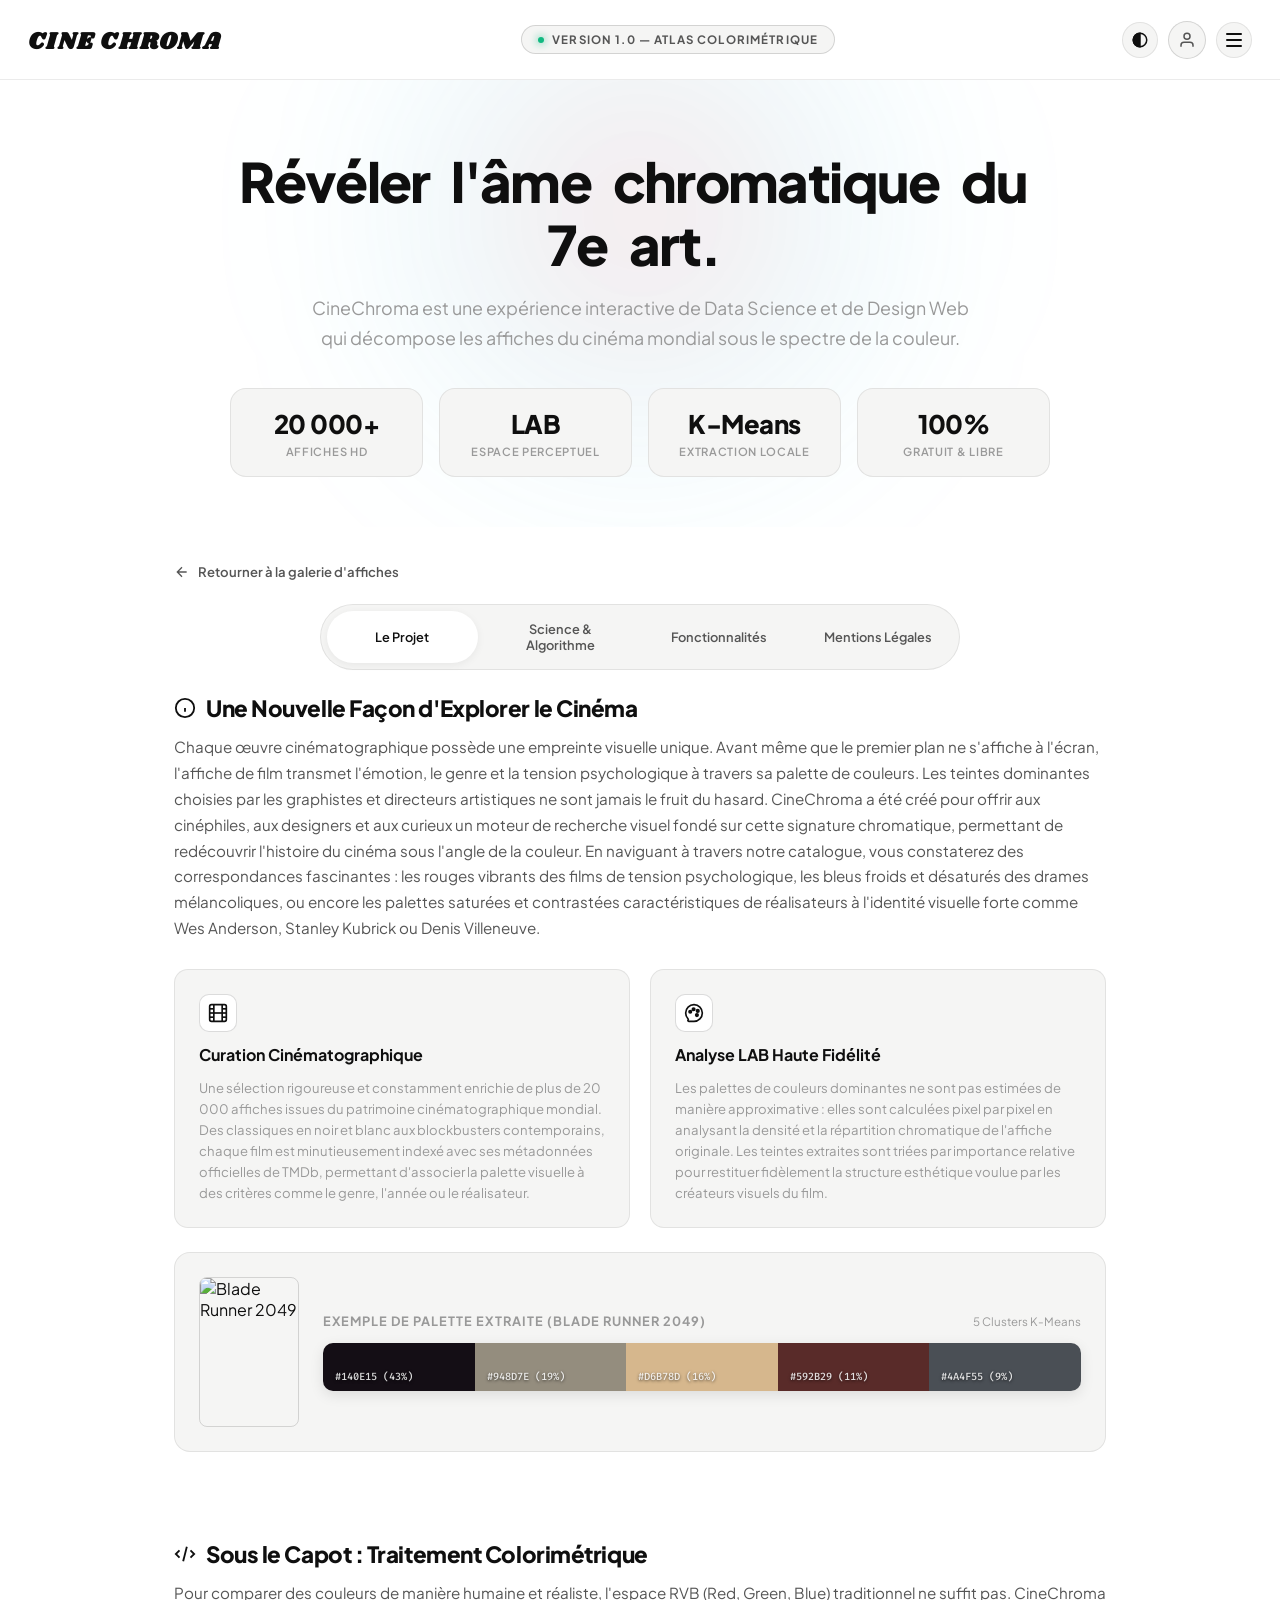
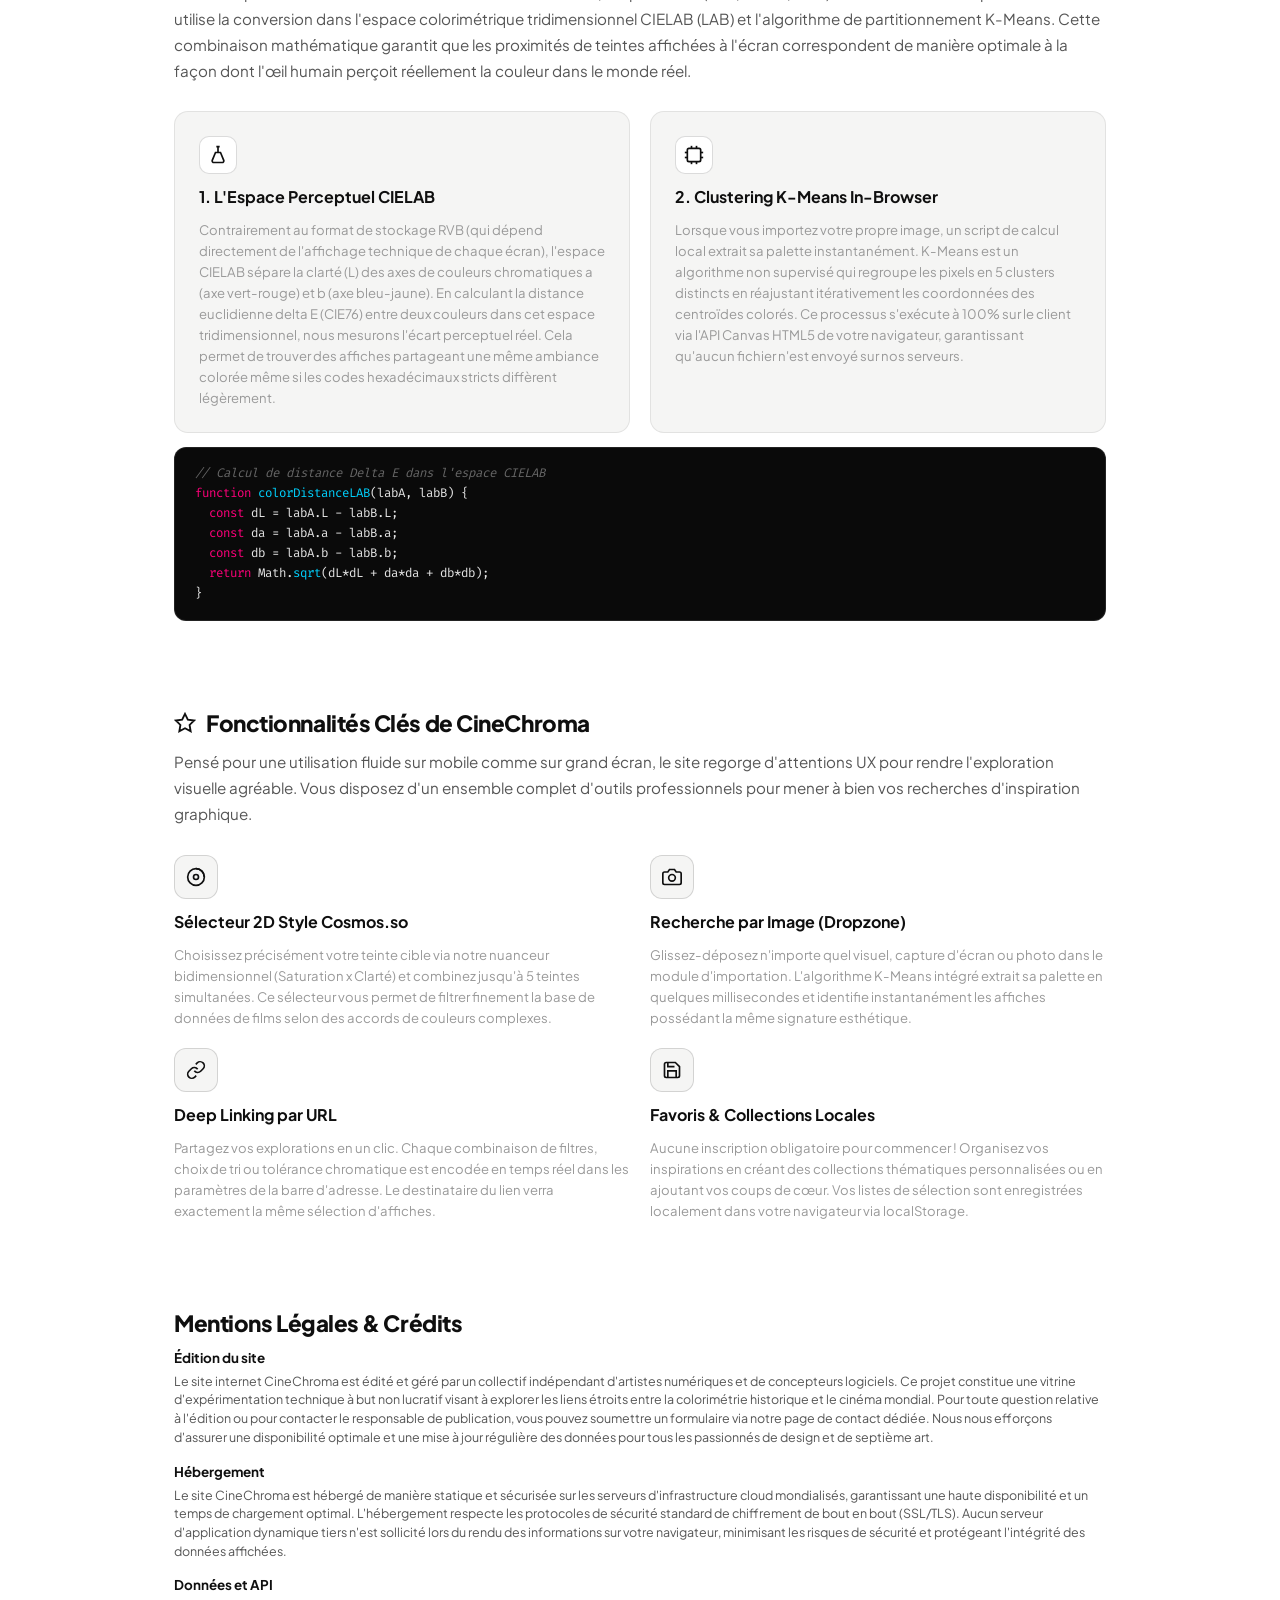
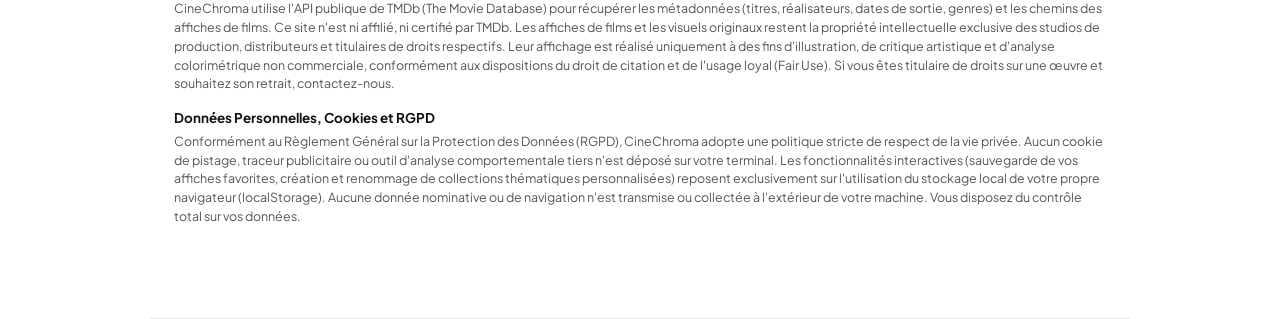
==== about.html @ c33cc06b "Add files via upload" ====
<!DOCTYPE html>
<html lang="fr" data-lang="fr" data-theme="light">
<head>
  <meta charset="UTF-8" />
  <meta name="viewport" content="width=device-width, initial-scale=1.0" />
  <title>CineChroma — En savoir plus &amp; Coulisses techniques</title>
  <meta name="description" content="Découvrez l'histoire, la science des couleurs et l'architecture technique derrière le moteur de recherche colorimétrique CineChroma." />
  
  <link rel="icon" type="image/png" href="../favicon.png" />

  <!-- Fonts Google -->
  <link rel="preconnect" href="https://fonts.googleapis.com" />
  <link rel="preconnect" href="https://fonts.gstatic.com" crossorigin />
  <link href="https://fonts.googleapis.com/css2?family=Plus+Jakarta+Sans:wght@300;400;500;600;700;800&family=Shrikhand&family=Fira+Code:wght@400;500&display=swap" rel="stylesheet" />
  
  <link rel="stylesheet" href="../style.css" />
</head>
<body>

  <!-- ============================================================
       HEADER
  ============================================================ -->
  <header id="app-header">
    <div class="header-inner">

      <!-- Logo -->
      <a class="brand" href="../index.html" aria-label="CineChroma — Accueil">
        <div class="brand-logo-svg-wrap" title="CineChroma">
          <svg class="brand-logo-svg" viewBox="0 0 380 70" fill="currentColor" xmlns="http://www.w3.org/2000/svg">
            <text x="0" y="52" class="logo-text-groovy">CINE CHROMA</text>
          </svg>
        </div>
      </a>

      <!-- Subtitle badge placeholder (hidden on mobile via patch) -->
      <div class="header-badge-container" style="flex:1; display:flex; justify-content:center;">
        <span class="about-pill-badge" style="margin-bottom:0;">
          <span class="about-badge-dot"></span> <span data-i18n="about_badge_text">Version 1.0 — Atlas Colorimétrique</span>
        </span>
      </div>

      <!-- Right Header Actions -->
      <div class="header-right">
        <button id="theme-toggle" class="header-icon-btn" aria-label="Inverser les couleurs" title="Changer le thème">
          <svg viewBox="0 0 24 24" fill="none" stroke="currentColor" stroke-width="2" width="18" height="18">
            <circle cx="12" cy="12" r="9"/>
            <path d="M12 3v18a9 9 0 0 1 0-18z" fill="currentColor"/>
          </svg>
        </button>

        <!-- User Profile Trigger Button -->
        <button id="user-profile-trigger" class="header-avatar-btn" aria-label="Compte utilisateur" title="Mon Profil / Connexion">
          <img id="header-avatar-img" src="" alt="Avatar" class="header-avatar-img" hidden />
          <div id="header-avatar-placeholder" class="header-avatar-placeholder">
            <svg viewBox="0 0 24 24" fill="none" stroke="currentColor" stroke-width="2" width="18" height="18">
              <path d="M20 21v-2a4 4 0 0 0-4-4H8a4 4 0 0 0-4 4v2"/>
              <circle cx="12" cy="7" r="4"/>
            </svg>
          </div>
        </button>

        <button id="burger-trigger" class="header-icon-btn burger-trigger-lines" aria-label="Menu de navigation" title="Navigation">
          <span class="burger-line"></span>
          <span class="burger-line"></span>
          <span class="burger-line"></span>
        </button>
      </div>

    </div>
  </header>

  <!-- ============================================================
       HERO SECTION ABOUT
  ============================================================ -->
  <section class="about-page-hero">
    <div class="about-hero-glow"></div>
    <div class="about-hero-content">
      <h1 class="about-hero-title" data-i18n="about_hero_title">Révéler l'âme chromatique du 7e art.</h1>
      <p class="about-hero-subtitle" data-i18n="about_hero_subtitle">
        CineChroma est une expérience interactive de Data Science et de Design Web qui décompose les affiches du cinéma mondial sous le spectre de la couleur.
      </p>

      <!-- Key Metrics -->
      <div class="about-stats-bar">
        <div class="stat-card">
          <div class="stat-value" data-i18n="stat_posters_val">20 000+</div>
          <div class="stat-label" data-i18n="stat_posters_lbl">Affiches HD</div>
        </div>
        <div class="stat-card">
          <div class="stat-value" data-i18n="stat_space_val">LAB</div>
          <div class="stat-label" data-i18n="stat_space_lbl">Espace Perceptuel</div>
        </div>
        <div class="stat-card">
          <div class="stat-value" data-i18n="stat_kmeans_val">K-Means</div>
          <div class="stat-label" data-i18n="stat_kmeans_lbl">Extraction Local</div>
        </div>
        <div class="stat-card">
          <div class="stat-value" data-i18n="stat_clientside_val">100%</div>
          <div class="stat-label" data-i18n="stat_clientside_lbl">Gratuit &amp; Libre</div>
        </div>
      </div>
    </div>
  </section>

  <!-- ============================================================
       MAIN CONTENT CONTAINER
  ============================================================ -->
  <main class="about-tabs-container">

    <!-- Back to Gallery Link -->
    <div class="back-nav-row">
      <a href="../index.html" class="btn-back-link">
        <svg viewBox="0 0 24 24" fill="none" stroke="currentColor" stroke-width="2" width="16" height="16">
          <path d="M19 12H5M12 19l-7-7 7-7"/>
        </svg>
        <span data-i18n="back_gallery">Retourner à la galerie d'affiches</span>
      </a>
    </div>

    <!-- Navigation Tabs -->
    <div class="about-custom-tabs">
      <button id="about-tab-project" class="about-tab-btn active" data-i18n="about_project_tab">Le Projet</button>
      <button id="about-tab-tech" class="about-tab-btn" data-i18n="about_tech_tab">Science &amp; Algorithme</button>
      <button id="about-tab-features" class="about-tab-btn" data-i18n="about_features_tab">Fonctionnalités</button>
      <button id="about-tab-legal" class="about-tab-btn" data-i18n="about_legal_tab">Mentions Légales</button>
    </div>

    <!-- ============================================================
         TAB 1 : LE PROJET
    ============================================================ -->
    <div id="about-project-view" class="about-tab-view">
      <section class="about-card-section">
        <h2 class="section-heading">
          <svg viewBox="0 0 24 24" fill="none" stroke="currentColor" stroke-width="2" width="22" height="22"><circle cx="12" cy="12" r="10"/><path d="M12 16v-4M12 8h.01"/></svg>
          <span data-i18n="project_heading">Une Nouvelle Façon d'Explorer le Cinéma</span>
        </h2>
        <p class="section-intro" data-i18n="project_intro">
          Chaque œuvre cinématographique possède une empreinte visuelle unique. Avant même que le premier plan ne s'affiche à l'écran, l'affiche de film transmet l'émotion, le genre et la tension psychologique à travers sa palette de couleurs. CineChroma a été créé pour offrir aux cinéphiles, aux designers et aux curieux un moteur de recherche visuel fondé sur cette signature chromatique.
        </p>

        <div class="tech-grid">
          <div class="tech-card">
            <div class="tech-card-icon">
              <!-- Clapperboard / Filmstrip SVG -->
              <svg viewBox="0 0 24 24" fill="none" stroke="currentColor" stroke-width="2" width="20" height="20">
                <rect x="2" y="2" width="20" height="20" rx="2.18" ry="2.18"/>
                <line x1="7" y1="2" x2="7" y2="22"/>
                <line x1="17" y1="2" x2="17" y2="22"/>
                <line x1="2" y1="12" x2="22" y2="12"/>
                <line x1="2" y1="7" x2="7" y2="7"/>
                <line x1="2" y1="17" x2="7" y2="17"/>
                <line x1="17" y1="17" x2="22" y2="17"/>
                <line x1="17" y1="7" x2="22" y2="7"/>
              </svg>
            </div>
            <h3 class="tech-card-title" data-i18n="project_feat1_title">Curation Cinématographique</h3>
            <p class="tech-card-desc" data-i18n="project_feat1_desc">
              Une sélection constante de chefs-d'œuvre du cinéma classique et contemporain, enrichie avec des métadonnées précises issues de l'API TMDb.
            </p>
          </div>
          <div class="tech-card">
            <div class="tech-card-icon">
              <!-- Artist Palette SVG -->
              <svg viewBox="0 0 24 24" fill="none" stroke="currentColor" stroke-width="2" width="20" height="20">
                <path d="M12 22C17.5228 22 22 17.5228 22 12C22 6.47715 17.5228 2 12 2C6.47715 2 2 6.47715 2 12C2 14.7255 3.09032 17.1962 4.85857 19C5.35123 19.5 5.23938 20.0664 4.85857 20.5C4.22572 21.2205 5.09032 22 6 22H12Z"/>
                <circle cx="7.5" cy="10.5" r="1.5" fill="currentColor"/>
                <circle cx="11.5" cy="7.5" r="1.5" fill="currentColor"/>
                <circle cx="16.5" cy="9.5" r="1.5" fill="currentColor"/>
                <circle cx="15.5" cy="14.5" r="1.5" fill="currentColor"/>
              </svg>
            </div>
            <h3 class="tech-card-title" data-i18n="project_feat2_title">Analyse LAB Haute Fidélité</h3>
            <p class="tech-card-desc" data-i18n="project_feat2_desc">
              Les palettes ne sont pas extraites à l'œil nu : elles sont calculées à partir de la densité des pixels pour isoler les 5 teintes dominantes véritables.
            </p>
          </div>
        </div>

        <!-- Dynamic Palette Visualizer Sample (With Poster Image) -->
        <div class="demo-visualizer-box">
          <div class="visualizer-body-wrapper">
            <img src="https://image.tmdb.org/t/p/w185/gajva2L0rPYkEWjzgFlBXCAVBE5.jpg" alt="Blade Runner 2049" style="width: 100px; height: 150px; border-radius: 8px; object-fit: cover; border: 1px solid var(--border-mid); flex-shrink: 0;" />
            <div style="flex: 1; display: flex; flex-direction: column; gap: 14px;">
              <div class="visualizer-header" style="margin-bottom: 0;">
                <span class="visualizer-title" data-i18n="visualizer_title">Exemple de Palette Extraite (Blade Runner 2049)</span>
                <span style="font-size:0.72rem; color:var(--text-3);" data-i18n="visualizer_sub">5 Clusters K-Means</span>
              </div>
              <div class="visualizer-palette-row">
                <div class="palette-swatch-seg" style="background:#140e15;">#140E15 (43%)</div>
                <div class="palette-swatch-seg" style="background:#948d7e;">#948D7E (19%)</div>
                <div class="palette-swatch-seg" style="background:#d6b78d;">#D6B78D (16%)</div>
                <div class="palette-swatch-seg" style="background:#592b29;">#592B29 (11%)</div>
                <div class="palette-swatch-seg" style="background:#4a4f55;">#4A4F55 (9%)</div>
              </div>
            </div>
          </div>
        </div>
      </section>
    </div>

    <!-- ============================================================
         TAB 2 : SCIENCE & ALGORITHME
    ============================================================ -->
    <div id="about-tech-view" class="about-tab-view">
      <section class="about-card-section">
        <h2 class="section-heading">
          <svg viewBox="0 0 24 24" fill="none" stroke="currentColor" stroke-width="2" width="22" height="22"><path d="M18 16L22 12L18 8"/><path d="M6 8L2 12L6 16"/><path d="M14 4L10 20"/></svg>
          <span data-i18n="tech_heading">Sous le Capot : Traitement Colorimétrique</span>
        </h2>
        <p class="section-intro" data-i18n="tech_intro">
          Pour comparer des couleurs de manière humaine et réaliste, l'espace RVB (Red, Green, Blue) traditionnel ne suffit pas. CineChroma utilise la conversion dans l'espace **CIELAB (LAB)** et l'algorithme de clustering **K-Means**.
        </p>

        <div class="tech-grid">
          <div class="tech-card">
            <div class="tech-card-icon">
              <!-- Flask / Science SVG -->
              <svg viewBox="0 0 24 24" fill="none" stroke="currentColor" stroke-width="2" width="20" height="20">
                <path d="M10 2h4M12 2v7M7 21h10a2 2 0 0 0 2-2.3L15 9H9L5 18.7A2 2 0 0 0 7 21z"/>
              </svg>
            </div>
            <h3 class="tech-card-title" data-i18n="tech_feat1_title">1. L'Espace Perceptuel CIELAB</h3>
            <p class="tech-card-desc" data-i18n="tech_feat1_desc">
              Contrairement au RGB, l'espace LAB sépare la clarté (L) des axes de couleurs chromatiques (a et b). La distance euclidienne delta E calculée dans cet espace correspond fidèlement à la façon dont l'œil humain perçoit la proximité entre deux nuances.
            </p>
          </div>
          <div class="tech-card">
            <div class="tech-card-icon">
              <!-- Microchip / Local CPU SVG -->
              <svg viewBox="0 0 24 24" fill="none" stroke="currentColor" stroke-width="2" width="20" height="20">
                <rect x="4" y="4" width="16" height="16" rx="2"/>
                <line x1="9" y1="1" x2="9" y2="4"/>
                <line x1="15" y1="1" x2="15" y2="4"/>
                <line x1="9" y1="20" x2="9" y2="23"/>
                <line x1="15" y1="20" x2="15" y2="23"/>
                <line x1="20" y1="9" x2="23" y2="9"/>
                <line x1="20" y1="15" x2="23" y2="15"/>
                <line x1="1" y1="9" x2="4" y2="9"/>
                <line x1="1" y1="15" x2="4" y2="15"/>
              </svg>
            </div>
            <h3 class="tech-card-title" data-i18n="tech_feat2_title">2. Clustering K-Means In-Browser</h3>
            <p class="tech-card-desc" data-i18n="tech_feat2_desc">
              Lorsque vous déposez une image dans le module de recherche, un script Canvas natif traite les pixels en temps réel dans votre navigateur. Les centroids sont ajustés de façon itérative sans envoyer votre fichier sur un serveur externe.
            </p>
          </div>
        </div>

        <div class="code-snippet-box">
          <span class="code-comment" data-i18n="code_comment">// Calcul de distance Delta E dans l'espace CIELAB</span><br/>
          <span class="code-keyword">function</span> <span class="code-func">colorDistanceLAB</span>(labA, labB) {<br/>
          &nbsp;&nbsp;<span class="code-keyword">const</span> dL = labA.L - labB.L;<br/>
          &nbsp;&nbsp;<span class="code-keyword">const</span> da = labA.a - labB.a;<br/>
          &nbsp;&nbsp;<span class="code-keyword">const</span> db = labA.b - labB.b;<br/>
          &nbsp;&nbsp;<span class="code-keyword">return</span> Math.<span class="code-func">sqrt</span>(dL*dL + da*da + db*db);<br/>
          }
        </div>
      </section>
    </div>

    <!-- ============================================================
         TAB 3 : FONCTIONNALITÉS (Elements integrate flat into page)
    ============================================================ -->
    <div id="about-features-view" class="about-tab-view">
      <section class="about-card-section">
        <h2 class="section-heading">
          <svg viewBox="0 0 24 24" fill="none" stroke="currentColor" stroke-width="2" width="22" height="22"><polygon points="12 2 15.09 8.26 22 9.27 17 14.14 18.18 21.02 12 17.77 5.82 21.02 7 14.14 2 9.27 8.91 8.26 12 2"/></svg>
          <span data-i18n="features_heading">Fonctionnalités Clés de CineChroma</span>
        </h2>
        <p class="section-intro" data-i18n="features_intro">
          Pensé pour une utilisation fluide sur mobile comme sur grand écran, le site regorge d'attentions UX pour rendre l'exploration visuelle agréable.
        </p>

        <div class="tech-grid">
          <div class="feature-card-flat">
            <div class="tech-card-icon">
              <!-- Color Picker / Saturation Target SVG -->
              <svg viewBox="0 0 24 24" fill="none" stroke="currentColor" stroke-width="2" width="20" height="20">
                <circle cx="12" cy="12" r="10"/>
                <path d="M12 2a10 10 0 0 1 10 10"/>
                <circle cx="12" cy="12" r="3"/>
              </svg>
            </div>
            <h3 class="tech-card-title" data-i18n="features_feat1_title">Sélecteur 2D Style Cosmos.so</h3>
            <p class="tech-card-desc" data-i18n="features_feat1_desc">
              Choisissez précisément votre teinte cible via notre nuanceur 2D en deux dimensions (Saturation x Clarté) et combinez jusqu'à 5 teintes simultanées.
            </p>
          </div>
          <div class="feature-card-flat">
            <div class="tech-card-icon">
              <!-- Camera / Photo SVG -->
              <svg viewBox="0 0 24 24" fill="none" stroke="currentColor" stroke-width="2" width="20" height="20">
                <path d="M23 19a2 2 0 0 1-2 2H3a2 2 0 0 1-2-2V8a2 2 0 0 1 2-2h4l2-3h6l2 3h4a2 2 0 0 1 2 2z"/>
                <circle cx="12" cy="13" r="4"/>
              </svg>
            </div>
            <h3 class="tech-card-title" data-i18n="features_feat2_title">Recherche par Image (Dropzone)</h3>
            <p class="tech-card-desc" data-i18n="features_feat2_desc">
              Glissez-déposez n'importe quel visuel ou photo pour en extraire la palette instantanément et trouver les affiches au style similaire.
            </p>
          </div>
          <div class="feature-card-flat">
            <div class="tech-card-icon">
              <!-- Link SVG -->
              <svg viewBox="0 0 24 24" fill="none" stroke="currentColor" stroke-width="2" width="20" height="20">
                <path d="M10 13a5 5 0 0 0 7.54.54l3-3a5 5 0 0 0-7.07-7.07l-1.72 1.71"/>
                <path d="M14 11a5 5 0 0 0-7.54-.54l-3 3a5 5 0 0 0 7.07 7.07l1.71-1.71"/>
              </svg>
            </div>
            <h3 class="tech-card-title" data-i18n="features_feat3_title">Deep Linking par URL</h3>
            <p class="tech-card-desc" data-i18n="features_feat3_desc">
              Chaque recherche génère des paramètres URL (`?colors=%23E50914&amp;tol=15`). Vous pouvez copier et partager votre sélection exacte directement.
            </p>
          </div>
          <div class="feature-card-flat">
            <div class="tech-card-icon">
              <!-- Bookmark / Local Disk SVG -->
              <svg viewBox="0 0 24 24" fill="none" stroke="currentColor" stroke-width="2" width="20" height="20">
                <path d="M19 21H5a2 2 0 0 1-2-2V5a2 2 0 0 1 2-2h11l5 5v11a2 2 0 0 1-2 2z"/>
                <polyline points="17 21 17 13 7 13 7 21"/>
                <polyline points="7 3 7 8 15 8"/>
              </svg>
            </div>
            <h3 class="tech-card-title" data-i18n="features_feat4_title">Favoris &amp; Collections Locales</h3>
            <p class="tech-card-desc" data-i18n="features_feat4_desc">
              Aucune inscription obligatoire pour commencer ! Vos coups de cœur sont conservés de façon fluide dans le `localStorage` de votre navigateur.
            </p>
          </div>
        </div>
      </section>
    </div>

    <!-- ============================================================
         TAB 4 : MENTIONS LÉGALES & CRÉDITS (Amplified content)
    ============================================================ -->
    <div id="about-legal-view" class="about-tab-view">
      <section class="about-card-section">
        <h2 class="section-heading" data-i18n="about_legal_title">Mentions Légales</h2>
        
        <div class="legal-section">
          <h4 data-i18n="legal_section_editor">Édition du site</h4>
          <p data-i18n="legal_editor_desc">Le site internet CineChroma est édité et géré par un collectif indépendant d'artistes numériques et de concepteurs logiciels...</p>
        </div>

        <div class="legal-section">
          <h4 data-i18n="legal_section_host">Hébergement</h4>
          <p data-i18n="legal_host_desc">Le site CineChroma est hébergé de manière statique et sécurisée sur les serveurs d'infrastructure cloud mondialisés...</p>
        </div>

        <div class="legal-section">
          <h4 data-i18n="legal_section_data">Données et API</h4>
          <p data-i18n="legal_data_desc">CineChroma utilise l'API publique de TMDb (The Movie Database) pour récupérer les métadonnées...</p>
        </div>

        <div class="legal-section">
          <h4 data-i18n="legal_section_cookies">Données Personnelles &amp; Confidentialité</h4>
          <p data-i18n="legal_cookies_desc">Conformément au Règlement Général sur la Protection des Données (RGPD), CineChroma adopte une politique stricte...</p>
        </div>
      </section>
    </div>

  </main>

  <!-- ============================================================
       NAV MENU
  ============================================================ -->
  <div id="nav-menu" class="nav-menu" hidden role="dialog" aria-modal="true" aria-label="Navigation">
    <div class="nav-menu-backdrop" id="nav-menu-backdrop"></div>
    <div class="nav-menu-content">
      <div class="nav-menu-header">
        <span class="nav-menu-logo">CINE CHROMA</span>
        <button id="nav-menu-close" class="drawer-close-btn" aria-label="Fermer">
          <svg viewBox="0 0 24 24" fill="none" stroke="currentColor" stroke-width="2" width="14" height="14">
            <path d="M18 6 6 18M6 6l12 12"/>
          </svg>
        </button>
      </div>

      <nav class="nav-menu-links">
        <a href="../index.html" class="nav-menu-link">
          <svg viewBox="0 0 24 24" fill="none" stroke="currentColor" stroke-width="1.5" width="18" height="18">
            <rect x="3" y="3" width="7" height="7" rx="1"/><rect x="14" y="3" width="7" height="7" rx="1"/>
            <rect x="3" y="14" width="7" height="7" rx="1"/><rect x="14" y="14" width="7" height="7" rx="1"/>
          </svg>
          <span data-i18n="nav_gallery">Explorer</span>
        </a>
        <a href="../index.html?genre=__favorites__" id="nav-link-favorites" class="nav-menu-link">
          <svg viewBox="0 0 24 24" fill="none" stroke="currentColor" stroke-width="1.5" width="18" height="18">
            <path d="M20.84 4.61a5.5 5.5 0 0 0-7.78 0L12 5.67l-1.06-1.06a5.5 5.5 0 0 0-7.78 7.78l1.06 1.06L12 21.23l7.78-7.78 1.06-1.06a5.5 5.5 0 0 0 0-7.78z"/>
          </svg>
          <span data-i18n="favorites">Favoris</span>
        </a>
        <a href="../index.html" id="nav-link-collections" class="nav-menu-link">
          <svg viewBox="0 0 24 24" fill="none" stroke="currentColor" stroke-width="1.5" width="18" height="18">
            <path d="M22 19a2 2 0 0 1-2 2H4a2 2 0 0 1-2-2V5a2 2 0 0 1 2-2h5l2 3h9a2 2 0 0 1 2 2z"/>
          </svg>
          <span data-i18n="nav_collections">Collections</span>
        </a>
        <a href="../index.html" id="nav-link-profile" class="nav-menu-link">
          <svg viewBox="0 0 24 24" fill="none" stroke="currentColor" stroke-width="1.5" width="18" height="18">
            <path d="M20 21v-2a4 4 0 0 0-4-4H8a4 4 0 0 0-4 4v2"/>
            <circle cx="12" cy="7" r="4"/>
          </svg>
          <span data-i18n="nav_profile">Mon Profil</span>
        </a>

        <div class="nav-menu-separator"></div>

        <button id="lang-switch-drawer" class="nav-menu-link nav-menu-link-btn">
          <svg viewBox="0 0 24 24" fill="none" stroke="currentColor" stroke-width="1.5" width="18" height="18">
            <circle cx="12" cy="12" r="10"/>
            <path d="M2 12h20M12 2a15.3 15.3 0 0 1 4 10 15.3 15.3 0 0 1-4 10 15.3 15.3 0 0 1-4-10 15.3 15.3 0 0 1 4-10z"/>
          </svg>
          <span id="drawer-lang-label">Langue : Français (FR)</span>
        </button>

        <a href="contact.html" class="nav-menu-link">
          <svg viewBox="0 0 24 24" fill="none" stroke="currentColor" stroke-width="1.5" width="18" height="18">
            <path d="M21 15a2 2 0 0 1-2 2H7l-4 4V5a2 2 0 0 1 2-2h14a2 2 0 0 1 2 2z"/>
          </svg>
          <span data-i18n="nav_contact">Contact</span>
        </a>
        <a href="about.html" class="nav-menu-link nav-menu-link--active">
          <svg viewBox="0 0 24 24" fill="none" stroke="currentColor" stroke-width="1.5" width="18" height="18">
            <circle cx="12" cy="12" r="10"/>
            <path d="M12 16v-4M12 8h.01"/>
          </svg>
          <span data-i18n="nav_about">En savoir plus</span>
        </a>
      </nav>

      <div class="nav-menu-footer">
        <span class="nav-menu-version">CineChroma v1.0</span>
      </div>
    </div>
  </div>

  <script src="../pages.js"></script>
</body>
</html>
---- style.css ----
/* ============================================================
   CINECHROMA — style.css  v8.0 (Cosmos.so Aesthetic & Flex Masonry)
   Strict Black & White · Centered Search · Cosmos Color Modal
   Flex Multi-Column Masonry Layout · Rounded Cards (10px)
============================================================ */

@import url('https://fonts.googleapis.com/css2?family=Plus+Jakarta+Sans:wght@300;400;500;600;700&family=Shrikhand&family=Rubik+Bubbles&display=swap');

/* ─── RESET ───────────────────────────────────────────────── */
*, *::before, *::after { box-sizing: border-box; margin: 0; padding: 0; }
button { cursor: pointer; border: none; background: none; font-family: inherit; color: inherit; }
a { text-decoration: none; color: inherit; }
img { display: block; max-width: 100%; }

/* ─── DESIGN TOKENS : LIGHT MODE (Default) ──────────────── */
:root {
  --bg:              #FFFFFF;
  --bg-surface:      #F5F5F4;
  --bg-elevated:     #FAFAFA;
  --bg-card:         #F0F0EE;
  --bg-glass:        rgba(255, 255, 255, 0.88);

  --border:          rgba(0, 0, 0, 0.08);
  --border-mid:      rgba(0, 0, 0, 0.14);
  --border-strong:   rgba(0, 0, 0, 0.25);

  --text-1:          #0F0F0F;
  --text-2:          #555555;
  --text-3:          #999999;

  --accent:          #0F0F0F;
  --accent-inverse:  #FFFFFF;
  
  --overlay-grad:    linear-gradient(to top, rgba(0,0,0,0.82) 0%, rgba(0,0,0,0.1) 60%, transparent 100%);
  --shadow-sm:       0 2px 8px rgba(0,0,0,0.06);
  --shadow-md:       0 8px 30px rgba(0,0,0,0.12);
  --shadow-lg:       0 20px 60px rgba(0,0,0,0.22);

  --radius-pill:     999px;
  --radius-card:     10px;
  --radius-modal:    20px;

  --header-h:        80px;
  --sub-nav-h:       50px;
  --max-w:           1800px;
  --transition:      0.18s cubic-bezier(0.4, 0, 0.2, 1);
  --transition-slow: 0.35s cubic-bezier(0.4, 0, 0.2, 1);
}

/* ─── DESIGN TOKENS : DARK MODE (Inverted) ───────────────── */
[data-theme="dark"] {
  --bg:              #0A0A0A;
  --bg-surface:      #141414;
  --bg-elevated:     #1A1A1A;
  --bg-card:         #121212;
  --bg-glass:        rgba(10, 10, 10, 0.88);

  --border:          rgba(255, 255, 255, 0.08);
  --border-mid:      rgba(255, 255, 255, 0.14);
  --border-strong:   rgba(255, 255, 255, 0.28);

  --text-1:          #F5F5F5;
  --text-2:          #AAAAAA;
  --text-3:          #666666;

  --accent:          #FFFFFF;
  --accent-inverse:  #0A0A0A;

  --overlay-grad:    linear-gradient(to top, rgba(0,0,0,0.92) 0%, rgba(0,0,0,0.2) 60%, transparent 100%);
  --shadow-sm:       0 2px 8px rgba(0,0,0,0.4);
  --shadow-md:       0 8px 30px rgba(0,0,0,0.6);
  --shadow-lg:       0 20px 60px rgba(0,0,0,0.9);
}

/* ─── BASE ────────────────────────────────────────────────── */
html { scroll-behavior: smooth; }
[hidden] { display: none !important; }

body {
  font-family: 'Plus Jakarta Sans', system-ui, sans-serif;
  background: var(--bg);
  color: var(--text-1);
  min-height: 100vh;
  overflow-x: hidden;
  -webkit-font-smoothing: antialiased;
  -moz-osx-font-smoothing: grayscale;
  transition: background var(--transition-slow), color var(--transition-slow);
}

/* ─── SCROLLBAR ───────────────────────────────────────────── */
::-webkit-scrollbar { width: 5px; height: 5px; }
::-webkit-scrollbar-track { background: transparent; }
::-webkit-scrollbar-thumb { background: var(--border-strong); border-radius: 99px; }

/* ─── HEADER ──────────────────────────────────────────────── */
#app-header {
  position: sticky; top: 0; z-index: 100;
  height: var(--header-h);
  background: var(--bg-glass);
  backdrop-filter: blur(24px) saturate(180%);
  -webkit-backdrop-filter: blur(24px) saturate(180%);
  border-bottom: 1px solid var(--border);
  transition: background var(--transition-slow);
}

.header-inner {
  max-width: var(--max-w); margin: 0 auto;
  padding: 0 28px; height: 100%;
  display: flex; align-items: center; justify-content: space-between; gap: 24px;
}

/* ─── SUB-NAVBAR ───────────────────────────────────────────── */
.sub-navbar {
  position: relative; top: auto; z-index: 10;
  height: var(--sub-nav-h);
  background: var(--bg-glass);
  backdrop-filter: blur(16px);
  -webkit-backdrop-filter: blur(16px);
  border-bottom: 1px solid var(--border);
  transition: background var(--transition-slow);
}
.sub-navbar-inner {
  max-width: var(--max-w); margin: 0 auto;
  padding: 0 28px; height: 100%;
  display: flex; align-items: center; gap: 4px;
}
.sub-nav-btn {
  display: inline-flex; align-items: center; gap: 6px;
  padding: 5px 10px; border-radius: var(--radius-pill);
  font-size: 0.75rem; font-weight: 500; color: var(--text-2);
  transition: var(--transition); position: relative;
}
.sub-nav-btn:hover { background: var(--bg-surface); color: var(--text-1); }
.sub-nav-btn.active { color: var(--text-1); font-weight: 600; }
.sub-nav-label { display: inline; }
.sub-nav-badge {
  position: absolute; top: 1px; right: 1px;
  width: 7px; height: 7px; border-radius: 50%;
  background: var(--accent); border: 1.5px solid var(--bg);
}
.sub-nav-sort-label {
  font-size: 0.68rem; color: var(--text-3); font-weight: 400;
  max-width: 80px; overflow: hidden; text-overflow: ellipsis; white-space: nowrap;
}
.sub-navbar-divider {
  width: 1px; height: 16px; background: var(--border); margin: 0 8px;
}
.sub-navbar-count {
  font-size: 0.72rem; font-weight: 500; color: var(--text-3);
}
.sub-navbar-clear {
  font-size: 0.72rem; font-weight: 500; color: var(--text-3);
  padding: 4px 0; transition: var(--transition);
  text-decoration: underline; text-underline-offset: 2px;
}
.sub-navbar-clear:hover { color: #e53e3e; }

/* Logo — Custom Groovy Liquid Typographic Logo */
.brand {
  display: flex; align-items: center; flex-shrink: 0;
}
.brand-logo-svg-wrap {
  display: flex; align-items: center; height: 42px;
}
.brand-logo-svg {
  height: 38px; width: auto; color: var(--text-1);
}
.logo-text-groovy {
  font-family: 'Shrikhand', 'Rubik Bubbles', cursive, sans-serif;
  font-size: 44px; font-weight: 900; letter-spacing: 2px;
  fill: currentColor;
}

/* Centered Search Pill */
.search-container {
  flex: 1; max-width: 520px; margin: 0 12px;
}
.search-pill {
  position: relative; display: flex; align-items: center;
  background: var(--bg-surface); border: 1px solid var(--border);
  border-radius: var(--radius-pill); padding: 8px 8px 8px 20px;
  transition: var(--transition);
  animation: searchWaveGlow 5s infinite ease-in-out;
}
.search-pill:focus-within {
  border-color: var(--border-strong);
  background: var(--bg);
  box-shadow: 0 0 0 3px var(--border);
  animation: none;
}
@keyframes searchWaveGlow {
  0%, 100% { border-color: var(--border); box-shadow: 0 0 0 0 rgba(0,0,0,0); }
  50% { border-color: var(--border-strong); box-shadow: 0 0 14px rgba(255, 255, 255, 0.15); }
}
.search-icon {
  width: 15px; height: 15px; color: var(--text-3);
  flex-shrink: 0; margin-right: 8px; pointer-events: none;
}
.search-color-dot {
  width: 12px; height: 12px; border-radius: 50%;
  flex-shrink: 0; margin-right: 8px;
  box-shadow: 0 0 0 1.5px var(--bg), 0 0 0 2.5px var(--border-mid);
}

#search-input {
  width: 100%; border: none; background: transparent;
  color: var(--text-1); font-size: 0.88rem; font-family: inherit;
  outline: none; padding: 6px 0;
}
#search-input::placeholder { color: var(--text-3); font-weight: 400; }

.search-action-btn {
  width: 30px; height: 30px; border-radius: 50%;
  display: flex; align-items: center; justify-content: center;
  color: var(--text-2); transition: var(--transition); flex-shrink: 0;
}
.search-action-btn:hover { background: var(--bg-elevated); color: var(--text-1); }
.search-clear[hidden] { display: none !important; }

/* Prominent Color Trigger Button (White Pill with Palette Wheel Icon & 'Couleur') */
.color-trigger-btn-large {
  display: inline-flex; align-items: center; gap: 7px;
  padding: 6px 16px; height: 34px; border-radius: var(--radius-pill);
  background: var(--accent); color: var(--accent-inverse);
  font-size: 0.78rem; font-weight: 600; flex-shrink: 0;
  transition: var(--transition); margin-left: 6px;
  box-shadow: var(--shadow-sm); cursor: pointer;
  border: none; outline: none; white-space: nowrap;
}
.color-trigger-btn-large:hover {
  opacity: 0.92; transform: scale(1.03);
}
.color-wheel-icon { width: 15px; height: 15px; flex-shrink: 0; }

/* Right Header Actions */
.header-right { display: flex; align-items: center; gap: 10px; flex-shrink: 0; }
.header-icon-btn {
  width: 36px; height: 36px; border-radius: 50%;
  display: flex; align-items: center; justify-content: center;
  color: var(--text-1); border: 1px solid var(--border);
  transition: var(--transition); background: var(--bg-surface);
  cursor: pointer;
}
.header-icon-btn:hover {
  background: var(--bg-elevated); border-color: var(--border-strong); transform: scale(1.05);
}

/* Animate theme toggle SVG rotation */
#theme-toggle svg {
  transition: transform 0.5s cubic-bezier(0.4, 0, 0.2, 1);
}
#theme-toggle:hover svg {
  transform: rotate(180deg);
}

/* Burger lines morphing menu */
.burger-trigger-lines {
  display: flex; flex-direction: column; justify-content: center; align-items: center; gap: 4px;
  position: relative; overflow: hidden;
}
.burger-line {
  display: block; width: 16px; height: 2px; background-color: var(--text-1);
  border-radius: 99px; transition: transform 0.4s cubic-bezier(0.4, 0, 0.2, 1), opacity 0.4s ease, background-color var(--transition-slow);
}
.burger-trigger-lines:hover {
  transform: rotate(90deg) scale(1.05);
  background: var(--bg-elevated); border-color: var(--border-strong);
}
.burger-trigger-lines.open .burger-line:nth-child(1) {
  transform: translateY(6px) rotate(45deg);
}
.burger-trigger-lines.open .burger-line:nth-child(2) {
  opacity: 0;
}
.burger-trigger-lines.open .burger-line:nth-child(3) {
  transform: translateY(-6px) rotate(-45deg);
}
.burger-trigger-lines.open:hover {
  transform: rotate(225deg) scale(1.05);
}

.lang-pill-btn {
  padding: 5px 12px; border-radius: var(--radius-pill);
  font-size: 0.68rem; font-weight: 700; letter-spacing: 0.06em;
  color: var(--text-1); border: 1px solid var(--border);
  background: var(--bg-surface); transition: var(--transition);
}
.lang-pill-btn:hover { border-color: var(--border-strong); background: var(--bg-elevated); }

/* ─── ACTIVE FILTER HEADER — COSMOS.SO STYLE (Point 2) ─────── */
.active-filter-bar-cosmos {
  background: var(--bg); border-bottom: 1px solid var(--border);
  padding: 20px 0 14px; transition: background var(--transition-slow);
}
.cosmos-filter-inner {
  max-width: var(--max-w); margin: 0 auto;
  padding: 0 28px; display: flex; flex-direction: column; gap: 14px;
}

.cosmos-colors-rows {
  display: flex; flex-direction: column; gap: 14px;
}

/* Point 2: Cosmos color row (Large dot + #HEX code text + '+' & Trash icon) */
.cosmos-color-line-item {
  display: flex; align-items: center; justify-content: space-between; gap: 16px;
  width: 100%; max-width: 480px;
}
.cosmos-color-left {
  display: flex; align-items: center; gap: 14px;
}
.cosmos-color-dot-lg {
  width: 26px; height: 26px; border-radius: 50%; cursor: pointer;
  box-shadow: 0 2px 8px rgba(0,0,0,0.15); transition: var(--transition); flex-shrink: 0;
}
.cosmos-color-dot-lg:hover { transform: scale(1.12); }

.cosmos-color-hex-title {
  font-family: 'Plus Jakarta Sans', system-ui, sans-serif;
  font-size: 1.8rem; font-weight: 700; letter-spacing: -0.02em;
  color: var(--text-1); cursor: pointer; transition: var(--transition);
}
.cosmos-color-hex-title:hover { opacity: 0.75; }

.cosmos-color-actions-right {
  display: flex; align-items: center; gap: 12px;
}
.cosmos-icon-action-btn {
  width: 32px; height: 32px; border-radius: 50%;
  display: flex; align-items: center; justify-content: center;
  color: var(--text-2); transition: var(--transition);
}
.cosmos-icon-action-btn:hover {
  background: var(--bg-surface); color: var(--text-1); transform: scale(1.1);
}
.btn-delete-color:hover {
  background: rgba(229,62,62,0.1); color: #e53e3e;
}

/* Point 2: Bottom plain text "Effacer la sélection" */
.cosmos-clear-row {
  display: flex; align-items: center; justify-content: space-between; gap: 16px;
  padding-top: 8px; border-top: 1px dashed var(--border); margin-top: 4px;
}
.cosmos-clear-text-btn {
  font-size: 0.82rem; font-weight: 500; color: var(--text-3);
  background: none; border: none; padding: 0; cursor: pointer;
  transition: var(--transition); text-decoration: underline; text-underline-offset: 3px;
}
.cosmos-clear-text-btn:hover { color: #e53e3e; }
.cosmos-count-text { font-size: 0.78rem; font-weight: 600; color: var(--text-3); }

/* ─── COSMOS COLOR PICKER MODAL (CENTERED POPUP) ────────── */
.cosmos-modal {
  position: fixed; inset: 0; z-index: 500;
  display: flex; align-items: center; justify-content: center; padding: 16px;
}
.cosmos-modal[hidden] { display: none !important; }

.cosmos-modal-backdrop {
  position: absolute; inset: 0;
  background: rgba(0,0,0,0.45); backdrop-filter: blur(8px);
  -webkit-backdrop-filter: blur(8px);
  animation: fade-in 0.2s ease;
}

.cosmos-modal-card {
  position: relative; z-index: 1;
  background: var(--bg-elevated); border: 1px solid var(--border-mid);
  border-radius: var(--radius-modal); width: 100%; max-width: 480px;
  padding: 16px; box-shadow: var(--shadow-lg);
  animation: pop-up 0.35s cubic-bezier(0.34, 1.2, 0.64, 1);
}
@keyframes pop-up {
  from { opacity: 0; transform: scale(0.92) translateY(12px); }
  to { opacity: 1; transform: none; }
}

.cosmos-modal-close {
  position: absolute; top: 12px; right: 12px; z-index: 10;
  width: 28px; height: 28px; border-radius: 50%;
  display: flex; align-items: center; justify-content: center;
  background: var(--bg-surface); color: var(--text-2);
  border: 1px solid var(--border); transition: var(--transition);
}
.cosmos-modal-close:hover { color: var(--text-1); background: var(--bg); }

/* 2D Color Box (Saturation x Value) */
.picker-2d-container {
  position: relative; width: 100%; height: 240px;
  border-radius: 12px; overflow: hidden; cursor: crosshair;
  user-select: none; margin-bottom: 12px;
}
.picker-2d-bg { position: absolute; inset: 0; background: red; }
.picker-2d-white {
  position: absolute; inset: 0;
  background: linear-gradient(to right, #fff, transparent);
}
.picker-2d-black {
  position: absolute; inset: 0;
  background: linear-gradient(to top, #000, transparent);
}
.picker-2d-cursor {
  position: absolute; width: 16px; height: 16px; border-radius: 50%;
  border: 2.5px solid #fff; box-shadow: 0 0 0 1.5px rgba(0,0,0,0.5), 0 2px 6px rgba(0,0,0,0.4);
  transform: translate(-50%, -50%); pointer-events: none;
  top: 0%; left: 100%;
}

/* Hue Slider Bar */
.picker-hue-container { margin-bottom: 14px; }
#picker-hue-slider {
  -webkit-appearance: none; appearance: none;
  width: 100%; height: 12px; border-radius: var(--radius-pill);
  outline: none; cursor: pointer;
  background: linear-gradient(to right,
    #ff0000 0%, #ffff00 17%, #00ff00 33%,
    #00ffff 50%, #0000ff 67%, #ff00ff 83%, #ff0000 100%
  );
}
#picker-hue-slider::-webkit-slider-thumb {
  -webkit-appearance: none; width: 18px; height: 18px; border-radius: 50%;
  background: #fff; border: 2.5px solid rgba(0,0,0,0.3);
  box-shadow: 0 1px 5px rgba(0,0,0,0.4); cursor: pointer;
}

/* Bottom Bar inside Modal */
.picker-bottom-bar {
  display: flex; align-items: center; justify-content: space-between; gap: 12px;
}
.picker-swatch-hex {
  display: flex; align-items: center; gap: 8px;
  background: var(--bg-surface); padding: 5px 12px;
  border-radius: var(--radius-pill); border: 1px solid var(--border);
}
.picker-swatch-dot {
  width: 14px; height: 14px; border-radius: 50%; flex-shrink: 0;
  border: 1px solid rgba(0,0,0,0.15);
}
#picker-hex-input {
  width: 72px; border: none; background: transparent;
  font-family: monospace; font-size: 0.84rem; font-weight: 700;
  color: var(--text-1); outline: none; text-transform: uppercase;
}

.picker-actions-right { display: flex; align-items: center; gap: 8px; }

.picker-btn-add-icon {
  width: 32px; height: 32px; border-radius: 50%;
  display: inline-flex; align-items: center; justify-content: center;
  background: var(--bg-surface); border: 1px solid var(--border-mid);
  color: var(--text-1); transition: var(--transition); cursor: pointer;
}
.picker-btn-add-icon:hover {
  background: var(--bg); border-color: var(--border-strong); transform: scale(1.08);
}

.picker-search-pill {
  padding: 8px 24px; border-radius: var(--radius-pill);
  background: var(--accent); color: var(--accent-inverse);
  font-size: 0.8rem; font-weight: 600; transition: var(--transition);
  border: none; cursor: pointer;
}
.picker-search-pill[hidden] { display: none !important; }
.picker-search-pill:hover { opacity: 0.92; transform: translateY(-1px); }

.modal-active-colors-row {
  display: flex; gap: 6px; flex-wrap: wrap; margin-top: 12px;
  padding-top: 10px; border-top: 1px solid var(--border);
}
.modal-color-chip {
  display: flex; align-items: center; gap: 5px; padding: 3px 8px;
  border-radius: var(--radius-pill); background: var(--bg-surface);
  border: 1px solid var(--border); font-size: 0.68rem; font-family: monospace;
}
.modal-chip-dot { width: 10px; height: 10px; border-radius: 50%; }
.modal-chip-del { cursor: pointer; color: var(--text-3); font-weight: 700; }
.modal-chip-del:hover { color: #e53e3e; }

/* ─── FILTERS DRAWER / SLIDE-OVER ─────────────────────────── */
.burger-drawer {
  position: fixed; inset: 0; z-index: 550;
  display: flex; justify-content: flex-end;
}
.burger-drawer[hidden] { display: none !important; }

.drawer-backdrop {
  position: absolute; inset: 0;
  background: rgba(0,0,0,0.35); backdrop-filter: blur(4px);
  animation: fade-in 0.2s ease;
}

.drawer-content {
  position: relative; z-index: 1;
  width: 100%; max-width: 340px; height: 100%;
  background: var(--bg-elevated); border-left: 1px solid var(--border);
  display: flex; flex-direction: column;
  animation: slide-in 0.35s cubic-bezier(0.4, 0, 0.2, 1);
  box-shadow: var(--shadow-lg);
}
@keyframes slide-in {
  from { transform: translateX(100%); }
  to { transform: translateX(0); }
}

/* ─── NAV MENU (Side navigation) ─────────────────────────── */
.nav-menu {
  position: fixed; inset: 0; z-index: 560;
  display: flex; justify-content: flex-end;
}
.nav-menu[hidden] { display: none !important; }

.nav-menu-backdrop {
  position: absolute; inset: 0;
  background: rgba(0,0,0,0.3); backdrop-filter: blur(4px);
  animation: fade-in 0.2s ease;
}

.nav-menu-content {
  position: relative; z-index: 1;
  width: 260px; height: 100%;
  background: var(--bg); border-left: 1px solid var(--border);
  display: flex; flex-direction: column;
  animation: slide-in 0.35s cubic-bezier(0.4, 0, 0.2, 1);
  box-shadow: var(--shadow-lg);
}
.nav-menu-header {
  padding: 20px 20px 16px;
  display: flex; align-items: center; justify-content: space-between;
  border-bottom: 1px solid var(--border);
}
.nav-menu-logo {
  font-family: 'Shrikhand', cursive; font-size: 0.88rem;
  letter-spacing: 0.05em; color: var(--text-1);
}
.nav-menu-links {
  flex: 1; padding: 12px 12px; display: flex; flex-direction: column; gap: 2px;
  overflow-y: auto;
}
.nav-menu-link {
  display: flex; align-items: center; gap: 12px;
  padding: 11px 12px; border-radius: 10px;
  font-size: 0.88rem; font-weight: 500; color: var(--text-2);
  transition: var(--transition);
}
.nav-menu-link:hover { background: var(--bg-surface); color: var(--text-1); }
.nav-menu-link--active {
  background: var(--bg-surface); color: var(--text-1); font-weight: 600;
}
.nav-menu-link--soon { opacity: 0.55; pointer-events: none; }
.nav-menu-link--soon:hover { background: none; }
.nav-soon-tag {
  margin-left: auto;
  font-size: 0.62rem; font-weight: 600; color: var(--text-3);
  background: var(--bg-surface); padding: 2px 6px; border-radius: 99px;
  border: 1px solid var(--border); white-space: nowrap;
}
.nav-menu-separator {
  height: 1px; background: var(--border); margin: 8px 0;
}
.nav-menu-footer {
  padding: 16px 20px; border-top: 1px solid var(--border);
}
.nav-menu-version {
  font-size: 0.66rem; color: var(--text-3); font-weight: 500;
}

/* ─── SORT POPOVER ────────────────────────────────────────── */
.sort-popover {
  position: absolute; z-index: 200;
  background: var(--bg-elevated); border: 1px solid var(--border-mid);
  border-radius: 12px; box-shadow: var(--shadow-md);
  padding: 6px; min-width: 160px;
  animation: pop-up 0.35s cubic-bezier(0.34, 1.2, 0.64, 1);
}
.sort-popover[hidden] { display: none !important; }
.sort-popover-item {
  display: block; width: 100%;
  padding: 8px 12px; border-radius: 8px; text-align: left;
  font-size: 0.8rem; font-weight: 500; color: var(--text-2);
  transition: var(--transition);
}
.sort-popover-item:hover { background: var(--bg-surface); color: var(--text-1); }
.sort-popover-item.active { color: var(--text-1); font-weight: 700; }

.drawer-header {
  padding: 18px 20px; border-bottom: 1px solid var(--border);
  display: flex; align-items: center; justify-content: space-between;
}
.drawer-title { font-size: 0.95rem; font-weight: 700; color: var(--text-1); }
.drawer-close-btn {
  width: 30px; height: 30px; border-radius: 50%;
  display: flex; align-items: center; justify-content: center;
  background: var(--bg-surface); color: var(--text-2); transition: var(--transition);
}
.drawer-close-btn:hover { color: var(--text-1); background: var(--bg); }

.drawer-body {
  padding: 20px; overflow-y: auto; flex: 1;
  display: flex; flex-direction: column; gap: 24px;
}
.drawer-section { display: flex; flex-direction: column; gap: 10px; }
.drawer-section-header { display: flex; align-items: center; justify-content: space-between; }
.drawer-section-title {
  font-size: 0.72rem; font-weight: 700; text-transform: uppercase;
  letter-spacing: 0.08em; color: var(--text-3);
}
.drawer-value-tag { font-family: sans-serif; font-weight: 600; font-size: 0.76rem; color: var(--text-1); }

.drawer-options-grid { display: flex; flex-direction: column; gap: 4px; }
.drawer-option-btn {
  padding: 8px 12px; border-radius: 8px; text-align: left;
  font-size: 0.8rem; font-weight: 500; color: var(--text-2);
  transition: var(--transition); background: transparent;
}
.drawer-option-btn:hover { background: var(--bg-surface); color: var(--text-1); }
.drawer-option-btn.active {
  background: var(--accent); color: var(--accent-inverse); font-weight: 600;
}

.drawer-range-input {
  -webkit-appearance: none; appearance: none;
  width: 100%; height: 4px; border-radius: 99px;
  background: var(--border-mid); outline: none; cursor: pointer;
}
.drawer-range-input::-webkit-slider-thumb {
  -webkit-appearance: none; width: 14px; height: 14px; border-radius: 50%;
  background: var(--text-1); cursor: pointer;
}

.drawer-toggle-group { display: flex; gap: 6px; }
.drawer-toggle-btn {
  flex: 1; padding: 7px 8px; border-radius: 8px;
  font-size: 0.72rem; font-weight: 500; border: 1px solid var(--border);
  color: var(--text-2); transition: var(--transition); text-align: center;
}
.drawer-toggle-btn.active {
  background: var(--accent); color: var(--accent-inverse); border-color: var(--accent);
}

.drawer-chips-grid { display: flex; flex-wrap: wrap; gap: 6px; }
.drawer-chip {
  padding: 4px 10px; border-radius: var(--radius-pill);
  font-size: 0.74rem; font-weight: 500; color: var(--text-2);
  border: 1px solid var(--border); transition: var(--transition); background: var(--bg-surface);
}
.drawer-chip:hover { border-color: var(--border-strong); color: var(--text-1); }
.drawer-chip.active { background: var(--accent); color: var(--accent-inverse); border-color: var(--accent); }
.drawer-chip--fav { color: #e05c6e; }

.drawer-footer {
  padding: 16px 20px; border-top: 1px solid var(--border);
  display: flex; gap: 10px;
}
.drawer-btn-outline {
  flex: 1; padding: 9px; border-radius: var(--radius-pill);
  border: 1px solid var(--border-strong); font-size: 0.78rem; font-weight: 600;
  color: var(--text-1); text-align: center; transition: var(--transition);
}
.drawer-btn-primary {
  flex: 1; padding: 9px; border-radius: var(--radius-pill);
  background: var(--accent); color: var(--accent-inverse);
  font-size: 0.78rem; font-weight: 600; text-align: center; transition: var(--transition);
}

/* ─── MAIN GALLERY — TRUE FLEX MULTI-COLUMN MASONRY (Point 3) ─── */
#app-main {
  max-width: var(--max-w); margin: 0 auto;
  padding: 20px 20px 80px;
}

.cosmos-masonry-container {
  display: flex; gap: 12px; width: 100%; align-items: flex-start;
}
.masonry-col {
  flex: 1; display: flex; flex-direction: column; gap: 12px; min-width: 0;
}

/* Skeleton */
.skeleton-card {
  width: 100%; border-radius: var(--radius-card);
  background: linear-gradient(90deg, var(--bg-surface) 0%, var(--bg-elevated) 50%, var(--bg-surface) 100%);
  background-size: 200% 100%; animation: shimmer 1.6s infinite;
}
.card-tall   { aspect-ratio: 2/3; }
.card-square { aspect-ratio: 1/1; }
.card-wide   { aspect-ratio: 16/9; }
.card-medium { aspect-ratio: 3/4; }
@keyframes shimmer { from { background-position: 200% 0; } to { background-position: -200% 0; } }

/* Film Card — Rounded (10px) */
.film-card {
  width: 100%; position: relative; overflow: hidden;
  border-radius: var(--radius-card); background: var(--bg-card);
  cursor: pointer; isolation: isolate; transition: transform 0.3s cubic-bezier(0.4, 0, 0.2, 1);
}
.film-card:hover { transform: scale(1.025); z-index: 5; }

.film-card.ratio-tall   .card-poster { aspect-ratio: 2/3; object-fit: cover; }
.film-card.ratio-square .card-poster { aspect-ratio: 1/1; object-fit: cover; }
.film-card.ratio-medium .card-poster { aspect-ratio: 3/4; object-fit: cover; }
.film-card.ratio-wide   .card-poster { aspect-ratio: 16/10; object-fit: cover; }

.card-poster {
  width: 100%; display: block; border-radius: var(--radius-card);
  transition: transform 0.5s cubic-bezier(0.4, 0, 0.2, 1);
}
.film-card:hover .card-poster { transform: scale(1.05); }

/* Overlay */
.card-overlay {
  position: absolute; inset: 0; border-radius: var(--radius-card);
  background: var(--overlay-grad); opacity: 0;
  transition: opacity 0.3s ease; display: flex; flex-direction: column;
  justify-content: flex-end; padding: 14px 12px; pointer-events: none;
}
.film-card:hover .card-overlay { opacity: 1; }
.card-title {
  font-size: 0.82rem; font-weight: 600; color: #fff; line-height: 1.3;
}
.card-meta { font-size: 0.66rem; color: rgba(255,255,255,0.6); margin-top: 3px; }

.card-fav-btn {
  position: absolute; top: 8px; right: 8px; z-index: 3;
  width: 28px; height: 28px; border-radius: 50%;
  display: flex; align-items: center; justify-content: center;
  background: rgba(0,0,0,0.45); color: rgba(255,255,255,0.7);
  opacity: 0; transition: var(--transition);
}
.film-card:hover .card-fav-btn { opacity: 1; }
.card-fav-btn.active { opacity: 1; color: #ff5566; }
.card-fav-btn.active svg { fill: #ff5566; }

.card-match-badge {
  position: absolute; top: 8px; left: 8px; z-index: 3;
  padding: 2px 7px; border-radius: var(--radius-pill);
  background: rgba(0,0,0,0.55); backdrop-filter: blur(4px);
  font-size: 0.58rem; font-weight: 700; color: #fff; opacity: 0;
  transition: var(--transition);
}
.film-card:hover .card-match-badge { opacity: 1; }

/* ─── SCROLL TO TOP ───────────────────────────────────────── */
.scroll-top-btn {
  position: fixed; bottom: 24px; right: 24px; z-index: 150;
  width: 38px; height: 38px; border-radius: 50%;
  display: flex; align-items: center; justify-content: center;
  background: var(--bg-surface); border: 1px solid var(--border);
  color: var(--text-1); transition: var(--transition); opacity: 0; pointer-events: none;
}
.scroll-top-btn.visible { opacity: 1; pointer-events: all; }
.scroll-top-btn:hover { background: var(--accent); color: var(--accent-inverse); transform: translateY(-2px); }

/* ─── MODAL FILM DETAIL ───────────────────────────────────── */
.film-modal {
  position: fixed; inset: 0; z-index: 600;
  display: flex; align-items: center; justify-content: center; padding: 20px;
}
.film-modal[hidden] { display: none !important; }

.modal-backdrop {
  position: absolute; inset: 0;
  background: rgba(0,0,0,0.78);
  backdrop-filter: blur(20px); -webkit-backdrop-filter: blur(20px);
  animation: fade-in 0.25s ease;
}

/* Halo lumineux — DERRIÈRE le backdrop (z-index 0) */
.modal-ambient-glow {
  position: absolute; top: 50%; left: 50%;
  width: 900px; height: 900px;
  transform: translate(-50%, -50%);
  border-radius: 50%;
  background-color: var(--modal-glow-color, transparent);
  filter: blur(90px);
  opacity: 0; pointer-events: none; z-index: 0;
  transition: background-color 1s ease, opacity 0.6s ease;
  mix-blend-mode: screen;
}
.film-modal:not([hidden]) .modal-ambient-glow { opacity: 1; }

.modal-container {
  position: relative; z-index: 1;
  background: var(--bg-elevated);
  border: 1px solid rgba(255,255,255,0.08);
  border-radius: 22px;
  width: 100%; max-width: 920px;
  max-height: calc(100vh - 40px);
  overflow: hidden;
  box-shadow: 0 40px 100px rgba(0,0,0,0.4);
  animation: pop-up 0.32s cubic-bezier(0.34, 1.18, 0.64, 1);
  display: flex; flex-direction: column;
}

.modal-close {
  position: absolute; top: 16px; right: 16px; z-index: 10;
  width: 28px; height: 28px; border-radius: 50%;
  display: flex; align-items: center; justify-content: center;
  background: rgba(128,128,128,0.15); color: var(--text-3);
  border: 1px solid var(--border); transition: var(--transition);
}
.modal-close:hover { color: var(--text-1); background: var(--bg-surface); }

/* Layout 2 colonnes */
.modal-layout {
  display: grid;
  grid-template-columns: 300px 1fr;
  min-height: 0; flex: 1; overflow: hidden;
}

/* ── Colonne gauche : Affiche sans cadre ── */
.modal-poster-col {
  position: relative;
  background: #000;
  display: flex; flex-direction: column; align-items: center;
  gap: 10px; padding: 0 0 20px;
  border-right: 1px solid var(--border);
  overflow: hidden;
}
/* Affiche prend toute la largeur, sans cadre */
.modal-poster-img {
  width: 100%; height: auto; display: block;
  object-fit: cover;
}
.modal-poster-selector {
  display: flex; gap: 5px; flex-wrap: wrap; justify-content: center;
  padding: 0 16px;
}
.poster-thumb {
  width: 34px; height: 48px; object-fit: cover; border-radius: 4px;
  cursor: pointer; opacity: 0.38; border: 2px solid transparent;
  transition: var(--transition);
}
.poster-thumb.active { opacity: 1; border-color: var(--accent); }

.modal-download-link {
  display: inline-flex; align-items: center; gap: 5px;
  color: var(--text-3); font-size: 0.67rem; font-weight: 500;
  padding: 5px 10px; border-radius: 8px;
  border: 1px solid var(--border); transition: var(--transition);
}
.modal-download-link:hover { color: var(--text-1); border-color: var(--border-strong); background: var(--bg-surface); }

/* ── Colonne droite : Infos ── */
.modal-info-col {
  display: flex; flex-direction: column; gap: 16px;
  padding: 30px 32px 24px;
  overflow-y: auto;
}

/* Genres + cert */
.modal-meta-top { display: flex; align-items: center; gap: 6px; flex-wrap: wrap; }
.badge-cert { padding: 2px 7px; border-radius: 4px; border: 1px solid var(--border); font-size: 0.6rem; font-weight: 700; color: var(--text-2); }
.modal-genres { display: flex; gap: 4px; flex-wrap: wrap; }
.genre-tag {
  padding: 3px 10px; border-radius: var(--radius-pill);
  background: var(--bg-surface); border: 1px solid var(--border);
  font-size: 0.64rem; font-weight: 500; color: var(--text-2);
}

/* Titre — plus grand, plus affirmé */
.modal-title-block { display: flex; flex-direction: column; gap: 3px; }
.modal-film-title {
  font-size: 1.85rem; font-weight: 700; letter-spacing: -0.03em;
  color: var(--text-1); line-height: 1.15;
}
.modal-film-subtitle { font-size: 0.8rem; color: var(--text-3); font-style: italic; }

/* Rating + trailer */
.modal-rating-row { display: flex; align-items: center; justify-content: space-between; gap: 12px; }
.modal-stars-group { display: flex; align-items: center; gap: 5px; }
.stat-stars { display: flex; gap: 2px; }
.star-filled { color: #f59e0b; font-size: 0.8rem; }
.star-empty { color: var(--border-strong); font-size: 0.8rem; }
.modal-rating-val { font-weight: 700; font-size: 1rem; color: var(--text-1); }
.modal-rating-max { font-size: 0.72rem; color: var(--text-3); }

.modal-trailer-link {
  display: inline-flex; align-items: center; gap: 6px;
  padding: 7px 16px; border-radius: var(--radius-pill);
  border: 1px solid var(--border); color: var(--text-1);
  font-size: 0.74rem; font-weight: 600; transition: var(--transition);
  white-space: nowrap;
}
.modal-trailer-link:hover { background: var(--bg-surface); border-color: var(--border-strong); }

/* Métadonnées */
.modal-meta-grid {
  display: grid; grid-template-columns: repeat(2, 1fr); gap: 10px 24px;
  background: var(--bg-surface); border: 1px solid var(--border);
  border-radius: 12px; padding: 16px 20px;
}
.modal-meta-grid dt {
  font-size: 0.6rem; text-transform: uppercase;
  letter-spacing: 0.1em; color: var(--text-3); font-weight: 700; margin-bottom: 2px;
}
.modal-meta-grid dd { font-size: 0.85rem; color: var(--text-1); font-weight: 500; }

/* Palette — ronds colorés, sobre */
.modal-palette-section { display: flex; flex-direction: column; gap: 8px; }
.modal-palette-header-row { display: flex; align-items: center; justify-content: space-between; }
.modal-palette-label {
  font-size: 0.6rem; font-weight: 700; text-transform: uppercase;
  letter-spacing: 0.1em; color: var(--text-3);
}
.modal-palette-click-hint { font-size: 0.58rem; color: var(--text-3); font-style: italic; }
.modal-palette-dots { display: flex; gap: 8px; flex-wrap: wrap; }
.modal-palette-dot {
  width: 22px; height: 22px; border-radius: 50%;
  cursor: pointer; border: 2px solid transparent;
  transition: transform 0.2s ease, border-color 0.2s ease, box-shadow 0.2s ease;
  box-shadow: 0 1px 4px rgba(0,0,0,0.2);
  flex-shrink: 0;
}
.modal-palette-dot:hover {
  transform: scale(1.25);
  border-color: rgba(255,255,255,0.6);
  box-shadow: 0 2px 10px rgba(0,0,0,0.3);
}
.modal-palette-dot.filter-active { border-color: var(--text-1); transform: scale(1.15); }

/* Synopsis */
.modal-synopsis { font-size: 0.84rem; line-height: 1.75; color: var(--text-2); }

/* Mention légale */
.modal-legal {
  font-size: 0.62rem; color: var(--text-3);
  padding-top: 10px; border-top: 1px solid var(--border); margin-top: auto;
}
.modal-legal a { color: var(--text-3); text-decoration: underline; text-underline-offset: 2px; }
.modal-legal a:hover { color: var(--text-2); }

/* Responsive modal */
@media (max-width: 860px) {
  .modal-layout { grid-template-columns: 1fr; overflow: visible; }
  .modal-container { max-height: calc(100vh - 24px); overflow-y: auto; }
  .modal-poster-col {
    border-right: none; border-bottom: 1px solid var(--border);
    flex-direction: row; align-items: flex-start; gap: 16px;
    padding: 20px 20px 16px;
  }
  .modal-poster-img { width: 110px; border-radius: 8px; }
  .modal-info-col { padding: 18px 20px 20px; }
  .modal-film-title { font-size: 1.4rem; }
}
@media (max-width: 520px) {
  .modal-poster-col { flex-direction: column; align-items: center; }
  .modal-poster-img { width: 160px; border-radius: 10px; }
}

/* ─── DRAWER — NOUVEAUX STYLES ─────────────────────────────── */
/* Tolerance — valeur en dessous du titre */
.drawer-tol-display {
  font-size: 0.8rem; font-weight: 600; color: var(--text-1);
}

/* Mode toggle redessiné */
.drawer-mode-toggle { display: grid; grid-template-columns: 1fr 1fr; gap: 8px; }
.drawer-mode-btn {
  display: flex; flex-direction: column; align-items: center;
  gap: 3px; padding: 10px 8px;
  border: 1px solid var(--border); border-radius: 10px;
  background: transparent; transition: var(--transition);
  cursor: pointer;
}
.drawer-mode-btn:hover { background: var(--bg-surface); border-color: var(--border-strong); }
.drawer-mode-btn.active {
  background: var(--accent); color: var(--accent-inverse); border-color: var(--accent);
}
.drawer-mode-label {
  font-size: 0.72rem; font-weight: 700; letter-spacing: 0.06em;
  color: inherit;
}
.drawer-mode-desc {
  font-size: 0.62rem; color: inherit; opacity: 0.7;
}

/* Language select stylé */
.drawer-select-wrap {
  position: relative; display: flex; align-items: center;
}
.drawer-select {
  width: 100%; padding: 9px 36px 9px 12px;
  background: var(--bg-surface); border: 1px solid var(--border);
  border-radius: 10px; font-size: 0.8rem; font-weight: 500;
  color: var(--text-1); appearance: none; -webkit-appearance: none;
  cursor: pointer; transition: var(--transition); font-family: inherit;
}
.drawer-select:focus { outline: none; border-color: var(--accent); }
.drawer-select-chevron {
  position: absolute; right: 10px; pointer-events: none;
  color: var(--text-3);
}

/* ─── EXTRACTION D'IMAGE — ANIMATION ─────────────────────── */
.extraction-state {
  display: flex; flex-direction: column; align-items: center;
  gap: 20px; padding: 8px 0 4px;
}
.extraction-preview-wrap {
  width: 100px; height: 140px; border-radius: 8px; overflow: hidden;
  box-shadow: 0 4px 20px rgba(0,0,0,0.2);
  flex-shrink: 0;
}
.extraction-preview-img { width: 100%; height: 100%; object-fit: cover; }
.extraction-info { display: flex; flex-direction: column; align-items: center; gap: 16px; width: 100%; }
.extraction-message {
  font-size: 0.84rem; font-weight: 600; color: var(--text-1);
  text-align: center;
}
.extraction-dots::after {
  content: '';
  animation: dots-anim 1.4s steps(4, end) infinite;
}
@keyframes dots-anim {
  0%  { content: ''; }
  25% { content: '.'; }
  50% { content: '..'; }
  75% { content: '...'; }
}
.extraction-colors {
  display: flex; gap: 12px; justify-content: center; flex-wrap: wrap;
  min-height: 40px; align-items: center;
}
.extraction-color-reveal {
  width: 36px; height: 36px; border-radius: 50%;
  box-shadow: 0 2px 12px rgba(0,0,0,0.25);
  transform: scale(0); opacity: 0;
  animation: color-pop 0.4s cubic-bezier(0.34, 1.4, 0.64, 1) forwards;
}
@keyframes color-pop {
  to { transform: scale(1); opacity: 1; }
}

/* Image modal redessiné */
.image-modal-title {
  font-size: 0.9rem; font-weight: 700; color: var(--text-1);
  margin-bottom: 4px;
}
.image-modal-desc { font-size: 0.78rem; color: var(--text-3); margin-bottom: 16px; }

/* Toast */
.toast {
  position: fixed; bottom: 24px; left: 50%; transform: translateX(-50%) translateY(80px);
  background: var(--text-1); color: var(--bg); padding: 8px 20px; border-radius: var(--radius-pill);
  font-size: 0.78rem; font-weight: 600; z-index: 999; opacity: 0; transition: all 0.22s ease;
  pointer-events: none; box-shadow: var(--shadow-md);
}
.toast.show { transform: translateX(-50%) translateY(0); opacity: 1; }

/* Empty & Error States */
.empty-state {
  display: flex;
  flex-direction: column;
  align-items: center;
  justify-content: center;
  text-align: center;
  padding: 80px 20px;
  max-width: 480px;
  margin: 0 auto;
}
.state-icon {
  font-size: 3rem;
  color: var(--text-3);
  margin-bottom: 20px;
}
.empty-state h2 {
  font-size: 1.4rem;
  font-weight: 700;
  color: var(--text-1);
  margin-bottom: 10px;
}
.empty-state p {
  font-size: 0.88rem;
  color: var(--text-3);
  margin-bottom: 30px;
  line-height: 1.6;
}

/* Empty State Inline Tolerance Slider */
.empty-tolerance-container {
  width: 100%;
  background: var(--bg-surface);
  border: 1px solid var(--border);
  border-radius: 14px;
  padding: 16px 20px;
  margin-bottom: 30px;
  display: flex;
  flex-direction: column;
  gap: 12px;
  text-align: left;
}
.empty-tolerance-header {
  display: flex;
  align-items: center;
  justify-content: space-between;
}
.empty-tolerance-header span:first-child {
  font-size: 0.72rem;
  font-weight: 700;
  text-transform: uppercase;
  letter-spacing: 0.08em;
  color: var(--text-3);
}
.empty-value-tag {
  font-size: 0.76rem;
  font-weight: 600;
  color: var(--text-1);
}
.empty-range-input {
  -webkit-appearance: none;
  appearance: none;
  width: 100%;
  height: 4px;
  border-radius: 99px;
  background: var(--border-mid);
  outline: none;
  cursor: pointer;
}
.empty-range-input::-webkit-slider-thumb {
  -webkit-appearance: none;
  width: 14px;
  height: 14px;
  border-radius: 50%;
  background: var(--text-1);
  cursor: pointer;
  transition: transform 0.15s ease;
}
.empty-range-input::-webkit-slider-thumb:hover {
  transform: scale(1.2);
}

/* ─── RESPONSIVE ──────────────────────────────────────────── */

/* Tablet */
@media (max-width: 1100px) {
  .cosmos-masonry-container { gap: 10px; }
  .masonry-col { gap: 10px; }
}

/* Large mobile / small tablet */
@media (max-width: 900px) {

  /* 3 columns on tablet */
  #film-grid .masonry-col:nth-child(4),
  #film-grid .masonry-col:nth-child(5),
  #skeleton-grid .masonry-col:nth-child(4),
  #skeleton-grid .masonry-col:nth-child(5) {
    display: none;
  }

  .header-inner { padding: 0 16px; gap: 12px; }
  .sub-navbar-inner { padding: 0 16px; }
  .cosmos-filter-inner { padding: 0 16px; }
  #app-main { padding: 16px 12px 80px; }
}

/* Mobile */
@media (max-width: 600px) {
  :root { --header-h: 58px; --sub-nav-h: 38px; }

  .brand-logo-svg { height: 28px; }
  .logo-text-groovy { font-size: 28px; }

  /* Shrink color btn on mobile */
  .color-btn-text { display: none; }
  .color-trigger-btn-large { padding: 6px 10px; gap: 0; }

  .search-container { flex: 1; max-width: 100%; margin: 0 8px; }
  .search-pill { padding: 4px 4px 4px 12px; }

  .header-right { gap: 6px; }
  .lang-pill-btn { padding: 4px 8px; font-size: 0.62rem; }
  .header-icon-btn { width: 32px; height: 32px; }

  /* 2 columns on mobile */
  #film-grid .masonry-col:nth-child(3),
  #film-grid .masonry-col:nth-child(4),
  #film-grid .masonry-col:nth-child(5),
  #skeleton-grid .masonry-col:nth-child(3),
  #skeleton-grid .masonry-col:nth-child(4),
  #skeleton-grid .masonry-col:nth-child(5) {
    display: none;
  }

  .cosmos-masonry-container { gap: 8px; }
  .masonry-col { gap: 8px; }

  .cosmos-color-hex-title { font-size: 1.3rem; }

  /* Modal on mobile: full width */
  .modal-container { border-radius: 16px 16px 0 0; max-height: 92vh; margin-top: auto; }
  .film-modal { align-items: flex-end; padding: 0; }

  .sub-nav-label { display: none; }
  .sub-nav-btn { padding: 5px 8px; }
  .sub-navbar-count { font-size: 0.68rem; }
}

/* ─── HEADER AVATAR TRIGGER ───────────────────────────────── */
.header-avatar-btn {
  width: 38px; height: 38px; border-radius: 50%;
  display: flex; align-items: center; justify-content: center;
  background: var(--bg-surface); border: 1px solid var(--border-mid);
  color: var(--text-1); cursor: pointer; transition: var(--transition);
  overflow: hidden; padding: 0; position: relative;
}
.header-avatar-btn:hover {
  border-color: var(--border-strong); transform: scale(1.05); background: var(--bg-elevated);
}
.header-avatar-img {
  width: 100%; height: 100%; object-fit: cover; border-radius: 50%;
  transition: transform 0.3s cubic-bezier(0.4, 0, 0.2, 1);
}
.header-avatar-btn:hover .header-avatar-img {
  transform: scale(1.1);
}
.header-avatar-placeholder {
  display: flex; align-items: center; justify-content: center;
  color: var(--text-2); width: 100%; height: 100%;
}
.header-avatar-btn svg {
  transition: transform 0.3s cubic-bezier(0.4, 0, 0.2, 1);
}
.header-avatar-btn:hover svg {
  transform: scale(1.08) translateY(-1px);
}
.header-avatar-btn svg circle {
  transition: transform 0.3s cubic-bezier(0.4, 0, 0.2, 1);
  transform-origin: center;
}
.header-avatar-btn:hover svg circle {
  transform: translateY(-1px);
}

/* ─── AUTH MODAL & FORMS ──────────────────────────────────── */
.auth-modal-card {
  max-width: 420px; padding: 28px 24px 24px; text-align: center;
}
.auth-header-logo {
  font-family: 'Shrikhand', cursive; font-size: 1.1rem;
  letter-spacing: 0.05em; color: var(--text-1); margin-bottom: 20px;
}
.auth-title {
  font-size: 1.1rem; font-weight: 700; color: var(--text-1); margin-bottom: 18px;
}
.auth-tabs {
  display: flex; gap: 8px; background: var(--bg-surface);
  padding: 4px; border-radius: var(--radius-pill); margin-bottom: 20px;
  border: 1px solid var(--border);
}
.auth-tab-btn {
  flex: 1; padding: 7px; border-radius: var(--radius-pill);
  font-size: 0.78rem; font-weight: 600; color: var(--text-2);
  transition: var(--transition); border: none; cursor: pointer;
}
.auth-tab-btn.active {
  background: var(--bg); color: var(--text-1); box-shadow: var(--shadow-sm);
}

.auth-form {
  display: flex; flex-direction: column; gap: 16px; text-align: left;
}
.auth-field { display: flex; flex-direction: column; gap: 6px; }
.auth-field label {
  font-size: 0.72rem; font-weight: 700; text-transform: uppercase;
  letter-spacing: 0.05em; color: var(--text-3);
}
.auth-field input {
  width: 100%; padding: 10px 14px; border-radius: 10px;
  border: 1px solid var(--border-mid); background: var(--bg-surface);
  color: var(--text-1); font-size: 0.86rem; outline: none; transition: var(--transition);
}
.auth-field input:focus {
  border-color: var(--border-strong); background: var(--bg); box-shadow: 0 0 0 3px var(--border);
}

.avatar-select-grid {
  display: flex; gap: 10px; justify-content: center; flex-wrap: wrap; margin-top: 4px;
}
.avatar-select-item {
  width: 44px; height: 44px; border-radius: 50%; object-fit: cover;
  border: 2px solid transparent; cursor: pointer; opacity: 0.6; transition: var(--transition);
}
.avatar-select-item:hover { opacity: 0.9; transform: scale(1.08); }
.avatar-select-item.selected { opacity: 1; border-color: var(--accent); transform: scale(1.1); }

.auth-submit-btn {
  width: 100%; padding: 12px; border-radius: var(--radius-pill);
  background: var(--accent); color: var(--accent-inverse);
  font-size: 0.84rem; font-weight: 700; transition: var(--transition);
  margin-top: 6px; cursor: pointer; border: none;
}
.auth-submit-btn:hover { opacity: 0.92; transform: translateY(-1px); }

/* ─── PROFILE MODAL ───────────────────────────────────────── */
.profile-modal-card {
  max-width: 680px; padding: 28px;
}
.profile-header-wrap {
  display: flex; align-items: center; gap: 20px;
  padding-bottom: 20px; border-bottom: 1px solid var(--border);
  position: relative;
}
.profile-avatar-box {
  position: relative; width: 72px; height: 72px; flex-shrink: 0;
}
.profile-avatar-large {
  width: 100%; height: 100%; border-radius: 50%; object-fit: cover;
  border: 2px solid var(--border-mid); box-shadow: var(--shadow-sm);
}
.profile-details-box { flex: 1; display: flex; flex-direction: column; gap: 4px; }
.profile-username { font-size: 1.3rem; font-weight: 800; color: var(--text-1); letter-spacing: -0.01em; }
.profile-email { font-size: 0.8rem; color: var(--text-3); }
.profile-stats-row { display: flex; gap: 10px; margin-top: 4px; }
.profile-stat-badge {
  font-size: 0.72rem; font-weight: 600; padding: 3px 10px;
  border-radius: var(--radius-pill); background: var(--bg-surface);
  border: 1px solid var(--border); color: var(--text-2);
}
.profile-logout-btn {
  display: inline-flex; align-items: center; gap: 6px;
  padding: 6px 14px; border-radius: var(--radius-pill);
  border: 1px solid var(--border-mid); color: #e53e3e;
  font-size: 0.74rem; font-weight: 600; background: var(--bg-surface);
  transition: var(--transition); cursor: pointer;
}
.profile-logout-btn:hover {
  background: rgba(229,62,62,0.1); border-color: #e53e3e;
}

.profile-nav-tabs {
  display: flex; gap: 12px; margin: 20px 0 16px;
  border-bottom: 1px solid var(--border); padding-bottom: 10px;
}
.profile-tab-btn {
  font-size: 0.84rem; font-weight: 600; color: var(--text-3);
  padding: 4px 8px; transition: var(--transition); position: relative;
  background: none; border: none; cursor: pointer;
}
.profile-tab-btn:hover { color: var(--text-1); }
.profile-tab-btn.active { color: var(--text-1); font-weight: 700; }
.profile-tab-btn.active::after {
  content: ''; position: absolute; bottom: -11px; left: 0; right: 0;
  height: 2px; background: var(--accent); border-radius: 99px;
}

.profile-tab-view { min-height: 200px; max-height: 380px; overflow-y: auto; }
.profile-likes-grid {
  display: grid; grid-template-columns: repeat(auto-fill, minmax(100px, 1fr)); gap: 12px;
}
.profile-like-card {
  position: relative; border-radius: 8px; overflow: hidden; aspect-ratio: 2/3;
  cursor: pointer; transition: var(--transition);
}
.profile-like-card:hover { transform: scale(1.04); }
.profile-like-img { width: 100%; height: 100%; object-fit: cover; }

.collections-header-bar {
  display: flex; justify-content: space-between; align-items: center; margin-bottom: 16px;
}
.collections-title { font-size: 0.9rem; font-weight: 700; color: var(--text-1); }
.btn-create-collection {
  padding: 6px 14px; border-radius: var(--radius-pill);
  background: var(--accent); color: var(--accent-inverse);
  font-size: 0.74rem; font-weight: 600; transition: var(--transition);
  cursor: pointer; border: none;
}
.btn-create-collection:hover { opacity: 0.9; transform: translateY(-1px); }

.collections-list-grid {
  display: grid; grid-template-columns: repeat(auto-fill, minmax(240px, 1fr)); gap: 14px;
}
.collection-card {
  padding: 16px; border-radius: 12px; background: var(--bg-surface);
  border: 1px solid var(--border); display: flex; flex-direction: column; gap: 8px;
  transition: var(--transition); position: relative;
}
.collection-card:hover { border-color: var(--border-strong); transform: translateY(-2px); }
.collection-card-name { font-size: 0.92rem; font-weight: 700; color: var(--text-1); }
.collection-card-desc { font-size: 0.74rem; color: var(--text-3); line-height: 1.4; }
.collection-card-count { font-size: 0.68rem; font-weight: 600; color: var(--text-2); margin-top: 4px; }
.collection-delete-btn {
  position: absolute; top: 12px; right: 12px; color: var(--text-3);
  padding: 4px; cursor: pointer; transition: var(--transition);
}
.collection-delete-btn:hover { color: #e53e3e; }

/* ─── LANDING HERO SECTION (FULL-PAGE SOBER DESIGN) ─────────────── */
.landing-hero {
  position: relative;
  width: 100%;
  min-height: calc(100vh - var(--header-h) - var(--sub-nav-h));
  display: flex; flex-direction: column; align-items: center; justify-content: center;
  padding: 60px 32px 80px;
  margin: 0 auto;
  box-sizing: border-box;
  text-align: center;
  overflow: hidden;
  transition: transform 0.4s cubic-bezier(0.16, 1, 0.3, 1), opacity 0.4s ease;
}
.landing-hero[hidden] { display: none !important; }

.hero-ambient-glow {
  position: absolute; top: 48%; left: 50%; width: 750px; height: 750px;
  transform: translate(-50%, -50%); border-radius: 50%;
  background-color: var(--ambient-glow-color, rgba(229, 9, 20, 0.15));
  filter: blur(120px); pointer-events: none; z-index: 0;
  transition: background-color 3s ease-in-out;
}

.hero-close-btn {
  position: absolute; top: 24px; right: 32px; z-index: 10;
  width: 36px; height: 36px; border-radius: 50%;
  background: var(--bg-surface); border: 1px solid var(--border);
  color: var(--text-3); display: flex; align-items: center; justify-content: center;
  cursor: pointer; transition: var(--transition);
}
.hero-close-btn:hover {
  background: var(--bg-elevated); color: var(--text-1); border-color: var(--border-strong);
  transform: scale(1.05);
}

.hero-content {
  position: relative; z-index: 1; display: flex; flex-direction: column; align-items: center;
  max-width: 920px; margin: auto 0;
}

.hero-tagline {
  font-size: 0.76rem; font-weight: 800; letter-spacing: 0.18em;
  color: var(--accent); margin-bottom: 18px; text-transform: uppercase;
}

.hero-title {
  font-size: clamp(2.4rem, 5.5vw, 3.8rem); font-weight: 800;
  letter-spacing: -0.03em; line-height: 1.15;
  color: var(--text-1);
  margin-bottom: 22px; max-width: 900px;
}
.hero-word {
  display: inline-block; white-space: nowrap; margin-right: 0.24em;
}
.hero-letter {
  display: inline-block;
  transition: transform 0.25s cubic-bezier(0.34, 1.56, 0.64, 1), color 0.3s ease, text-shadow 0.3s ease;
  cursor: default;
  will-change: transform, color;
}
.hero-letter.letter-hovered {
  transform: translateY(-6px) scale(1.22);
}

.hero-mouse-spotlight {
  position: absolute; width: 420px; height: 420px;
  transform: translate(-50%, -50%); border-radius: 50%;
  background: radial-gradient(circle, rgba(255, 255, 255, 0.07) 0%, rgba(255, 255, 255, 0) 70%);
  pointer-events: none; opacity: 0;
  transition: opacity 0.3s ease, left 0.08s ease-out, top 0.08s ease-out;
  z-index: 0;
}

.hero-subtitle {
  font-size: clamp(1rem, 2vw, 1.15rem); color: var(--text-3);
  max-width: 680px; line-height: 1.65; margin-bottom: 30px; font-weight: 400;
}

.hero-ribbon-wrap {
  display: flex; align-items: center; gap: 16px; margin-bottom: 32px;
  background: var(--bg-surface); border: 1px solid var(--border);
  padding: 10px 22px; border-radius: var(--radius-pill);
  box-shadow: 0 4px 20px rgba(0,0,0,0.03);
}
.hero-ribbon-label {
  font-size: 0.8rem; font-weight: 600; color: var(--text-2);
}
.hero-color-ribbon {
  display: flex; align-items: center; gap: 12px;
}
.hero-color-dot {
  width: 32px; height: 32px; border-radius: 50%; border: 2.5px solid var(--bg);
  box-shadow: 0 2px 10px rgba(0,0,0,0.15); cursor: pointer;
  transition: transform 0.25s cubic-bezier(0.34, 1.56, 0.64, 1), box-shadow 0.25s ease, border-color 0.25s ease;
  padding: 0; outline: none;
}
.hero-color-dot:hover, .hero-color-dot.active {
  transform: scale(1.32); box-shadow: 0 6px 18px rgba(0,0,0,0.3); z-index: 2;
  border-color: #ffffff;
}

.hero-actions {
  display: flex; align-items: center; gap: 16px; flex-wrap: wrap; justify-content: center;
  margin-bottom: 40px;
}
.hero-btn-primary {
  padding: 14px 32px; border-radius: var(--radius-pill);
  background: var(--accent); color: var(--accent-inverse);
  font-size: 0.9rem; font-weight: 700; border: 1px solid var(--accent); cursor: pointer;
  transition: var(--transition); box-shadow: var(--shadow-sm);
}
.hero-btn-primary:hover {
  transform: translateY(-2px); opacity: 0.94; box-shadow: var(--shadow-md);
}
.hero-btn-secondary {
  padding: 14px 28px; border-radius: var(--radius-pill);
  background: var(--bg-surface); color: var(--text-1);
  font-size: 0.9rem; font-weight: 600; border: 1px solid var(--border-mid);
  cursor: pointer; transition: var(--transition);
}
.hero-btn-secondary:hover {
  background: var(--bg-elevated); border-color: var(--border-strong); transform: translateY(-1px);
}

.hero-scroll-indicator {
  display: flex; flex-direction: column; align-items: center; gap: 6px;
  font-size: 0.75rem; font-weight: 600; color: var(--text-3);
  cursor: pointer; transition: var(--transition); opacity: 0.75;
  margin-top: 20px;
}
.hero-scroll-indicator:hover { opacity: 1; color: var(--text-1); }

@keyframes heroBounce {
  0%, 100% { transform: translateY(0); }
  50% { transform: translateY(5px); }
}
.hero-bounce-arrow {
  animation: heroBounce 2s infinite ease-in-out;
}

@media (max-width: 600px) {
  .landing-hero { padding: 40px 20px 60px; min-height: calc(100vh - 120px); }
  .hero-ribbon-wrap { flex-direction: column; gap: 8px; border-radius: 16px; padding: 10px 14px; }
  .hero-actions { flex-direction: column; width: 100%; }
  .hero-btn-primary, .hero-btn-secondary, .hero-btn-outline { width: 100%; text-align: center; }
}

/* ─── RECHERCHE PAR IMAGE & DROPZONE ──────────────────────── */
.search-camera-btn {
  margin-right: -2px;
}

.image-modal-card {
  max-width: 440px;
  text-align: center;
}
.image-modal-desc {
  font-size: 0.82rem;
  color: var(--text-2);
  margin-bottom: 20px;
  line-height: 1.5;
}
.image-dropzone {
  border: 2px dashed var(--border-mid);
  border-radius: 12px;
  padding: 34px 20px;
  cursor: pointer;
  background: var(--bg-surface);
  transition: all 0.22s ease-in-out;
  position: relative;
  display: flex;
  flex-direction: column;
  align-items: center;
  justify-content: center;
  gap: 12px;
}
.image-dropzone:hover, .image-dropzone.dragover {
  border-color: var(--accent);
  background: var(--bg-elevated);
}
.dropzone-content {
  display: flex;
  flex-direction: column;
  align-items: center;
  gap: 12px;
  pointer-events: none;
}
.dropzone-icon {
  color: var(--text-3);
  transition: color var(--transition);
}
.image-dropzone:hover .dropzone-icon, .image-dropzone.dragover .dropzone-icon {
  color: var(--accent);
}
.dropzone-text {
  font-size: 0.84rem;
  font-weight: 600;
  color: var(--text-1);
}
.dropzone-browse {
  color: var(--accent);
  text-decoration: underline;
  font-weight: 700;
}
.dropzone-subtext {
  font-size: 0.68rem;
  color: var(--text-3);
  margin-top: 2px;
}

/* Miniature image dans filtres actifs */
.cosmos-image-thumbnail-row {
  display: flex;
  align-items: center;
  justify-content: space-between;
  gap: 16px;
  width: 100%;
  max-width: 480px;
  padding: 8px 14px;
  background: var(--bg-surface);
  border: 1px solid var(--border);
  border-radius: 12px;
  margin-bottom: 6px;
}
.cosmos-image-thumbnail-left {
  display: flex;
  align-items: center;
  gap: 12px;
}
.cosmos-image-thumbnail-img {
  width: 34px;
  height: 34px;
  object-fit: cover;
  border-radius: 6px;
  border: 1px solid var(--border-mid);
}
.cosmos-image-thumbnail-title {
  font-size: 0.8rem;
  font-weight: 700;
  color: var(--text-1);
}
.btn-delete-image:hover {
  background: rgba(229,62,62,0.1);
  color: #e53e3e;
}

/* ─── TEXT SELECTION UX ───────────────────────────────────── */
::selection {
  background: var(--accent);
  color: var(--accent-inverse);
}

/* ─── FILM MODAL CINEMA GLOW & CLEANUPS ───────────────────── */
.modal-ambient-glow {
  position: absolute;
  top: 50%;
  left: 50%;
  width: 700px;
  height: 700px;
  transform: translate(-50%, -50%);
  border-radius: 50%;
  background-color: var(--modal-glow-color, transparent);
  filter: blur(140px);
  opacity: 0;
  pointer-events: none;
  z-index: 0;
  transition: background-color 0.8s ease, opacity 0.8s ease;
}
.film-modal:not([hidden]) .modal-ambient-glow {
  opacity: 0.22; /* High-end subtle ambient glowing projection */
}

.modal-container {
  overflow: hidden;
  border: 1px solid var(--border-mid);
  background: var(--bg-elevated);
}

.modal-info-discreet-list {
  background: var(--bg-surface);
  border: 1px solid var(--border);
  padding: 14px 18px;
  border-radius: 12px;
  margin-top: 6px;
}

.modal-synopsis-box {
  border-top: 1px dashed var(--border-mid);
  padding-top: 14px;
  margin-top: 14px;
}

/* Active Highlight on Director Presets */
.director-preset-btn.active {
  background: var(--accent);
  color: var(--accent-inverse);
  border-color: var(--accent);
  font-weight: 600;
}

/* ─── CONTACT MODAL ───────────────────────────────────────── */
.contact-modal-card {
  max-width: 480px;
  padding: 28px 24px 24px;
}
.contact-textarea {
  width: 100%;
  padding: 10px 14px;
  border-radius: 10px;
  border: 1px solid var(--border-mid);
  background: var(--bg-surface);
  color: var(--text-1);
  font-size: 0.86rem;
  font-family: inherit;
  outline: none;
  transition: var(--transition);
  resize: vertical;
  min-height: 80px;
}
.contact-textarea:focus {
  border-color: var(--border-strong);
  background: var(--bg);
  box-shadow: 0 0 0 3px var(--border);
}
.contact-socials {
  display: flex;
  justify-content: center;
  gap: 12px;
  margin-top: 20px;
  padding-top: 16px;
  border-top: 1px solid var(--border);
}
.contact-social-link {
  display: inline-flex;
  align-items: center;
  gap: 8px;
  padding: 6px 14px;
  border-radius: var(--radius-pill);
  border: 1px solid var(--border-mid);
  font-size: 0.74rem;
  font-weight: 600;
  color: var(--text-2);
  background: var(--bg-surface);
  transition: var(--transition);
}
.contact-social-link:hover {
  background: var(--bg-elevated);
  border-color: var(--border-strong);
  color: var(--text-1);
  transform: translateY(-1px);
}

/* ─── ABOUT MODAL ─────────────────────────────────────────── */
.about-modal-card {
  max-width: 600px;
  padding: 28px 24px 24px;
}
.about-tabs {
  display: flex;
  gap: 8px;
  background: var(--bg-surface);
  padding: 4px;
  border-radius: var(--radius-pill);
  margin-bottom: 20px;
  border: 1px solid var(--border);
}
.about-tab-btn {
  flex: 1;
  padding: 7px;
  border-radius: var(--radius-pill);
  font-size: 0.78rem;
  font-weight: 600;
  color: var(--text-2);
  transition: var(--transition);
  border: none;
  cursor: pointer;
}
.about-tab-btn.active {
  background: var(--bg);
  color: var(--text-1);
  box-shadow: var(--shadow-sm);
}
.about-tab-view {
  min-height: 240px;
  text-align: left;
}
.about-view-title {
  font-size: 1.1rem;
  font-weight: 700;
  color: var(--text-1);
  margin-bottom: 12px;
}
.about-text {
  font-size: 0.86rem;
  line-height: 1.6;
  color: var(--text-2);
  margin-bottom: 14px;
}
.about-features-grid {
  display: grid;
  grid-template-columns: repeat(2, 1fr);
  gap: 12px;
  margin-top: 16px;
}
.about-feature-item {
  padding: 14px;
  border-radius: 12px;
  background: var(--bg-surface);
  border: 1px solid var(--border);
}
.about-feature-icon {
  font-size: 1.4rem;
  display: block;
  margin-bottom: 6px;
}
.about-feature-item h4 {
  font-size: 0.8rem;
  font-weight: 700;
  color: var(--text-1);
  margin-bottom: 4px;
}
.about-feature-item p {
  font-size: 0.74rem;
  color: var(--text-3);
  line-height: 1.4;
}

/* Legal sections styling */
.legal-section {
  margin-bottom: 16px;
}
.legal-section h4 {
  font-size: 0.84rem;
  font-weight: 700;
  color: var(--text-1);
  margin-bottom: 6px;
}
.legal-section p {
  font-size: 0.78rem;
  line-height: 1.5;
  color: var(--text-2);
}

/* Bounds on modal height for small desktop / tablet landscape and mobile scrolling */
.cosmos-modal-card {
  max-height: calc(100vh - 32px);
  overflow-y: auto;
}

/* Standalone Sub-page content styling */
.page-content-wrapper {
  min-height: calc(100vh - var(--header-h));
  display: flex;
  align-items: center;
  justify-content: center;
  padding: 40px 24px 60px;
  max-width: var(--max-w);
  margin: 0 auto;
}
.standalone-card {
  width: 100%;
  border: 1px solid var(--border-mid);
  border-radius: var(--radius-modal);
  background: var(--bg-elevated);
  box-shadow: var(--shadow-lg);
  animation: pop-up 0.35s cubic-bezier(0.34, 1.2, 0.64, 1);
  position: relative;
}

/* ─── UPGRADED STYLES FOR ABOUT & CONTACT SUBPAGES ─── */
.about-page-hero {
  position: relative;
  padding: 70px 24px 50px;
  text-align: center;
  display: flex;
  flex-direction: column;
  align-items: center;
  overflow: hidden;
}
.about-hero-glow {
  position: absolute;
  top: 30%; left: 50%;
  width: 600px; height: 600px;
  transform: translate(-50%, -50%);
  border-radius: 50%;
  background: radial-gradient(circle, rgba(229, 9, 20, 0.12) 0%, rgba(0, 210, 255, 0.08) 50%, transparent 70%);
  filter: blur(90px);
  pointer-events: none;
  z-index: 0;
}
.about-hero-content {
  position: relative;
  z-index: 1;
  max-width: 820px;
}
.about-pill-badge {
  display: inline-flex;
  align-items: center;
  gap: 8px;
  padding: 6px 16px;
  border-radius: var(--radius-pill);
  background: var(--bg-surface);
  border: 1px solid var(--border-mid);
  font-size: 0.72rem;
  font-weight: 700;
  letter-spacing: 0.1em;
  text-transform: uppercase;
  color: var(--text-2);
  margin-bottom: 20px;
  transition: var(--transition);
}
.about-pill-badge .about-badge-dot {
  width: 6px;
  height: 6px;
  border-radius: 50%;
  background: #10B981;
  box-shadow: 0 0 8px #10B981;
  display: inline-block;
}
.about-hero-title {
  font-size: clamp(2.2rem, 4.5vw, 3.4rem);
  font-weight: 800;
  letter-spacing: -0.03em;
  color: var(--text-1);
  line-height: 1.15;
  margin-bottom: 18px;
}
.about-hero-subtitle {
  font-size: clamp(1rem, 1.8vw, 1.12rem);
  color: var(--text-3);
  line-height: 1.65;
  max-width: 660px;
  margin: 0 auto 36px;
}

/* Key Metrics Grid */
.about-stats-bar {
  display: grid;
  grid-template-columns: repeat(4, 1fr);
  gap: 16px;
  max-width: 900px;
  margin: 0 auto;
  width: 100%;
}
.stat-card {
  background: var(--bg-surface);
  border: 1px solid var(--border);
  border-radius: 16px;
  padding: 18px 12px;
  text-align: center;
  transition: var(--transition);
}
.stat-card:hover {
  border-color: var(--border-strong);
  transform: translateY(-2px);
  background: var(--bg-elevated);
}
.stat-value {
  font-size: 1.6rem;
  font-weight: 800;
  color: var(--text-1);
  letter-spacing: -0.02em;
}
.stat-label {
  font-size: 0.7rem;
  font-weight: 600;
  color: var(--text-3);
  text-transform: uppercase;
  letter-spacing: 0.06em;
  margin-top: 4px;
}

/* Tab Navigation */
.about-tabs-container {
  position: sticky;
  top: var(--header-h);
  z-index: 100;
  background: var(--bg-glass);
  backdrop-filter: blur(12px);
  -webkit-backdrop-filter: blur(12px);
  padding: 16px 24px 12px;
  max-width: 980px;
  margin: 20px auto 0;
  border-bottom: 1px solid var(--border);
  transition: background var(--transition-slow);
}
.about-custom-tabs {
  display: flex;
  gap: 8px;
  background: var(--bg-surface);
  padding: 6px;
  border-radius: var(--radius-pill);
  border: 1px solid var(--border);
  max-width: 640px;
  margin: 0 auto;
}
.about-tab-btn {
  flex: 1;
  padding: 10px 16px;
  border-radius: var(--radius-pill);
  font-size: 0.8rem;
  font-weight: 600;
  color: var(--text-2);
  border: none;
  background: transparent;
  cursor: pointer;
  transition: var(--transition);
}
.about-tab-btn.active {
  background: var(--bg);
  color: var(--text-1);
  box-shadow: var(--shadow-sm);
}

/* Content Cards */
.about-card-section {
  background: transparent;
  border: none;
  padding: 24px 0;
  box-shadow: none;
  margin-bottom: 40px;
  animation: pop-up 0.32s cubic-bezier(0.34, 1.18, 0.64, 1);
}
.section-heading {
  font-size: 1.4rem;
  font-weight: 800;
  letter-spacing: -0.02em;
  color: var(--text-1);
  margin-bottom: 12px;
  display: flex;
  align-items: center;
  gap: 10px;
}
.section-intro {
  font-size: 0.95rem;
  line-height: 1.7;
  color: var(--text-2);
  margin-bottom: 28px;
}

/* Features 2x2 Grid */
.tech-grid {
  display: grid;
  grid-template-columns: repeat(2, 1fr);
  gap: 20px;
  margin-top: 24px;
}
.tech-card {
  background: var(--bg-surface);
  border: 1px solid var(--border);
  border-radius: 14px;
  padding: 24px;
  transition: var(--transition);
  display: flex;
  flex-direction: column;
  gap: 12px;
  text-align: left;
}
.tech-card:hover {
  border-color: var(--border-strong);
  transform: translateY(-2px);
}
.tech-card-icon {
  width: 38px;
  height: 38px;
  border-radius: 10px;
  background: var(--bg);
  border: 1px solid var(--border-mid);
  display: flex;
  align-items: center;
  justify-content: center;
  color: var(--text-1);
  font-size: 1.2rem;
  font-weight: 700;
}
.tech-card-title {
  font-size: 1rem;
  font-weight: 700;
  color: var(--text-1);
}
.tech-card-desc {
  font-size: 0.82rem;
  line-height: 1.6;
  color: var(--text-3);
}

/* Interactive Palette Visualizer Box */
.demo-visualizer-box {
  background: var(--bg-surface);
  border: 1px solid var(--border);
  border-radius: 16px;
  padding: 24px;
  margin-top: 24px;
  display: flex;
  flex-direction: column;
  gap: 16px;
  text-align: left;
}
.visualizer-header {
  display: flex;
  justify-content: space-between;
  align-items: center;
}
.visualizer-title {
  font-size: 0.8rem;
  font-weight: 700;
  text-transform: uppercase;
  letter-spacing: 0.08em;
  color: var(--text-3);
}
.visualizer-palette-row {
  display: flex;
  height: 48px;
  border-radius: 10px;
  overflow: hidden;
  box-shadow: 0 4px 14px rgba(0,0,0,0.1);
}
.palette-swatch-seg {
  flex: 1;
  display: flex;
  align-items: flex-end;
  padding: 8px 12px;
  font-family: 'Fira Code', monospace;
  font-size: 0.65rem;
  font-weight: 500;
  color: rgba(255,255,255,0.85);
  text-shadow: 0 1px 3px rgba(0,0,0,0.6);
  transition: flex 0.3s ease;
  cursor: pointer;
  white-space: nowrap;
  overflow: hidden;
}
.palette-swatch-seg:hover {
  flex: 2.2;
}

/* Code Snippet Box */
.code-snippet-box {
  background: #0A0A0A;
  color: #E5E5E5;
  border-radius: 12px;
  padding: 16px 20px;
  font-family: 'Fira Code', monospace;
  font-size: 0.78rem;
  line-height: 1.6;
  overflow-x: auto;
  border: 1px solid rgba(255,255,255,0.1);
  margin-top: 14px;
  text-align: left;
}
.code-keyword { color: #FF007A; }
.code-func { color: #00D2FF; }
.code-string { color: #FFB800; }
.code-comment { color: #666666; font-style: italic; }

/* Back Link */
.back-nav-row {
  margin-bottom: 24px;
  display: flex;
  align-items: center;
}
.btn-back-link {
  display: inline-flex;
  align-items: center;
  gap: 8px;
  font-size: 0.82rem;
  font-weight: 600;
  color: var(--text-2);
  transition: var(--transition);
}
.btn-back-link:hover {
  color: var(--text-1);
  transform: translateX(-3px);
}

@media (max-width: 768px) {
  .about-stats-bar { grid-template-columns: repeat(2, 1fr); }
  .tech-grid { grid-template-columns: 1fr; }
  .about-card-section { padding: 24px 20px; }
  .about-custom-tabs { flex-direction: column; border-radius: 16px; gap: 4px; }
  .about-tab-btn { padding: 8px 12px; }
}

@media (max-width: 600px) {
  .about-features-grid {
    grid-template-columns: 1fr;
  }
  .page-content-wrapper {
    padding: 20px 12px 40px;
  }
  .standalone-card {
    border-radius: 16px;
    padding: 20px 16px;
  }
  .stat-value { font-size: 1.3rem; }
  .about-pill-badge { font-size: 0.65rem; }
}

/* Header Badge Mobile Patch to prevent overlapping text */
@media (max-width: 990px) {
  .header-badge-container {
    display: none !important;
  }
}

/* ─── UPGRADED CONTACT PAGE 2-COLUMN SPLIT ─── */
.contact-split-wrapper {
  display: grid;
  grid-template-columns: 1.1fr 0.9fr;
  gap: 50px;
  align-items: center;
  width: 100%;
  max-width: 1100px;
  margin: 0 auto;
  z-index: 1;
}
.contact-info-panel {
  text-align: left;
  display: flex;
  flex-direction: column;
  gap: 24px;
}
.contact-hero-title {
  font-size: clamp(2.4rem, 5vw, 3.8rem);
  font-weight: 800;
  letter-spacing: -0.03em;
  color: var(--text-1);
  line-height: 1.15;
}
.contact-hero-subtitle {
  font-size: 1.05rem;
  color: var(--text-3);
  line-height: 1.65;
  max-width: 520px;
}
.contact-social-pills {
  display: flex;
  flex-wrap: wrap;
  gap: 12px;
  margin-top: 10px;
}

/* Flat feature cards (no borders or background boxes) */
.feature-card-flat {
  display: flex;
  flex-direction: column;
  gap: 12px;
  text-align: left;
}
.feature-card-flat .tech-card-icon {
  width: 44px;
  height: 44px;
  border-radius: 12px;
  background: var(--bg-surface);
  border: 1px solid var(--border-mid);
  display: flex;
  align-items: center;
  justify-content: center;
  color: var(--text-1);
  transition: var(--transition);
}
.feature-card-flat:hover .tech-card-icon {
  border-color: var(--border-strong);
  background: var(--bg-elevated);
}

@media (max-width: 900px) {
  .contact-split-wrapper {
    grid-template-columns: 1fr;
    gap: 40px;
    padding: 10px 12px;
  }
  .contact-info-panel {
    text-align: center;
    align-items: center;
  }
  .contact-hero-subtitle {
    margin: 0 auto;
  }
  .contact-social-pills {
    justify-content: center;
  }
}

/* Visualizer Responsive Body wrap */
.visualizer-body-wrapper {
  display: flex; 
  gap: 24px; 
  align-items: center;
}
@media (max-width: 600px) {
  .visualizer-body-wrapper {
    flex-direction: column;
    text-align: center;
    align-items: center;
  }
  .visualizer-body-wrapper img {
    width: 120px !important;
    height: 180px !important;
  }
}
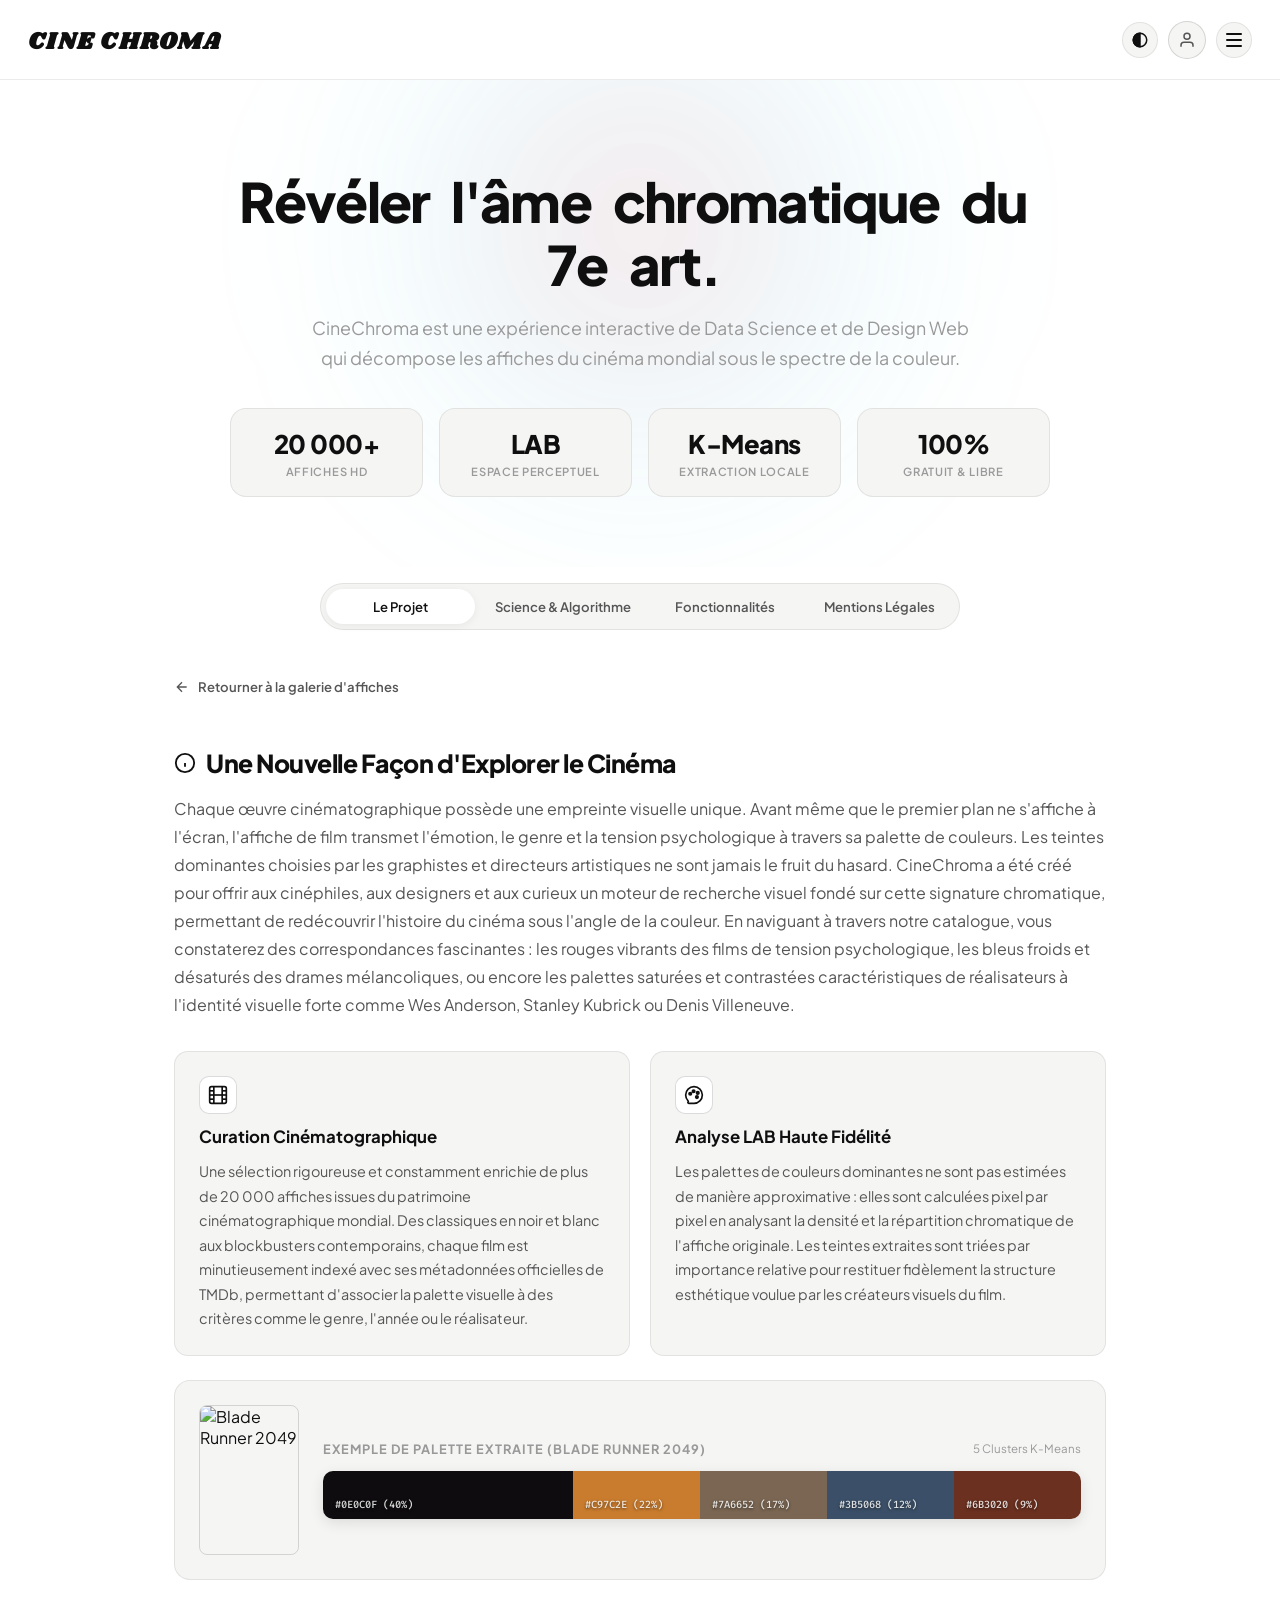
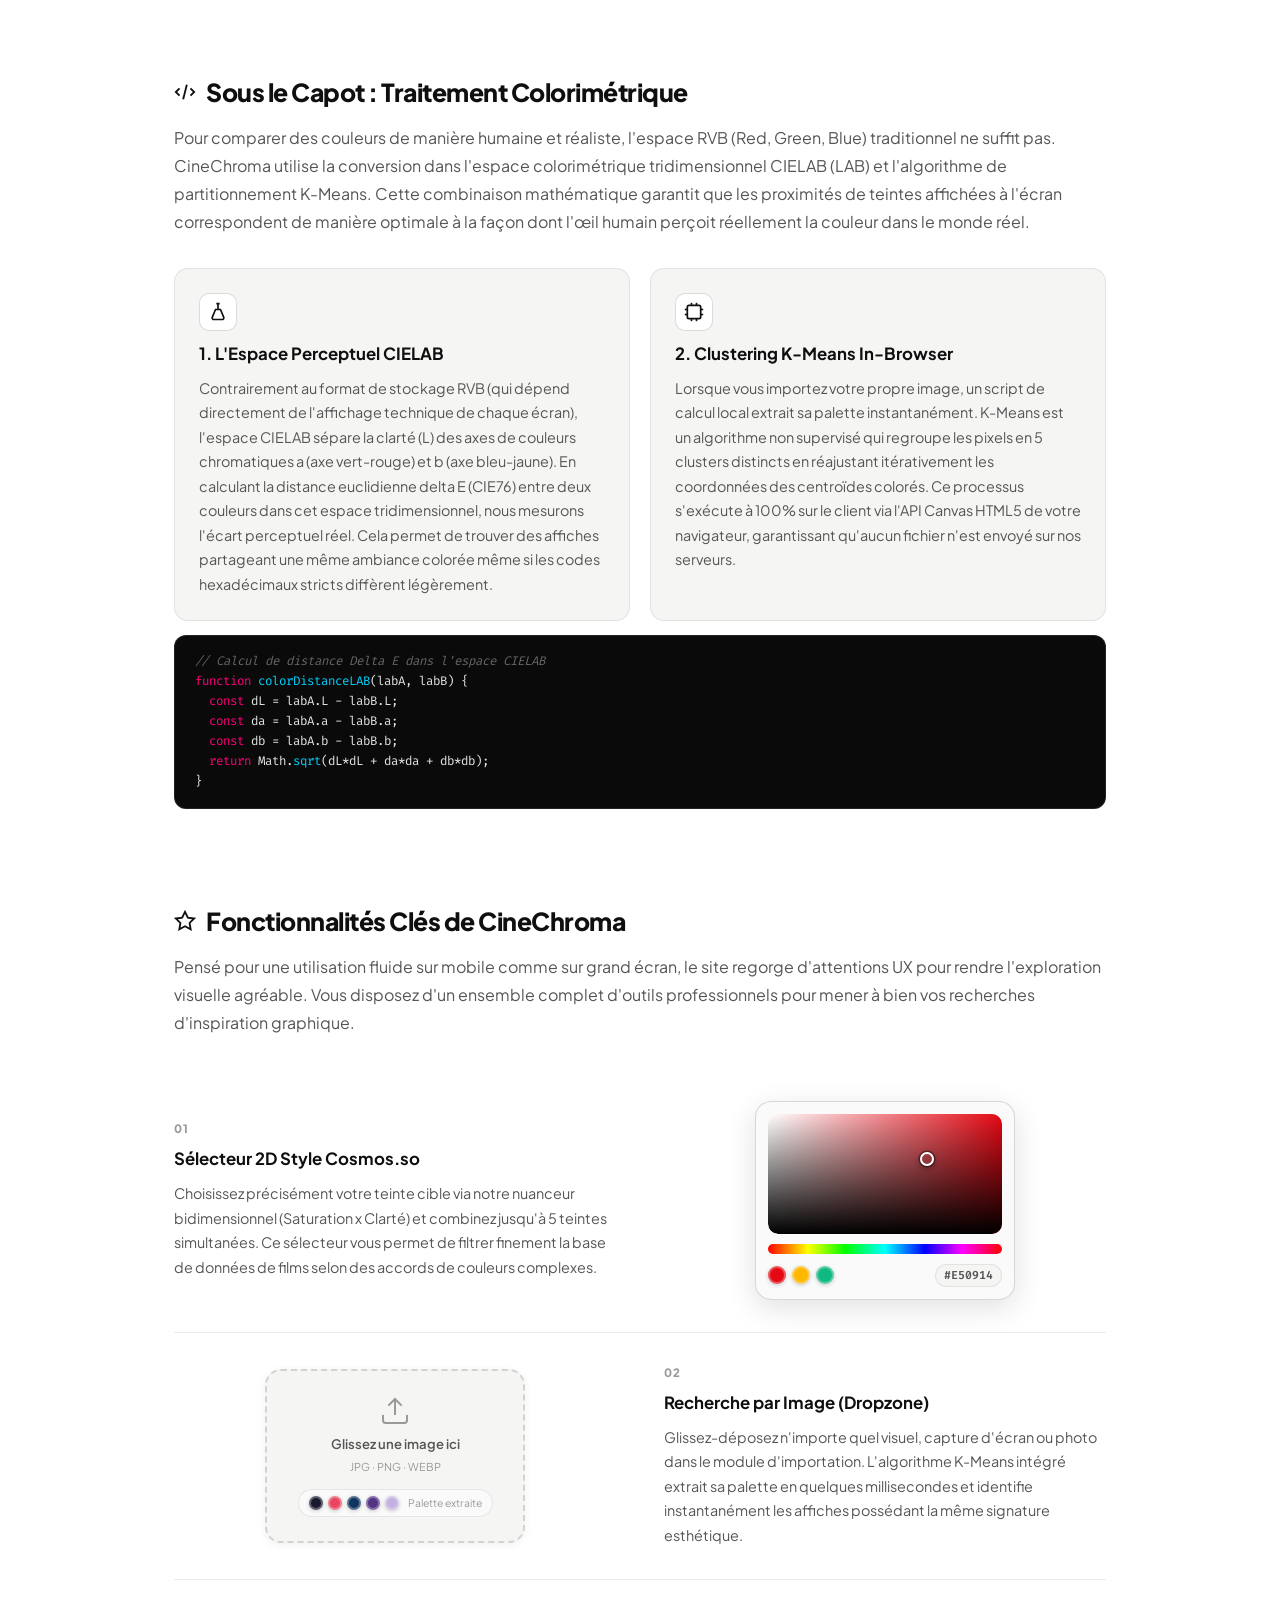
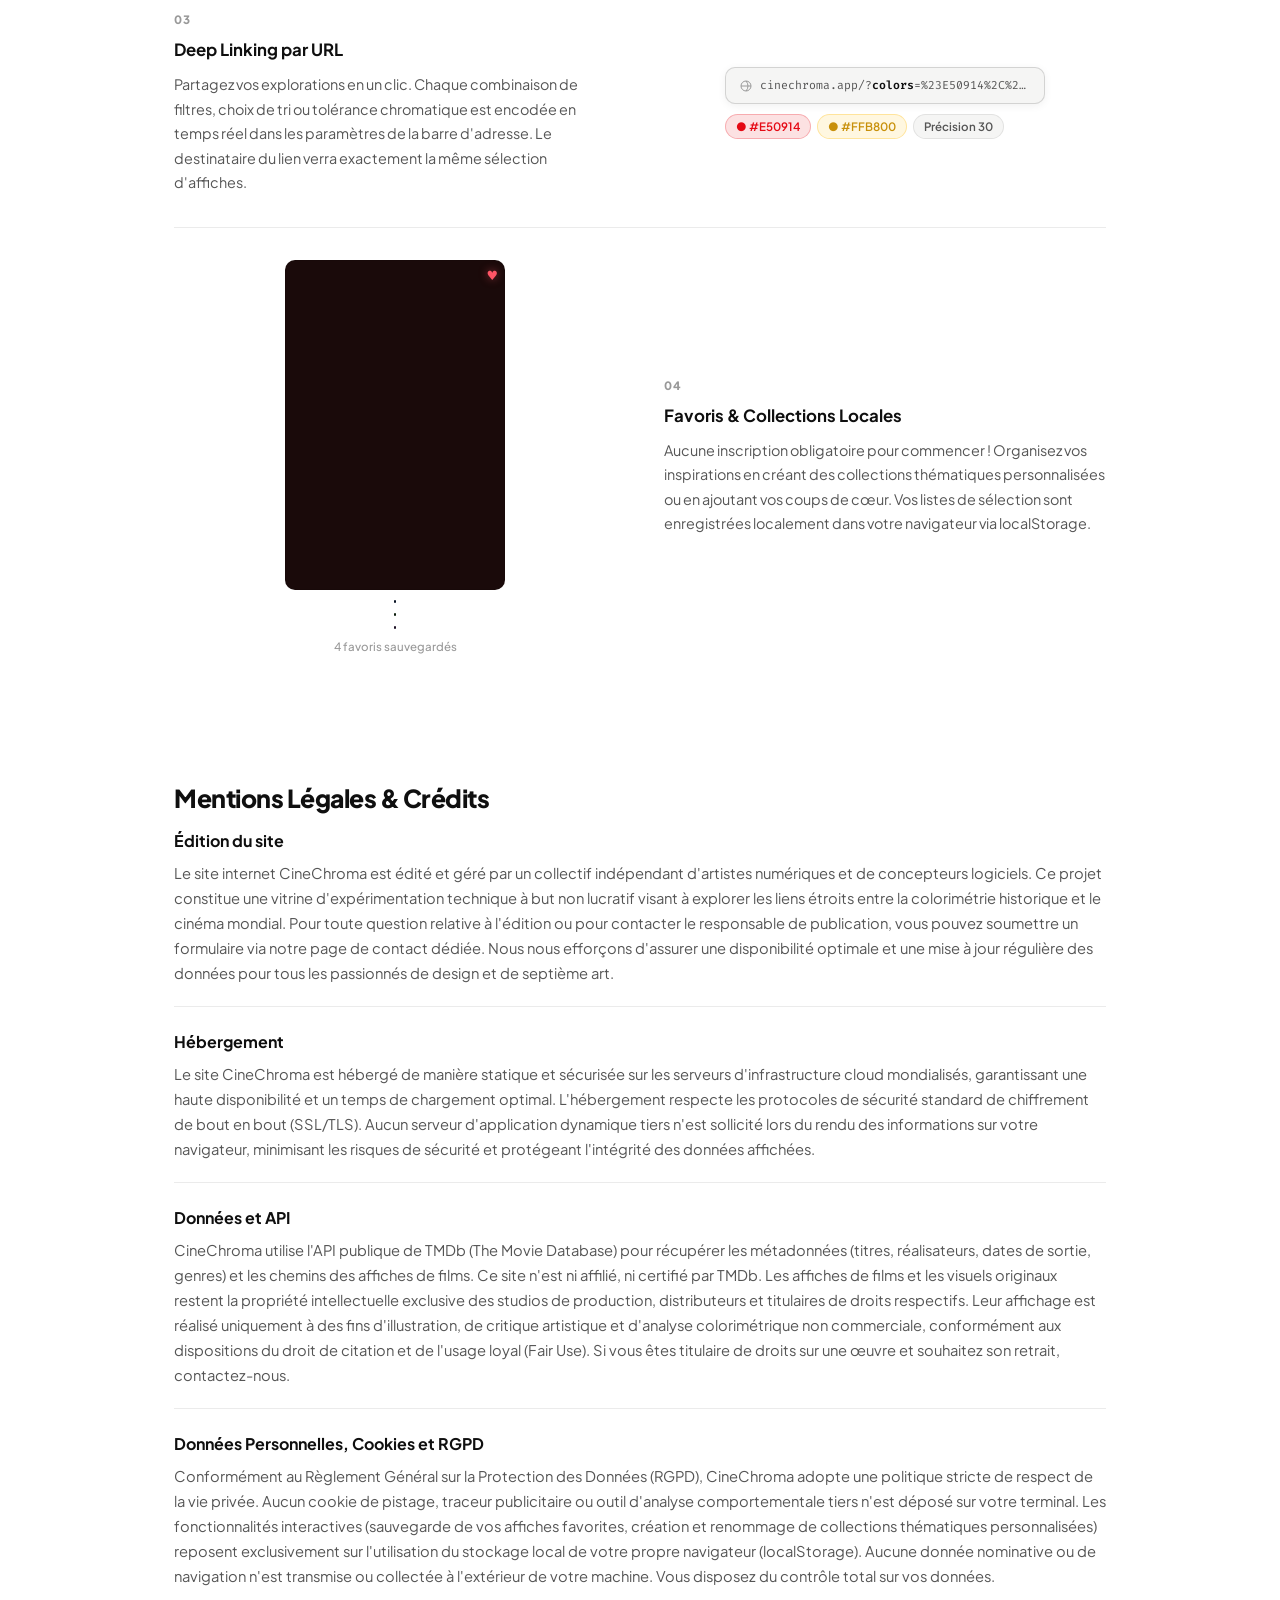
==== commit 9f2a6d61: "Mise à jour du site" ====
--- a/about.html
+++ b/about.html
@@ -5,73 +5,48 @@
   <meta name="viewport" content="width=device-width, initial-scale=1.0" />
   <title>CineChroma — En savoir plus &amp; Coulisses techniques</title>
   <meta name="description" content="Découvrez l'histoire, la science des couleurs et l'architecture technique derrière le moteur de recherche colorimétrique CineChroma." />
-  
-  <link rel="icon" type="image/png" href="../favicon.png" />
-
-  <!-- Fonts Google -->
+  <link rel="icon" type="image/png" href="./favicon.png" />
   <link rel="preconnect" href="https://fonts.googleapis.com" />
   <link rel="preconnect" href="https://fonts.gstatic.com" crossorigin />
   <link href="https://fonts.googleapis.com/css2?family=Plus+Jakarta+Sans:wght@300;400;500;600;700;800&family=Shrikhand&family=Fira+Code:wght@400;500&display=swap" rel="stylesheet" />
-  
-  <link rel="stylesheet" href="../style.css" />
+  <link rel="stylesheet" href="./style.css" />
 </head>
 <body>
 
-  <!-- ============================================================
-       HEADER
-  ============================================================ -->
+  <!-- HEADER -->
   <header id="app-header">
     <div class="header-inner">
-
-      <!-- Logo -->
-      <a class="brand" href="../index.html" aria-label="CineChroma — Accueil">
+      <a class="brand" href="./index.html" aria-label="CineChroma — Accueil">
         <div class="brand-logo-svg-wrap" title="CineChroma">
           <svg class="brand-logo-svg" viewBox="0 0 380 70" fill="currentColor" xmlns="http://www.w3.org/2000/svg">
             <text x="0" y="52" class="logo-text-groovy">CINE CHROMA</text>
           </svg>
         </div>
       </a>
-
-      <!-- Subtitle badge placeholder (hidden on mobile via patch) -->
-      <div class="header-badge-container" style="flex:1; display:flex; justify-content:center;">
-        <span class="about-pill-badge" style="margin-bottom:0;">
-          <span class="about-badge-dot"></span> <span data-i18n="about_badge_text">Version 1.0 — Atlas Colorimétrique</span>
-        </span>
-      </div>
-
-      <!-- Right Header Actions -->
-      <div class="header-right">
+      <div class="header-right" style="margin-left: auto;">
         <button id="theme-toggle" class="header-icon-btn" aria-label="Inverser les couleurs" title="Changer le thème">
           <svg viewBox="0 0 24 24" fill="none" stroke="currentColor" stroke-width="2" width="18" height="18">
-            <circle cx="12" cy="12" r="9"/>
-            <path d="M12 3v18a9 9 0 0 1 0-18z" fill="currentColor"/>
+            <circle cx="12" cy="12" r="9"/><path d="M12 3v18a9 9 0 0 1 0-18z" fill="currentColor"/>
           </svg>
         </button>
-
-        <!-- User Profile Trigger Button -->
         <button id="user-profile-trigger" class="header-avatar-btn" aria-label="Compte utilisateur" title="Mon Profil / Connexion">
           <img id="header-avatar-img" src="" alt="Avatar" class="header-avatar-img" hidden />
           <div id="header-avatar-placeholder" class="header-avatar-placeholder">
             <svg viewBox="0 0 24 24" fill="none" stroke="currentColor" stroke-width="2" width="18" height="18">
-              <path d="M20 21v-2a4 4 0 0 0-4-4H8a4 4 0 0 0-4 4v2"/>
-              <circle cx="12" cy="7" r="4"/>
+              <path d="M20 21v-2a4 4 0 0 0-4-4H8a4 4 0 0 0-4 4v2"/><circle cx="12" cy="7" r="4"/>
             </svg>
           </div>
         </button>
-
         <button id="burger-trigger" class="header-icon-btn burger-trigger-lines" aria-label="Menu de navigation" title="Navigation">
           <span class="burger-line"></span>
           <span class="burger-line"></span>
           <span class="burger-line"></span>
         </button>
       </div>
-
     </div>
   </header>
 
-  <!-- ============================================================
-       HERO SECTION ABOUT
-  ============================================================ -->
+  <!-- HERO -->
   <section class="about-page-hero">
     <div class="about-hero-glow"></div>
     <div class="about-hero-content">
@@ -79,8 +54,6 @@
       <p class="about-hero-subtitle" data-i18n="about_hero_subtitle">
         CineChroma est une expérience interactive de Data Science et de Design Web qui décompose les affiches du cinéma mondial sous le spectre de la couleur.
       </p>
-
-      <!-- Key Metrics -->
       <div class="about-stats-bar">
         <div class="stat-card">
           <div class="stat-value" data-i18n="stat_posters_val">20 000+</div>
@@ -92,7 +65,7 @@
         </div>
         <div class="stat-card">
           <div class="stat-value" data-i18n="stat_kmeans_val">K-Means</div>
-          <div class="stat-label" data-i18n="stat_kmeans_lbl">Extraction Local</div>
+          <div class="stat-label" data-i18n="stat_kmeans_lbl">Extraction Locale</div>
         </div>
         <div class="stat-card">
           <div class="stat-value" data-i18n="stat_clientside_val">100%</div>
@@ -102,32 +75,27 @@
     </div>
   </section>
 
-  <!-- ============================================================
-       MAIN CONTENT CONTAINER
-  ============================================================ -->
-  <main class="about-tabs-container">
-
-    <!-- Back to Gallery Link -->
-    <div class="back-nav-row">
-      <a href="../index.html" class="btn-back-link">
-        <svg viewBox="0 0 24 24" fill="none" stroke="currentColor" stroke-width="2" width="16" height="16">
-          <path d="M19 12H5M12 19l-7-7 7-7"/>
-        </svg>
-        <span data-i18n="back_gallery">Retourner à la galerie d'affiches</span>
-      </a>
-    </div>
-
-    <!-- Navigation Tabs -->
+  <!-- STICKY TABS BAR -->
+  <div class="about-tabs-sticky-bar">
     <div class="about-custom-tabs">
       <button id="about-tab-project" class="about-tab-btn active" data-i18n="about_project_tab">Le Projet</button>
       <button id="about-tab-tech" class="about-tab-btn" data-i18n="about_tech_tab">Science &amp; Algorithme</button>
       <button id="about-tab-features" class="about-tab-btn" data-i18n="about_features_tab">Fonctionnalités</button>
       <button id="about-tab-legal" class="about-tab-btn" data-i18n="about_legal_tab">Mentions Légales</button>
     </div>
-
-    <!-- ============================================================
-         TAB 1 : LE PROJET
-    ============================================================ -->
+  </div>
+
+  <!-- MAIN CONTENT -->
+  <main class="about-content-main">
+
+    <div class="back-nav-row">
+      <a href="./index.html" class="btn-back-link">
+        <svg viewBox="0 0 24 24" fill="none" stroke="currentColor" stroke-width="2" width="16" height="16"><path d="M19 12H5M12 19l-7-7 7-7"/></svg>
+        <span data-i18n="back_gallery">Retourner à la galerie d'affiches</span>
+      </a>
+    </div>
+
+    <!-- TAB 1 : LE PROJET -->
     <div id="about-project-view" class="about-tab-view">
       <section class="about-card-section">
         <h2 class="section-heading">
@@ -137,60 +105,47 @@
         <p class="section-intro" data-i18n="project_intro">
           Chaque œuvre cinématographique possède une empreinte visuelle unique. Avant même que le premier plan ne s'affiche à l'écran, l'affiche de film transmet l'émotion, le genre et la tension psychologique à travers sa palette de couleurs. CineChroma a été créé pour offrir aux cinéphiles, aux designers et aux curieux un moteur de recherche visuel fondé sur cette signature chromatique.
         </p>
-
         <div class="tech-grid">
           <div class="tech-card">
             <div class="tech-card-icon">
-              <!-- Clapperboard / Filmstrip SVG -->
               <svg viewBox="0 0 24 24" fill="none" stroke="currentColor" stroke-width="2" width="20" height="20">
-                <rect x="2" y="2" width="20" height="20" rx="2.18" ry="2.18"/>
-                <line x1="7" y1="2" x2="7" y2="22"/>
-                <line x1="17" y1="2" x2="17" y2="22"/>
-                <line x1="2" y1="12" x2="22" y2="12"/>
-                <line x1="2" y1="7" x2="7" y2="7"/>
-                <line x1="2" y1="17" x2="7" y2="17"/>
-                <line x1="17" y1="17" x2="22" y2="17"/>
-                <line x1="17" y1="7" x2="22" y2="7"/>
+                <rect x="2" y="2" width="20" height="20" rx="2.18"/><line x1="7" y1="2" x2="7" y2="22"/><line x1="17" y1="2" x2="17" y2="22"/>
+                <line x1="2" y1="12" x2="22" y2="12"/><line x1="2" y1="7" x2="7" y2="7"/><line x1="2" y1="17" x2="7" y2="17"/>
+                <line x1="17" y1="17" x2="22" y2="17"/><line x1="17" y1="7" x2="22" y2="7"/>
               </svg>
             </div>
             <h3 class="tech-card-title" data-i18n="project_feat1_title">Curation Cinématographique</h3>
-            <p class="tech-card-desc" data-i18n="project_feat1_desc">
-              Une sélection constante de chefs-d'œuvre du cinéma classique et contemporain, enrichie avec des métadonnées précises issues de l'API TMDb.
-            </p>
+            <p class="tech-card-desc" data-i18n="project_feat1_desc">Une sélection constante de chefs-d'œuvre du cinéma classique et contemporain, enrichie avec des métadonnées précises issues de l'API TMDb.</p>
           </div>
           <div class="tech-card">
             <div class="tech-card-icon">
-              <!-- Artist Palette SVG -->
               <svg viewBox="0 0 24 24" fill="none" stroke="currentColor" stroke-width="2" width="20" height="20">
                 <path d="M12 22C17.5228 22 22 17.5228 22 12C22 6.47715 17.5228 2 12 2C6.47715 2 2 6.47715 2 12C2 14.7255 3.09032 17.1962 4.85857 19C5.35123 19.5 5.23938 20.0664 4.85857 20.5C4.22572 21.2205 5.09032 22 6 22H12Z"/>
-                <circle cx="7.5" cy="10.5" r="1.5" fill="currentColor"/>
-                <circle cx="11.5" cy="7.5" r="1.5" fill="currentColor"/>
-                <circle cx="16.5" cy="9.5" r="1.5" fill="currentColor"/>
-                <circle cx="15.5" cy="14.5" r="1.5" fill="currentColor"/>
+                <circle cx="7.5" cy="10.5" r="1.5" fill="currentColor"/><circle cx="11.5" cy="7.5" r="1.5" fill="currentColor"/>
+                <circle cx="16.5" cy="9.5" r="1.5" fill="currentColor"/><circle cx="15.5" cy="14.5" r="1.5" fill="currentColor"/>
               </svg>
             </div>
             <h3 class="tech-card-title" data-i18n="project_feat2_title">Analyse LAB Haute Fidélité</h3>
-            <p class="tech-card-desc" data-i18n="project_feat2_desc">
-              Les palettes ne sont pas extraites à l'œil nu : elles sont calculées à partir de la densité des pixels pour isoler les 5 teintes dominantes véritables.
-            </p>
-          </div>
-        </div>
-
-        <!-- Dynamic Palette Visualizer Sample (With Poster Image) -->
+            <p class="tech-card-desc" data-i18n="project_feat2_desc">Les palettes ne sont pas extraites à l'œil nu : elles sont calculées à partir de la densité des pixels pour isoler les 5 teintes dominantes véritables.</p>
+          </div>
+        </div>
+
+        <!-- Palette Visualizer -->
         <div class="demo-visualizer-box">
           <div class="visualizer-body-wrapper">
-            <img src="https://image.tmdb.org/t/p/w185/gajva2L0rPYkEWjzgFlBXCAVBE5.jpg" alt="Blade Runner 2049" style="width: 100px; height: 150px; border-radius: 8px; object-fit: cover; border: 1px solid var(--border-mid); flex-shrink: 0;" />
-            <div style="flex: 1; display: flex; flex-direction: column; gap: 14px;">
-              <div class="visualizer-header" style="margin-bottom: 0;">
+            <img src="https://image.tmdb.org/t/p/w185/gajva2L0rPYkEWjzgFlBXCAVBE5.jpg" alt="Blade Runner 2049"
+              style="width:100px;height:150px;border-radius:8px;object-fit:cover;border:1px solid var(--border-mid);flex-shrink:0;" />
+            <div style="flex:1;display:flex;flex-direction:column;gap:14px;">
+              <div class="visualizer-header" style="margin-bottom:0;">
                 <span class="visualizer-title" data-i18n="visualizer_title">Exemple de Palette Extraite (Blade Runner 2049)</span>
-                <span style="font-size:0.72rem; color:var(--text-3);" data-i18n="visualizer_sub">5 Clusters K-Means</span>
+                <span style="font-size:0.72rem;color:var(--text-3);" data-i18n="visualizer_sub">5 Clusters K-Means</span>
               </div>
               <div class="visualizer-palette-row">
-                <div class="palette-swatch-seg" style="background:#140e15;">#140E15 (43%)</div>
-                <div class="palette-swatch-seg" style="background:#948d7e;">#948D7E (19%)</div>
-                <div class="palette-swatch-seg" style="background:#d6b78d;">#D6B78D (16%)</div>
-                <div class="palette-swatch-seg" style="background:#592b29;">#592B29 (11%)</div>
-                <div class="palette-swatch-seg" style="background:#4a4f55;">#4A4F55 (9%)</div>
+                <div class="palette-swatch-seg" style="background:#0e0c0f;flex:2.2;">#0E0C0F (40%)</div>
+                <div class="palette-swatch-seg" style="background:#c97c2e;">#C97C2E (22%)</div>
+                <div class="palette-swatch-seg" style="background:#7a6652;">#7A6652 (17%)</div>
+                <div class="palette-swatch-seg" style="background:#3b5068;">#3B5068 (12%)</div>
+                <div class="palette-swatch-seg" style="background:#6b3020;">#6B3020 (9%)</div>
               </div>
             </div>
           </div>
@@ -198,9 +153,7 @@
       </section>
     </div>
 
-    <!-- ============================================================
-         TAB 2 : SCIENCE & ALGORITHME
-    ============================================================ -->
+    <!-- TAB 2 : SCIENCE & ALGORITHME -->
     <div id="about-tech-view" class="about-tab-view">
       <section class="about-card-section">
         <h2 class="section-heading">
@@ -208,44 +161,32 @@
           <span data-i18n="tech_heading">Sous le Capot : Traitement Colorimétrique</span>
         </h2>
         <p class="section-intro" data-i18n="tech_intro">
-          Pour comparer des couleurs de manière humaine et réaliste, l'espace RVB (Red, Green, Blue) traditionnel ne suffit pas. CineChroma utilise la conversion dans l'espace **CIELAB (LAB)** et l'algorithme de clustering **K-Means**.
+          Pour comparer des couleurs de manière humaine et réaliste, l'espace RVB traditionnel ne suffit pas. CineChroma utilise la conversion dans l'espace <strong>CIELAB (LAB)</strong> et l'algorithme de clustering <strong>K-Means</strong>.
         </p>
-
         <div class="tech-grid">
           <div class="tech-card">
             <div class="tech-card-icon">
-              <!-- Flask / Science SVG -->
               <svg viewBox="0 0 24 24" fill="none" stroke="currentColor" stroke-width="2" width="20" height="20">
                 <path d="M10 2h4M12 2v7M7 21h10a2 2 0 0 0 2-2.3L15 9H9L5 18.7A2 2 0 0 0 7 21z"/>
               </svg>
             </div>
             <h3 class="tech-card-title" data-i18n="tech_feat1_title">1. L'Espace Perceptuel CIELAB</h3>
-            <p class="tech-card-desc" data-i18n="tech_feat1_desc">
-              Contrairement au RGB, l'espace LAB sépare la clarté (L) des axes de couleurs chromatiques (a et b). La distance euclidienne delta E calculée dans cet espace correspond fidèlement à la façon dont l'œil humain perçoit la proximité entre deux nuances.
-            </p>
+            <p class="tech-card-desc" data-i18n="tech_feat1_desc">Contrairement au RGB, l'espace LAB sépare la clarté (L) des axes de couleurs chromatiques (a et b). La distance euclidienne delta E calculée dans cet espace correspond fidèlement à la façon dont l'œil humain perçoit la proximité entre deux nuances.</p>
           </div>
           <div class="tech-card">
             <div class="tech-card-icon">
-              <!-- Microchip / Local CPU SVG -->
               <svg viewBox="0 0 24 24" fill="none" stroke="currentColor" stroke-width="2" width="20" height="20">
                 <rect x="4" y="4" width="16" height="16" rx="2"/>
-                <line x1="9" y1="1" x2="9" y2="4"/>
-                <line x1="15" y1="1" x2="15" y2="4"/>
-                <line x1="9" y1="20" x2="9" y2="23"/>
-                <line x1="15" y1="20" x2="15" y2="23"/>
-                <line x1="20" y1="9" x2="23" y2="9"/>
-                <line x1="20" y1="15" x2="23" y2="15"/>
-                <line x1="1" y1="9" x2="4" y2="9"/>
-                <line x1="1" y1="15" x2="4" y2="15"/>
+                <line x1="9" y1="1" x2="9" y2="4"/><line x1="15" y1="1" x2="15" y2="4"/>
+                <line x1="9" y1="20" x2="9" y2="23"/><line x1="15" y1="20" x2="15" y2="23"/>
+                <line x1="20" y1="9" x2="23" y2="9"/><line x1="20" y1="15" x2="23" y2="15"/>
+                <line x1="1" y1="9" x2="4" y2="9"/><line x1="1" y1="15" x2="4" y2="15"/>
               </svg>
             </div>
             <h3 class="tech-card-title" data-i18n="tech_feat2_title">2. Clustering K-Means In-Browser</h3>
-            <p class="tech-card-desc" data-i18n="tech_feat2_desc">
-              Lorsque vous déposez une image dans le module de recherche, un script Canvas natif traite les pixels en temps réel dans votre navigateur. Les centroids sont ajustés de façon itérative sans envoyer votre fichier sur un serveur externe.
-            </p>
-          </div>
-        </div>
-
+            <p class="tech-card-desc" data-i18n="tech_feat2_desc">Lorsque vous déposez une image dans le module de recherche, un script Canvas natif traite les pixels en temps réel dans votre navigateur. Les centroids sont ajustés de façon itérative sans envoyer votre fichier sur un serveur externe.</p>
+          </div>
+        </div>
         <div class="code-snippet-box">
           <span class="code-comment" data-i18n="code_comment">// Calcul de distance Delta E dans l'espace CIELAB</span><br/>
           <span class="code-keyword">function</span> <span class="code-func">colorDistanceLAB</span>(labA, labB) {<br/>
@@ -258,100 +199,144 @@
       </section>
     </div>
 
-    <!-- ============================================================
-         TAB 3 : FONCTIONNALITÉS (Elements integrate flat into page)
-    ============================================================ -->
+    <!-- TAB 3 : FONCTIONNALITÉS — with inline demos -->
     <div id="about-features-view" class="about-tab-view">
       <section class="about-card-section">
         <h2 class="section-heading">
           <svg viewBox="0 0 24 24" fill="none" stroke="currentColor" stroke-width="2" width="22" height="22"><polygon points="12 2 15.09 8.26 22 9.27 17 14.14 18.18 21.02 12 17.77 5.82 21.02 7 14.14 2 9.27 8.91 8.26 12 2"/></svg>
           <span data-i18n="features_heading">Fonctionnalités Clés de CineChroma</span>
         </h2>
-        <p class="section-intro" data-i18n="features_intro">
-          Pensé pour une utilisation fluide sur mobile comme sur grand écran, le site regorge d'attentions UX pour rendre l'exploration visuelle agréable.
-        </p>
-
-        <div class="tech-grid">
-          <div class="feature-card-flat">
-            <div class="tech-card-icon">
-              <!-- Color Picker / Saturation Target SVG -->
-              <svg viewBox="0 0 24 24" fill="none" stroke="currentColor" stroke-width="2" width="20" height="20">
-                <circle cx="12" cy="12" r="10"/>
-                <path d="M12 2a10 10 0 0 1 10 10"/>
-                <circle cx="12" cy="12" r="3"/>
+        <p class="section-intro" data-i18n="features_intro">Pensé pour une utilisation fluide sur mobile comme sur grand écran, le site regorge d'attentions UX pour rendre l'exploration visuelle agréable.</p>
+
+        <!-- Feature 1: Color Picker 2D -->
+        <div class="feature-showcase-row">
+          <div class="feature-showcase-text">
+            <div class="feature-number">01</div>
+            <h3 class="tech-card-title" data-i18n="features_feat1_title">Sélecteur 2D Style Cosmos.so</h3>
+            <p class="tech-card-desc" data-i18n="features_feat1_desc">Choisissez précisément votre teinte cible via notre nuanceur bidimensionnel (Saturation × Clarté) et combinez jusqu'à 5 teintes simultanées pour des recherches multi-couleurs sophistiquées.</p>
+          </div>
+          <div class="feature-showcase-demo">
+            <!-- Mini color picker demo -->
+            <div class="demo-picker-mini">
+              <div class="demo-picker-2d" style="background: linear-gradient(to right, #fff, #e50914); position:relative;">
+                <div style="position:absolute;inset:0;background:linear-gradient(to top,#000,transparent);border-radius:10px;"></div>
+                <div style="position:absolute;top:38%;left:68%;width:14px;height:14px;border-radius:50%;border:2.5px solid #fff;box-shadow:0 0 0 1.5px rgba(0,0,0,0.4),0 2px 6px rgba(0,0,0,0.4);transform:translate(-50%,-50%);"></div>
+              </div>
+              <div class="demo-picker-hue"></div>
+              <div class="demo-picker-bottom">
+                <div class="demo-picker-chips">
+                  <span class="demo-color-chip" style="background:#e50914;"></span>
+                  <span class="demo-color-chip" style="background:#FFB800;"></span>
+                  <span class="demo-color-chip" style="background:#10B981;"></span>
+                </div>
+                <span class="demo-hex-label">#E50914</span>
+              </div>
+            </div>
+          </div>
+        </div>
+
+        <div class="feature-divider"></div>
+
+        <!-- Feature 2: Image Dropzone -->
+        <div class="feature-showcase-row feature-showcase-row--reverse">
+          <div class="feature-showcase-text">
+            <div class="feature-number">02</div>
+            <h3 class="tech-card-title" data-i18n="features_feat2_title">Recherche par Image (Dropzone)</h3>
+            <p class="tech-card-desc" data-i18n="features_feat2_desc">Glissez-déposez n'importe quel visuel ou photo pour en extraire la palette instantanément. L'algorithme K-Means analyse les pixels localement et trouve les affiches au style similaire.</p>
+          </div>
+          <div class="feature-showcase-demo">
+            <div class="demo-dropzone-mini">
+              <svg viewBox="0 0 24 24" fill="none" stroke="currentColor" stroke-width="1.5" width="32" height="32" style="color:var(--text-3);">
+                <path d="M21 15v4a2 2 0 0 1-2 2H5a2 2 0 0 1-2-2v-4"/>
+                <polyline points="17 8 12 3 7 8"/><line x1="12" y1="3" x2="12" y2="15"/>
               </svg>
-            </div>
-            <h3 class="tech-card-title" data-i18n="features_feat1_title">Sélecteur 2D Style Cosmos.so</h3>
-            <p class="tech-card-desc" data-i18n="features_feat1_desc">
-              Choisissez précisément votre teinte cible via notre nuanceur 2D en deux dimensions (Saturation x Clarté) et combinez jusqu'à 5 teintes simultanées.
-            </p>
-          </div>
-          <div class="feature-card-flat">
-            <div class="tech-card-icon">
-              <!-- Camera / Photo SVG -->
-              <svg viewBox="0 0 24 24" fill="none" stroke="currentColor" stroke-width="2" width="20" height="20">
-                <path d="M23 19a2 2 0 0 1-2 2H3a2 2 0 0 1-2-2V8a2 2 0 0 1 2-2h4l2-3h6l2 3h4a2 2 0 0 1 2 2z"/>
-                <circle cx="12" cy="13" r="4"/>
-              </svg>
-            </div>
-            <h3 class="tech-card-title" data-i18n="features_feat2_title">Recherche par Image (Dropzone)</h3>
-            <p class="tech-card-desc" data-i18n="features_feat2_desc">
-              Glissez-déposez n'importe quel visuel ou photo pour en extraire la palette instantanément et trouver les affiches au style similaire.
-            </p>
-          </div>
-          <div class="feature-card-flat">
-            <div class="tech-card-icon">
-              <!-- Link SVG -->
-              <svg viewBox="0 0 24 24" fill="none" stroke="currentColor" stroke-width="2" width="20" height="20">
-                <path d="M10 13a5 5 0 0 0 7.54.54l3-3a5 5 0 0 0-7.07-7.07l-1.72 1.71"/>
-                <path d="M14 11a5 5 0 0 0-7.54-.54l-3 3a5 5 0 0 0 7.07 7.07l1.71-1.71"/>
-              </svg>
-            </div>
+              <span class="demo-dropzone-text">Glissez une image ici</span>
+              <span class="demo-dropzone-sub">JPG · PNG · WEBP</span>
+              <div class="demo-dropzone-extracted">
+                <span class="demo-color-chip demo-chip-sm" style="background:#1a1a2e;"></span>
+                <span class="demo-color-chip demo-chip-sm" style="background:#e94560;"></span>
+                <span class="demo-color-chip demo-chip-sm" style="background:#0f3460;"></span>
+                <span class="demo-color-chip demo-chip-sm" style="background:#533483;"></span>
+                <span class="demo-color-chip demo-chip-sm" style="background:#c3b1e1;"></span>
+                <span class="demo-extracted-label">Palette extraite</span>
+              </div>
+            </div>
+          </div>
+        </div>
+
+        <div class="feature-divider"></div>
+
+        <!-- Feature 3: URL Sharing -->
+        <div class="feature-showcase-row">
+          <div class="feature-showcase-text">
+            <div class="feature-number">03</div>
             <h3 class="tech-card-title" data-i18n="features_feat3_title">Deep Linking par URL</h3>
-            <p class="tech-card-desc" data-i18n="features_feat3_desc">
-              Chaque recherche génère des paramètres URL (`?colors=%23E50914&amp;tol=15`). Vous pouvez copier et partager votre sélection exacte directement.
-            </p>
-          </div>
-          <div class="feature-card-flat">
-            <div class="tech-card-icon">
-              <!-- Bookmark / Local Disk SVG -->
-              <svg viewBox="0 0 24 24" fill="none" stroke="currentColor" stroke-width="2" width="20" height="20">
-                <path d="M19 21H5a2 2 0 0 1-2-2V5a2 2 0 0 1 2-2h11l5 5v11a2 2 0 0 1-2 2z"/>
-                <polyline points="17 21 17 13 7 13 7 21"/>
-                <polyline points="7 3 7 8 15 8"/>
-              </svg>
-            </div>
+            <p class="tech-card-desc" data-i18n="features_feat3_desc">Chaque recherche génère des paramètres URL partagés. Copiez et envoyez le lien : votre interlocuteur verra exactement la même sélection d'affiches.</p>
+          </div>
+          <div class="feature-showcase-demo">
+            <div class="demo-url-box">
+              <div class="demo-url-bar">
+                <svg viewBox="0 0 24 24" fill="none" stroke="currentColor" stroke-width="2" width="12" height="12" style="color:var(--text-3);flex-shrink:0;">
+                  <circle cx="12" cy="12" r="10"/><path d="M2 12h20M12 2a15.3 15.3 0 0 1 4 10 15.3 15.3 0 0 1-4 10"/>
+                </svg>
+                <span class="demo-url-text">cinechroma.app/?<span class="demo-url-param">colors</span>=%23E50914%2C%23FFB800&<span class="demo-url-param">tol</span>=30</span>
+              </div>
+              <div class="demo-url-tags">
+                <span class="demo-url-tag" style="background:rgba(229,9,20,0.12);color:#e50914;border-color:rgba(229,9,20,0.25);">● #E50914</span>
+                <span class="demo-url-tag" style="background:rgba(255,184,0,0.12);color:#c8900a;border-color:rgba(255,184,0,0.3);">● #FFB800</span>
+                <span class="demo-url-tag">Précision 30</span>
+              </div>
+            </div>
+          </div>
+        </div>
+
+        <div class="feature-divider"></div>
+
+        <!-- Feature 4: Favorites -->
+        <div class="feature-showcase-row feature-showcase-row--reverse">
+          <div class="feature-showcase-text">
+            <div class="feature-number">04</div>
             <h3 class="tech-card-title" data-i18n="features_feat4_title">Favoris &amp; Collections Locales</h3>
-            <p class="tech-card-desc" data-i18n="features_feat4_desc">
-              Aucune inscription obligatoire pour commencer ! Vos coups de cœur sont conservés de façon fluide dans le `localStorage` de votre navigateur.
-            </p>
-          </div>
-        </div>
+            <p class="tech-card-desc" data-i18n="features_feat4_desc">Aucune inscription obligatoire ! Vos coups de cœur sont enregistrés dans le <code>localStorage</code> de votre navigateur. Créez des collections thématiques et organisez vos inspirations.</p>
+          </div>
+          <div class="feature-showcase-demo">
+            <div class="demo-fav-grid">
+              <div class="demo-fav-card" style="background:#1a0a0a;">
+                <div class="demo-fav-heart active">♥</div>
+              </div>
+              <div class="demo-fav-card" style="background:#0a1628;">
+                <div class="demo-fav-heart active">♥</div>
+              </div>
+              <div class="demo-fav-card" style="background:#0d1f0d;">
+                <div class="demo-fav-heart">♥</div>
+              </div>
+              <div class="demo-fav-card" style="background:#1f1228;">
+                <div class="demo-fav-heart active">♥</div>
+              </div>
+              <span class="demo-fav-label">4 favoris sauvegardés</span>
+            </div>
+          </div>
+        </div>
+
       </section>
     </div>
 
-    <!-- ============================================================
-         TAB 4 : MENTIONS LÉGALES & CRÉDITS (Amplified content)
-    ============================================================ -->
+    <!-- TAB 4 : MENTIONS LÉGALES -->
     <div id="about-legal-view" class="about-tab-view">
       <section class="about-card-section">
         <h2 class="section-heading" data-i18n="about_legal_title">Mentions Légales</h2>
-        
         <div class="legal-section">
           <h4 data-i18n="legal_section_editor">Édition du site</h4>
           <p data-i18n="legal_editor_desc">Le site internet CineChroma est édité et géré par un collectif indépendant d'artistes numériques et de concepteurs logiciels...</p>
         </div>
-
         <div class="legal-section">
           <h4 data-i18n="legal_section_host">Hébergement</h4>
           <p data-i18n="legal_host_desc">Le site CineChroma est hébergé de manière statique et sécurisée sur les serveurs d'infrastructure cloud mondialisés...</p>
         </div>
-
         <div class="legal-section">
           <h4 data-i18n="legal_section_data">Données et API</h4>
           <p data-i18n="legal_data_desc">CineChroma utilise l'API publique de TMDb (The Movie Database) pour récupérer les métadonnées...</p>
         </div>
-
         <div class="legal-section">
           <h4 data-i18n="legal_section_cookies">Données Personnelles &amp; Confidentialité</h4>
           <p data-i18n="legal_cookies_desc">Conformément au Règlement Général sur la Protection des Données (RGPD), CineChroma adopte une politique stricte...</p>
@@ -361,80 +346,55 @@
 
   </main>
 
-  <!-- ============================================================
-       NAV MENU
-  ============================================================ -->
+  <!-- NAV MENU -->
   <div id="nav-menu" class="nav-menu" hidden role="dialog" aria-modal="true" aria-label="Navigation">
     <div class="nav-menu-backdrop" id="nav-menu-backdrop"></div>
     <div class="nav-menu-content">
       <div class="nav-menu-header">
         <span class="nav-menu-logo">CINE CHROMA</span>
         <button id="nav-menu-close" class="drawer-close-btn" aria-label="Fermer">
-          <svg viewBox="0 0 24 24" fill="none" stroke="currentColor" stroke-width="2" width="14" height="14">
-            <path d="M18 6 6 18M6 6l12 12"/>
-          </svg>
+          <svg viewBox="0 0 24 24" fill="none" stroke="currentColor" stroke-width="2" width="14" height="14"><path d="M18 6 6 18M6 6l12 12"/></svg>
         </button>
       </div>
-
       <nav class="nav-menu-links">
-        <a href="../index.html" class="nav-menu-link">
-          <svg viewBox="0 0 24 24" fill="none" stroke="currentColor" stroke-width="1.5" width="18" height="18">
-            <rect x="3" y="3" width="7" height="7" rx="1"/><rect x="14" y="3" width="7" height="7" rx="1"/>
-            <rect x="3" y="14" width="7" height="7" rx="1"/><rect x="14" y="14" width="7" height="7" rx="1"/>
-          </svg>
+        <a href="./index.html" class="nav-menu-link">
+          <svg viewBox="0 0 24 24" fill="none" stroke="currentColor" stroke-width="1.5" width="18" height="18"><rect x="3" y="3" width="7" height="7" rx="1"/><rect x="14" y="3" width="7" height="7" rx="1"/><rect x="3" y="14" width="7" height="7" rx="1"/><rect x="14" y="14" width="7" height="7" rx="1"/></svg>
           <span data-i18n="nav_gallery">Explorer</span>
         </a>
-        <a href="../index.html?genre=__favorites__" id="nav-link-favorites" class="nav-menu-link">
-          <svg viewBox="0 0 24 24" fill="none" stroke="currentColor" stroke-width="1.5" width="18" height="18">
-            <path d="M20.84 4.61a5.5 5.5 0 0 0-7.78 0L12 5.67l-1.06-1.06a5.5 5.5 0 0 0-7.78 7.78l1.06 1.06L12 21.23l7.78-7.78 1.06-1.06a5.5 5.5 0 0 0 0-7.78z"/>
-          </svg>
+        <a href="./index.html?genre=__favorites__" class="nav-menu-link">
+          <svg viewBox="0 0 24 24" fill="none" stroke="currentColor" stroke-width="1.5" width="18" height="18"><path d="M20.84 4.61a5.5 5.5 0 0 0-7.78 0L12 5.67l-1.06-1.06a5.5 5.5 0 0 0-7.78 7.78l1.06 1.06L12 21.23l7.78-7.78 1.06-1.06a5.5 5.5 0 0 0 0-7.78z"/></svg>
           <span data-i18n="favorites">Favoris</span>
         </a>
-        <a href="../index.html" id="nav-link-collections" class="nav-menu-link">
-          <svg viewBox="0 0 24 24" fill="none" stroke="currentColor" stroke-width="1.5" width="18" height="18">
-            <path d="M22 19a2 2 0 0 1-2 2H4a2 2 0 0 1-2-2V5a2 2 0 0 1 2-2h5l2 3h9a2 2 0 0 1 2 2z"/>
-          </svg>
+        <a href="./index.html" class="nav-menu-link">
+          <svg viewBox="0 0 24 24" fill="none" stroke="currentColor" stroke-width="1.5" width="18" height="18"><path d="M22 19a2 2 0 0 1-2 2H4a2 2 0 0 1-2-2V5a2 2 0 0 1 2-2h5l2 3h9a2 2 0 0 1 2 2z"/></svg>
           <span data-i18n="nav_collections">Collections</span>
         </a>
-        <a href="../index.html" id="nav-link-profile" class="nav-menu-link">
-          <svg viewBox="0 0 24 24" fill="none" stroke="currentColor" stroke-width="1.5" width="18" height="18">
-            <path d="M20 21v-2a4 4 0 0 0-4-4H8a4 4 0 0 0-4 4v2"/>
-            <circle cx="12" cy="7" r="4"/>
-          </svg>
+        <a href="./index.html" id="nav-link-profile" class="nav-menu-link">
+          <svg viewBox="0 0 24 24" fill="none" stroke="currentColor" stroke-width="1.5" width="18" height="18"><path d="M20 21v-2a4 4 0 0 0-4-4H8a4 4 0 0 0-4 4v2"/><circle cx="12" cy="7" r="4"/></svg>
           <span data-i18n="nav_profile">Mon Profil</span>
         </a>
-
         <div class="nav-menu-separator"></div>
-
         <button id="lang-switch-drawer" class="nav-menu-link nav-menu-link-btn">
-          <svg viewBox="0 0 24 24" fill="none" stroke="currentColor" stroke-width="1.5" width="18" height="18">
-            <circle cx="12" cy="12" r="10"/>
-            <path d="M2 12h20M12 2a15.3 15.3 0 0 1 4 10 15.3 15.3 0 0 1-4 10 15.3 15.3 0 0 1-4-10 15.3 15.3 0 0 1 4-10z"/>
-          </svg>
+          <svg viewBox="0 0 24 24" fill="none" stroke="currentColor" stroke-width="1.5" width="18" height="18"><circle cx="12" cy="12" r="10"/><path d="M2 12h20M12 2a15.3 15.3 0 0 1 4 10 15.3 15.3 0 0 1-4 10 15.3 15.3 0 0 1-4-10 15.3 15.3 0 0 1 4-10z"/></svg>
           <span id="drawer-lang-label">Langue : Français (FR)</span>
         </button>
-
-        <a href="contact.html" class="nav-menu-link">
-          <svg viewBox="0 0 24 24" fill="none" stroke="currentColor" stroke-width="1.5" width="18" height="18">
-            <path d="M21 15a2 2 0 0 1-2 2H7l-4 4V5a2 2 0 0 1 2-2h14a2 2 0 0 1 2 2z"/>
-          </svg>
+        <a href="./contact.html" class="nav-menu-link">
+          <svg viewBox="0 0 24 24" fill="none" stroke="currentColor" stroke-width="1.5" width="18" height="18"><path d="M21 15a2 2 0 0 1-2 2H7l-4 4V5a2 2 0 0 1 2-2h14a2 2 0 0 1 2 2z"/></svg>
           <span data-i18n="nav_contact">Contact</span>
         </a>
-        <a href="about.html" class="nav-menu-link nav-menu-link--active">
-          <svg viewBox="0 0 24 24" fill="none" stroke="currentColor" stroke-width="1.5" width="18" height="18">
-            <circle cx="12" cy="12" r="10"/>
-            <path d="M12 16v-4M12 8h.01"/>
-          </svg>
+        <a href="./about.html" class="nav-menu-link nav-menu-link--active">
+          <svg viewBox="0 0 24 24" fill="none" stroke="currentColor" stroke-width="1.5" width="18" height="18"><circle cx="12" cy="12" r="10"/><path d="M12 16v-4M12 8h.01"/></svg>
           <span data-i18n="nav_about">En savoir plus</span>
         </a>
+        <a href="#" id="nav-link-logout" class="nav-menu-link logout-link" hidden>
+          <svg viewBox="0 0 24 24" fill="none" stroke="currentColor" stroke-width="1.5" width="18" height="18"><path d="M9 21H5a2 2 0 0 1-2-2V5a2 2 0 0 1 2-2h4M16 17l5-5-5-5M21 12H9"/></svg>
+          <span data-i18n="logout">Se déconnecter</span>
+        </a>
       </nav>
-
-      <div class="nav-menu-footer">
-        <span class="nav-menu-version">CineChroma v1.0</span>
-      </div>
+      <div class="nav-menu-footer"><span class="nav-menu-version">CineChroma v1.0</span></div>
     </div>
   </div>
 
-  <script src="../pages.js"></script>
+  <script src="./pages.js"></script>
 </body>
 </html>
--- a/style.css
+++ b/style.css
@@ -37,7 +37,7 @@
   --shadow-lg:       0 20px 60px rgba(0,0,0,0.22);
 
   --radius-pill:     999px;
-  --radius-card:     10px;
+  --radius-card:     0px;
   --radius-modal:    20px;
 
   --header-h:        80px;
@@ -387,9 +387,15 @@
 
 /* 2D Color Box (Saturation x Value) */
 .picker-2d-container {
-  position: relative; width: 100%; height: 240px;
-  border-radius: 12px; overflow: hidden; cursor: crosshair;
-  user-select: none; margin-bottom: 12px;
+  position: relative;
+  width: 100%;
+  height: 220px;
+  border-radius: 10px;
+  overflow: hidden;
+  cursor: crosshair;
+  user-select: none;
+  margin-bottom: 16px;
+  border: 1px solid var(--border);
 }
 .picker-2d-bg { position: absolute; inset: 0; background: red; }
 .picker-2d-white {
@@ -401,46 +407,82 @@
   background: linear-gradient(to top, #000, transparent);
 }
 .picker-2d-cursor {
-  position: absolute; width: 16px; height: 16px; border-radius: 50%;
-  border: 2.5px solid #fff; box-shadow: 0 0 0 1.5px rgba(0,0,0,0.5), 0 2px 6px rgba(0,0,0,0.4);
-  transform: translate(-50%, -50%); pointer-events: none;
+  position: absolute;
+  width: 14px;
+  height: 14px;
+  border-radius: 50%;
+  border: 2px solid #fff;
+  box-shadow: 0 0 0 1px rgba(0,0,0,0.3), 0 4px 10px rgba(0,0,0,0.4);
+  transform: translate(-50%, -50%);
+  pointer-events: none;
   top: 0%; left: 100%;
 }
 
 /* Hue Slider Bar */
-.picker-hue-container { margin-bottom: 14px; }
+.picker-hue-container {
+  margin-bottom: 20px;
+}
 #picker-hue-slider {
-  -webkit-appearance: none; appearance: none;
-  width: 100%; height: 12px; border-radius: var(--radius-pill);
-  outline: none; cursor: pointer;
+  -webkit-appearance: none;
+  appearance: none;
+  width: 100%;
+  height: 6px;
+  border-radius: 3px;
+  outline: none;
+  cursor: pointer;
   background: linear-gradient(to right,
     #ff0000 0%, #ffff00 17%, #00ff00 33%,
     #00ffff 50%, #0000ff 67%, #ff00ff 83%, #ff0000 100%
   );
 }
 #picker-hue-slider::-webkit-slider-thumb {
-  -webkit-appearance: none; width: 18px; height: 18px; border-radius: 50%;
-  background: #fff; border: 2.5px solid rgba(0,0,0,0.3);
-  box-shadow: 0 1px 5px rgba(0,0,0,0.4); cursor: pointer;
+  -webkit-appearance: none;
+  width: 16px;
+  height: 16px;
+  border-radius: 50%;
+  background: #fff;
+  border: 1px solid rgba(0,0,0,0.15);
+  box-shadow: 0 2px 6px rgba(0,0,0,0.3);
+  cursor: pointer;
+  transition: transform 0.1s ease;
+}
+#picker-hue-slider::-webkit-slider-thumb:active {
+  transform: scale(1.15);
 }
 
 /* Bottom Bar inside Modal */
 .picker-bottom-bar {
-  display: flex; align-items: center; justify-content: space-between; gap: 12px;
+  display: flex;
+  align-items: center;
+  justify-content: space-between;
+  gap: 16px;
+  margin-bottom: 16px;
 }
 .picker-swatch-hex {
-  display: flex; align-items: center; gap: 8px;
-  background: var(--bg-surface); padding: 5px 12px;
-  border-radius: var(--radius-pill); border: 1px solid var(--border);
+  display: flex;
+  align-items: center;
+  gap: 8px;
+  background: var(--bg-surface);
+  padding: 6px 14px;
+  border-radius: 8px;
+  border: 1px solid var(--border-mid);
 }
 .picker-swatch-dot {
-  width: 14px; height: 14px; border-radius: 50%; flex-shrink: 0;
-  border: 1px solid rgba(0,0,0,0.15);
+  width: 12px;
+  height: 12px;
+  border-radius: 50%;
+  border: 1px solid rgba(0,0,0,0.1);
 }
 #picker-hex-input {
-  width: 72px; border: none; background: transparent;
-  font-family: monospace; font-size: 0.84rem; font-weight: 700;
-  color: var(--text-1); outline: none; text-transform: uppercase;
+  width: 68px;
+  border: none;
+  background: transparent;
+  font-family: monospace;
+  font-size: 0.8rem;
+  font-weight: 700;
+  color: var(--text-1);
+  outline: none;
+  text-transform: uppercase;
 }
 
 .picker-actions-right { display: flex; align-items: center; gap: 8px; }
@@ -465,8 +507,8 @@
 .picker-search-pill:hover { opacity: 0.92; transform: translateY(-1px); }
 
 .modal-active-colors-row {
-  display: flex; gap: 6px; flex-wrap: wrap; margin-top: 12px;
-  padding-top: 10px; border-top: 1px solid var(--border);
+  display: flex; gap: 6px; flex-wrap: wrap; margin-top: 0;
+  padding-top: 0; border-top: none;
 }
 .modal-color-chip {
   display: flex; align-items: center; gap: 5px; padding: 3px 8px;
@@ -760,9 +802,12 @@
 
 .modal-backdrop {
   position: absolute; inset: 0;
-  background: rgba(0,0,0,0.78);
-  backdrop-filter: blur(20px); -webkit-backdrop-filter: blur(20px);
+  background: rgba(4, 4, 6, 0.96); /* Noir opaque très intense */
+  backdrop-filter: blur(75px); -webkit-backdrop-filter: blur(75px); /* Flou extrême */
   animation: fade-in 0.25s ease;
+}
+[data-theme="light"] .modal-backdrop {
+  background: rgba(240, 242, 245, 0.85);
 }
 
 /* Halo lumineux — DERRIÈRE le backdrop (z-index 0) */
@@ -781,71 +826,124 @@
 
 .modal-container {
   position: relative; z-index: 1;
-  background: var(--bg-elevated);
-  border: 1px solid rgba(255,255,255,0.08);
-  border-radius: 22px;
-  width: 100%; max-width: 920px;
+  background: transparent;
+  border: none;
+  border-radius: 0;
+  width: 100%; max-width: 1050px;
   max-height: calc(100vh - 40px);
-  overflow: hidden;
-  box-shadow: 0 40px 100px rgba(0,0,0,0.4);
+  overflow: visible;
+  box-shadow: none;
   animation: pop-up 0.32s cubic-bezier(0.34, 1.18, 0.64, 1);
   display: flex; flex-direction: column;
 }
 
 .modal-close {
-  position: absolute; top: 16px; right: 16px; z-index: 10;
-  width: 28px; height: 28px; border-radius: 50%;
+  position: absolute; top: -14px; right: 0px; z-index: 20;
+  width: 34px; height: 34px; border-radius: 50%;
   display: flex; align-items: center; justify-content: center;
-  background: rgba(128,128,128,0.15); color: var(--text-3);
-  border: 1px solid var(--border); transition: var(--transition);
-}
-.modal-close:hover { color: var(--text-1); background: var(--bg-surface); }
-
-/* Layout 2 colonnes */
+  background: var(--bg-elevated); color: var(--text-1);
+  border: 1px solid var(--border-strong); transition: var(--transition);
+  cursor: pointer;
+  box-shadow: 0 4px 16px rgba(0,0,0,0.3);
+}
+.modal-close:hover { color: var(--text-1); background: var(--bg-surface); transform: scale(1.1); }
+
+/* Layout 2 colonnes indépendantes */
 .modal-layout {
   display: grid;
-  grid-template-columns: 300px 1fr;
-  min-height: 0; flex: 1; overflow: hidden;
-}
-
-/* ── Colonne gauche : Affiche sans cadre ── */
+  grid-template-columns: 370px 1fr;
+  gap: 36px;
+  min-height: 0; flex: 1; overflow: visible;
+  align-items: center;
+}
+
+/* ── Colonne gauche : Affiche volante géante en suspension avec Halo ── */
 .modal-poster-col {
   position: relative;
-  background: #000;
+  background: transparent;
   display: flex; flex-direction: column; align-items: center;
-  gap: 10px; padding: 0 0 20px;
-  border-right: 1px solid var(--border);
-  overflow: hidden;
-}
-/* Affiche prend toute la largeur, sans cadre */
+  gap: 16px; padding: 0;
+  overflow: visible;
+  z-index: 2;
+}
+/* Halo lumineux radial massif derrière l'affiche */
+.modal-poster-col::before {
+  content: '';
+  position: absolute;
+  top: 45%;
+  left: 50%;
+  transform: translate(-50%, -50%);
+  width: 650px;
+  height: 800px;
+  background: radial-gradient(circle, var(--poster-glow, rgba(229, 9, 20, 0.65)) 0%, transparent 70%);
+  z-index: 1;
+  pointer-events: none;
+  filter: blur(65px);
+  opacity: 1;
+  mix-blend-mode: screen;
+  transition: background 0.8s ease;
+}
+/* Affiche géante complètement hors du cadre, sans aucun arrondi */
 .modal-poster-img {
-  width: 100%; height: auto; display: block;
+  width: 360px;
+  max-width: 360px;
+  height: 520px;
+  display: block;
   object-fit: cover;
+  margin-left: 0;
+  border-radius: 0px !important; /* Arêtes brutes nettes */
+  box-shadow: 0 35px 100px rgba(0,0,0,0.9);
+  transition: var(--transition);
+  z-index: 2;
+  position: relative;
 }
 .modal-poster-selector {
-  display: flex; gap: 5px; flex-wrap: wrap; justify-content: center;
-  padding: 0 16px;
+  display: flex; gap: 6px; flex-wrap: wrap; justify-content: center;
+  padding: 0;
+  margin-left: 0;
+  z-index: 2;
+  position: relative;
 }
 .poster-thumb {
-  width: 34px; height: 48px; object-fit: cover; border-radius: 4px;
+  width: 36px; height: 50px; object-fit: cover; border-radius: 0px !important;
   cursor: pointer; opacity: 0.38; border: 2px solid transparent;
   transition: var(--transition);
 }
 .poster-thumb.active { opacity: 1; border-color: var(--accent); }
 
-.modal-download-link {
-  display: inline-flex; align-items: center; gap: 5px;
-  color: var(--text-3); font-size: 0.67rem; font-weight: 500;
-  padding: 5px 10px; border-radius: 8px;
-  border: 1px solid var(--border); transition: var(--transition);
-}
-.modal-download-link:hover { color: var(--text-1); border-color: var(--border-strong); background: var(--bg-surface); }
-
-/* ── Colonne droite : Infos ── */
+.modal-download-btn-minimal {
+  display: inline-flex; align-items: center; gap: 8px;
+  background: transparent; border: none;
+  color: var(--text-2); font-size: 0.84rem; font-weight: 600;
+  padding: 8px 16px; cursor: pointer; transition: var(--transition);
+  margin-left: 0;
+  z-index: 2;
+  position: relative;
+}
+.modal-download-btn-minimal:hover {
+  color: var(--text-1);
+}
+
+/* ── Colonne droite : Textes Flottants (Frameless Luxury) ── */
 .modal-info-col {
-  display: flex; flex-direction: column; gap: 16px;
-  padding: 30px 32px 24px;
+  position: relative;
+  z-index: 2;
+  background: rgba(16, 16, 22, 0.45); /* Très léger fond fumé */
+  backdrop-filter: blur(55px);
+  -webkit-backdrop-filter: blur(55px);
+  border: 1px solid rgba(255, 255, 255, 0.03); /* Bordure cristalline invisible */
+  border-radius: 28px;
+  padding: 40px 45px;
+  margin-top: -30px; /* Décalage vers le haut pour l'équilibre asymétrique */
+  box-shadow: 0 35px 80px rgba(0,0,0,0.6); /* Ombre diffuse de lévitation */
+  display: flex; flex-direction: column; gap: 24px;
+  max-height: calc(100vh - 60px);
   overflow-y: auto;
+}
+[data-theme="light"] .modal-info-col {
+  background: rgba(255, 255, 255, 0.55);
+  border: 1px solid rgba(0, 0, 0, 0.03);
+  box-shadow: 0 35px 80px rgba(0, 0, 0, 0.06);
 }
 
 /* Genres + cert */
@@ -1658,11 +1756,7 @@
   opacity: 0.22; /* High-end subtle ambient glowing projection */
 }
 
-.modal-container {
-  overflow: hidden;
-  border: 1px solid var(--border-mid);
-  background: var(--bg-elevated);
-}
+
 
 .modal-info-discreet-list {
   background: var(--bg-surface);
@@ -1815,17 +1909,22 @@
 
 /* Legal sections styling */
 .legal-section {
-  margin-bottom: 16px;
+  margin-bottom: 24px;
+  padding-bottom: 20px;
+  border-bottom: 1px solid var(--border);
+}
+.legal-section:last-child {
+  border-bottom: none;
 }
 .legal-section h4 {
-  font-size: 0.84rem;
+  font-size: 1rem;
   font-weight: 700;
   color: var(--text-1);
-  margin-bottom: 6px;
+  margin-bottom: 10px;
 }
 .legal-section p {
-  font-size: 0.78rem;
-  line-height: 1.5;
+  font-size: 0.92rem;
+  line-height: 1.7;
   color: var(--text-2);
 }
 
@@ -1858,7 +1957,7 @@
 /* ─── UPGRADED STYLES FOR ABOUT & CONTACT SUBPAGES ─── */
 .about-page-hero {
   position: relative;
-  padding: 70px 24px 50px;
+  padding: 90px 24px 70px;
   text-align: center;
   display: flex;
   flex-direction: column;
@@ -1958,25 +2057,22 @@
   margin-top: 4px;
 }
 
-/* Tab Navigation */
-.about-tabs-container {
+/* Tab Navigation — Sticky Bar Only */
+.about-tabs-sticky-bar {
   position: sticky;
   top: var(--header-h);
-  z-index: 100;
-  background: var(--bg-glass);
-  backdrop-filter: blur(12px);
-  -webkit-backdrop-filter: blur(12px);
-  padding: 16px 24px 12px;
-  max-width: 980px;
-  margin: 20px auto 0;
-  border-bottom: 1px solid var(--border);
+  z-index: 90;
+  background: transparent;
+  backdrop-filter: none;
+  -webkit-backdrop-filter: none;
+  padding: 16px 24px;
   transition: background var(--transition-slow);
 }
 .about-custom-tabs {
   display: flex;
-  gap: 8px;
+  gap: 6px;
   background: var(--bg-surface);
-  padding: 6px;
+  padding: 5px;
   border-radius: var(--radius-pill);
   border: 1px solid var(--border);
   max-width: 640px;
@@ -1984,15 +2080,16 @@
 }
 .about-tab-btn {
   flex: 1;
-  padding: 10px 16px;
+  padding: 9px 14px;
   border-radius: var(--radius-pill);
-  font-size: 0.8rem;
+  font-size: 0.82rem;
   font-weight: 600;
   color: var(--text-2);
   border: none;
   background: transparent;
   cursor: pointer;
   transition: var(--transition);
+  white-space: nowrap;
 }
 .about-tab-btn.active {
   background: var(--bg);
@@ -2000,30 +2097,37 @@
   box-shadow: var(--shadow-sm);
 }
 
+/* Scrollable content area below sticky tabs */
+.about-content-main {
+  max-width: 980px;
+  margin: 0 auto;
+  padding: 32px 24px 80px;
+}
+
 /* Content Cards */
 .about-card-section {
   background: transparent;
   border: none;
-  padding: 24px 0;
+  padding: 28px 0;
   box-shadow: none;
   margin-bottom: 40px;
   animation: pop-up 0.32s cubic-bezier(0.34, 1.18, 0.64, 1);
 }
 .section-heading {
-  font-size: 1.4rem;
+  font-size: 1.55rem;
   font-weight: 800;
   letter-spacing: -0.02em;
   color: var(--text-1);
-  margin-bottom: 12px;
+  margin-bottom: 16px;
   display: flex;
   align-items: center;
   gap: 10px;
 }
 .section-intro {
-  font-size: 0.95rem;
-  line-height: 1.7;
+  font-size: 1rem;
+  line-height: 1.75;
   color: var(--text-2);
-  margin-bottom: 28px;
+  margin-bottom: 32px;
 }
 
 /* Features 2x2 Grid */
@@ -2062,14 +2166,14 @@
   font-weight: 700;
 }
 .tech-card-title {
-  font-size: 1rem;
+  font-size: 1.05rem;
   font-weight: 700;
   color: var(--text-1);
 }
 .tech-card-desc {
-  font-size: 0.82rem;
-  line-height: 1.6;
-  color: var(--text-3);
+  font-size: 0.9rem;
+  line-height: 1.7;
+  color: var(--text-2);
 }
 
 /* Interactive Palette Visualizer Box */
@@ -2164,9 +2268,18 @@
 @media (max-width: 768px) {
   .about-stats-bar { grid-template-columns: repeat(2, 1fr); }
   .tech-grid { grid-template-columns: 1fr; }
-  .about-card-section { padding: 24px 20px; }
-  .about-custom-tabs { flex-direction: column; border-radius: 16px; gap: 4px; }
-  .about-tab-btn { padding: 8px 12px; }
+  .about-card-section { padding: 20px 0; }
+  .about-custom-tabs {
+    gap: 4px;
+    padding: 4px;
+  }
+  .about-tab-btn {
+    padding: 8px 8px;
+    font-size: 0.72rem;
+  }
+  .about-content-main {
+    padding: 24px 16px 60px;
+  }
 }
 
 @media (max-width: 600px) {
@@ -2182,6 +2295,24 @@
   }
   .stat-value { font-size: 1.3rem; }
   .about-pill-badge { font-size: 0.65rem; }
+  /* On very small screens, make tabs scrollable horizontally */
+  .about-tabs-sticky-bar {
+    padding: 10px 12px;
+  }
+  .about-custom-tabs {
+    overflow-x: auto;
+    flex-wrap: nowrap;
+    border-radius: 12px;
+    scrollbar-width: none;
+    -ms-overflow-style: none;
+  }
+  .about-custom-tabs::-webkit-scrollbar { display: none; }
+  .about-tab-btn {
+    flex-shrink: 0;
+    padding: 8px 12px;
+    font-size: 0.74rem;
+  }
+  .about-stats-bar { grid-template-columns: repeat(2, 1fr); gap: 10px; }
 }
 
 /* Header Badge Mobile Patch to prevent overlapping text */
@@ -2227,6 +2358,25 @@
   gap: 12px;
   margin-top: 10px;
 }
+.contact-social-link {
+  display: inline-flex;
+  align-items: center;
+  gap: 7px;
+  padding: 8px 16px;
+  border-radius: var(--radius-pill);
+  background: var(--bg-surface);
+  border: 1px solid var(--border-mid);
+  font-size: 0.8rem;
+  font-weight: 600;
+  color: var(--text-2);
+  transition: var(--transition);
+}
+.contact-social-link:hover {
+  border-color: var(--border-strong);
+  color: var(--text-1);
+  transform: translateY(-1px);
+  box-shadow: var(--shadow-sm);
+}
 
 /* Flat feature cards (no borders or background boxes) */
 .feature-card-flat {
@@ -2288,3 +2438,835 @@
   }
 }
 
+/* ─── FEATURE SHOWCASE ROWS ─── */
+.feature-showcase-row {
+  display: grid;
+  grid-template-columns: 1fr 1fr;
+  gap: 48px;
+  align-items: center;
+  padding: 32px 0;
+}
+.feature-showcase-row--reverse {
+  direction: rtl;
+}
+.feature-showcase-row--reverse > * {
+  direction: ltr;
+}
+.feature-showcase-text {
+  display: flex;
+  flex-direction: column;
+  gap: 12px;
+}
+.feature-number {
+  font-size: 0.72rem;
+  font-weight: 800;
+  letter-spacing: 0.12em;
+  color: var(--text-3);
+  text-transform: uppercase;
+}
+.feature-showcase-demo {
+  display: flex;
+  align-items: center;
+  justify-content: center;
+}
+.feature-divider {
+  height: 1px;
+  background: var(--border);
+  margin: 0;
+}
+
+/* Mini Color Picker Demo */
+.demo-picker-mini {
+  width: 100%;
+  max-width: 260px;
+  background: var(--bg-elevated);
+  border: 1px solid var(--border-mid);
+  border-radius: 16px;
+  padding: 12px;
+  display: flex;
+  flex-direction: column;
+  gap: 10px;
+  box-shadow: var(--shadow-md);
+}
+.demo-picker-2d {
+  width: 100%;
+  height: 120px;
+  border-radius: 10px;
+  overflow: hidden;
+  position: relative;
+}
+.demo-picker-hue {
+  width: 100%;
+  height: 10px;
+  border-radius: 99px;
+  background: linear-gradient(to right, #ff0000 0%, #ffff00 17%, #00ff00 33%, #00ffff 50%, #0000ff 67%, #ff00ff 83%, #ff0000 100%);
+}
+.demo-picker-bottom {
+  display: flex;
+  align-items: center;
+  justify-content: space-between;
+}
+.demo-picker-chips {
+  display: flex;
+  gap: 6px;
+}
+.demo-color-chip {
+  display: inline-block;
+  width: 18px;
+  height: 18px;
+  border-radius: 50%;
+  border: 2px solid rgba(255,255,255,0.3);
+  box-shadow: 0 1px 4px rgba(0,0,0,0.2);
+  flex-shrink: 0;
+}
+.demo-chip-sm {
+  width: 14px;
+  height: 14px;
+}
+.demo-hex-label {
+  font-family: 'Fira Code', monospace;
+  font-size: 0.72rem;
+  font-weight: 600;
+  color: var(--text-2);
+  background: var(--bg-surface);
+  padding: 3px 8px;
+  border-radius: var(--radius-pill);
+  border: 1px solid var(--border);
+}
+
+/* Dropzone Demo */
+.demo-dropzone-mini {
+  width: 100%;
+  max-width: 260px;
+  background: var(--bg-surface);
+  border: 2px dashed var(--border-mid);
+  border-radius: 16px;
+  padding: 24px 16px;
+  display: flex;
+  flex-direction: column;
+  align-items: center;
+  gap: 8px;
+  text-align: center;
+  box-shadow: var(--shadow-sm);
+}
+.demo-dropzone-text {
+  font-size: 0.82rem;
+  font-weight: 600;
+  color: var(--text-2);
+}
+.demo-dropzone-sub {
+  font-size: 0.68rem;
+  color: var(--text-3);
+}
+.demo-dropzone-extracted {
+  display: flex;
+  align-items: center;
+  gap: 5px;
+  margin-top: 8px;
+  background: var(--bg-elevated);
+  padding: 6px 10px;
+  border-radius: var(--radius-pill);
+  border: 1px solid var(--border);
+}
+.demo-extracted-label {
+  font-size: 0.65rem;
+  color: var(--text-3);
+  margin-left: 4px;
+  white-space: nowrap;
+}
+
+/* URL Demo */
+.demo-url-box {
+  width: 100%;
+  max-width: 320px;
+  display: flex;
+  flex-direction: column;
+  gap: 10px;
+}
+.demo-url-bar {
+  background: var(--bg-surface);
+  border: 1px solid var(--border-mid);
+  border-radius: 10px;
+  padding: 10px 14px;
+  display: flex;
+  align-items: center;
+  gap: 8px;
+  font-size: 0.72rem;
+  font-family: 'Fira Code', monospace;
+  color: var(--text-2);
+  box-shadow: var(--shadow-sm);
+  overflow: hidden;
+}
+.demo-url-text {
+  white-space: nowrap;
+  overflow: hidden;
+  text-overflow: ellipsis;
+}
+.demo-url-param {
+  color: var(--text-1);
+  font-weight: 600;
+}
+.demo-url-tags {
+  display: flex;
+  flex-wrap: wrap;
+  gap: 6px;
+}
+.demo-url-tag {
+  font-size: 0.72rem;
+  font-weight: 600;
+  padding: 4px 10px;
+  border-radius: var(--radius-pill);
+  background: var(--bg-surface);
+  border: 1px solid var(--border);
+  color: var(--text-2);
+}
+
+/* Favorites Grid Demo */
+.demo-fav-grid {
+  width: 100%;
+  max-width: 220px;
+  display: flex;
+  flex-direction: column;
+  align-items: center;
+  gap: 10px;
+}
+.demo-fav-grid > div:first-child {
+  display: grid;
+  grid-template-columns: 1fr 1fr;
+  gap: 8px;
+  width: 100%;
+}
+.demo-fav-card {
+  aspect-ratio: 2/3;
+  border-radius: 10px;
+  position: relative;
+  overflow: hidden;
+  border: 1px solid var(--border);
+}
+.demo-fav-heart {
+  position: absolute;
+  top: 6px;
+  right: 6px;
+  font-size: 0.8rem;
+  color: rgba(255,255,255,0.35);
+}
+.demo-fav-heart.active {
+  color: #ff5566;
+  text-shadow: 0 0 8px rgba(255,85,102,0.5);
+}
+.demo-fav-label {
+  font-size: 0.72rem;
+  color: var(--text-3);
+  font-weight: 500;
+}
+
+/* Mobile responsive for feature showcase */
+@media (max-width: 768px) {
+  .feature-showcase-row {
+    grid-template-columns: 1fr;
+    gap: 24px;
+    padding: 24px 0;
+  }
+  .feature-showcase-row--reverse {
+    direction: ltr;
+  }
+  .feature-showcase-demo {
+    order: -1;
+  }
+  .feature-showcase-row--reverse .feature-showcase-demo {
+    order: -1;
+  }
+  .demo-picker-mini, .demo-dropzone-mini, .demo-url-box {
+    max-width: 100%;
+  }
+  .demo-fav-grid {
+    max-width: 180px;
+  }
+  /* About page hero on mobile */
+  .about-page-hero {
+    padding: 50px 20px 40px;
+  }
+  .about-hero-title {
+    font-size: clamp(1.8rem, 6vw, 2.4rem);
+  }
+  .about-hero-subtitle {
+    font-size: 0.95rem;
+  }
+  /* Sticky tabs more compact on mobile */
+  .about-tabs-sticky-bar {
+    padding: 10px 16px;
+  }
+}
+
+@media (max-width: 480px) {
+  .about-custom-tabs {
+    overflow-x: auto;
+    flex-wrap: nowrap;
+    scrollbar-width: none;
+  }
+  .about-custom-tabs::-webkit-scrollbar { display: none; }
+  .about-tab-btn {
+    flex-shrink: 0;
+    font-size: 0.74rem;
+    padding: 8px 12px;
+  }
+  .about-stats-bar {
+    grid-template-columns: repeat(2, 1fr);
+    gap: 10px;
+  }
+  .stat-value { font-size: 1.25rem; }
+  .stat-label { font-size: 0.62rem; }
+  .about-content-main {
+    padding: 20px 16px 60px;
+  }
+  .section-heading {
+    font-size: 1.25rem;
+  }
+  .feature-showcase-row {
+    padding: 16px 0;
+  }
+}
+
+/* ============================================================
+   CINECHROMA ADDITIONS — TRANSITIONS, SPLASH & ACCOUNT
+   ============================================================ */
+
+/* 1. Page Transitions */
+body {
+  opacity: 0;
+  transition: opacity 0.25s ease-in-out;
+}
+body.page-ready {
+  opacity: 1;
+}
+body.page-exit {
+  opacity: 0;
+}
+
+/* 2. Splash Screen */
+.splash-screen {
+  position: fixed;
+  inset: 0;
+  background: #0A0A0A;
+  z-index: 9999;
+  display: flex;
+  flex-direction: column;
+  align-items: center;
+  justify-content: center;
+  opacity: 1;
+  visibility: visible;
+  transition: opacity 0.5s ease-in-out, transform 0.5s ease-in-out, visibility 0.5s;
+}
+.splash-screen.splash-hidden {
+  opacity: 0;
+  transform: scale(1.05);
+  visibility: hidden;
+  pointer-events: none;
+}
+.splash-inner {
+  display: flex;
+  flex-direction: column;
+  align-items: center;
+  gap: 24px;
+  text-align: center;
+  padding: 20px;
+}
+.splash-logo {
+  font-family: 'Shrikhand', cursive;
+  font-size: 3.5rem;
+  color: #FFFFFF;
+  letter-spacing: 2px;
+  animation: splashGlow 2s infinite alternate;
+}
+.splash-progress-bar {
+  width: 240px;
+  height: 3px;
+  background: rgba(255, 255, 255, 0.1);
+  border-radius: 99px;
+  overflow: hidden;
+}
+.splash-progress {
+  width: 0%;
+  height: 100%;
+  background: linear-gradient(90deg, #E50914, #00D2FF, #FFB800, #10B981, #8B5CF6, #FF007A);
+  background-size: 600% 100%;
+  animation: gradientShift 6s linear infinite;
+  transition: width 0.4s cubic-bezier(0.4, 0, 0.2, 1);
+}
+.splash-status {
+  font-size: 0.7rem;
+  color: #777777;
+  text-transform: uppercase;
+  letter-spacing: 0.12em;
+  font-weight: 600;
+}
+@keyframes splashGlow {
+  0% { text-shadow: 0 0 10px rgba(255, 255, 255, 0.1); }
+  100% { text-shadow: 0 0 25px rgba(255, 255, 255, 0.35); }
+}
+@keyframes gradientShift {
+  0% { background-position: 0% 50%; }
+  50% { background-position: 100% 50%; }
+  100% { background-position: 0% 50%; }
+}
+
+/* 3. Hover Collection Button on Card */
+.card-col-btn {
+  position: absolute; top: 8px; right: 40px; z-index: 3;
+  width: 28px; height: 28px; border-radius: 50%;
+  display: flex; align-items: center; justify-content: center;
+  background: rgba(0,0,0,0.45); color: rgba(255,255,255,0.7);
+  opacity: 0; transition: var(--transition);
+}
+.film-card:hover .card-col-btn { opacity: 1; }
+.card-col-btn:hover { background: rgba(0,0,0,0.7); color: #fff; transform: scale(1.05); }
+.card-col-btn.active { opacity: 1; color: #ffb800; }
+.card-col-btn.active svg { fill: #ffb800; stroke: #ffb800; }
+
+/* 4. Film Modal Action Row & Buttons */
+.modal-actions-row {
+  display: flex;
+  justify-content: center;
+  align-items: center;
+  gap: 8px;
+  margin-top: 16px;
+  width: 100%;
+}
+.modal-action-btn {
+  display: inline-flex;
+  align-items: center;
+  justify-content: center;
+  gap: 6px;
+  padding: 8px 12px;
+  border-radius: var(--radius-pill);
+  background: var(--bg-surface);
+  color: var(--text-2);
+  font-size: 0.72rem;
+  font-weight: 500;
+  border: 1px solid var(--border);
+  transition: var(--transition);
+  flex: 1;
+  cursor: pointer;
+}
+.modal-action-btn:hover {
+  background: var(--border);
+  color: var(--text-1);
+  border-color: var(--border-strong);
+}
+.modal-action-btn.active-like {
+  color: #ff5566;
+  border-color: rgba(255, 85, 102, 0.2);
+  background: rgba(255, 85, 102, 0.05);
+}
+.modal-action-btn.active-like svg {
+  fill: #ff5566;
+  stroke: #ff5566;
+}
+.modal-action-btn.active-col {
+  color: #ffb800;
+  border-color: rgba(255, 184, 0, 0.2);
+  background: rgba(255, 184, 0, 0.05);
+}
+.modal-action-btn.active-col svg {
+  fill: #ffb800;
+  stroke: #ffb800;
+}
+
+/* 5. Collection Chooser Modal */
+.col-chooser-card {
+  max-width: 380px !important;
+  padding: 24px !important;
+}
+.col-chooser-title {
+  font-size: 1.1rem;
+  font-weight: 700;
+  color: var(--text-1);
+  margin-bottom: 8px;
+  text-align: left;
+}
+.col-chooser-desc {
+  font-size: 0.75rem;
+  color: var(--text-3);
+  margin-bottom: 16px;
+  text-align: left;
+}
+.col-chooser-list {
+  display: flex;
+  flex-direction: column;
+  gap: 8px;
+  max-height: 200px;
+  overflow-y: auto;
+  margin-bottom: 16px;
+  padding-right: 4px;
+}
+.col-chooser-item {
+  display: flex;
+  align-items: center;
+  justify-content: space-between;
+  padding: 10px 14px;
+  border-radius: 8px;
+  background: var(--bg-surface);
+  border: 1px solid var(--border);
+  transition: var(--transition);
+  cursor: pointer;
+}
+.col-chooser-item:hover {
+  border-color: var(--border-strong);
+  background: var(--bg-elevated);
+}
+.col-chooser-item-left {
+  display: flex;
+  align-items: center;
+  gap: 10px;
+}
+.col-chooser-checkbox {
+  width: 15px;
+  height: 15px;
+  border-radius: 4px;
+  border: 1.5px solid var(--border-strong);
+  display: flex;
+  align-items: center;
+  justify-content: center;
+  transition: var(--transition);
+}
+.col-chooser-checkbox.checked {
+  background: var(--text-1);
+  border-color: var(--text-1);
+}
+.col-chooser-checkbox svg {
+  color: var(--bg);
+}
+.col-chooser-name {
+  font-size: 0.8rem;
+  font-weight: 600;
+  color: var(--text-1);
+}
+.col-chooser-count {
+  font-size: 0.7rem;
+  color: var(--text-3);
+}
+.col-chooser-actions {
+  display: flex;
+  gap: 8px;
+}
+.col-chooser-btn-create {
+  flex: 1;
+  padding: 10px;
+  border-radius: var(--radius-pill);
+  border: 1px dashed var(--border-strong);
+  font-size: 0.78rem;
+  font-weight: 600;
+  text-align: center;
+  color: var(--text-2);
+  transition: var(--transition);
+  cursor: pointer;
+}
+.col-chooser-btn-create:hover {
+  color: var(--text-1);
+  border-color: var(--text-1);
+  background: var(--bg-surface);
+}
+.col-chooser-btn-close {
+  padding: 10px 20px;
+  border-radius: var(--radius-pill);
+  background: var(--text-1);
+  color: var(--accent-inverse);
+  font-size: 0.78rem;
+  font-weight: 700;
+  text-align: center;
+  cursor: pointer;
+}
+
+/* 6. Sleek Animal Avatar Selection Grid */
+.avatar-select-grid {
+  display: grid;
+  grid-template-columns: repeat(5, 1fr);
+  gap: 12px;
+  margin-top: 8px;
+}
+.avatar-select-item {
+  width: 100%;
+  aspect-ratio: 1;
+  border-radius: 50%;
+  border: 2px solid transparent;
+  cursor: pointer;
+  transition: var(--transition);
+}
+.avatar-select-item:hover {
+  transform: scale(1.08);
+}
+.avatar-select-item.selected {
+  border-color: var(--text-1);
+  transform: scale(1.08);
+  box-shadow: 0 0 10px rgba(0, 0, 0, 0.15);
+}
+
+/* 7. Picker Modal Redesign */
+.picker-btn-add-text {
+  display: inline-flex;
+  align-items: center;
+  justify-content: center;
+  padding: 8px 16px;
+  border-radius: var(--radius-pill);
+  font-size: 0.75rem;
+  font-weight: 700;
+  transition: var(--transition);
+  cursor: pointer;
+  border: 1px solid var(--border-mid);
+}
+.picker-btn-add-text.initial-dark {
+  background: var(--bg-surface);
+  color: var(--text-3);
+  border-color: var(--border);
+}
+.picker-btn-add-text:not(.initial-dark) {
+  background: var(--bg-surface);
+  color: var(--text-1);
+  border-color: var(--border-strong);
+}
+.picker-btn-add-text:hover {
+  background: var(--border);
+  transform: translateY(-1px);
+}
+
+.picker-search-btn-confirm {
+  display: inline-flex;
+  align-items: center;
+  justify-content: center;
+  padding: 8px 20px;
+  border-radius: 8px;
+  background: var(--text-1);
+  color: var(--bg);
+  font-size: 0.78rem;
+  font-weight: 700;
+  border: none;
+  cursor: pointer;
+  transition: var(--transition);
+  box-shadow: 0 4px 12px rgba(0,0,0,0.15);
+}
+.picker-search-btn-confirm:hover {
+  opacity: 0.9;
+  transform: translateY(-1px);
+}
+
+.picker-validation-row {
+  display: flex;
+  flex-direction: column;
+  gap: 10px;
+  margin-top: 14px;
+  padding-top: 12px;
+  border-top: 1px solid var(--border);
+  width: 100%;
+}
+.picker-validation-row[hidden] {
+  display: none !important;
+}
+.picker-search-btn-large {
+  width: 100%;
+  padding: 10px;
+  border-radius: var(--radius-pill);
+  background: var(--text-1);
+  color: var(--bg);
+  font-size: 0.78rem;
+  font-weight: 700;
+  text-align: center;
+  border: none;
+  transition: var(--transition);
+  cursor: pointer;
+}
+.picker-search-btn-large:hover {
+  background: var(--text-2);
+  transform: translateY(-1px);
+}
+.picker-validation-row .modal-active-colors-row {
+  margin-top: 0;
+  padding-top: 0;
+  border-top: none;
+}
+
+/* 8. Logout Item inside navigation drawer */
+.nav-menu-link.logout-link {
+  color: var(--text-2) !important;
+  border-top: 1px solid var(--border);
+  margin-top: 20px;
+  padding-top: 16px;
+}
+.nav-menu-link.logout-link:hover {
+  color: #ff5566 !important;
+}
+
+/* 10. Actions inside Modal details */
+.modal-right-actions {
+  display: flex;
+  align-items: center;
+  gap: 10px;
+  margin-left: auto;
+}
+.modal-action-btn-circle {
+  display: inline-flex;
+  align-items: center;
+  justify-content: center;
+  width: 36px;
+  height: 36px;
+  border-radius: 50%;
+  background: var(--bg-surface);
+  color: var(--text-2);
+  border: 1px solid var(--border);
+  cursor: pointer;
+  transition: var(--transition);
+}
+.modal-action-btn-circle:hover {
+  background: var(--border);
+  color: var(--text-1);
+  border-color: var(--border-strong);
+  transform: scale(1.05);
+}
+.modal-action-btn-circle.active-like {
+  color: #ff5566;
+  border-color: rgba(255, 85, 102, 0.2);
+  background: rgba(255, 85, 102, 0.05);
+}
+.modal-action-btn-circle.active-like svg {
+  fill: #ff5566;
+  stroke: #ff5566;
+}
+.modal-action-btn-circle.active-col {
+  color: #ffb800;
+  border-color: rgba(255, 184, 0, 0.2);
+  background: rgba(255, 184, 0, 0.05);
+}
+.modal-action-btn-circle.active-col svg {
+  fill: #ffb800;
+  stroke: #ffb800;
+}
+.modal-palette-validate-btn {
+  background: var(--text-1);
+  color: var(--bg);
+  border: none;
+  font-size: 0.68rem;
+  font-weight: 700;
+  padding: 4px 10px;
+  border-radius: var(--radius-pill);
+  cursor: pointer;
+  transition: var(--transition);
+  margin-left: auto;
+}
+.modal-palette-validate-btn:hover {
+  opacity: 0.9;
+  transform: translateY(-1px);
+}
+
+/* 11. Login Modal Links Row */
+.auth-register-link-row {
+  margin-top: 24px;
+  text-align: center;
+  font-size: 0.78rem;
+  color: var(--text-3);
+  display: flex;
+  justify-content: center;
+  gap: 6px;
+  align-items: center;
+}
+.auth-register-hint {
+  color: var(--text-3);
+}
+.auth-register-action-link {
+  color: var(--text-1);
+  font-weight: 700;
+  text-decoration: underline;
+  transition: var(--transition);
+}
+.auth-register-action-link:hover {
+  color: var(--accent);
+}
+
+/* 9. Mobile/Tablet Responsiveness Enhancements */
+@media (max-width: 600px) {
+  .header-inner {
+    padding: 0 12px;
+    gap: 8px;
+  }
+  .brand {
+    margin-right: 0;
+  }
+  .logo-text-groovy {
+    font-size: 20px;
+  }
+  .search-container {
+    margin: 0 4px;
+  }
+  .search-pill {
+    padding: 4px 4px 4px 8px;
+  }
+  .color-trigger-btn-large {
+    padding: 6px 8px;
+  }
+  
+  .modal-layout {
+    grid-template-columns: 1fr !important;
+    gap: 16px !important;
+    padding: 16px !important;
+  }
+  .modal-poster-col {
+    max-width: 200px !important;
+    margin: 0 auto !important;
+    background: transparent !important;
+    border-right: none !important;
+    overflow: visible !important;
+    padding: 0 !important;
+  }
+  .modal-poster-img {
+    margin-left: 0 !important;
+    width: 100% !important;
+    border-radius: 0px !important;
+    box-shadow: 0 10px 25px rgba(0,0,0,0.3) !important;
+  }
+  .modal-download-btn-minimal {
+    margin-left: 0 !important;
+    width: 100% !important;
+    text-align: center;
+  }
+  .modal-poster-selector {
+    margin-left: 0 !important;
+  }
+  .modal-info-col {
+    padding: 0 !important;
+  }
+  .modal-rating-row {
+    flex-direction: column;
+    align-items: flex-start;
+    gap: 12px;
+  }
+  .modal-right-actions {
+    margin-left: 0;
+    width: 100%;
+  }
+}
+@media (min-width: 601px) and (max-width: 900px) {
+  .modal-layout {
+    grid-template-columns: 220px 1fr !important;
+    gap: 20px !important;
+    overflow: visible !important;
+  }
+  .modal-poster-col {
+    background: transparent !important;
+    border-right: none !important;
+    overflow: visible !important;
+    padding: 0 !important;
+  }
+  .modal-poster-img {
+    margin-left: -20px !important;
+    width: 100% !important;
+    max-width: 220px !important;
+    border-radius: 0px !important;
+    box-shadow: 0 15px 30px rgba(0,0,0,0.4) !important;
+  }
+  .modal-download-btn-minimal {
+    margin-left: -20px !important;
+    width: 100% !important;
+  }
+  .modal-poster-selector {
+    margin-left: -20px !important;
+  }
+}
+
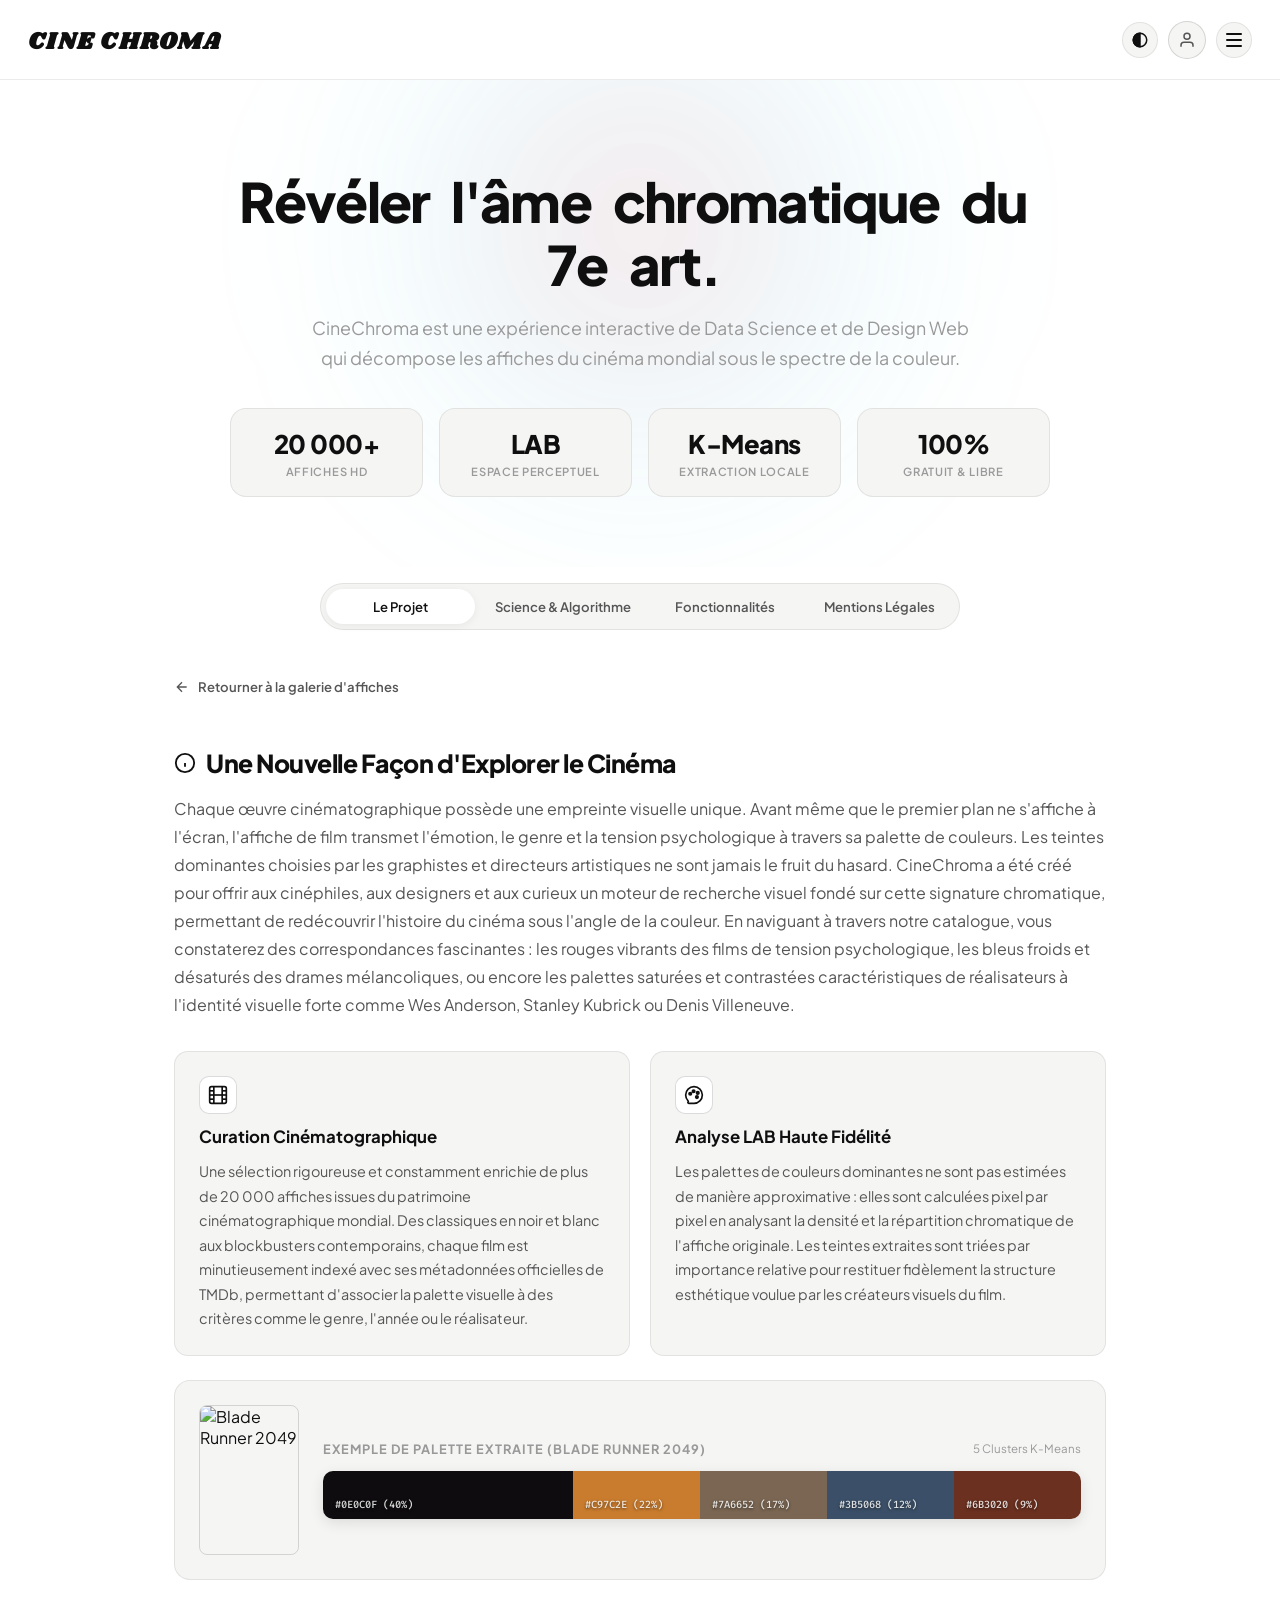
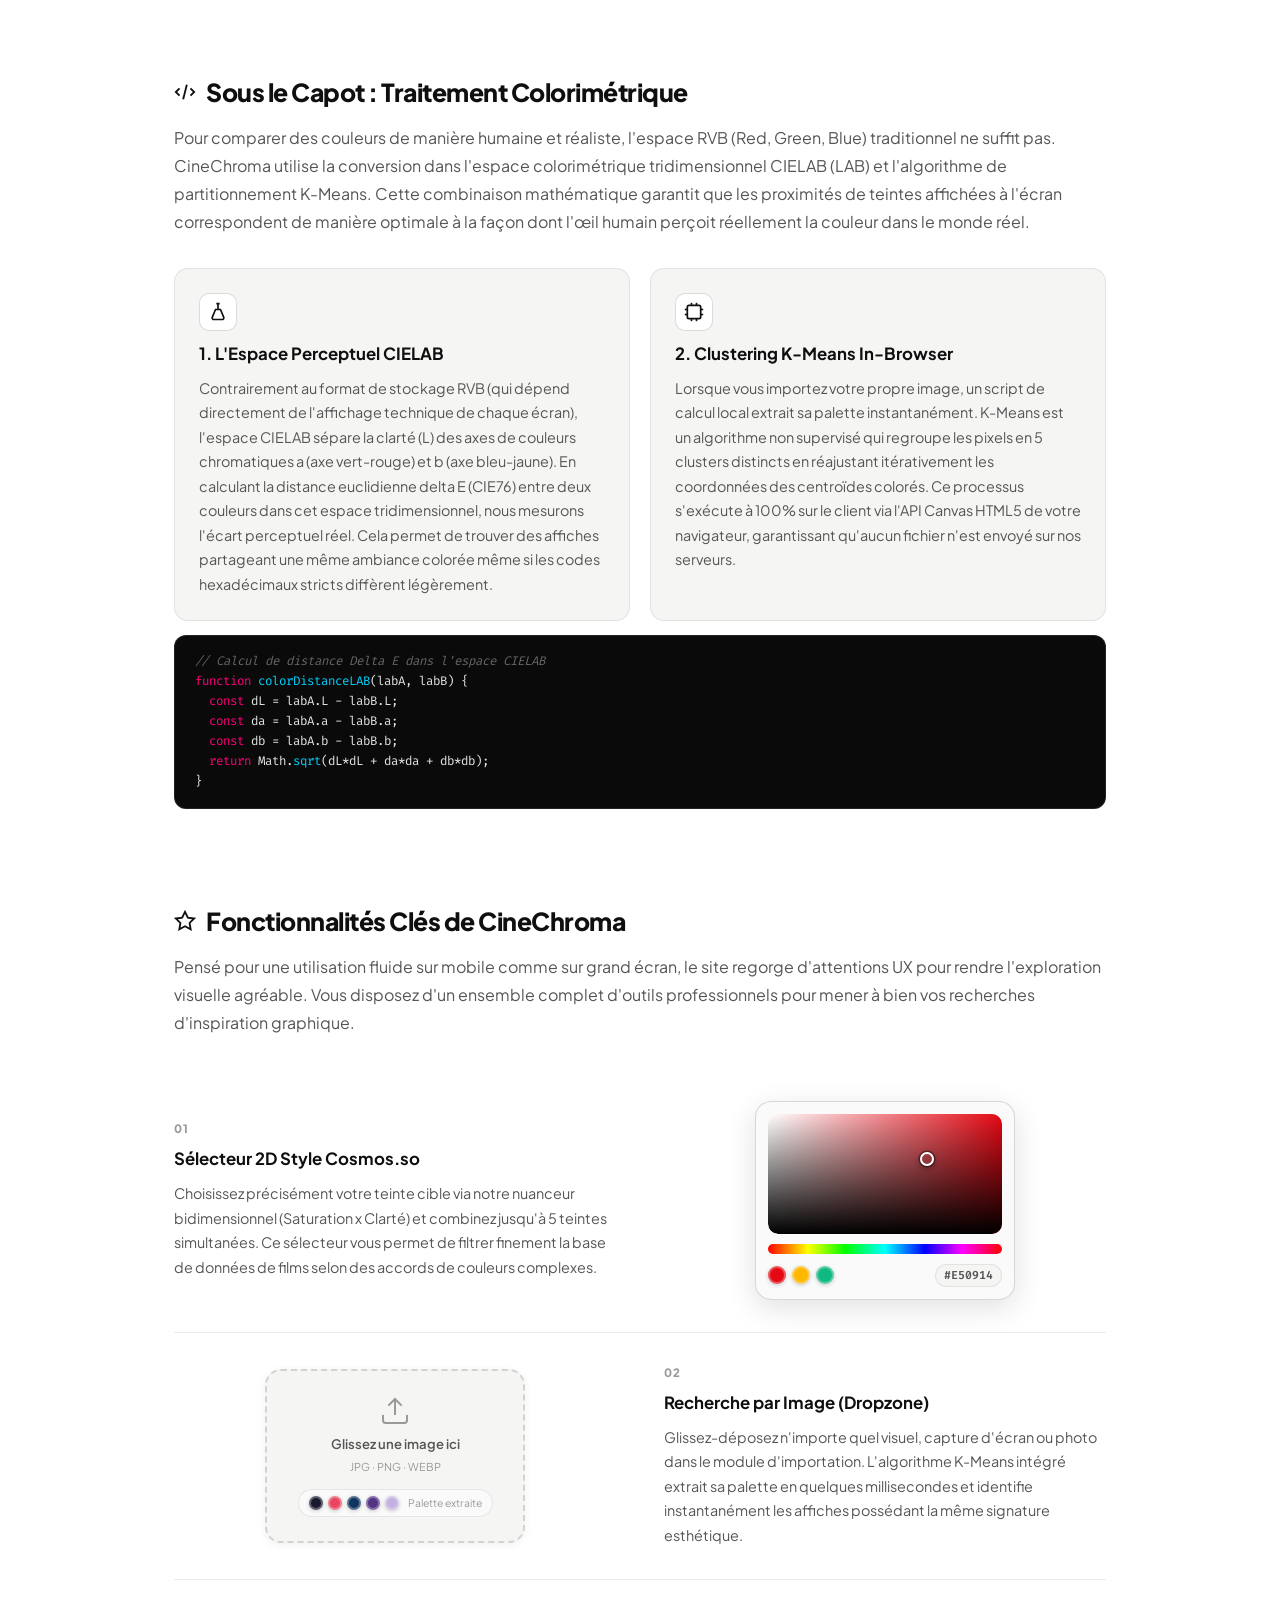
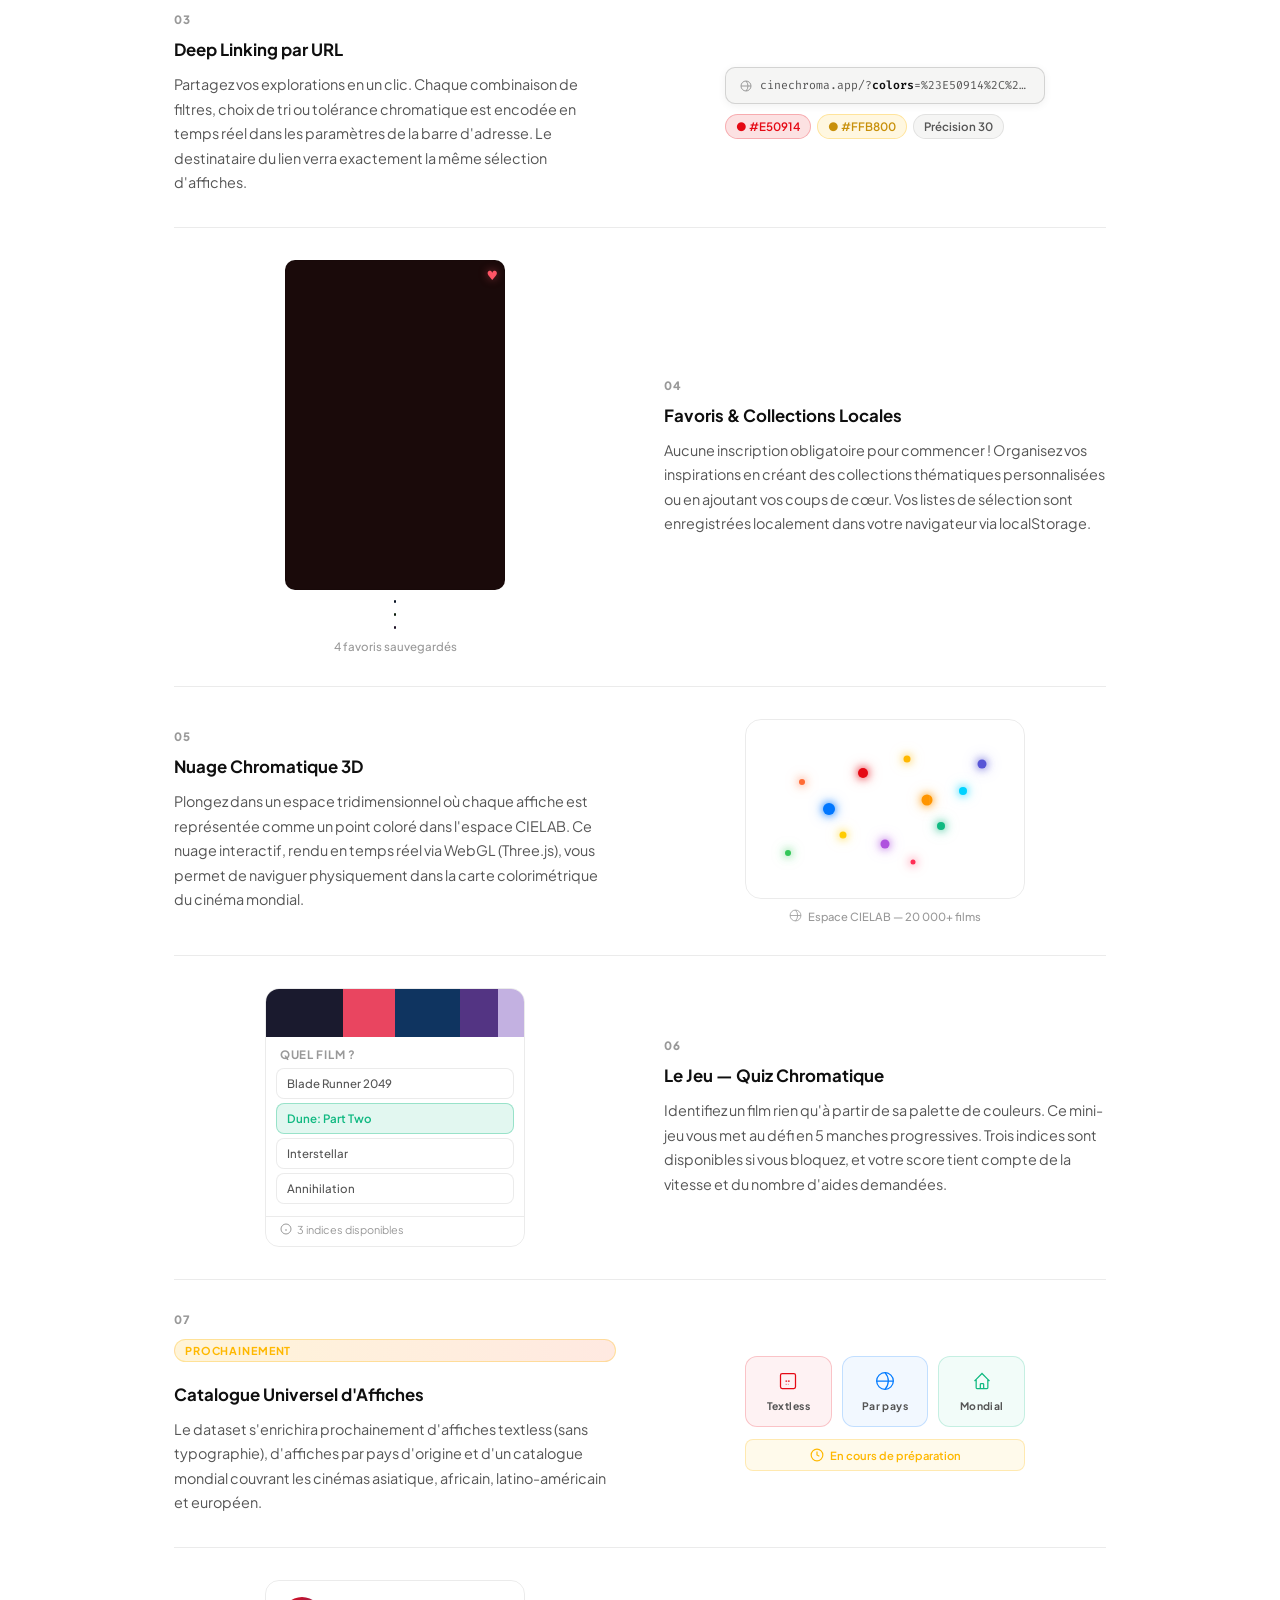
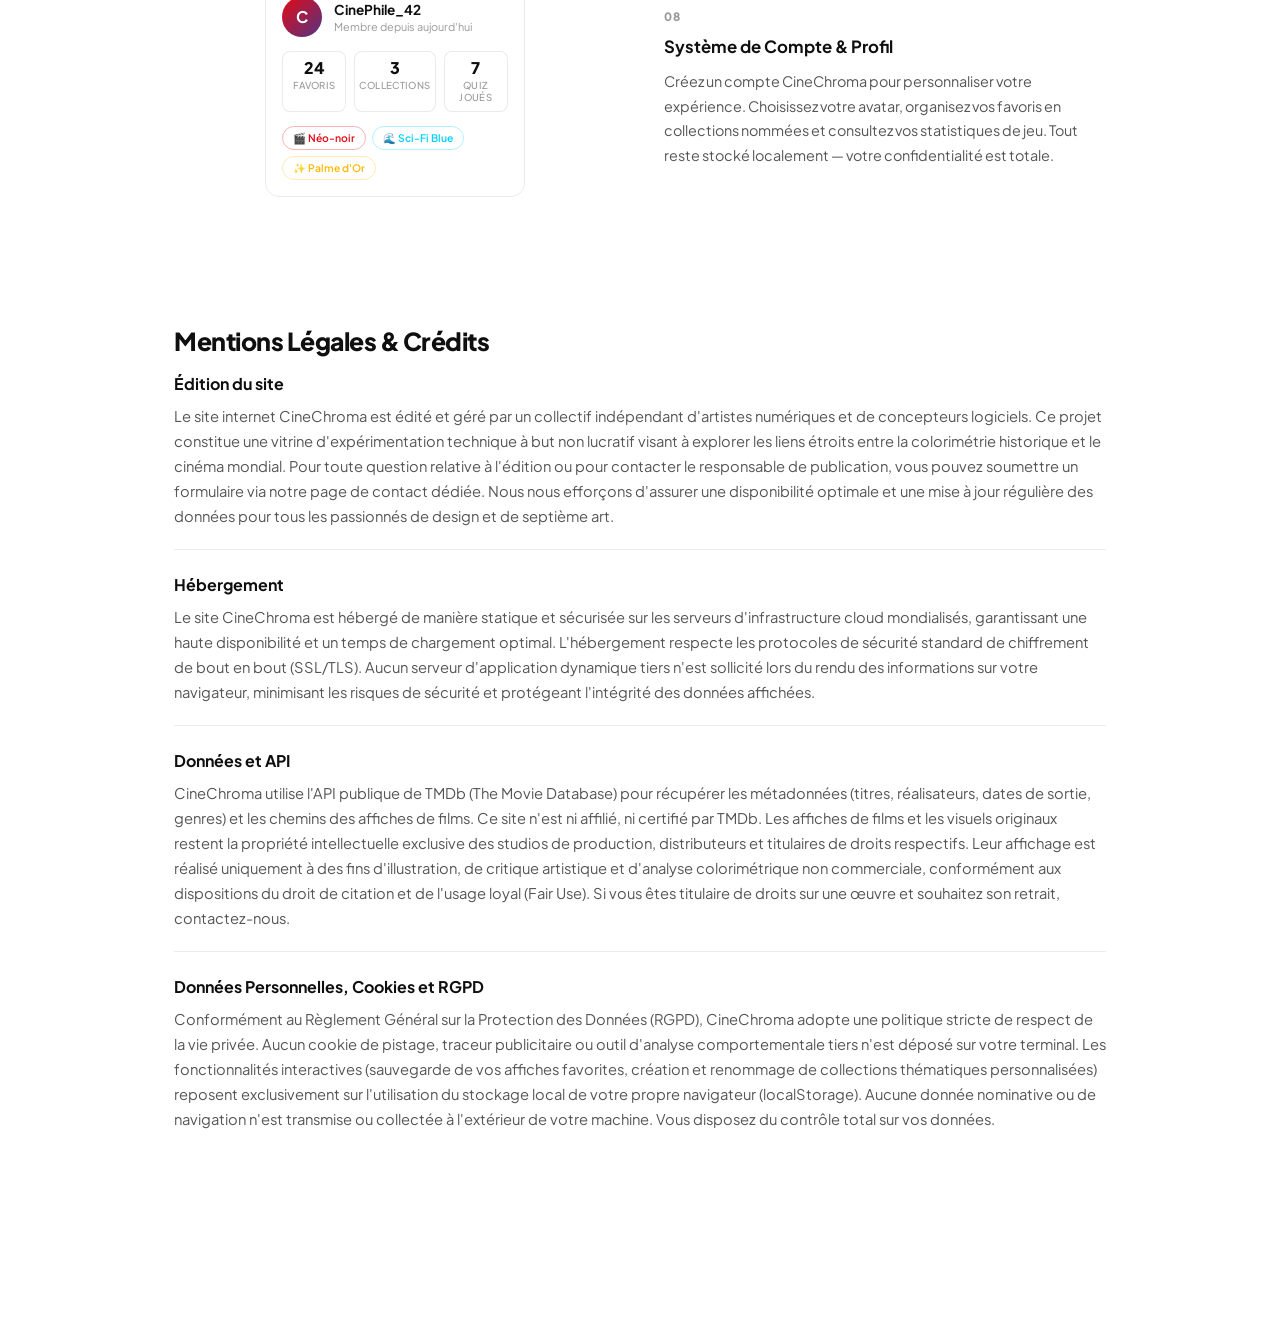
==== commit ad35cf2c: "Mise à jour des affiches et données" ====
--- a/about.html
+++ b/about.html
@@ -318,6 +318,161 @@
           </div>
         </div>
 
+        <div class="feature-divider"></div>
+
+        <!-- Feature 5: 3D Color Cloud -->
+        <div class="feature-showcase-row">
+          <div class="feature-showcase-text">
+            <div class="feature-number">05</div>
+            <h3 class="tech-card-title" data-i18n="features_feat5_title">Nuage Chromatique 3D</h3>
+            <p class="tech-card-desc" data-i18n="features_feat5_desc">Plongez dans un espace tridimensionnel où chaque affiche est représentée comme un point coloré dans l'espace CIELAB. Ce nuage interactif, rendu en temps réel via WebGL (Three.js), vous permet de naviguer physiquement dans la carte colorimétrique du cinéma mondial — une expérience de visualisation unique au monde.</p>
+          </div>
+          <div class="feature-showcase-demo">
+            <div class="demo-3d-cloud">
+              <div class="demo-3d-canvas">
+                <div class="demo-3d-orbit">
+                  <div class="demo-3d-dot" style="--x:42%;--y:30%;--c:#e50914;--s:10px;"></div>
+                  <div class="demo-3d-dot" style="--x:58%;--y:22%;--c:#FFB800;--s:7px;"></div>
+                  <div class="demo-3d-dot" style="--x:30%;--y:50%;--c:#0077ff;--s:12px;"></div>
+                  <div class="demo-3d-dot" style="--x:70%;--y:60%;--c:#10B981;--s:8px;"></div>
+                  <div class="demo-3d-dot" style="--x:50%;--y:70%;--c:#AF52DE;--s:9px;"></div>
+                  <div class="demo-3d-dot" style="--x:20%;--y:35%;--c:#FF6B35;--s:6px;"></div>
+                  <div class="demo-3d-dot" style="--x:78%;--y:40%;--c:#00D2FF;--s:8px;"></div>
+                  <div class="demo-3d-dot" style="--x:60%;--y:80%;--c:#FF2D55;--s:5px;"></div>
+                  <div class="demo-3d-dot" style="--x:35%;--y:65%;--c:#FFCC00;--s:7px;"></div>
+                  <div class="demo-3d-dot" style="--x:85%;--y:25%;--c:#5856D6;--s:9px;"></div>
+                  <div class="demo-3d-dot" style="--x:15%;--y:75%;--c:#34C759;--s:6px;"></div>
+                  <div class="demo-3d-dot" style="--x:65%;--y:45%;--c:#FF9500;--s:11px;"></div>
+                  <div class="demo-3d-grid-line" style="top:33%;"></div>
+                  <div class="demo-3d-grid-line" style="top:66%;"></div>
+                  <div class="demo-3d-grid-line demo-3d-grid-v" style="left:33%;"></div>
+                  <div class="demo-3d-grid-line demo-3d-grid-v" style="left:66%;"></div>
+                </div>
+              </div>
+              <div class="demo-3d-label">
+                <svg viewBox="0 0 24 24" fill="none" stroke="currentColor" stroke-width="1.5" width="13" height="13"><circle cx="12" cy="12" r="10"/><path d="M2 12h20"/><path d="M12 2a15.3 15.3 0 0 1 4 10 15.3 15.3 0 0 1-4 10"/></svg>
+                Espace CIELAB — 20 000+ films
+              </div>
+            </div>
+          </div>
+        </div>
+
+        <div class="feature-divider"></div>
+
+        <!-- Feature 6: Game -->
+        <div class="feature-showcase-row feature-showcase-row--reverse">
+          <div class="feature-showcase-text">
+            <div class="feature-number">06</div>
+            <h3 class="tech-card-title" data-i18n="features_feat6_title">Le Jeu — Quiz Chromatique</h3>
+            <p class="tech-card-desc" data-i18n="features_feat6_desc">Êtes-vous capable d'identifier un film rien qu'à partir de sa palette de couleurs ? Ce mini-jeu de culture cinématographique vous met au défi en 5 manches de difficulté progressive. Trois indices sont disponibles si vous bloquez. Votre score est calculé selon votre rapidité et le nombre d'indices utilisés.</p>
+          </div>
+          <div class="feature-showcase-demo">
+            <div class="demo-game-preview">
+              <div class="demo-game-palette">
+                <div class="demo-game-swatch" style="background:#1a1a2e;flex:3;"></div>
+                <div class="demo-game-swatch" style="background:#e94560;flex:2;"></div>
+                <div class="demo-game-swatch" style="background:#0f3460;flex:2.5;"></div>
+                <div class="demo-game-swatch" style="background:#533483;flex:1.5;"></div>
+                <div class="demo-game-swatch" style="background:#c3b1e1;flex:1;"></div>
+              </div>
+              <div class="demo-game-question">Quel film ?</div>
+              <div class="demo-game-choices">
+                <div class="demo-game-choice">Blade Runner 2049</div>
+                <div class="demo-game-choice demo-game-choice--correct">Dune: Part Two</div>
+                <div class="demo-game-choice">Interstellar</div>
+                <div class="demo-game-choice">Annihilation</div>
+              </div>
+              <div class="demo-game-hint">
+                <svg viewBox="0 0 24 24" fill="none" stroke="currentColor" stroke-width="2" width="12" height="12"><circle cx="12" cy="12" r="10"/><line x1="12" y1="16" x2="12" y2="12"/><line x1="12" y1="8" x2="12.01" y2="8"/></svg>
+                3 indices disponibles
+              </div>
+            </div>
+          </div>
+        </div>
+
+        <div class="feature-divider"></div>
+
+        <!-- Feature 7: Poster Types (Coming Soon) -->
+        <div class="feature-showcase-row">
+          <div class="feature-showcase-text">
+            <div class="feature-number">07</div>
+            <div class="feature-badge-coming-soon" data-i18n="features_coming_soon">Prochainement</div>
+            <h3 class="tech-card-title" data-i18n="features_feat7_title">Catalogue Universel d'Affiches</h3>
+            <p class="tech-card-desc" data-i18n="features_feat7_desc">Le dataset CineChroma s'enrichira prochainement de nouveaux types d'affiches : les <strong>affiches textless</strong> (sans typographie, pour une lecture chromatique pure), les <strong>affiches par pays d'origine</strong> (chaque marché développant sa propre identité visuelle) et un catalogue mondial couvrant les cinémas asiatique, africain, latino-américain et européen.</p>
+          </div>
+          <div class="feature-showcase-demo">
+            <div class="demo-poster-types">
+              <div class="demo-poster-type-grid">
+                <div class="demo-poster-type-card demo-poster-textless">
+                  <div class="demo-poster-type-icon">
+                    <svg viewBox="0 0 24 24" fill="none" stroke="currentColor" stroke-width="1.5" width="20" height="20"><rect x="3" y="3" width="18" height="18" rx="2"/><line x1="9" y1="12" x2="15" y2="12" stroke-dasharray="2 1"/><line x1="9" y1="16" x2="13" y2="16" stroke-dasharray="2 1" opacity="0.4"/></svg>
+                  </div>
+                  <span class="demo-poster-type-label">Textless</span>
+                </div>
+                <div class="demo-poster-type-card demo-poster-country">
+                  <div class="demo-poster-type-icon">
+                    <svg viewBox="0 0 24 24" fill="none" stroke="currentColor" stroke-width="1.5" width="20" height="20"><circle cx="12" cy="12" r="10"/><path d="M2 12h20M12 2a15.3 15.3 0 0 1 4 10 15.3 15.3 0 0 1-4 10"/></svg>
+                  </div>
+                  <span class="demo-poster-type-label">Par pays</span>
+                </div>
+                <div class="demo-poster-type-card demo-poster-world">
+                  <div class="demo-poster-type-icon">
+                    <svg viewBox="0 0 24 24" fill="none" stroke="currentColor" stroke-width="1.5" width="20" height="20"><path d="M3 12l2-2m0 0l7-7 7 7M5 10v10a1 1 0 001 1h3m10-11l2 2m-2-2v10a1 1 0 01-1 1h-3m-6 0a1 1 0 001-1v-4a1 1 0 011-1h2a1 1 0 011 1v4a1 1 0 001 1m-6 0h6"/></svg>
+                  </div>
+                  <span class="demo-poster-type-label">Mondial</span>
+                </div>
+              </div>
+              <div class="demo-poster-coming-banner">
+                <svg viewBox="0 0 24 24" fill="none" stroke="currentColor" stroke-width="2" width="14" height="14"><circle cx="12" cy="12" r="10"/><polyline points="12 6 12 12 16 14"/></svg>
+                En cours de préparation
+              </div>
+            </div>
+          </div>
+        </div>
+
+        <div class="feature-divider"></div>
+
+        <!-- Feature 8: Account -->
+        <div class="feature-showcase-row feature-showcase-row--reverse">
+          <div class="feature-showcase-text">
+            <div class="feature-number">08</div>
+            <h3 class="tech-card-title" data-i18n="features_feat8_title">Système de Compte &amp; Profil</h3>
+            <p class="tech-card-desc" data-i18n="features_feat8_desc">Créez un compte CineChroma pour personnaliser votre expérience. Choisissez votre avatar parmi notre galerie de palettes cinématographiques, organisez vos favoris en collections thématiques nommées, et accédez à vos statistiques de jeu. Tout reste stocké localement — votre confidentialité est totale.</p>
+          </div>
+          <div class="feature-showcase-demo">
+            <div class="demo-account-card">
+              <div class="demo-account-header">
+                <div class="demo-account-avatar" style="background: linear-gradient(135deg, #e50914 0%, #533483 100%);">
+                  <span>C</span>
+                </div>
+                <div class="demo-account-info">
+                  <div class="demo-account-name">CinePhile_42</div>
+                  <div class="demo-account-meta">Membre depuis aujourd'hui</div>
+                </div>
+              </div>
+              <div class="demo-account-stats">
+                <div class="demo-account-stat">
+                  <div class="demo-account-stat-val">24</div>
+                  <div class="demo-account-stat-lbl">Favoris</div>
+                </div>
+                <div class="demo-account-stat">
+                  <div class="demo-account-stat-val">3</div>
+                  <div class="demo-account-stat-lbl">Collections</div>
+                </div>
+                <div class="demo-account-stat">
+                  <div class="demo-account-stat-val">7</div>
+                  <div class="demo-account-stat-lbl">Quiz joués</div>
+                </div>
+              </div>
+              <div class="demo-account-collections">
+                <div class="demo-collection-pill" style="border-color:rgba(229,9,20,0.3);color:#e50914;">🎬 Néo-noir</div>
+                <div class="demo-collection-pill" style="border-color:rgba(0,210,255,0.3);color:#00D2FF;">🌊 Sci-Fi Blue</div>
+                <div class="demo-collection-pill" style="border-color:rgba(255,184,0,0.3);color:#FFB800;">✨ Palme d'Or</div>
+              </div>
+            </div>
+          </div>
+        </div>
+
       </section>
     </div>
 
@@ -357,19 +512,31 @@
         </button>
       </div>
       <nav class="nav-menu-links">
-        <a href="./index.html" class="nav-menu-link">
-          <svg viewBox="0 0 24 24" fill="none" stroke="currentColor" stroke-width="1.5" width="18" height="18"><rect x="3" y="3" width="7" height="7" rx="1"/><rect x="14" y="3" width="7" height="7" rx="1"/><rect x="3" y="14" width="7" height="7" rx="1"/><rect x="14" y="14" width="7" height="7" rx="1"/></svg>
+        <a href="./index.html" id="nav-link-gallery" class="nav-menu-link">
+          <svg viewBox="0 0 24 24" fill="none" stroke="currentColor" stroke-width="1.5" width="18" height="18">
+            <rect x="3" y="3" width="7" height="7" rx="1"/><rect x="14" y="3" width="7" height="7" rx="1"/>
+            <rect x="3" y="14" width="7" height="7" rx="1"/><rect x="14" y="14" width="7" height="7" rx="1"/>
+          </svg>
           <span data-i18n="nav_gallery">Explorer</span>
         </a>
-        <a href="./index.html?genre=__favorites__" class="nav-menu-link">
+        <a href="./game.html" id="nav-link-game" class="nav-menu-link">
+          <svg viewBox="0 0 24 24" fill="none" stroke="currentColor" stroke-width="1.5" width="18" height="18">
+            <rect x="2" y="6" width="20" height="12" rx="2" ry="2"></rect>
+            <path d="M6 12h4"></path><path d="M8 10v4"></path>
+            <line x1="15" y1="13" x2="15.01" y2="13"></line>
+            <line x1="18" y1="11" x2="18.01" y2="11"></line>
+          </svg>
+          <span data-i18n="nav_game">Le Jeu</span>
+        </a>
+        <a href="./profile.html?tab=likes" class="nav-menu-link">
           <svg viewBox="0 0 24 24" fill="none" stroke="currentColor" stroke-width="1.5" width="18" height="18"><path d="M20.84 4.61a5.5 5.5 0 0 0-7.78 0L12 5.67l-1.06-1.06a5.5 5.5 0 0 0-7.78 7.78l1.06 1.06L12 21.23l7.78-7.78 1.06-1.06a5.5 5.5 0 0 0 0-7.78z"/></svg>
           <span data-i18n="favorites">Favoris</span>
         </a>
-        <a href="./index.html" class="nav-menu-link">
+        <a href="./profile.html?tab=collections" class="nav-menu-link">
           <svg viewBox="0 0 24 24" fill="none" stroke="currentColor" stroke-width="1.5" width="18" height="18"><path d="M22 19a2 2 0 0 1-2 2H4a2 2 0 0 1-2-2V5a2 2 0 0 1 2-2h5l2 3h9a2 2 0 0 1 2 2z"/></svg>
           <span data-i18n="nav_collections">Collections</span>
         </a>
-        <a href="./index.html" id="nav-link-profile" class="nav-menu-link">
+        <a href="./profile.html" id="nav-link-profile" class="nav-menu-link">
           <svg viewBox="0 0 24 24" fill="none" stroke="currentColor" stroke-width="1.5" width="18" height="18"><path d="M20 21v-2a4 4 0 0 0-4-4H8a4 4 0 0 0-4 4v2"/><circle cx="12" cy="7" r="4"/></svg>
           <span data-i18n="nav_profile">Mon Profil</span>
         </a>
--- a/style.css
+++ b/style.css
@@ -2660,6 +2660,302 @@
   font-weight: 500;
 }
 
+/* ─── Feature badge: Coming Soon ─────────────────────────────── */
+.feature-badge-coming-soon {
+  display: inline-flex;
+  align-items: center;
+  gap: 6px;
+  padding: 4px 10px;
+  border-radius: 20px;
+  font-size: 0.68rem;
+  font-weight: 700;
+  letter-spacing: 0.08em;
+  text-transform: uppercase;
+  background: linear-gradient(90deg, rgba(255,184,0,0.15), rgba(255,107,53,0.15));
+  color: #FFB800;
+  border: 1px solid rgba(255,184,0,0.3);
+  margin-bottom: 10px;
+}
+
+/* ─── Feature 5: 3D Cloud Demo ────────────────────────────────── */
+.demo-3d-cloud {
+  display: flex;
+  flex-direction: column;
+  gap: 10px;
+  align-items: center;
+  width: 100%;
+}
+.demo-3d-canvas {
+  width: 100%;
+  max-width: 280px;
+  height: 180px;
+  background: radial-gradient(ellipse at 40% 40%, rgba(88,86,214,0.12) 0%, transparent 65%),
+              radial-gradient(ellipse at 70% 70%, rgba(0,210,255,0.08) 0%, transparent 60%),
+              var(--surface-2);
+  border-radius: 16px;
+  border: 1px solid var(--border);
+  position: relative;
+  overflow: hidden;
+}
+.demo-3d-orbit {
+  position: absolute;
+  inset: 0;
+}
+.demo-3d-dot {
+  position: absolute;
+  left: var(--x);
+  top: var(--y);
+  width: var(--s);
+  height: var(--s);
+  border-radius: 50%;
+  background: var(--c);
+  box-shadow: 0 0 8px var(--c), 0 0 16px color-mix(in srgb, var(--c) 40%, transparent);
+  transform: translate(-50%, -50%);
+  animation: float3d 4s ease-in-out infinite;
+  animation-delay: calc(var(--x) * 0.05s);
+}
+@keyframes float3d {
+  0%, 100% { transform: translate(-50%, -50%) scale(1); opacity: 0.85; }
+  50% { transform: translate(-50%, -54%) scale(1.15); opacity: 1; }
+}
+.demo-3d-grid-line {
+  position: absolute;
+  left: 10%;
+  right: 10%;
+  height: 1px;
+  background: rgba(255,255,255,0.05);
+  pointer-events: none;
+}
+.demo-3d-grid-v {
+  top: 10%;
+  bottom: 10%;
+  left: auto;
+  right: auto;
+  width: 1px;
+  height: auto;
+  background: rgba(255,255,255,0.05);
+}
+.demo-3d-label {
+  display: flex;
+  align-items: center;
+  gap: 6px;
+  font-size: 0.7rem;
+  color: var(--text-3);
+  font-weight: 500;
+}
+
+/* ─── Feature 6: Game Preview ─────────────────────────────────── */
+.demo-game-preview {
+  width: 100%;
+  max-width: 260px;
+  background: var(--surface-2);
+  border: 1px solid var(--border);
+  border-radius: 14px;
+  overflow: hidden;
+  display: flex;
+  flex-direction: column;
+  gap: 0;
+}
+.demo-game-palette {
+  display: flex;
+  height: 48px;
+  width: 100%;
+}
+.demo-game-swatch {
+  flex: 1;
+  transition: flex 0.3s ease;
+}
+.demo-game-question {
+  font-size: 0.72rem;
+  font-weight: 700;
+  letter-spacing: 0.06em;
+  text-transform: uppercase;
+  color: var(--text-3);
+  padding: 10px 14px 6px;
+}
+.demo-game-choices {
+  display: flex;
+  flex-direction: column;
+  gap: 4px;
+  padding: 0 10px 8px;
+}
+.demo-game-choice {
+  padding: 7px 10px;
+  border-radius: 8px;
+  font-size: 0.72rem;
+  font-weight: 500;
+  color: var(--text-2);
+  background: var(--surface-3, rgba(255,255,255,0.04));
+  border: 1px solid var(--border);
+  cursor: default;
+  transition: background 0.2s;
+}
+.demo-game-choice--correct {
+  background: rgba(16,185,129,0.12);
+  border-color: rgba(16,185,129,0.35);
+  color: #10B981;
+  font-weight: 600;
+}
+.demo-game-hint {
+  display: flex;
+  align-items: center;
+  gap: 5px;
+  font-size: 0.68rem;
+  color: var(--text-3);
+  padding: 6px 14px 10px;
+  border-top: 1px solid var(--border);
+  margin-top: 4px;
+}
+
+/* ─── Feature 7: Poster Types ─────────────────────────────────── */
+.demo-poster-types {
+  display: flex;
+  flex-direction: column;
+  gap: 12px;
+  align-items: center;
+  width: 100%;
+  max-width: 280px;
+}
+.demo-poster-type-grid {
+  display: grid;
+  grid-template-columns: repeat(3, 1fr);
+  gap: 10px;
+  width: 100%;
+}
+.demo-poster-type-card {
+  display: flex;
+  flex-direction: column;
+  align-items: center;
+  gap: 8px;
+  padding: 14px 8px;
+  border-radius: 12px;
+  border: 1px solid var(--border);
+  background: var(--surface-2);
+  transition: border-color 0.2s, background 0.2s;
+}
+.demo-poster-textless {
+  border-color: rgba(229,9,20,0.2);
+  background: rgba(229,9,20,0.05);
+}
+.demo-poster-textless .demo-poster-type-icon { color: #e50914; }
+.demo-poster-country {
+  border-color: rgba(0,122,255,0.2);
+  background: rgba(0,122,255,0.05);
+}
+.demo-poster-country .demo-poster-type-icon { color: #007AFF; }
+.demo-poster-world {
+  border-color: rgba(16,185,129,0.2);
+  background: rgba(16,185,129,0.05);
+}
+.demo-poster-world .demo-poster-type-icon { color: #10B981; }
+.demo-poster-type-icon {
+  display: flex;
+  align-items: center;
+  justify-content: center;
+  color: var(--text-3);
+}
+.demo-poster-type-label {
+  font-size: 0.65rem;
+  font-weight: 700;
+  letter-spacing: 0.04em;
+  color: var(--text-2);
+  text-align: center;
+}
+.demo-poster-coming-banner {
+  display: flex;
+  align-items: center;
+  gap: 6px;
+  padding: 8px 14px;
+  border-radius: 8px;
+  background: rgba(255,184,0,0.08);
+  border: 1px solid rgba(255,184,0,0.25);
+  color: #FFB800;
+  font-size: 0.7rem;
+  font-weight: 600;
+  width: 100%;
+  justify-content: center;
+}
+
+/* ─── Feature 8: Account Card ─────────────────────────────────── */
+.demo-account-card {
+  width: 100%;
+  max-width: 260px;
+  background: var(--surface-2);
+  border: 1px solid var(--border);
+  border-radius: 14px;
+  padding: 16px;
+  display: flex;
+  flex-direction: column;
+  gap: 14px;
+}
+.demo-account-header {
+  display: flex;
+  align-items: center;
+  gap: 12px;
+}
+.demo-account-avatar {
+  width: 40px;
+  height: 40px;
+  border-radius: 50%;
+  display: flex;
+  align-items: center;
+  justify-content: center;
+  font-size: 1rem;
+  font-weight: 700;
+  color: #fff;
+  flex-shrink: 0;
+}
+.demo-account-name {
+  font-size: 0.85rem;
+  font-weight: 700;
+  color: var(--text-1);
+}
+.demo-account-meta {
+  font-size: 0.68rem;
+  color: var(--text-3);
+  margin-top: 2px;
+}
+.demo-account-stats {
+  display: grid;
+  grid-template-columns: repeat(3, 1fr);
+  gap: 8px;
+}
+.demo-account-stat {
+  background: var(--surface-3, rgba(255,255,255,0.04));
+  border: 1px solid var(--border);
+  border-radius: 8px;
+  padding: 8px 4px;
+  text-align: center;
+}
+.demo-account-stat-val {
+  font-size: 1rem;
+  font-weight: 800;
+  color: var(--text-1);
+  line-height: 1;
+}
+.demo-account-stat-lbl {
+  font-size: 0.6rem;
+  color: var(--text-3);
+  font-weight: 500;
+  margin-top: 3px;
+  text-transform: uppercase;
+  letter-spacing: 0.04em;
+}
+.demo-account-collections {
+  display: flex;
+  flex-wrap: wrap;
+  gap: 6px;
+}
+.demo-collection-pill {
+  padding: 4px 10px;
+  border-radius: 20px;
+  font-size: 0.65rem;
+  font-weight: 600;
+  border: 1px solid var(--border);
+  color: var(--text-2);
+  background: transparent;
+}
+
 /* Mobile responsive for feature showcase */
 @media (max-width: 768px) {
   .feature-showcase-row {
@@ -3270,3 +3566,1141 @@
   }
 }
 
+/* =========================================
+   GAME PAGE UI
+   ========================================= */
+.game-body {
+  overflow: hidden;
+  position: fixed;
+  width: 100%;
+  height: 100%;
+}
+
+.game-page-container {
+  position: relative;
+  min-height: 100dvh;
+  display: flex;
+  align-items: center;
+  justify-content: center;
+  padding: 40px 10px 20px;
+  overflow: hidden;
+}
+
+.game-bg-container {
+  position: fixed;
+  top: 0; left: 0; width: 100vw; height: 100vh;
+  z-index: -1;
+  pointer-events: none;
+}
+
+.game-bg-poster {
+  width: 100%;
+  height: 100%;
+  object-fit: cover;
+  filter: blur(40px) brightness(0.4);
+  transform: scale(1.1);
+  transition: filter 1s ease;
+}
+.game-bg-overlay {
+  position: absolute;
+  top: 0; left: 0; width: 100%; height: 100%;
+  background: rgba(11, 11, 14, 0.7);
+}
+
+.game-screen {
+  position: relative;
+  z-index: 1;
+  width: 100%;
+  max-width: 600px;
+  max-height: calc(100dvh - 100px);
+  overflow-y: auto;
+  background: rgba(0, 0, 0, 0.3);
+  backdrop-filter: blur(20px);
+  -webkit-backdrop-filter: blur(20px);
+  color: #fff;
+  border-radius: 20px;
+  border: 1px solid rgba(255, 255, 255, 0.15);
+  padding: 24px;
+  box-shadow: 0 20px 50px rgba(0,0,0,0.5);
+  display: flex;
+  flex-direction: column;
+}
+.game-screen::-webkit-scrollbar { width: 4px; }
+.game-screen::-webkit-scrollbar-thumb { background: rgba(255,255,255,0.3); border-radius: 2px; }
+.game-screen[hidden] {
+  display: none !important;
+}
+
+/* TOP BAR */
+.game-top-bar {
+  display: flex;
+  justify-content: space-between;
+  font-size: 16px;
+  font-weight: 700;
+  margin-bottom: 12px;
+  color: rgba(255, 255, 255, 0.8);
+}
+.game-progress-bar-wrap {
+  width: 100%;
+  height: 8px;
+  background: var(--bg-hover);
+  border-radius: 4px;
+  margin-bottom: 30px;
+  overflow: hidden;
+}
+.game-progress-bar {
+  height: 100%;
+  background: var(--accent);
+  border-radius: 4px;
+  transition: width 0.5s ease;
+}
+
+/* MAIN AREA */
+.game-main-area {
+  display: flex;
+  flex-direction: column;
+  align-items: center;
+  gap: 20px;
+}
+.game-palette {
+  display: flex;
+  gap: 12px;
+  margin-bottom: 10px;
+}
+.game-swatch {
+  width: 50px;
+  height: 120px;
+  border-radius: 25px;
+  box-shadow: 0 4px 12px rgba(0,0,0,0.2);
+  transition: transform 0.3s ease;
+}
+@media (max-width: 480px) {
+  .game-swatch {
+    width: 40px;
+    height: 70px;
+    border-radius: 15px;
+  }
+}
+
+/* HINTS */
+.game-hints-section {
+  display: flex;
+  flex-direction: column;
+  align-items: center;
+  gap: 10px;
+  width: 100%;
+  min-height: 120px;
+}
+.game-hint-btn {
+  background: transparent;
+  border: 1px solid rgba(255, 255, 255, 0.3);
+  color: #fff;
+  padding: 8px 16px;
+  border-radius: 20px;
+  font-size: 13px;
+  cursor: pointer;
+  transition: var(--transition);
+}
+.game-hint-btn:hover:not(:disabled) {
+  background: rgba(255, 255, 255, 0.1);
+}
+.game-hint-btn:disabled {
+  opacity: 0.5;
+  cursor: default;
+}
+.game-hint-display {
+  background: rgba(255,255,255,0.08);
+  border-radius: 12px;
+  padding: 12px;
+  width: 100%;
+  text-align: center;
+  font-size: 14px;
+  color: #fff;
+  display: flex;
+  flex-direction: column;
+  gap: 6px;
+}
+
+/* INFO REVEAL */
+.game-reveal-info {
+  text-align: center;
+  animation: fadeIn 0.5s ease forwards;
+}
+.game-reveal-info h3 {
+  font-size: 20px;
+  margin-bottom: 4px;
+}
+.game-reveal-info p {
+  color: rgba(255, 255, 255, 0.7);
+}
+
+.game-choices {
+  display: grid;
+  grid-template-columns: 1fr 1fr;
+  gap: 12px;
+  width: 100%;
+}
+.game-choice-btn {
+  background: rgba(255, 255, 255, 0.05);
+  border: 1px solid rgba(255, 255, 255, 0.15);
+  color: #fff;
+  padding: 16px;
+  border-radius: 14px;
+  font-size: 14px;
+  font-weight: 600;
+  cursor: pointer;
+  transition: transform 0.2s cubic-bezier(0.4, 0, 0.2, 1), background 0.3s ease, border-color 0.3s ease;
+  min-height: 70px;
+}
+.game-choice-btn:hover:not(:disabled) {
+  background: rgba(255, 255, 255, 0.15);
+  transform: translateY(-2px);
+}
+.game-choice-btn:active:not(:disabled) {
+  transform: translateY(0);
+}
+.game-choice-btn:disabled {
+  cursor: default;
+  opacity: 0.8;
+}
+.game-choice-btn.correct {
+  background: rgba(46, 204, 113, 0.2) !important;
+  border-color: #2ecc71 !important;
+  color: #2ecc71 !important;
+  transform: scale(1.02);
+}
+.game-choice-btn.wrong {
+  background: rgba(231, 76, 60, 0.2) !important;
+  border-color: #e74c3c !important;
+  color: #e74c3c !important;
+  opacity: 0.6;
+}
+.game-next-btn {
+  background: #E50914; /* Accent color to ensure visibility */
+  color: #fff;
+  border: none;
+  padding: 14px 28px;
+  border-radius: 30px;
+  font-size: 16px;
+  font-weight: 700;
+  cursor: pointer;
+  margin-top: 10px;
+}
+.game-next-btn:hover {
+  background: #f40612;
+}
+
+/* EPIC START SCREEN */
+.game-start-landing {
+  position: absolute;
+  top: 0; left: 0; right: 0; bottom: 0;
+  display: flex;
+  align-items: center;
+  justify-content: center;
+  z-index: 10;
+  background: rgba(0,0,0,0.4);
+  backdrop-filter: blur(5px);
+}
+.game-start-content-epic {
+  text-align: center;
+  display: flex;
+  flex-direction: column;
+  align-items: center;
+  padding: 40px;
+  max-width: 600px;
+  animation: fadeIn 1s ease-out;
+}
+.game-epic-title {
+  font-size: 56px;
+  font-family: 'Shrikhand', cursive;
+  font-weight: 400;
+  margin-bottom: 16px;
+  letter-spacing: 2px;
+}
+@media (max-width: 600px) {
+  .game-epic-title { font-size: 40px; }
+}
+.game-epic-desc {
+  font-size: 18px;
+  color: rgba(255, 255, 255, 0.8);
+  margin-bottom: 50px;
+  line-height: 1.5;
+}
+.game-epic-rules {
+  display: flex;
+  flex-direction: column;
+  gap: 24px;
+  width: 100%;
+}
+.epic-rule-item {
+  display: flex;
+  align-items: center;
+  gap: 24px;
+  text-align: left;
+}
+.epic-rule-icon {
+  font-size: 24px;
+  background: rgba(255, 255, 255, 0.1);
+  width: 54px;
+  height: 54px;
+  display: flex;
+  align-items: center;
+  justify-content: center;
+  border-radius: 50%;
+  backdrop-filter: blur(10px);
+  flex-shrink: 0;
+  border: 1px solid rgba(255,255,255,0.15);
+}
+.epic-rule-text {
+  font-size: 17px;
+  color: rgba(255,255,255,0.9);
+  font-weight: 500;
+}
+
+/* END SCREEN */
+.game-end-content {
+  text-align: center;
+  display: flex;
+  flex-direction: column;
+  gap: 16px;
+}
+.game-end-title {
+  font-size: 28px;
+  font-weight: 700;
+}
+.game-end-score {
+  font-size: 20px;
+  font-weight: 700;
+  color: #fff;
+  opacity: 0.9;
+}
+.game-recap-list {
+  display: flex;
+  flex-direction: column;
+  gap: 12px;
+  max-height: 50vh;
+  overflow-y: auto;
+  text-align: left;
+  padding-right: 10px;
+}
+.game-recap-list::-webkit-scrollbar { width: 6px; }
+.game-recap-list::-webkit-scrollbar-thumb { background: rgba(255,255,255,0.3); border-radius: 3px; }
+
+.game-recap-item {
+  display: flex;
+  align-items: center;
+  gap: 12px;
+  background: rgba(255, 255, 255, 0.05);
+  padding: 10px;
+  border-radius: 10px;
+  border: 1px solid rgba(255, 255, 255, 0.1);
+  animation: slideUpFade 0.4s cubic-bezier(0.4, 0, 0.2, 1) backwards;
+}
+.game-recap-item:nth-child(1) { animation-delay: 0.1s; }
+.game-recap-item:nth-child(2) { animation-delay: 0.2s; }
+.game-recap-item:nth-child(3) { animation-delay: 0.3s; }
+.game-recap-item:nth-child(4) { animation-delay: 0.4s; }
+.game-recap-item:nth-child(5) { animation-delay: 0.5s; }
+
+@keyframes slideUpFade {
+  0% { opacity: 0; transform: translateY(15px); }
+  100% { opacity: 1; transform: translateY(0); }
+}
+
+@keyframes fadeIn {
+  from { opacity: 0; }
+  to { opacity: 1; }
+}
+.recap-index {
+  font-size: 20px;
+  font-weight: 800;
+  color: rgba(255, 255, 255, 0.5);
+  width: 24px;
+}
+.recap-poster {
+  width: 40px;
+  height: 60px;
+  border-radius: 6px;
+  object-fit: cover;
+}
+.recap-info {
+  flex: 1;
+  display: flex;
+  flex-direction: column;
+  gap: 6px;
+}
+.recap-title {
+  font-weight: 600;
+  font-size: 15px;
+}
+.recap-correct { color: #2ecc71; }
+.recap-wrong { color: #e74c3c; }
+.recap-palette {
+  display: flex;
+  gap: 4px;
+}
+.recap-swatch {
+  width: 20px;
+  height: 20px;
+  border-radius: 50%;
+}
+.recap-hints {
+  font-size: 12px;
+  color: rgba(255, 255, 255, 0.5);
+}
+.game-end-actions {
+  display: flex;
+  gap: 12px;
+  justify-content: center;
+}
+
+/* 3D Toggle Button */
+.modal-3d-toggle-btn {
+  margin-left: auto;
+  background: rgba(255, 255, 255, 0.05);
+  border: 1px solid rgba(255, 255, 255, 0.1);
+  color: #E2E8F0;
+  border-radius: 20px;
+  padding: 4px 12px;
+  font-size: 11px;
+  font-weight: 600;
+  cursor: pointer;
+  transition: all 0.2s ease;
+  display: flex;
+  align-items: center;
+  gap: 6px;
+}
+.modal-3d-toggle-btn:hover {
+  background: rgba(255, 255, 255, 0.1);
+  border-color: rgba(255, 255, 255, 0.3);
+}
+.modal-3d-toggle-btn.active {
+  background: rgba(255, 255, 255, 0.15);
+  border-color: rgba(255, 255, 255, 0.4);
+  color: #FFF;
+}
+
+/* 3D Chromatic Cloud */
+.modal-3d-cloud {
+  width: 100%;
+  height: 0;
+  opacity: 0;
+  margin-top: 0;
+  border-radius: 12px;
+  background: rgba(0, 0, 0, 0.2);
+  border: 1px solid rgba(255, 255, 255, 0.05);
+  overflow: hidden;
+  position: relative;
+  pointer-events: none;
+  transition: height 0.4s cubic-bezier(0.4, 0, 0.2, 1), 
+              opacity 0.4s cubic-bezier(0.4, 0, 0.2, 1), 
+              margin-top 0.4s cubic-bezier(0.4, 0, 0.2, 1);
+}
+.modal-3d-cloud.expanded {
+  height: 250px;
+  opacity: 1;
+  margin-top: 24px;
+  pointer-events: auto;
+}
+
+/* Poster Lightbox */
+.poster-lightbox {
+  position: fixed;
+  inset: 0;
+  z-index: 10000;
+  background: rgba(0, 0, 0, 0.85);
+  display: flex;
+  align-items: center;
+  justify-content: center;
+  opacity: 0;
+  pointer-events: none;
+  transition: opacity 0.4s cubic-bezier(0.16, 1, 0.3, 1);
+  backdrop-filter: blur(8px);
+  -webkit-backdrop-filter: blur(8px);
+}
+.poster-lightbox:not([hidden]) {
+  pointer-events: auto;
+}
+.poster-lightbox.active {
+  opacity: 1;
+}
+.poster-lightbox-content {
+  position: relative;
+  max-width: 90vw;
+  max-height: 90vh;
+  z-index: 2;
+  display: flex;
+  align-items: center;
+  justify-content: center;
+}
+.lightbox-img {
+  max-width: 100%;
+  max-height: 90vh;
+  object-fit: contain;
+  border-radius: 8px;
+  box-shadow: 0 20px 50px rgba(0,0,0,0.5);
+  transform: scale(0.95) translateY(20px);
+  transition: transform 0.5s cubic-bezier(0.16, 1, 0.3, 1);
+  cursor: zoom-out;
+}
+.poster-lightbox.active .lightbox-img {
+  transform: scale(1) translateY(0);
+}
+.lightbox-glow {
+  z-index: 1;
+  opacity: 0.8;
+}
+.modal-poster-img {
+  cursor: zoom-in;
+}
+
+/* =========================================
+   GAME TRANSPARENT HEADER
+   ========================================= */
+.game-transparent-header #app-header {
+  background: transparent !important;
+  border-bottom: none !important;
+  box-shadow: none !important;
+  backdrop-filter: none !important;
+  -webkit-backdrop-filter: none !important;
+}
+.game-transparent-header #app-header .logo-text-groovy,
+.game-transparent-header #app-header .header-icon-btn,
+.game-transparent-header #app-header .header-avatar-btn,
+.game-transparent-header #app-header .burger-line,
+.game-transparent-header #app-header .header-avatar-placeholder {
+  color: rgba(255, 255, 255, 0.95) !important;
+  background-color: transparent !important;
+}
+.game-transparent-header #app-header .burger-line {
+  background-color: rgba(255, 255, 255, 0.95) !important;
+}
+
+.game-bg-container {
+  position: fixed;
+  top: 0;
+  left: 0;
+  width: 100vw;
+  height: 100vh;
+  z-index: -1;
+}
+
+.game-page-container {
+  margin-top: -100px;
+}
+
+/* ============================================================
+   STANDALONE PROFILE PAGE STYLES
+   ============================================================ */
+.profile-page-main {
+  max-width: 1200px;
+  margin: 0 auto;
+  padding: 40px 24px 100px;
+}
+.logged-out-container {
+  display: flex;
+  justify-content: center;
+  align-items: center;
+  min-height: 60vh;
+}
+.auth-card {
+  background: var(--bg-surface);
+  border: 1px solid var(--border);
+  border-radius: 16px;
+  padding: 36px;
+  max-width: 440px;
+  width: 100%;
+  box-shadow: var(--shadow-lg);
+  display: flex;
+  flex-direction: column;
+  gap: 16px;
+  backdrop-filter: blur(20px);
+  -webkit-backdrop-filter: blur(20px);
+}
+.auth-card-title {
+  font-size: 1.35rem;
+  font-weight: 800;
+  color: var(--text-1);
+  letter-spacing: -0.01em;
+  margin: 0;
+  text-align: center;
+}
+.auth-card-subtitle {
+  font-size: 0.8rem;
+  color: var(--text-3);
+  margin: -6px 0 10px;
+  text-align: center;
+  line-height: 1.5;
+}
+.profile-login-form {
+  display: flex;
+  flex-direction: column;
+  gap: 14px;
+}
+.form-group {
+  display: flex;
+  flex-direction: column;
+  gap: 6px;
+}
+.form-group label {
+  font-size: 0.74rem;
+  font-weight: 600;
+  color: var(--text-2);
+}
+.form-input {
+  background: var(--bg);
+  border: 1px solid var(--border-mid);
+  color: var(--text-1);
+  padding: 10px 14px;
+  border-radius: 8px;
+  font-size: 0.82rem;
+  outline: none;
+  font-family: inherit;
+  transition: var(--transition);
+}
+.form-input:focus {
+  border-color: var(--accent);
+  box-shadow: 0 0 0 2px rgba(229, 9, 20, 0.15);
+}
+.auth-switch-prompt {
+  display: flex;
+  justify-content: center;
+  gap: 6px;
+  font-size: 0.76rem;
+  color: var(--text-3);
+  margin-top: 10px;
+}
+.auth-register-link {
+  color: var(--accent);
+  font-weight: 600;
+  text-decoration: none;
+}
+.auth-register-link:hover {
+  text-decoration: underline;
+}
+
+/* Logged-in dashboard grid */
+.profile-layout-grid {
+  display: grid;
+  grid-template-columns: 300px 1fr;
+  gap: 32px;
+  align-items: start;
+}
+@media (max-width: 900px) {
+  .profile-layout-grid {
+    grid-template-columns: 1fr;
+  }
+}
+.profile-sidebar-card {
+  position: sticky;
+  top: 100px;
+  background: var(--bg-surface);
+  border: 1px solid var(--border);
+  border-radius: 16px;
+  padding: 24px;
+  display: flex;
+  flex-direction: column;
+  gap: 20px;
+  box-shadow: var(--shadow-sm);
+  backdrop-filter: blur(10px);
+  -webkit-backdrop-filter: blur(10px);
+}
+@media (max-width: 900px) {
+  .profile-sidebar-card {
+    position: static;
+  }
+}
+.profile-sidebar-header {
+  display: flex;
+  flex-direction: column;
+  align-items: center;
+  gap: 12px;
+  text-align: center;
+}
+.profile-avatar-wrapper {
+  position: relative;
+  width: 96px;
+  height: 96px;
+}
+.profile-sidebar-avatar {
+  width: 100%;
+  height: 100%;
+  border-radius: 50%;
+  object-fit: cover;
+  border: 3px solid var(--border-strong);
+  box-shadow: var(--shadow-md);
+}
+.profile-edit-avatar-btn {
+  position: absolute;
+  bottom: 0;
+  right: 0;
+  background: var(--accent);
+  color: var(--accent-inverse);
+  border: 2px solid var(--bg-surface);
+  border-radius: 50%;
+  width: 28px;
+  height: 28px;
+  display: flex;
+  align-items: center;
+  justify-content: center;
+  cursor: pointer;
+  transition: var(--transition);
+}
+.profile-edit-avatar-btn:hover {
+  transform: scale(1.1);
+}
+.profile-display-username {
+  font-size: 1.3rem;
+  font-weight: 800;
+  color: var(--text-1);
+  letter-spacing: -0.01em;
+  margin: 0;
+}
+.profile-display-email {
+  font-size: 0.78rem;
+  color: var(--text-3);
+  margin: -6px 0 4px;
+  word-break: break-all;
+}
+.profile-sidebar-badge-row {
+  display: flex;
+  gap: 8px;
+}
+.profile-sidebar-info {
+  border-top: 1px solid var(--border);
+  border-bottom: 1px solid var(--border);
+  padding: 16px 0;
+  display: flex;
+  flex-direction: column;
+  gap: 10px;
+}
+.info-item {
+  display: flex;
+  justify-content: space-between;
+  font-size: 0.76rem;
+}
+.info-label {
+  color: var(--text-3);
+}
+.info-val {
+  color: var(--text-1);
+  font-weight: 600;
+}
+.profile-sidebar-actions {
+  display: flex;
+  flex-direction: column;
+  gap: 8px;
+}
+.btn-sidebar-edit {
+  background: var(--bg-surface);
+  border: 1px solid var(--border-strong);
+  color: var(--text-1);
+  padding: 10px;
+  border-radius: var(--radius-pill);
+  cursor: pointer;
+  font-weight: 600;
+  font-size: 0.78rem;
+  transition: var(--transition);
+}
+.btn-sidebar-edit:hover {
+  background: var(--border);
+}
+.btn-sidebar-logout {
+  background: none;
+  border: 1px solid transparent;
+  color: #e53e3e;
+  padding: 10px;
+  border-radius: var(--radius-pill);
+  cursor: pointer;
+  font-weight: 600;
+  font-size: 0.78rem;
+  display: inline-flex;
+  align-items: center;
+  justify-content: center;
+  gap: 6px;
+  transition: var(--transition);
+}
+.btn-sidebar-logout:hover {
+  background: rgba(229, 62, 62, 0.08);
+  border-color: rgba(229, 62, 62, 0.15);
+}
+
+/* Tabs & Main area */
+.profile-main-content {
+  display: flex;
+  flex-direction: column;
+  gap: 24px;
+}
+.profile-tabs-bar {
+  display: flex;
+  gap: 20px;
+  border-bottom: 1px solid var(--border);
+}
+.profile-tab-btn {
+  font-size: 0.9rem;
+  font-weight: 600;
+  color: var(--text-3);
+  padding: 10px 4px;
+  transition: var(--transition);
+  position: relative;
+  background: none;
+  border: none;
+  cursor: pointer;
+}
+.profile-tab-btn:hover {
+  color: var(--text-1);
+}
+.profile-tab-btn.active {
+  color: var(--text-1);
+  font-weight: 700;
+}
+.profile-tab-btn.active::after {
+  content: '';
+  position: absolute;
+  bottom: -1px;
+  left: 0;
+  right: 0;
+  height: 2px;
+  background: var(--accent);
+}
+.profile-tab-views-container {
+  min-height: 400px;
+}
+
+/* Empty states */
+.view-empty-state {
+  display: flex;
+  flex-direction: column;
+  align-items: center;
+  justify-content: center;
+  padding: 80px 24px;
+  text-align: center;
+  max-width: 480px;
+  margin: 0 auto;
+}
+.empty-icon {
+  font-size: 2.8rem;
+  margin-bottom: 14px;
+  filter: drop-shadow(0 2px 8px rgba(0,0,0,0.15));
+}
+.view-empty-state h3 {
+  font-size: 1.1rem;
+  font-weight: 700;
+  color: var(--text-1);
+  margin: 0 0 6px;
+}
+.view-empty-state p {
+  font-size: 0.8rem;
+  color: var(--text-3);
+  line-height: 1.5;
+  margin: 0 0 16px;
+}
+.btn-empty-action {
+  display: inline-flex;
+  align-items: center;
+  background: var(--accent);
+  color: var(--accent-inverse);
+  padding: 10px 20px;
+  border-radius: var(--radius-pill);
+  font-weight: 600;
+  font-size: 0.8rem;
+  cursor: pointer;
+  border: none;
+  text-decoration: none;
+  transition: var(--transition);
+}
+.btn-empty-action:hover {
+  opacity: 0.92;
+  transform: translateY(-1px);
+}
+
+/* Masonry for posters on profile page */
+.profile-posters-masonry {
+  display: grid;
+  grid-template-columns: repeat(auto-fill, minmax(130px, 1fr));
+  gap: 16px;
+}
+@media (max-width: 480px) {
+  .profile-posters-masonry {
+    grid-template-columns: repeat(auto-fill, minmax(105px, 1fr));
+    gap: 10px;
+  }
+}
+
+/* Collections rendering */
+.collections-action-row {
+  display: flex;
+  justify-content: space-between;
+  align-items: center;
+  margin-bottom: 20px;
+  gap: 12px;
+}
+.view-subtitle {
+  font-size: 0.95rem;
+  font-weight: 700;
+  color: var(--text-2);
+  margin: 0;
+}
+.btn-create-collection {
+  background: var(--accent);
+  color: var(--accent-inverse);
+  border: none;
+  padding: 8px 16px;
+  border-radius: var(--radius-pill);
+  font-weight: 600;
+  font-size: 0.78rem;
+  cursor: pointer;
+  transition: var(--transition);
+}
+.btn-create-collection:hover {
+  opacity: 0.92;
+  transform: translateY(-1px);
+}
+.profile-collections-cards-grid {
+  display: grid;
+  grid-template-columns: repeat(auto-fill, minmax(240px, 1fr));
+  gap: 16px;
+}
+.collection-preview-thumbnails {
+  display: flex;
+  gap: 6px;
+  background: rgba(0, 0, 0, 0.12);
+  padding: 10px;
+  border-radius: 8px;
+  margin-bottom: 12px;
+  height: 100px;
+  justify-content: center;
+  border: 1px solid var(--border-mid);
+}
+[data-theme="light"] .collection-preview-thumbnails {
+  background: rgba(0, 0, 0, 0.04);
+}
+.collection-preview-thumb-img {
+  height: 100%;
+  aspect-ratio: 2/3;
+  object-fit: cover;
+  border-radius: 4px;
+  box-shadow: var(--shadow-sm);
+  border: 1px solid rgba(255,255,255,0.06);
+}
+.collection-preview-empty {
+  height: 100px;
+  display: flex;
+  align-items: center;
+  justify-content: center;
+  background: rgba(0, 0, 0, 0.12);
+  border-radius: 8px;
+  margin-bottom: 12px;
+  color: var(--text-3);
+  font-size: 0.76rem;
+  border: 1px dashed var(--border-strong);
+}
+[data-theme="light"] .collection-preview-empty {
+  background: rgba(0, 0, 0, 0.03);
+}
+
+/* Collection detailed view */
+.collection-detail-header {
+  margin-bottom: 24px;
+  padding-bottom: 20px;
+  border-bottom: 1px solid var(--border);
+  display: flex;
+  flex-direction: column;
+  gap: 10px;
+}
+.btn-back-to-list {
+  background: none;
+  border: none;
+  color: var(--text-3);
+  font-size: 0.78rem;
+  font-weight: 600;
+  display: inline-flex;
+  align-items: center;
+  gap: 6px;
+  cursor: pointer;
+  padding: 0;
+  align-self: flex-start;
+  transition: var(--transition);
+}
+.btn-back-to-list:hover {
+  color: var(--text-1);
+}
+.collection-detail-title-row {
+  display: flex;
+  justify-content: space-between;
+  align-items: center;
+  gap: 16px;
+}
+.collection-detail-actions {
+  display: flex;
+  gap: 8px;
+}
+.btn-collection-action {
+  display: inline-flex;
+  align-items: center;
+  gap: 6px;
+  padding: 6px 12px;
+  border-radius: var(--radius-pill);
+  font-size: 0.72rem;
+  font-weight: 600;
+  cursor: pointer;
+  border: 1px solid var(--border-strong);
+  background: var(--bg-surface);
+  color: var(--text-2);
+  transition: var(--transition);
+}
+.btn-collection-action:hover {
+  background: var(--border);
+  color: var(--text-1);
+}
+.btn-collection-action.btn-delete {
+  color: #e53e3e;
+}
+.btn-collection-action.btn-delete:hover {
+  background: rgba(229, 62, 62, 0.08);
+  border-color: rgba(229, 62, 62, 0.2);
+}
+.collection-detail-description {
+  font-size: 0.8rem;
+  color: var(--text-3);
+  line-height: 1.5;
+  margin: 0;
+}
+.collection-detail-count-badge {
+  font-size: 0.68rem;
+  font-weight: 600;
+  padding: 3px 8px;
+  border-radius: 4px;
+  background: var(--border);
+  color: var(--text-2);
+  align-self: flex-start;
+}
+
+/* Modals extra rules */
+.chooser-modal-card {
+  max-width: 400px;
+}
+.chooser-modal-title {
+  font-size: 1rem;
+  font-weight: 700;
+  color: var(--text-1);
+  margin: 0 0 16px;
+}
+.chooser-collections-list {
+  max-height: 240px;
+  overflow-y: auto;
+  margin-bottom: 16px;
+  display: flex;
+  flex-direction: column;
+  gap: 8px;
+}
+.chooser-col-row {
+  display: flex;
+  justify-content: space-between;
+  align-items: center;
+  padding: 10px 14px;
+  border-radius: 8px;
+  border: 1px solid var(--border-mid);
+  cursor: pointer;
+  transition: var(--transition);
+  background: var(--bg);
+}
+.chooser-col-row:hover {
+  border-color: var(--border-strong);
+  background: var(--bg-surface);
+}
+.chooser-col-row.active {
+  border-color: var(--accent);
+  background: rgba(229, 9, 20, 0.05);
+}
+.chooser-col-name {
+  font-size: 0.82rem;
+  font-weight: 600;
+  color: var(--text-1);
+}
+.chooser-col-check {
+  color: var(--accent);
+}
+.btn-chooser-new-col {
+  width: 100%;
+  background: none;
+  border: 1px dashed var(--border-strong);
+  color: var(--text-2);
+  padding: 10px;
+  border-radius: 8px;
+  font-size: 0.78rem;
+  font-weight: 600;
+  cursor: pointer;
+  transition: var(--transition);
+}
+.btn-chooser-new-col:hover {
+  background: var(--bg-surface);
+  color: var(--text-1);
+  border-color: var(--text-3);
+}
+
+.avatar-select-section {
+  display: flex;
+  flex-direction: column;
+  gap: 10px;
+  margin-bottom: 20px;
+  padding-bottom: 16px;
+  border-bottom: 1px solid var(--border);
+}
+.avatar-select-label {
+  font-size: 0.74rem;
+  font-weight: 600;
+  color: var(--text-2);
+}
+.avatar-presets-grid {
+  display: grid;
+  grid-template-columns: repeat(5, 1fr);
+  gap: 12px;
+}
+.avatar-preset-item {
+  border-radius: 50%;
+  overflow: hidden;
+  border: 2px solid transparent;
+  cursor: pointer;
+  transition: var(--transition);
+  aspect-ratio: 1/1;
+  background: var(--border);
+}
+.avatar-preset-item:hover {
+  transform: scale(1.05);
+}
+.avatar-preset-item.active {
+  border-color: var(--accent);
+  box-shadow: 0 0 10px rgba(229, 9, 20, 0.4);
+}
+.avatar-preset-item img {
+  width: 100%;
+  height: 100%;
+  object-fit: cover;
+}
+.custom-avatar-url-group {
+  display: flex;
+  flex-direction: column;
+  gap: 6px;
+  margin-top: 6px;
+}
+.custom-avatar-url-group label {
+  font-size: 0.68rem;
+  color: var(--text-3);
+}
+.edit-profile-card, .collection-modal-card {
+  max-width: 440px;
+  padding: 24px;
+}
+.edit-profile-title, .col-modal-title {
+  font-size: 1.05rem;
+  font-weight: 800;
+  color: var(--text-1);
+  margin: 0 0 16px;
+  letter-spacing: -0.01em;
+}
+.edit-profile-form, .col-form {
+  display: flex;
+  flex-direction: column;
+  gap: 12px;
+}
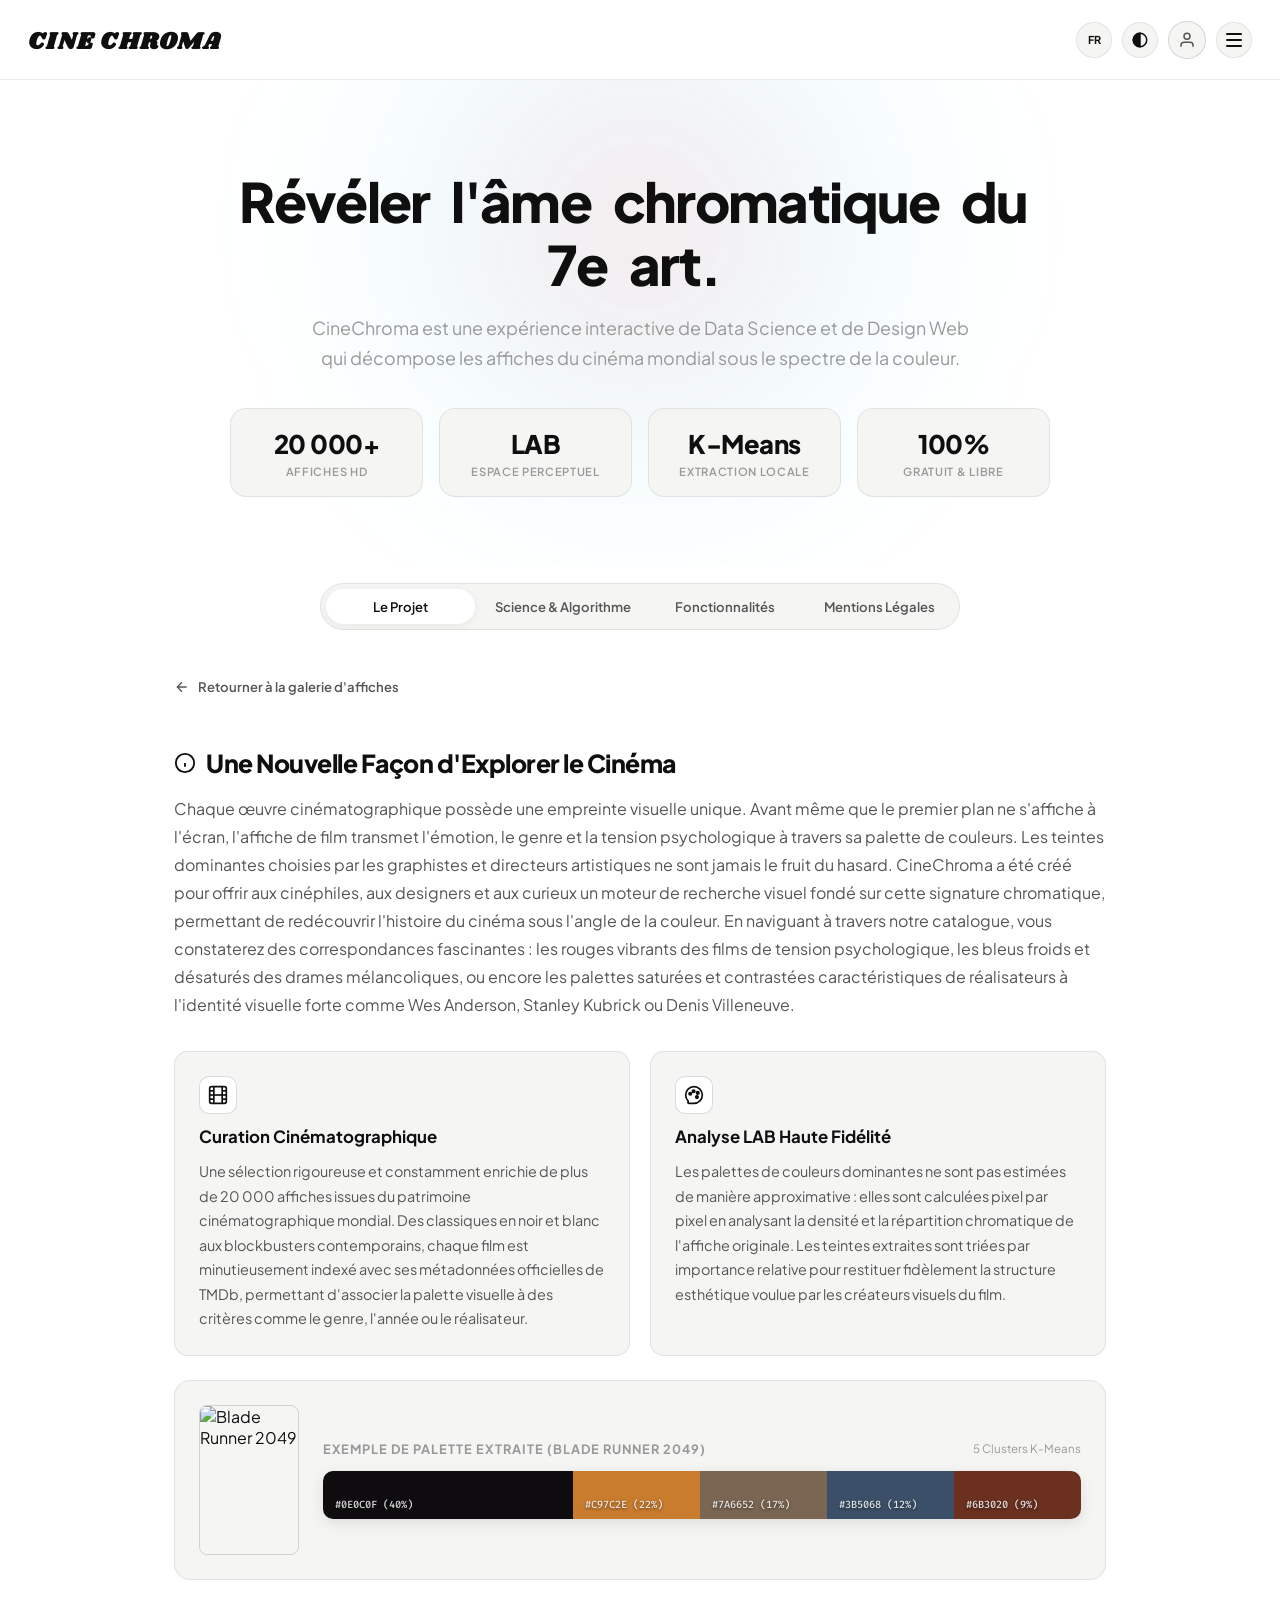
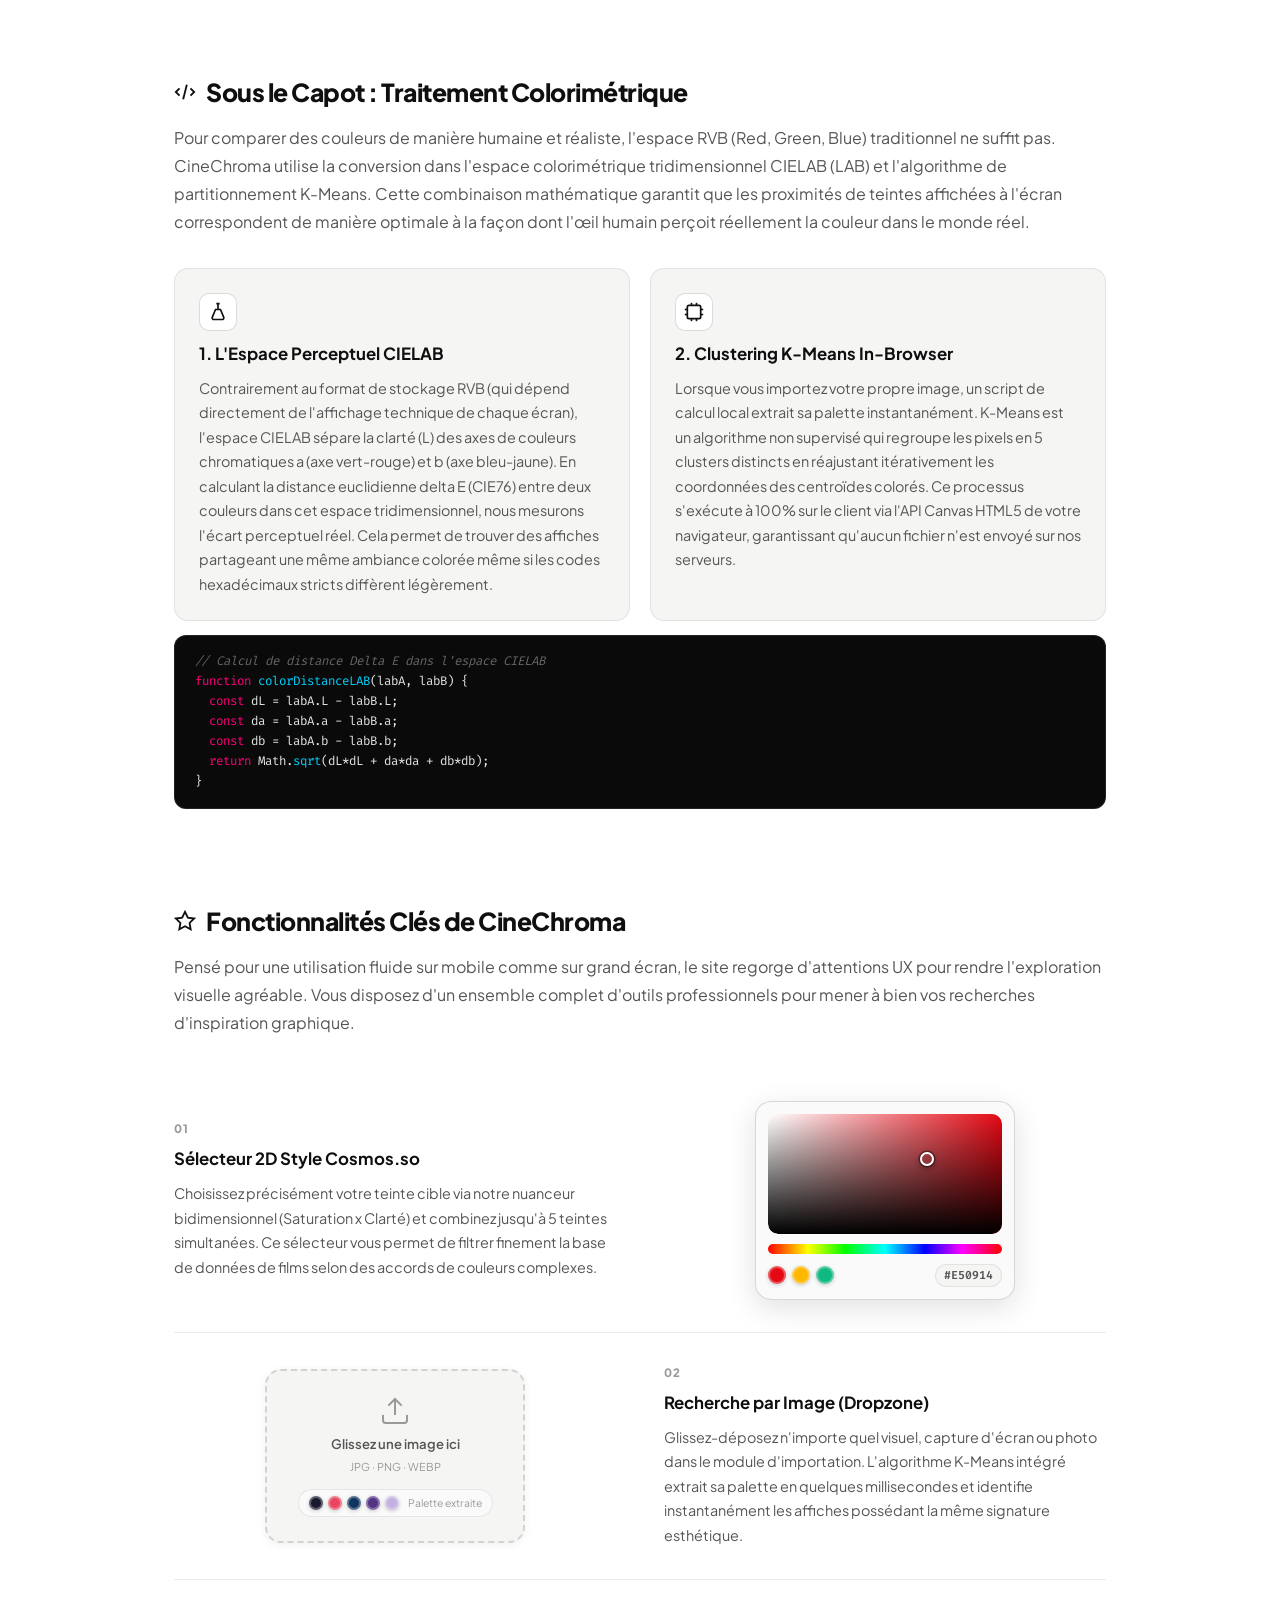
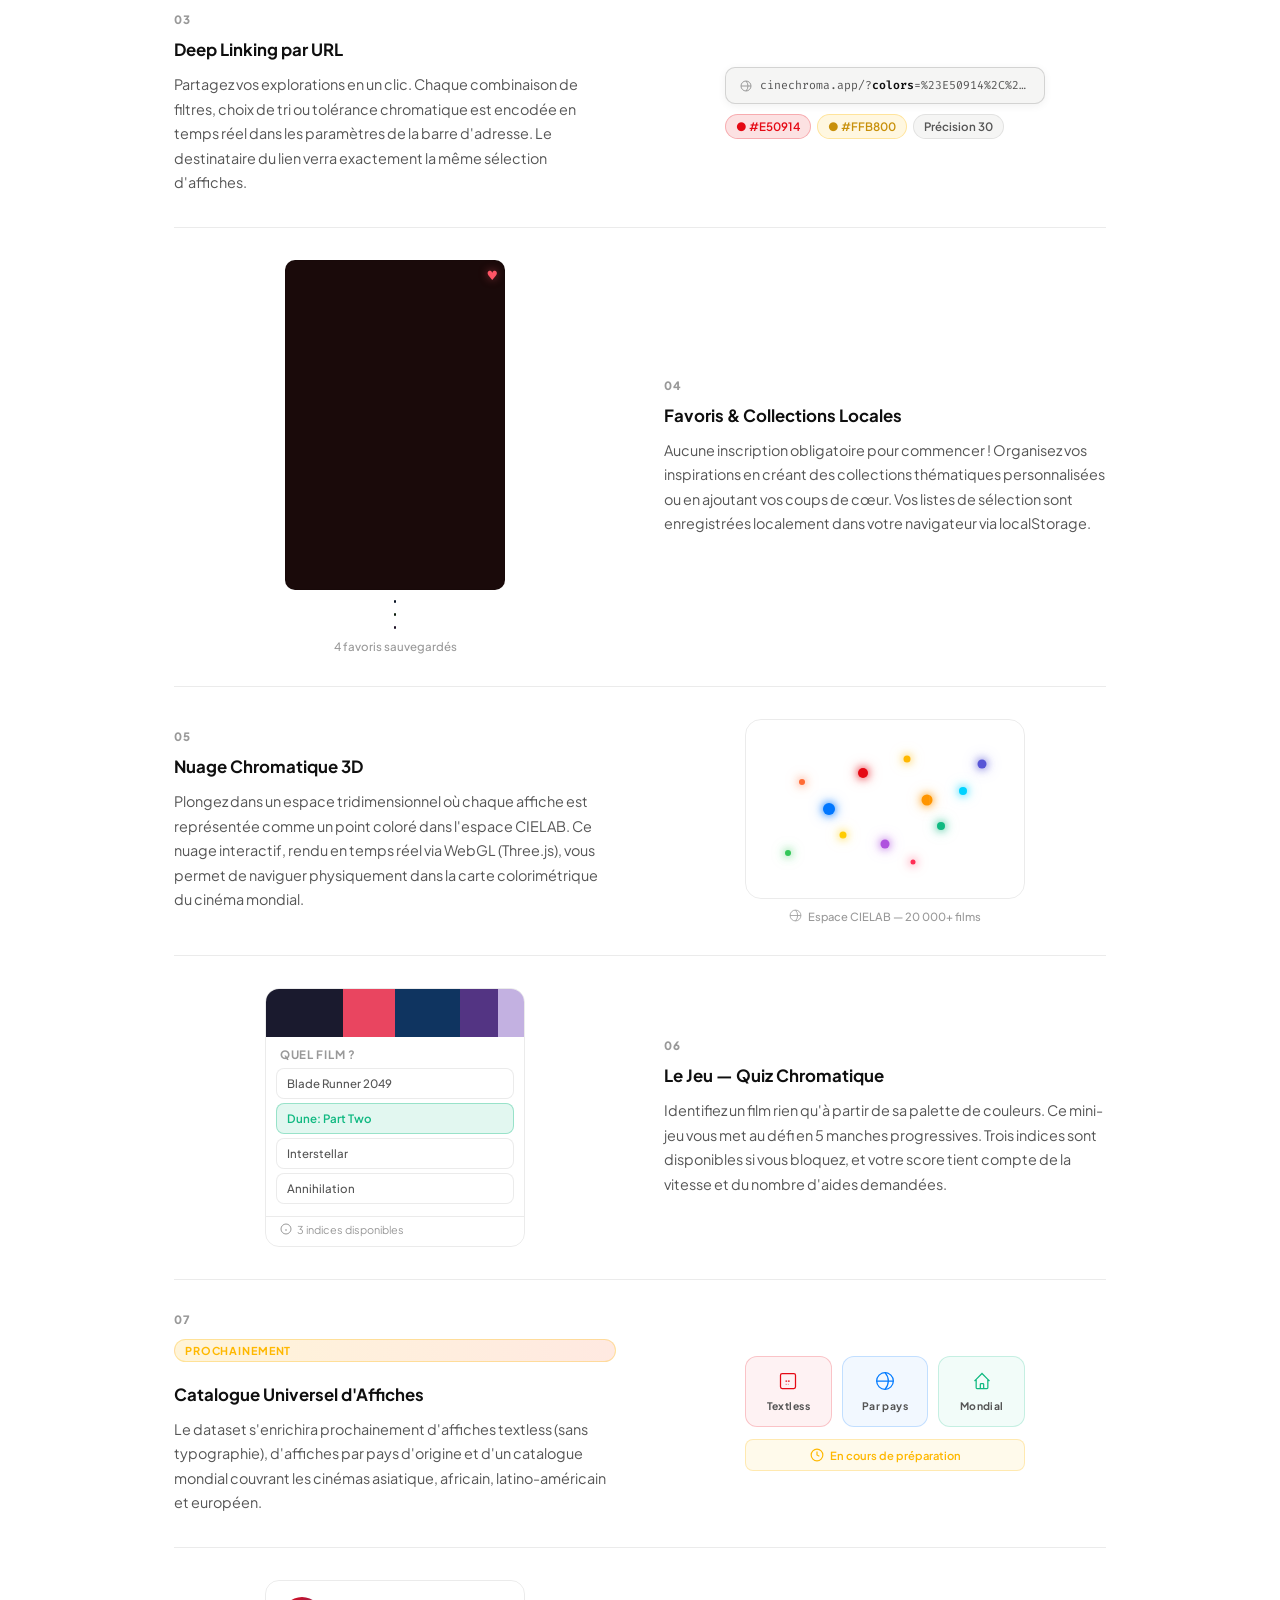
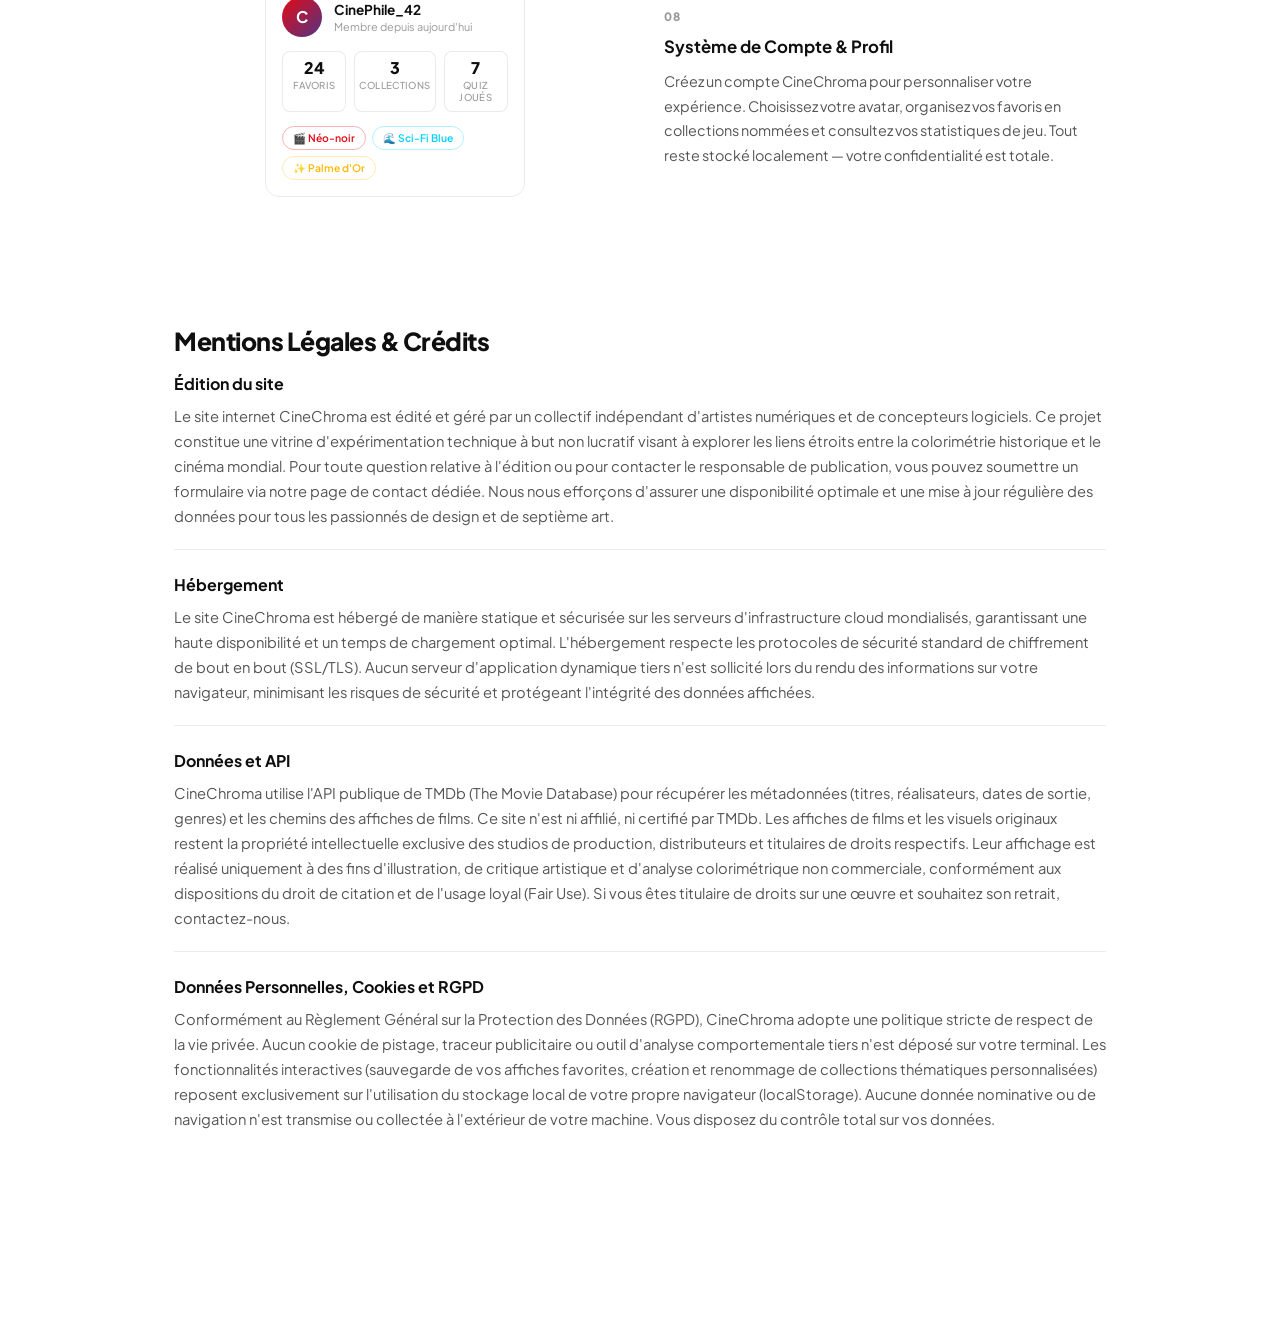
==== commit 5391519b: "Mise à jour des affiches et données" ====
--- a/about.html
+++ b/about.html
@@ -24,6 +24,16 @@
         </div>
       </a>
       <div class="header-right" style="margin-left: auto;">
+        <!-- Elegant Header Language Dropdown -->
+        <div class="header-lang-switcher">
+          <button id="header-lang-btn" class="header-lang-btn" aria-haspopup="true" aria-expanded="false" title="Changer la langue">FR</button>
+          <div id="header-lang-dropdown" class="header-lang-dropdown" hidden>
+            <button class="lang-dropdown-item" data-lang-val="fr">Français</button>
+            <button class="lang-dropdown-item" data-lang-val="en">English</button>
+            <button class="lang-dropdown-item" data-lang-val="ja">日本語</button>
+          </div>
+        </div>
+
         <button id="theme-toggle" class="header-icon-btn" aria-label="Inverser les couleurs" title="Changer le thème">
           <svg viewBox="0 0 24 24" fill="none" stroke="currentColor" stroke-width="2" width="18" height="18">
             <circle cx="12" cy="12" r="9"/><path d="M12 3v18a9 9 0 0 1 0-18z" fill="currentColor"/>
@@ -541,10 +551,24 @@
           <span data-i18n="nav_profile">Mon Profil</span>
         </a>
         <div class="nav-menu-separator"></div>
-        <button id="lang-switch-drawer" class="nav-menu-link nav-menu-link-btn">
-          <svg viewBox="0 0 24 24" fill="none" stroke="currentColor" stroke-width="1.5" width="18" height="18"><circle cx="12" cy="12" r="10"/><path d="M2 12h20M12 2a15.3 15.3 0 0 1 4 10 15.3 15.3 0 0 1-4 10 15.3 15.3 0 0 1-4-10 15.3 15.3 0 0 1 4-10z"/></svg>
-          <span id="drawer-lang-label">Langue : Français (FR)</span>
-        </button>
+        <!-- Language switch inside drawer -->
+        <div class="nav-menu-lang-section" style="padding: 0.75rem 1rem; display: flex; align-items: center; gap: 0.75rem;">
+          <svg viewBox="0 0 24 24" fill="none" stroke="currentColor" stroke-width="1.5" width="18" height="18" style="color: var(--text-2); flex-shrink: 0;">
+            <circle cx="12" cy="12" r="10"/>
+            <path d="M2 12h20M12 2a15.3 15.3 0 0 1 4 10 15.3 15.3 0 0 1-4 10 15.3 15.3 0 0 1-4-10 15.3 15.3 0 0 1 4-10z"/>
+          </svg>
+          <div class="lang-switch-buttons">
+            <button class="lang-switch-btn" data-lang-val="fr">FR</button>
+            <button class="lang-switch-btn" data-lang-val="en">EN</button>
+            <button class="lang-switch-btn" data-lang-val="ja">JA</button>
+          </div>
+          <!-- Keep hidden select for compatibility with legacy events -->
+          <select id="lang-switch-drawer" aria-label="Changer la langue" style="display: none;">
+            <option value="fr">FR</option>
+            <option value="en">EN</option>
+            <option value="ja">JA</option>
+          </select>
+        </div>
         <a href="./contact.html" class="nav-menu-link">
           <svg viewBox="0 0 24 24" fill="none" stroke="currentColor" stroke-width="1.5" width="18" height="18"><path d="M21 15a2 2 0 0 1-2 2H7l-4 4V5a2 2 0 0 1 2-2h14a2 2 0 0 1 2 2z"/></svg>
           <span data-i18n="nav_contact">Contact</span>
--- a/style.css
+++ b/style.css
@@ -251,6 +251,113 @@
 }
 #theme-toggle:hover svg {
   transform: rotate(180deg);
+}
+
+/* Header Language Switcher Dropdown */
+.header-lang-switcher {
+  position: relative;
+  display: inline-block;
+  z-index: 99;
+}
+.header-lang-btn {
+  width: 36px;
+  height: 36px;
+  border-radius: 50%;
+  display: flex;
+  align-items: center;
+  justify-content: center;
+  color: var(--text-1);
+  border: 1px solid var(--border);
+  background: var(--bg-surface);
+  font-size: 0.68rem;
+  font-weight: 700;
+  cursor: pointer;
+  transition: var(--transition);
+  text-transform: uppercase;
+}
+.header-lang-btn:hover {
+  background: var(--bg-elevated);
+  border-color: var(--border-strong);
+  transform: scale(1.05);
+}
+.header-lang-dropdown {
+  position: absolute;
+  top: calc(100% + 8px);
+  right: 0;
+  background: var(--bg-surface);
+  border: 1px solid var(--border-strong);
+  border-radius: 12px;
+  box-shadow: 0 10px 30px rgba(0, 0, 0, 0.2);
+  padding: 6px;
+  display: flex;
+  flex-direction: column;
+  gap: 4px;
+  min-width: 100px;
+  backdrop-filter: blur(20px);
+  -webkit-backdrop-filter: blur(20px);
+  animation: slideDropdownIn 0.2s cubic-bezier(0.16, 1, 0.3, 1) forwards;
+  opacity: 0;
+  transform: translateY(-8px);
+}
+.header-lang-dropdown[hidden] {
+  display: none !important;
+}
+.lang-dropdown-item {
+  background: transparent;
+  border: none;
+  color: var(--text-2);
+  padding: 6px 12px;
+  font-size: 0.76rem;
+  font-weight: 500;
+  border-radius: 6px;
+  cursor: pointer;
+  text-align: left;
+  transition: var(--transition);
+}
+.lang-dropdown-item:hover {
+  background: var(--bg-elevated);
+  color: var(--text-1);
+}
+.lang-dropdown-item.active {
+  background: var(--accent);
+  color: var(--accent-inverse);
+  font-weight: 600;
+}
+@keyframes slideDropdownIn {
+  to {
+    opacity: 1;
+    transform: translateY(0);
+  }
+}
+
+/* Drawer Language Switcher Button Pills */
+.lang-switch-buttons {
+  display: flex;
+  gap: 6px;
+  align-items: center;
+}
+.lang-switch-btn {
+  background: var(--bg-surface);
+  border: 1px solid var(--border);
+  color: var(--text-2);
+  padding: 5px 12px;
+  font-size: 0.68rem;
+  font-weight: 700;
+  letter-spacing: 0.05em;
+  border-radius: var(--radius-pill);
+  cursor: pointer;
+  transition: var(--transition);
+}
+.lang-switch-btn:hover {
+  border-color: var(--border-strong);
+  color: var(--text-1);
+  background: var(--bg-elevated);
+}
+.lang-switch-btn.active {
+  background: var(--text-1);
+  border-color: var(--text-1);
+  color: var(--bg);
+  font-weight: 800;
 }
 
 /* Burger lines morphing menu */
@@ -904,6 +1011,64 @@
   z-index: 2;
   position: relative;
 }
+
+/* Minimalist Modal Poster Category Tabs */
+.modal-poster-cats {
+  display: flex;
+  gap: 8px;
+  justify-content: center;
+  margin-top: 14px;
+  z-index: 2;
+  position: relative;
+  flex-wrap: wrap;
+}
+.modal-poster-cat-btn {
+  background: transparent;
+  border: none;
+  color: var(--text-3);
+  font-size: 0.64rem;
+  font-weight: 700;
+  letter-spacing: 0.08em;
+  text-transform: uppercase;
+  padding: 4px 8px;
+  cursor: pointer;
+  transition: var(--transition);
+  border-bottom: 2px solid transparent;
+}
+.modal-poster-cat-btn:hover {
+  color: var(--text-2);
+}
+.modal-poster-cat-btn.active {
+  color: var(--text-1);
+  border-bottom-color: var(--text-1);
+}
+
+/* Minimalist navigation dots for multiple posters inside category */
+.modal-poster-dots {
+  display: flex;
+  gap: 6px;
+  justify-content: center;
+  margin-top: 8px;
+  z-index: 2;
+  position: relative;
+}
+.modal-poster-dot {
+  width: 6px;
+  height: 6px;
+  border-radius: 50%;
+  background: var(--border-strong);
+  border: none;
+  padding: 0;
+  cursor: pointer;
+  transition: var(--transition);
+}
+.modal-poster-dot:hover {
+  background: var(--text-3);
+}
+.modal-poster-dot.active {
+  background: var(--text-1);
+  transform: scale(1.2);
+}
 .poster-thumb {
   width: 36px; height: 50px; object-fit: cover; border-radius: 0px !important;
   cursor: pointer; opacity: 0.38; border: 2px solid transparent;
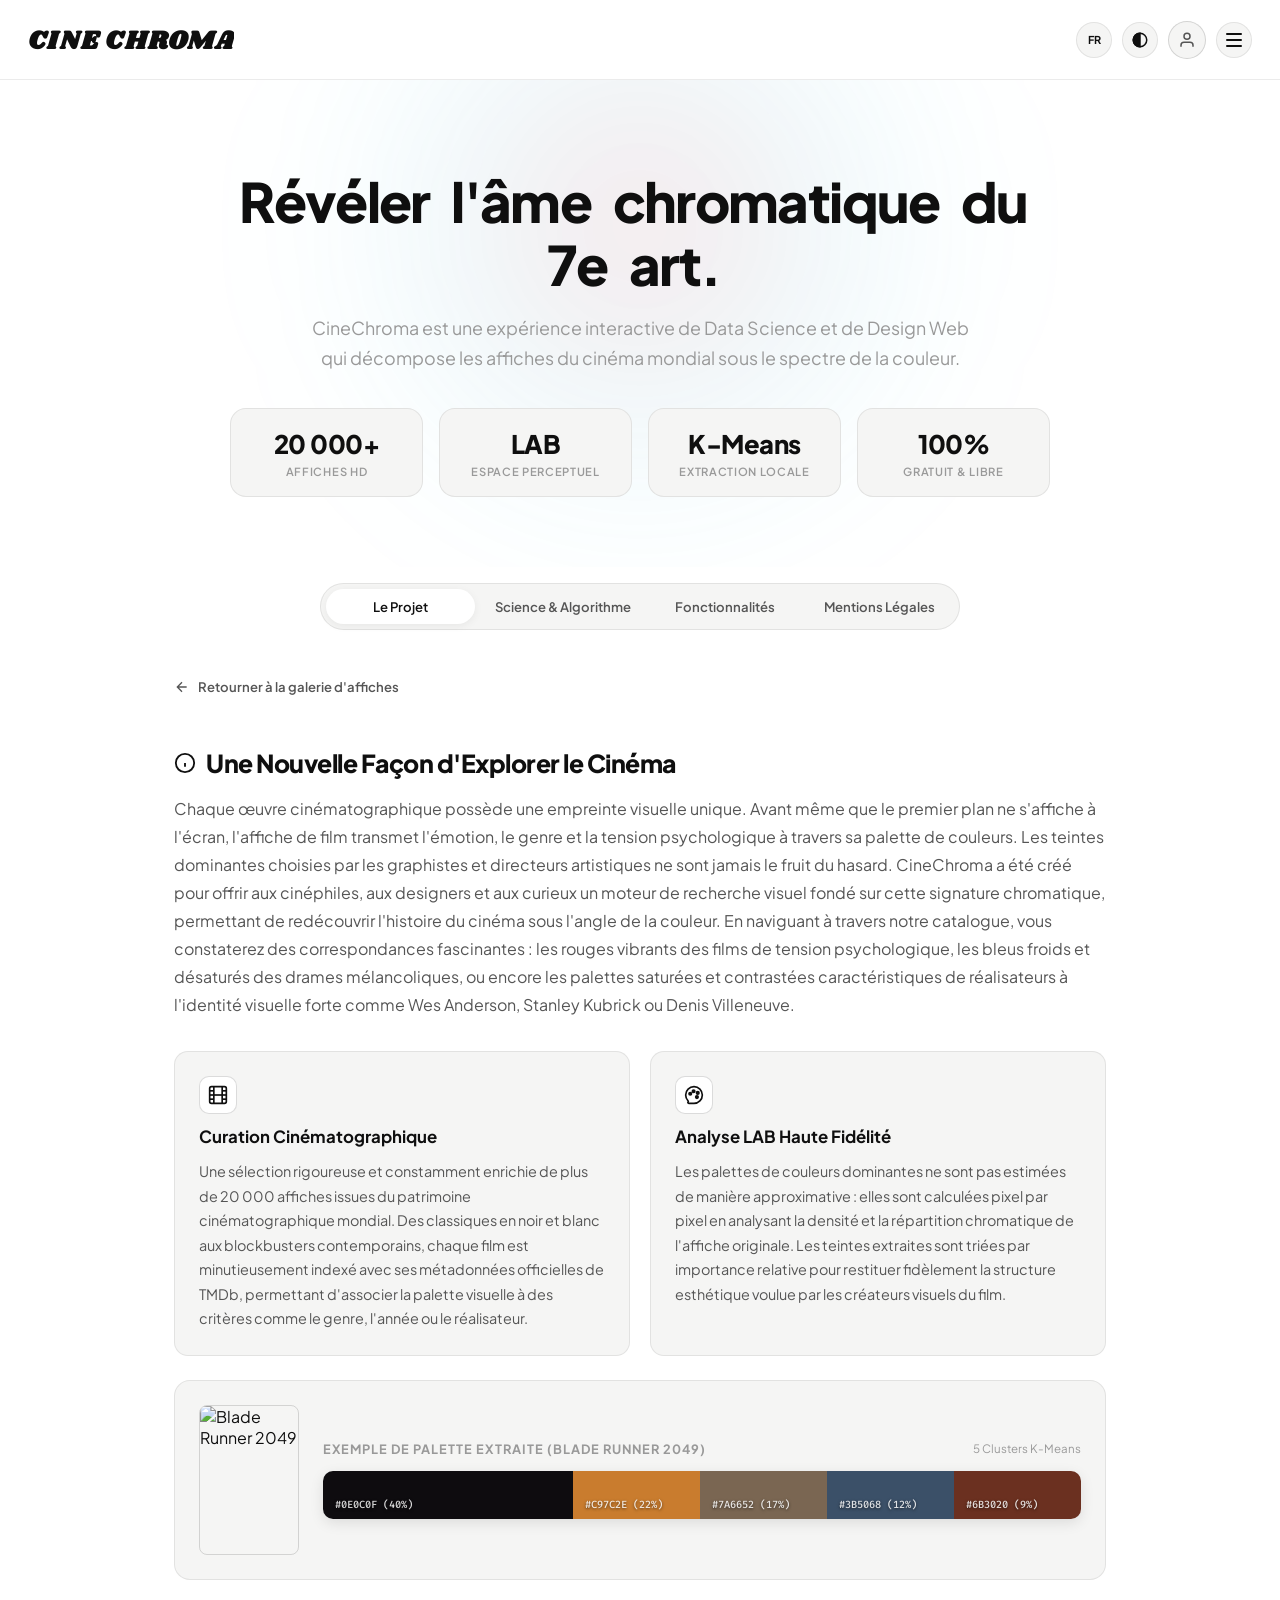
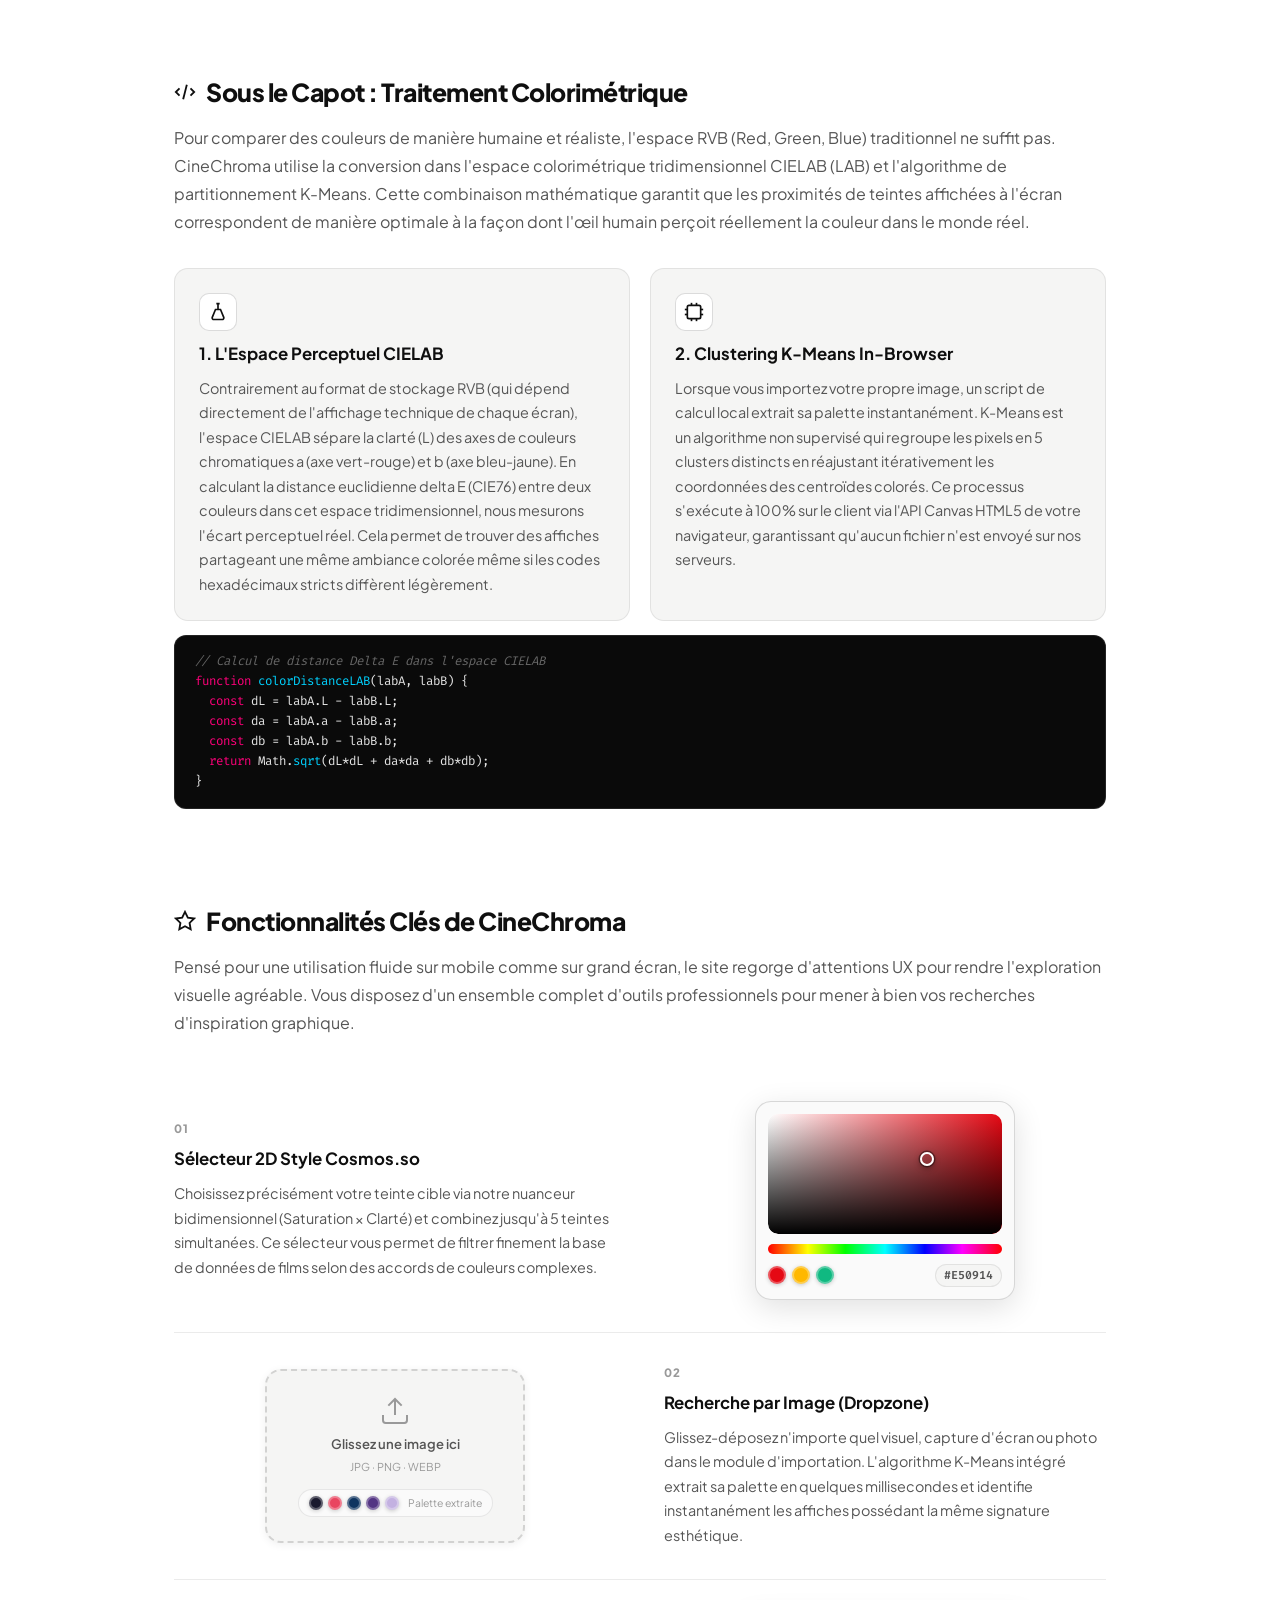
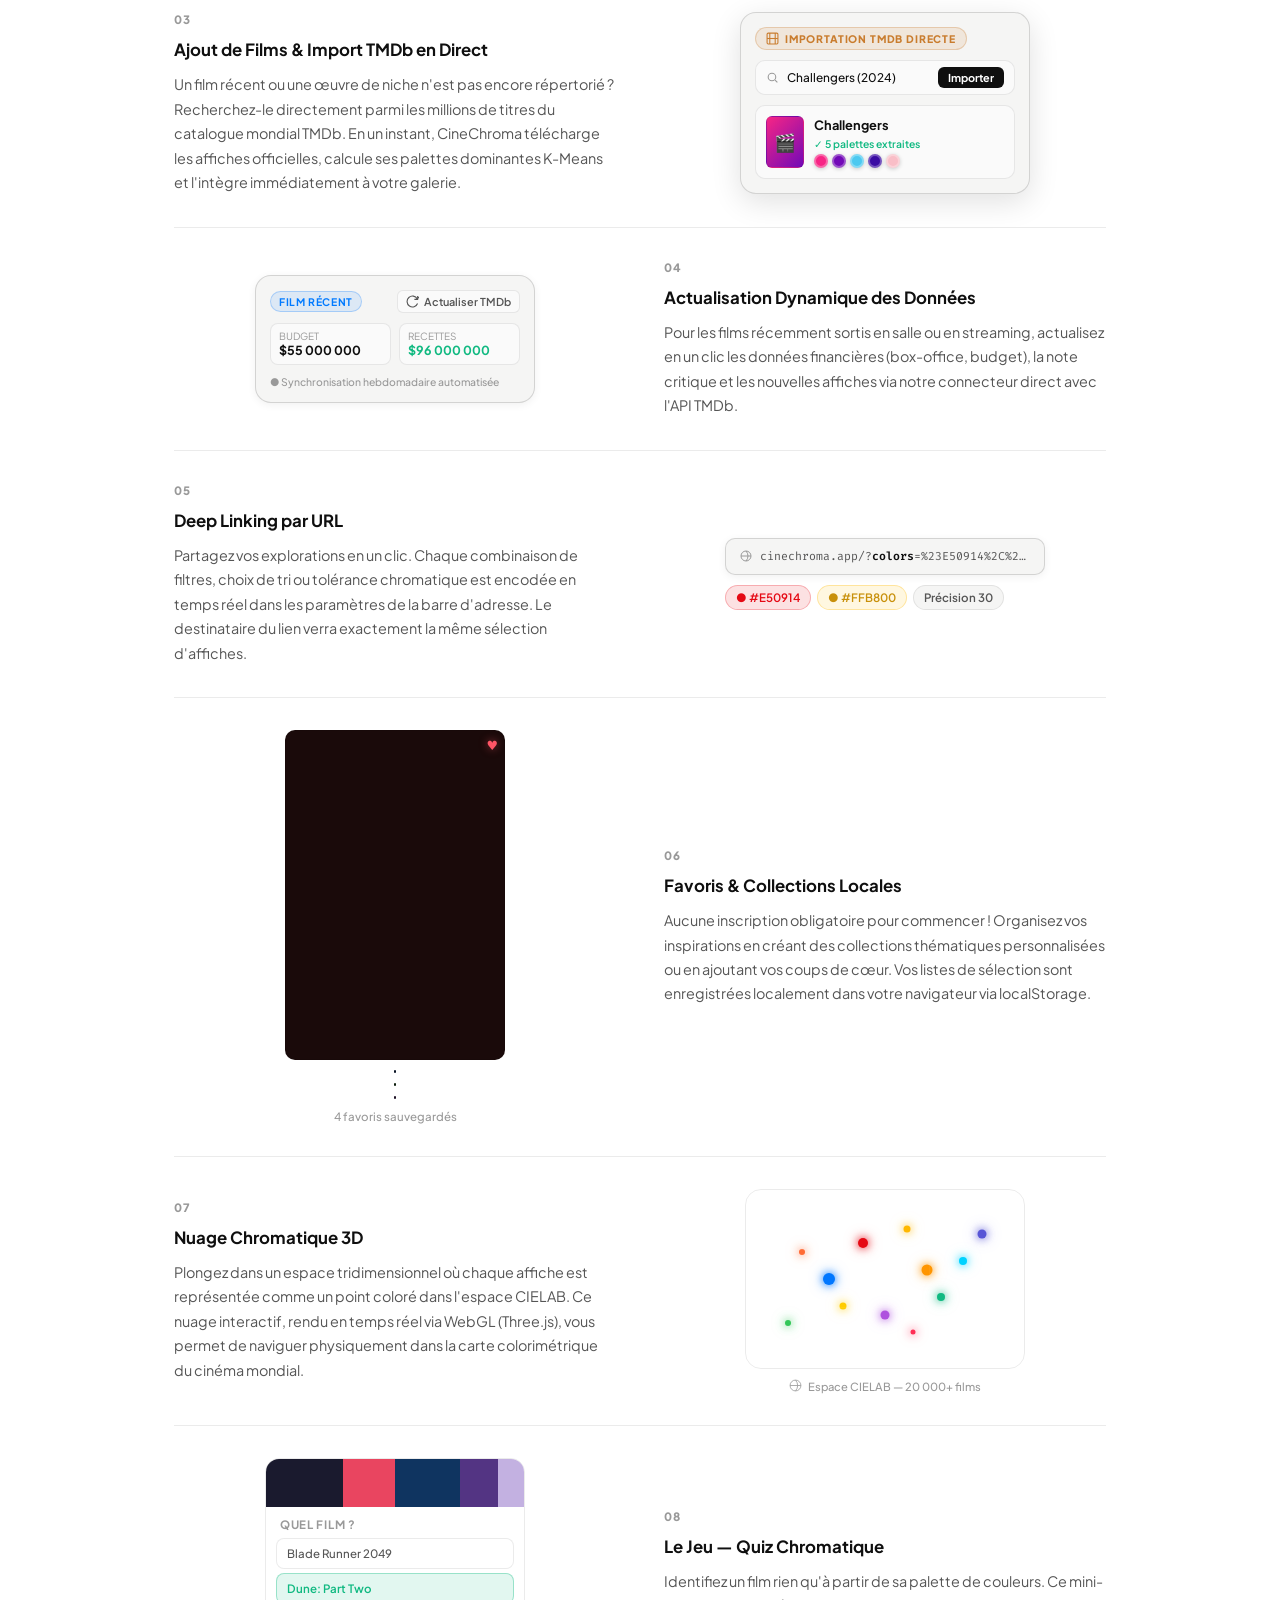
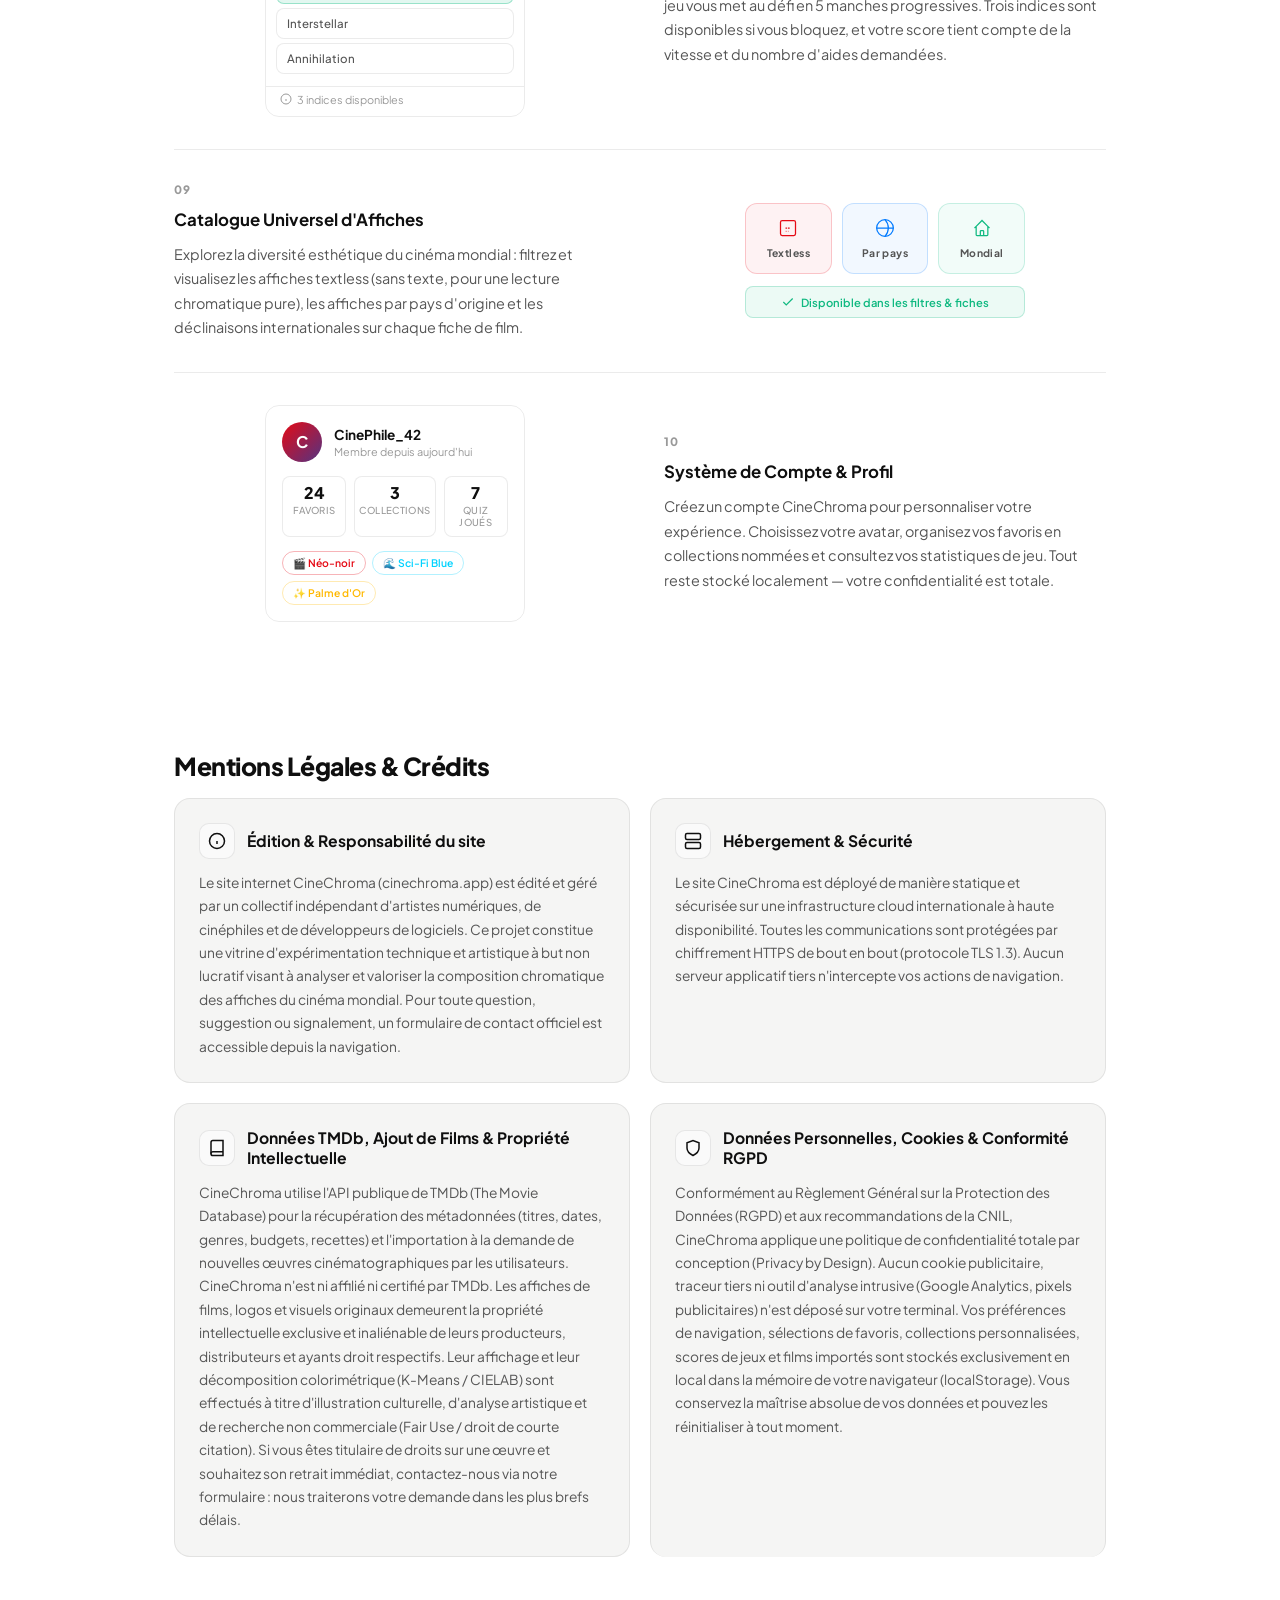
==== commit 174572b3: "feat: ajout du filtre Grands Classiques et score de notoriété intemporelle" ====
--- a/about.html
+++ b/about.html
@@ -9,7 +9,7 @@
   <link rel="preconnect" href="https://fonts.googleapis.com" />
   <link rel="preconnect" href="https://fonts.gstatic.com" crossorigin />
   <link href="https://fonts.googleapis.com/css2?family=Plus+Jakarta+Sans:wght@300;400;500;600;700;800&family=Shrikhand&family=Fira+Code:wght@400;500&display=swap" rel="stylesheet" />
-  <link rel="stylesheet" href="./style.css" />
+  <link rel="stylesheet" href="./style.css?v=1.1.1" />
 </head>
 <body>
 
@@ -276,12 +276,89 @@
 
         <div class="feature-divider"></div>
 
-        <!-- Feature 3: URL Sharing -->
+        <!-- Feature 3: Live TMDb Import & Add Movie -->
         <div class="feature-showcase-row">
           <div class="feature-showcase-text">
             <div class="feature-number">03</div>
-            <h3 class="tech-card-title" data-i18n="features_feat3_title">Deep Linking par URL</h3>
-            <p class="tech-card-desc" data-i18n="features_feat3_desc">Chaque recherche génère des paramètres URL partagés. Copiez et envoyez le lien : votre interlocuteur verra exactement la même sélection d'affiches.</p>
+            <h3 class="tech-card-title" data-i18n="features_feat3_title">Ajout de Films &amp; Import TMDb en Direct</h3>
+            <p class="tech-card-desc" data-i18n="features_feat3_desc">Un film récent ou une œuvre de niche n'est pas encore répertorié ? Recherchez-le directement parmi les millions de titres du catalogue mondial TMDb. En un instant, CineChroma télécharge les affiches officielles, calcule ses palettes dominantes K-Means et l'intègre immédiatement à votre galerie.</p>
+          </div>
+          <div class="feature-showcase-demo">
+            <div class="demo-tmdb-import">
+              <div class="demo-tmdb-badge">
+                <svg viewBox="0 0 24 24" fill="none" stroke="currentColor" stroke-width="2" width="13" height="13">
+                  <rect x="2" y="2" width="20" height="20" rx="2.18"/><line x1="7" y1="2" x2="7" y2="22"/><line x1="17" y1="2" x2="17" y2="22"/><line x1="2" y1="12" x2="22" y2="12"/>
+                </svg>
+                <span>IMPORTATION TMDB DIRECTE</span>
+              </div>
+              <div class="demo-tmdb-search-bar">
+                <svg viewBox="0 0 24 24" fill="none" stroke="currentColor" stroke-width="2" width="13" height="13" style="color:var(--text-3);"><circle cx="11" cy="11" r="7"/><path d="m21 21-4.3-4.3"/></svg>
+                <span class="demo-tmdb-search-val">Challengers (2024)</span>
+                <span class="demo-tmdb-search-btn">Importer</span>
+              </div>
+              <div class="demo-tmdb-result-card">
+                <div class="demo-tmdb-thumb" style="background: linear-gradient(135deg, #f72585 0%, #7209b7 100%);">
+                  <span>🎬</span>
+                </div>
+                <div class="demo-tmdb-details">
+                  <div class="demo-tmdb-title">Challengers</div>
+                  <div class="demo-tmdb-status">✓ 5 palettes extraites</div>
+                  <div class="demo-tmdb-chips">
+                    <span class="demo-color-chip demo-chip-sm" style="background:#f72585;"></span>
+                    <span class="demo-color-chip demo-chip-sm" style="background:#7209b7;"></span>
+                    <span class="demo-color-chip demo-chip-sm" style="background:#4cc9f0;"></span>
+                    <span class="demo-color-chip demo-chip-sm" style="background:#3a0ca3;"></span>
+                    <span class="demo-color-chip demo-chip-sm" style="background:#f9bec7;"></span>
+                  </div>
+                </div>
+              </div>
+            </div>
+          </div>
+        </div>
+
+        <div class="feature-divider"></div>
+
+        <!-- Feature 4: Dynamic TMDb Data Refresh -->
+        <div class="feature-showcase-row feature-showcase-row--reverse">
+          <div class="feature-showcase-text">
+            <div class="feature-number">04</div>
+            <h3 class="tech-card-title" data-i18n="features_feat4_title">Actualisation Dynamique des Données</h3>
+            <p class="tech-card-desc" data-i18n="features_feat4_desc">Pour les films récemment sortis en salle ou en streaming, actualisez en un clic les données financières (box-office, budget), la note critique et les nouvelles affiches via notre connecteur direct avec l'API TMDb.</p>
+          </div>
+          <div class="feature-showcase-demo">
+            <div class="demo-refresh-card">
+              <div class="demo-refresh-header">
+                <div class="demo-refresh-badge">Film Récent</div>
+                <button class="demo-refresh-btn" title="Actualiser TMDb">
+                  <svg viewBox="0 0 24 24" fill="none" stroke="currentColor" stroke-width="2" width="13" height="13">
+                    <path d="M21.5 2v6h-6M21.34 15.57a10 10 0 1 1-.57-8.38l5.67-5.67"/>
+                  </svg>
+                  <span>Actualiser TMDb</span>
+                </button>
+              </div>
+              <div class="demo-refresh-meta-grid">
+                <div class="demo-refresh-meta">
+                  <span class="demo-meta-lbl">Budget</span>
+                  <span class="demo-meta-val">$55 000 000</span>
+                </div>
+                <div class="demo-refresh-meta">
+                  <span class="demo-meta-lbl">Recettes</span>
+                  <span class="demo-meta-val demo-meta-val--green">$96 000 000</span>
+                </div>
+              </div>
+              <div class="demo-refresh-sync-status">● Synchronisation hebdomadaire automatisée</div>
+            </div>
+          </div>
+        </div>
+
+        <div class="feature-divider"></div>
+
+        <!-- Feature 5: URL Sharing -->
+        <div class="feature-showcase-row">
+          <div class="feature-showcase-text">
+            <div class="feature-number">05</div>
+            <h3 class="tech-card-title" data-i18n="features_feat5_title">Deep Linking par URL</h3>
+            <p class="tech-card-desc" data-i18n="features_feat5_desc">Chaque recherche génère des paramètres URL partagés. Copiez et envoyez le lien : votre interlocuteur verra exactement la même sélection d'affiches.</p>
           </div>
           <div class="feature-showcase-demo">
             <div class="demo-url-box">
@@ -289,7 +366,7 @@
                 <svg viewBox="0 0 24 24" fill="none" stroke="currentColor" stroke-width="2" width="12" height="12" style="color:var(--text-3);flex-shrink:0;">
                   <circle cx="12" cy="12" r="10"/><path d="M2 12h20M12 2a15.3 15.3 0 0 1 4 10 15.3 15.3 0 0 1-4 10"/>
                 </svg>
-                <span class="demo-url-text">cinechroma.app/?<span class="demo-url-param">colors</span>=%23E50914%2C%23FFB800&<span class="demo-url-param">tol</span>=30</span>
+                <span class="demo-url-text">cinechroma.app/?<span class="demo-url-param">colors</span>=%23E50914%2C%23FFB800&amp;<span class="demo-url-param">tol</span>=30</span>
               </div>
               <div class="demo-url-tags">
                 <span class="demo-url-tag" style="background:rgba(229,9,20,0.12);color:#e50914;border-color:rgba(229,9,20,0.25);">● #E50914</span>
@@ -302,12 +379,12 @@
 
         <div class="feature-divider"></div>
 
-        <!-- Feature 4: Favorites -->
+        <!-- Feature 6: Favorites -->
         <div class="feature-showcase-row feature-showcase-row--reverse">
           <div class="feature-showcase-text">
-            <div class="feature-number">04</div>
-            <h3 class="tech-card-title" data-i18n="features_feat4_title">Favoris &amp; Collections Locales</h3>
-            <p class="tech-card-desc" data-i18n="features_feat4_desc">Aucune inscription obligatoire ! Vos coups de cœur sont enregistrés dans le <code>localStorage</code> de votre navigateur. Créez des collections thématiques et organisez vos inspirations.</p>
+            <div class="feature-number">06</div>
+            <h3 class="tech-card-title" data-i18n="features_feat6_title">Favoris &amp; Collections Locales</h3>
+            <p class="tech-card-desc" data-i18n="features_feat6_desc">Aucune inscription obligatoire ! Vos coups de cœur sont enregistrés dans le <code>localStorage</code> de votre navigateur. Créez des collections thématiques et organisez vos inspirations.</p>
           </div>
           <div class="feature-showcase-demo">
             <div class="demo-fav-grid">
@@ -330,12 +407,12 @@
 
         <div class="feature-divider"></div>
 
-        <!-- Feature 5: 3D Color Cloud -->
+        <!-- Feature 7: 3D Color Cloud -->
         <div class="feature-showcase-row">
           <div class="feature-showcase-text">
-            <div class="feature-number">05</div>
-            <h3 class="tech-card-title" data-i18n="features_feat5_title">Nuage Chromatique 3D</h3>
-            <p class="tech-card-desc" data-i18n="features_feat5_desc">Plongez dans un espace tridimensionnel où chaque affiche est représentée comme un point coloré dans l'espace CIELAB. Ce nuage interactif, rendu en temps réel via WebGL (Three.js), vous permet de naviguer physiquement dans la carte colorimétrique du cinéma mondial — une expérience de visualisation unique au monde.</p>
+            <div class="feature-number">07</div>
+            <h3 class="tech-card-title" data-i18n="features_feat7_title">Nuage Chromatique 3D</h3>
+            <p class="tech-card-desc" data-i18n="features_feat7_desc">Plongez dans un espace tridimensionnel où chaque affiche est représentée comme un point coloré dans l'espace CIELAB. Ce nuage interactif, rendu en temps réel via WebGL (Three.js), vous permet de naviguer physiquement dans la carte colorimétrique du cinéma mondial — une expérience de visualisation unique au monde.</p>
           </div>
           <div class="feature-showcase-demo">
             <div class="demo-3d-cloud">
@@ -369,12 +446,12 @@
 
         <div class="feature-divider"></div>
 
-        <!-- Feature 6: Game -->
+        <!-- Feature 8: Game -->
         <div class="feature-showcase-row feature-showcase-row--reverse">
           <div class="feature-showcase-text">
-            <div class="feature-number">06</div>
-            <h3 class="tech-card-title" data-i18n="features_feat6_title">Le Jeu — Quiz Chromatique</h3>
-            <p class="tech-card-desc" data-i18n="features_feat6_desc">Êtes-vous capable d'identifier un film rien qu'à partir de sa palette de couleurs ? Ce mini-jeu de culture cinématographique vous met au défi en 5 manches de difficulté progressive. Trois indices sont disponibles si vous bloquez. Votre score est calculé selon votre rapidité et le nombre d'indices utilisés.</p>
+            <div class="feature-number">08</div>
+            <h3 class="tech-card-title" data-i18n="features_feat8_title">Le Jeu — Quiz Chromatique</h3>
+            <p class="tech-card-desc" data-i18n="features_feat8_desc">Êtes-vous capable d'identifier un film rien qu'à partir de sa palette de couleurs ? Ce mini-jeu de culture cinématographique vous met au défi en 5 manches de difficulté progressive. Trois indices sont disponibles si vous bloquez. Votre score est calculé selon votre rapidité et le nombre d'indices utilisés.</p>
           </div>
           <div class="feature-showcase-demo">
             <div class="demo-game-preview">
@@ -402,13 +479,12 @@
 
         <div class="feature-divider"></div>
 
-        <!-- Feature 7: Poster Types (Coming Soon) -->
+        <!-- Feature 9: Poster Types (Now Available) -->
         <div class="feature-showcase-row">
           <div class="feature-showcase-text">
-            <div class="feature-number">07</div>
-            <div class="feature-badge-coming-soon" data-i18n="features_coming_soon">Prochainement</div>
-            <h3 class="tech-card-title" data-i18n="features_feat7_title">Catalogue Universel d'Affiches</h3>
-            <p class="tech-card-desc" data-i18n="features_feat7_desc">Le dataset CineChroma s'enrichira prochainement de nouveaux types d'affiches : les <strong>affiches textless</strong> (sans typographie, pour une lecture chromatique pure), les <strong>affiches par pays d'origine</strong> (chaque marché développant sa propre identité visuelle) et un catalogue mondial couvrant les cinémas asiatique, africain, latino-américain et européen.</p>
+            <div class="feature-number">09</div>
+            <h3 class="tech-card-title" data-i18n="features_feat9_title">Catalogue Universel d'Affiches</h3>
+            <p class="tech-card-desc" data-i18n="features_feat9_desc">Explorez la diversité esthétique du cinéma mondial : filtrez et visualisez les <strong>affiches textless</strong> (sans texte, pour une lecture chromatique pure), les <strong>affiches par pays d'origine</strong> et les déclinaisons internationales sur chaque fiche de film.</p>
           </div>
           <div class="feature-showcase-demo">
             <div class="demo-poster-types">
@@ -432,22 +508,22 @@
                   <span class="demo-poster-type-label">Mondial</span>
                 </div>
               </div>
-              <div class="demo-poster-coming-banner">
-                <svg viewBox="0 0 24 24" fill="none" stroke="currentColor" stroke-width="2" width="14" height="14"><circle cx="12" cy="12" r="10"/><polyline points="12 6 12 12 16 14"/></svg>
-                En cours de préparation
-              </div>
-            </div>
-          </div>
-        </div>
-
-        <div class="feature-divider"></div>
-
-        <!-- Feature 8: Account -->
+              <div class="demo-poster-active-banner">
+                <svg viewBox="0 0 24 24" fill="none" stroke="currentColor" stroke-width="2" width="14" height="14"><path d="M20 6L9 17l-5-5"/></svg>
+                Disponible dans les filtres &amp; fiches
+              </div>
+            </div>
+          </div>
+        </div>
+
+        <div class="feature-divider"></div>
+
+        <!-- Feature 10: Account -->
         <div class="feature-showcase-row feature-showcase-row--reverse">
           <div class="feature-showcase-text">
-            <div class="feature-number">08</div>
-            <h3 class="tech-card-title" data-i18n="features_feat8_title">Système de Compte &amp; Profil</h3>
-            <p class="tech-card-desc" data-i18n="features_feat8_desc">Créez un compte CineChroma pour personnaliser votre expérience. Choisissez votre avatar parmi notre galerie de palettes cinématographiques, organisez vos favoris en collections thématiques nommées, et accédez à vos statistiques de jeu. Tout reste stocké localement — votre confidentialité est totale.</p>
+            <div class="feature-number">10</div>
+            <h3 class="tech-card-title" data-i18n="features_feat10_title">Système de Compte &amp; Profil</h3>
+            <p class="tech-card-desc" data-i18n="features_feat10_desc">Créez un compte CineChroma pour personnaliser votre expérience. Choisissez votre avatar parmi notre galerie de palettes cinématographiques, organisez vos favoris en collections thématiques nommées, et accédez à vos statistiques de jeu. Tout reste stocké localement — votre confidentialité est totale.</p>
           </div>
           <div class="feature-showcase-demo">
             <div class="demo-account-card">
@@ -489,22 +565,48 @@
     <!-- TAB 4 : MENTIONS LÉGALES -->
     <div id="about-legal-view" class="about-tab-view">
       <section class="about-card-section">
-        <h2 class="section-heading" data-i18n="about_legal_title">Mentions Légales</h2>
-        <div class="legal-section">
-          <h4 data-i18n="legal_section_editor">Édition du site</h4>
-          <p data-i18n="legal_editor_desc">Le site internet CineChroma est édité et géré par un collectif indépendant d'artistes numériques et de concepteurs logiciels...</p>
-        </div>
-        <div class="legal-section">
-          <h4 data-i18n="legal_section_host">Hébergement</h4>
-          <p data-i18n="legal_host_desc">Le site CineChroma est hébergé de manière statique et sécurisée sur les serveurs d'infrastructure cloud mondialisés...</p>
-        </div>
-        <div class="legal-section">
-          <h4 data-i18n="legal_section_data">Données et API</h4>
-          <p data-i18n="legal_data_desc">CineChroma utilise l'API publique de TMDb (The Movie Database) pour récupérer les métadonnées...</p>
-        </div>
-        <div class="legal-section">
-          <h4 data-i18n="legal_section_cookies">Données Personnelles &amp; Confidentialité</h4>
-          <p data-i18n="legal_cookies_desc">Conformément au Règlement Général sur la Protection des Données (RGPD), CineChroma adopte une politique stricte...</p>
+        <h2 class="section-heading" data-i18n="about_legal_title">Mentions Légales &amp; Crédits</h2>
+        
+        <div class="legal-card-grid">
+          <div class="legal-section legal-card">
+            <div class="legal-card-header">
+              <div class="legal-card-icon">
+                <svg viewBox="0 0 24 24" fill="none" stroke="currentColor" stroke-width="2" width="18" height="18"><circle cx="12" cy="12" r="10"/><path d="M12 16v-4M12 8h.01"/></svg>
+              </div>
+              <h4 data-i18n="legal_section_editor">Édition &amp; Responsabilité du site</h4>
+            </div>
+            <p data-i18n="legal_editor_desc">Le site internet CineChroma (cinechroma.app) est édité et géré par un collectif indépendant d'artistes numériques, de cinéphiles et de développeurs de logiciels. Ce projet constitue une vitrine d'expérimentation technique et artistique à but non lucratif visant à analyser et valoriser la composition chromatique des affiches du cinéma mondial. Pour toute question, suggestion ou signalement, un formulaire de contact officiel est accessible depuis la navigation.</p>
+          </div>
+
+          <div class="legal-section legal-card">
+            <div class="legal-card-header">
+              <div class="legal-card-icon">
+                <svg viewBox="0 0 24 24" fill="none" stroke="currentColor" stroke-width="2" width="18" height="18"><rect x="2" y="2" width="20" height="8" rx="2"/><rect x="2" y="14" width="20" height="8" rx="2"/><line x1="6" y1="6" x2="6.01" y2="6"/><line x1="6" y1="18" x2="6.01" y2="18"/></svg>
+              </div>
+              <h4 data-i18n="legal_section_host">Hébergement &amp; Sécurité</h4>
+            </div>
+            <p data-i18n="legal_host_desc">Le site CineChroma est déployé de manière statique et sécurisée sur une infrastructure cloud internationale à haute disponibilité. Toutes les communications sont protégées par chiffrement HTTPS de bout en bout (protocole TLS 1.3). Aucun serveur applicatif tiers n'intercepte vos actions de navigation.</p>
+          </div>
+
+          <div class="legal-section legal-card">
+            <div class="legal-card-header">
+              <div class="legal-card-icon">
+                <svg viewBox="0 0 24 24" fill="none" stroke="currentColor" stroke-width="2" width="18" height="18"><path d="M4 19.5A2.5 2.5 0 0 1 6.5 17H20"/><path d="M6.5 2H20v20H6.5A2.5 2.5 0 0 1 4 19.5v-15A2.5 2.5 0 0 1 6.5 2z"/></svg>
+              </div>
+              <h4 data-i18n="legal_section_data">Données TMDb, Ajout de Films &amp; Propriété Intellectuelle</h4>
+            </div>
+            <p data-i18n="legal_data_desc">CineChroma utilise l'API publique de TMDb (The Movie Database) pour la récupération des métadonnées (titres, dates, genres, budgets, recettes) et l'importation à la demande de nouvelles œuvres cinématographiques par les utilisateurs. CineChroma n'est ni affilié ni certifié par TMDb. Les affiches de films, logos et visuels originaux demeurent la propriété intellectuelle exclusive et inaliénable de leurs producteurs, distributeurs et ayants droit respectifs. Leur affichage et leur décomposition colorimétrique (K-Means / CIELAB) sont effectués à titre d'illustration culturelle, d'analyse artistique et de recherche non commerciale (Fair Use / droit de courte citation). Si vous êtes titulaire de droits sur une œuvre et souhaitez son retrait immédiat, contactez-nous via notre formulaire : nous traiterons votre demande dans les plus brefs délais.</p>
+          </div>
+
+          <div class="legal-section legal-card">
+            <div class="legal-card-header">
+              <div class="legal-card-icon">
+                <svg viewBox="0 0 24 24" fill="none" stroke="currentColor" stroke-width="2" width="18" height="18"><path d="M12 22s8-4 8-10V5l-8-3-8 3v7c0 6 8 10 8 10z"/></svg>
+              </div>
+              <h4 data-i18n="legal_section_cookies">Données Personnelles, Cookies &amp; Conformité RGPD</h4>
+            </div>
+            <p data-i18n="legal_cookies_desc">Conformément au Règlement Général sur la Protection des Données (RGPD) et aux recommandations de la CNIL, CineChroma applique une politique de confidentialité totale par conception (Privacy by Design). Aucun cookie publicitaire, traceur tiers ni outil d'analyse intrusive (Google Analytics, pixels publicitaires) n'est déposé sur votre terminal. Vos préférences de navigation, sélections de favoris, collections personnalisées, scores de jeux et films importés sont stockés exclusivement en local dans la mémoire de votre navigateur (localStorage). Vous conservez la maîtrise absolue de vos données et pouvez les réinitialiser à tout moment.</p>
+          </div>
         </div>
       </section>
     </div>
@@ -586,6 +688,6 @@
     </div>
   </div>
 
-  <script src="./pages.js"></script>
+  <script src="./pages.js?v=1.1.1"></script>
 </body>
 </html>
--- a/style.css
+++ b/style.css
@@ -167,7 +167,7 @@
 }
 .logo-text-groovy {
   font-family: 'Shrikhand', 'Rubik Bubbles', cursive, sans-serif;
-  font-size: 44px; font-weight: 900; letter-spacing: 2px;
+  font-size: 48px; font-weight: 900; letter-spacing: 2px;
   fill: currentColor;
 }
 
@@ -756,6 +756,65 @@
 }
 .drawer-value-tag { font-family: sans-serif; font-weight: 600; font-size: 0.76rem; color: var(--text-1); }
 
+/* ─── LANGUAGE SEARCH FILTER ─────────────────────────────── */
+.drawer-lang-container {
+  display: flex; flex-direction: column; gap: 8px; position: relative;
+}
+.lang-search-wrap {
+  position: relative; display: flex; align-items: center;
+}
+.lang-search-icon {
+  position: absolute; left: 10px; pointer-events: none;
+  color: var(--text-3); display: flex; align-items: center;
+}
+.lang-search-input {
+  width: 100%; padding: 9px 12px 9px 32px;
+  background: var(--bg-surface); border: 1px solid var(--border);
+  border-radius: 10px; font-size: 0.8rem; font-weight: 500;
+  color: var(--text-1); font-family: inherit;
+  transition: var(--transition); outline: none;
+}
+.lang-search-input::placeholder { color: var(--text-3); }
+.lang-search-input:focus { border-color: var(--accent); }
+.lang-dropdown {
+  background: var(--bg-surface); border: 1px solid var(--border);
+  border-radius: 10px; overflow: hidden;
+  box-shadow: 0 8px 24px rgba(0,0,0,0.18);
+  z-index: 100;
+}
+.lang-dropdown[hidden] { display: none; }
+.lang-dropdown-item {
+  display: flex; align-items: center; justify-content: space-between;
+  width: 100%; padding: 9px 14px; background: none; border: none;
+  cursor: pointer; transition: var(--transition); gap: 8px;
+  border-bottom: 1px solid var(--border);
+}
+.lang-dropdown-item:last-child { border-bottom: none; }
+.lang-dropdown-item:hover { background: var(--bg-hover); }
+.lang-item-name { font-size: 0.82rem; font-weight: 500; color: var(--text-1); }
+.lang-item-code {
+  font-size: 0.68rem; font-weight: 700; letter-spacing: 0.06em;
+  color: var(--text-3); background: var(--bg-card);
+  padding: 2px 6px; border-radius: 4px;
+}
+.lang-active-chips {
+  display: flex; flex-wrap: wrap; gap: 6px;
+}
+.lang-active-chips[hidden] { display: none; }
+.lang-chip-active {
+  display: inline-flex; align-items: center; gap: 5px;
+  background: var(--accent); color: var(--accent-inverse);
+  border: none; border-radius: 20px;
+  padding: 4px 10px 4px 12px; font-size: 0.76rem; font-weight: 600;
+  cursor: pointer; font-family: inherit; transition: var(--transition);
+}
+.lang-chip-active:hover { opacity: 0.85; }
+.lang-chip-del {
+  font-size: 1rem; line-height: 1; opacity: 0.75; margin-left: 2px;
+}
+.lang-chip-del:hover { opacity: 1; }
+
+
 .drawer-options-grid { display: flex; flex-direction: column; gap: 4px; }
 .drawer-option-btn {
   padding: 8px 12px; border-radius: 8px; text-align: left;
@@ -796,6 +855,24 @@
 .drawer-chip:hover { border-color: var(--border-strong); color: var(--text-1); }
 .drawer-chip.active { background: var(--accent); color: var(--accent-inverse); border-color: var(--accent); }
 .drawer-chip--fav { color: #e05c6e; }
+.drawer-chip--classics {
+  background: linear-gradient(135deg, rgba(245, 158, 11, 0.12), rgba(217, 119, 6, 0.08));
+  border-color: rgba(245, 158, 11, 0.35);
+  color: #fbbf24;
+}
+.drawer-chip--classics:hover {
+  background: linear-gradient(135deg, rgba(245, 158, 11, 0.22), rgba(217, 119, 6, 0.15));
+  border-color: rgba(245, 158, 11, 0.55);
+  color: #fde68a;
+  transform: translateY(-1px);
+}
+.drawer-chip--classics.active {
+  background: linear-gradient(135deg, #f59e0b, #d97706);
+  border-color: #f59e0b;
+  color: #000000;
+  font-weight: 700;
+  box-shadow: 0 4px 14px rgba(245, 158, 11, 0.4);
+}
 
 .drawer-footer {
   padding: 16px 20px; border-top: 1px solid var(--border);
@@ -904,6 +981,13 @@
 .film-modal {
   position: fixed; inset: 0; z-index: 600;
   display: flex; align-items: center; justify-content: center; padding: 20px;
+  opacity: 0;
+  pointer-events: none;
+  transition: opacity 0.3s cubic-bezier(0.16, 1, 0.3, 1);
+}
+.film-modal.modal-visible {
+  opacity: 1;
+  pointer-events: all;
 }
 .film-modal[hidden] { display: none !important; }
 
@@ -940,8 +1024,14 @@
   max-height: calc(100vh - 40px);
   overflow: visible;
   box-shadow: none;
-  animation: pop-up 0.32s cubic-bezier(0.34, 1.18, 0.64, 1);
   display: flex; flex-direction: column;
+  transform: translateY(30px) scale(0.98);
+  opacity: 0;
+  transition: transform 0.4s cubic-bezier(0.16, 1, 0.3, 1), opacity 0.4s ease;
+}
+.film-modal.modal-visible .modal-container {
+  transform: translateY(0) scale(1);
+  opacity: 1;
 }
 
 .modal-close {
@@ -1004,6 +1094,15 @@
   z-index: 2;
   position: relative;
 }
+
+@keyframes posterFadeIn {
+  0% { opacity: 0.5; filter: blur(8px); transform: scale(0.97); }
+  100% { opacity: 1; filter: blur(0); transform: scale(1); }
+}
+.poster-anim-in {
+  animation: posterFadeIn 0.4s cubic-bezier(0.16, 1, 0.3, 1) forwards;
+}
+
 .modal-poster-selector {
   display: flex; gap: 6px; flex-wrap: wrap; justify-content: center;
   padding: 0;
@@ -1013,6 +1112,10 @@
 }
 
 /* Minimalist Modal Poster Category Tabs */
+.modal-poster-cats-mobile,
+.modal-poster-dots-mobile {
+  display: none !important;
+}
 .modal-poster-cats {
   display: flex;
   gap: 8px;
@@ -1035,20 +1138,28 @@
   transition: var(--transition);
   border-bottom: 2px solid transparent;
 }
+[data-theme="light"] .modal-poster-cat-btn {
+  color: var(--text-2);
+}
 .modal-poster-cat-btn:hover {
   color: var(--text-2);
+}
+[data-theme="light"] .modal-poster-cat-btn:hover {
+  color: var(--text-1);
 }
 .modal-poster-cat-btn.active {
   color: var(--text-1);
   border-bottom-color: var(--text-1);
 }
 
-/* Minimalist navigation dots for multiple posters inside category */
+/* Thumbnail navigation for multiple posters inside category */
 .modal-poster-dots {
   display: flex;
-  gap: 6px;
+  gap: 8px;
   justify-content: center;
-  margin-top: 8px;
+  align-items: flex-end;
+  flex-wrap: wrap;
+  margin-top: 10px;
   z-index: 2;
   position: relative;
 }
@@ -1074,7 +1185,19 @@
   cursor: pointer; opacity: 0.38; border: 2px solid transparent;
   transition: var(--transition);
 }
+[data-theme="light"] .poster-thumb {
+  opacity: 0.65;
+  border-color: var(--border-strong);
+}
+[data-theme="light"] .poster-thumb:hover {
+  opacity: 0.95;
+}
 .poster-thumb.active { opacity: 1; border-color: var(--accent); }
+[data-theme="light"] .poster-thumb.active {
+  opacity: 1;
+  border-color: var(--text-1);
+  box-shadow: 0 4px 12px rgba(0,0,0,0.18);
+}
 
 .modal-download-btn-minimal {
   display: inline-flex; align-items: center; gap: 8px;
@@ -1114,12 +1237,14 @@
 /* Genres + cert */
 .modal-meta-top { display: flex; align-items: center; gap: 6px; flex-wrap: wrap; }
 .badge-cert { padding: 2px 7px; border-radius: 4px; border: 1px solid var(--border); font-size: 0.6rem; font-weight: 700; color: var(--text-2); }
+[data-theme="light"] .badge-cert { color: var(--text-1); border-color: var(--border-strong); }
 .modal-genres { display: flex; gap: 4px; flex-wrap: wrap; }
 .genre-tag {
   padding: 3px 10px; border-radius: var(--radius-pill);
   background: var(--bg-surface); border: 1px solid var(--border);
   font-size: 0.64rem; font-weight: 500; color: var(--text-2);
 }
+[data-theme="light"] .genre-tag { color: var(--text-1); }
 
 /* Titre — plus grand, plus affirmé */
 .modal-title-block { display: flex; flex-direction: column; gap: 3px; }
@@ -1156,6 +1281,9 @@
 .modal-meta-grid dt {
   font-size: 0.6rem; text-transform: uppercase;
   letter-spacing: 0.1em; color: var(--text-3); font-weight: 700; margin-bottom: 2px;
+}
+[data-theme="light"] .modal-meta-grid dt {
+  color: var(--text-2);
 }
 .modal-meta-grid dd { font-size: 0.85rem; color: var(--text-1); font-weight: 500; }
 
@@ -1920,6 +2048,10 @@
 .film-modal:not([hidden]) .modal-ambient-glow {
   opacity: 0.22; /* High-end subtle ambient glowing projection */
 }
+[data-theme="light"] .film-modal:not([hidden]) .modal-ambient-glow {
+  opacity: 0.85; /* Stronger glow for light theme */
+  filter: blur(70px);
+}
 
 
 
@@ -3121,70 +3253,538 @@
   background: transparent;
 }
 
-/* Mobile responsive for feature showcase */
+/* ─── Feature 3: Live TMDb Import Demo ─────────────────────────── */
+.demo-tmdb-import {
+  width: 100%;
+  max-width: 290px;
+  background: var(--bg-surface);
+  border: 1px solid var(--border-mid);
+  border-radius: 16px;
+  padding: 14px;
+  display: flex;
+  flex-direction: column;
+  gap: 10px;
+  box-shadow: var(--shadow-md);
+}
+.demo-tmdb-badge {
+  display: inline-flex;
+  align-items: center;
+  gap: 6px;
+  font-size: 0.65rem;
+  font-weight: 800;
+  letter-spacing: 0.08em;
+  color: #c97c2e;
+  background: rgba(201, 124, 46, 0.12);
+  border: 1px solid rgba(201, 124, 46, 0.28);
+  padding: 4px 10px;
+  border-radius: var(--radius-pill);
+  align-self: flex-start;
+}
+.demo-tmdb-search-bar {
+  display: flex;
+  align-items: center;
+  gap: 8px;
+  background: var(--bg-elevated);
+  border: 1px solid var(--border);
+  border-radius: 10px;
+  padding: 6px 10px;
+}
+.demo-tmdb-search-val {
+  flex: 1;
+  font-size: 0.74rem;
+  color: var(--text-1);
+  font-weight: 500;
+}
+.demo-tmdb-search-btn {
+  font-size: 0.68rem;
+  font-weight: 700;
+  background: var(--text-1);
+  color: var(--bg);
+  padding: 4px 10px;
+  border-radius: 6px;
+}
+.demo-tmdb-result-card {
+  display: flex;
+  gap: 10px;
+  background: var(--bg-elevated);
+  border: 1px solid var(--border);
+  border-radius: 10px;
+  padding: 10px;
+  align-items: center;
+}
+.demo-tmdb-thumb {
+  width: 38px;
+  height: 52px;
+  border-radius: 6px;
+  display: flex;
+  align-items: center;
+  justify-content: center;
+  font-size: 1.1rem;
+  flex-shrink: 0;
+  border: 1px solid var(--border);
+}
+.demo-tmdb-details {
+  display: flex;
+  flex-direction: column;
+  gap: 4px;
+  flex: 1;
+  min-width: 0;
+}
+.demo-tmdb-title {
+  font-size: 0.8rem;
+  font-weight: 700;
+  color: var(--text-1);
+}
+.demo-tmdb-status {
+  font-size: 0.65rem;
+  color: #10B981;
+  font-weight: 600;
+}
+.demo-tmdb-chips {
+  display: flex;
+  gap: 4px;
+}
+
+/* ─── Feature 4: Dynamic TMDb Data Refresh Demo ──────────────── */
+.demo-refresh-card {
+  width: 100%;
+  max-width: 280px;
+  background: var(--bg-surface);
+  border: 1px solid var(--border-mid);
+  border-radius: 16px;
+  padding: 14px;
+  display: flex;
+  flex-direction: column;
+  gap: 10px;
+  box-shadow: var(--shadow-sm);
+}
+.demo-refresh-header {
+  display: flex;
+  align-items: center;
+  justify-content: space-between;
+}
+.demo-refresh-badge {
+  font-size: 0.65rem;
+  font-weight: 700;
+  text-transform: uppercase;
+  letter-spacing: 0.06em;
+  padding: 3px 8px;
+  border-radius: var(--radius-pill);
+  background: rgba(0, 122, 255, 0.1);
+  color: #007AFF;
+  border: 1px solid rgba(0, 122, 255, 0.25);
+}
+.demo-refresh-btn {
+  display: inline-flex;
+  align-items: center;
+  gap: 5px;
+  font-size: 0.68rem;
+  font-weight: 600;
+  color: var(--text-2);
+  background: var(--bg-elevated);
+  border: 1px solid var(--border);
+  padding: 4px 8px;
+  border-radius: 6px;
+  cursor: default;
+}
+.demo-refresh-meta-grid {
+  display: grid;
+  grid-template-columns: 1fr 1fr;
+  gap: 8px;
+}
+.demo-refresh-meta {
+  background: var(--bg-elevated);
+  border: 1px solid var(--border);
+  border-radius: 8px;
+  padding: 6px 8px;
+  display: flex;
+  flex-direction: column;
+}
+.demo-meta-lbl {
+  font-size: 0.62rem;
+  color: var(--text-3);
+  text-transform: uppercase;
+}
+.demo-meta-val {
+  font-size: 0.78rem;
+  font-weight: 700;
+  color: var(--text-1);
+}
+.demo-meta-val--green {
+  color: #10B981;
+}
+.demo-refresh-sync-status {
+  font-size: 0.65rem;
+  color: var(--text-3);
+  font-weight: 500;
+}
+
+/* ─── Modernized Legal Cards Grid ─────────────────────────────── */
+.legal-card-grid {
+  display: grid;
+  grid-template-columns: repeat(2, 1fr);
+  gap: 20px;
+  margin-top: 10px;
+}
+.legal-card {
+  background: var(--bg-surface);
+  border: 1px solid var(--border);
+  border-radius: 16px;
+  padding: 24px;
+  display: flex;
+  flex-direction: column;
+  gap: 12px;
+  transition: var(--transition);
+  border-bottom: 1px solid var(--border);
+  margin-bottom: 0;
+}
+.legal-card:hover {
+  border-color: var(--border-strong);
+  background: var(--bg-elevated);
+  transform: translateY(-2px);
+  box-shadow: var(--shadow-sm);
+}
+.legal-card-header {
+  display: flex;
+  align-items: center;
+  gap: 12px;
+}
+.legal-card-icon {
+  width: 36px;
+  height: 36px;
+  border-radius: 10px;
+  background: var(--bg-elevated);
+  border: 1px solid var(--border);
+  display: flex;
+  align-items: center;
+  justify-content: center;
+  color: var(--text-1);
+  flex-shrink: 0;
+}
+.legal-card h4 {
+  font-size: 0.98rem;
+  font-weight: 700;
+  color: var(--text-1);
+  margin: 0;
+  line-height: 1.3;
+}
+.legal-card p {
+  font-size: 0.86rem;
+  line-height: 1.7;
+  color: var(--text-2);
+  margin: 0;
+}
+
+/* ─── Tablet (iPad portrait & landscape) responsive optimizations ─── */
+@media (min-width: 769px) and (max-width: 1024px) {
+  .about-content-main {
+    max-width: 100%;
+    padding: 28px 24px 60px;
+  }
+  .feature-showcase-row {
+    gap: 32px;
+    padding: 28px 0;
+  }
+  .legal-card-grid {
+    grid-template-columns: repeat(2, 1fr);
+    gap: 16px;
+  }
+  .about-stats-bar {
+    grid-template-columns: repeat(4, 1fr);
+    gap: 12px;
+  }
+  .about-custom-tabs {
+    max-width: 100%;
+  }
+  .demo-tmdb-import, .demo-refresh-card, .demo-picker-mini, .demo-dropzone-mini, .demo-url-box {
+    max-width: 100%;
+  }
+}
+
+.demo-poster-active-banner {
+  display: flex;
+  align-items: center;
+  gap: 6px;
+  padding: 8px 14px;
+  border-radius: 8px;
+  background: rgba(16, 185, 129, 0.08);
+  border: 1px solid rgba(16, 185, 129, 0.25);
+  color: #10B981;
+  font-size: 0.7rem;
+  font-weight: 600;
+  width: 100%;
+  justify-content: center;
+}
+
+/* ─── Tablet (iPad portrait & landscape 769px – 1024px) ─── */
+@media (min-width: 769px) and (max-width: 1024px) {
+  .about-content-main {
+    max-width: 100%;
+    padding: 28px 24px 60px;
+  }
+  .feature-showcase-row {
+    gap: 32px;
+    padding: 24px 0;
+  }
+  .legal-card-grid {
+    grid-template-columns: repeat(2, 1fr);
+    gap: 16px;
+  }
+  .about-stats-bar {
+    grid-template-columns: repeat(4, 1fr);
+    gap: 12px;
+  }
+  .about-custom-tabs {
+    max-width: 100%;
+  }
+  .demo-tmdb-import, .demo-refresh-card, .demo-picker-mini, .demo-dropzone-mini, .demo-url-box {
+    max-width: 100%;
+  }
+}
+
+/* ─── Mobile Ultra-Lightweight & Airy Experience (<768px) ─── */
 @media (max-width: 768px) {
-  .feature-showcase-row {
-    grid-template-columns: 1fr;
-    gap: 24px;
-    padding: 24px 0;
-  }
-  .feature-showcase-row--reverse {
-    direction: ltr;
-  }
-  .feature-showcase-demo {
-    order: -1;
-  }
-  .feature-showcase-row--reverse .feature-showcase-demo {
-    order: -1;
-  }
-  .demo-picker-mini, .demo-dropzone-mini, .demo-url-box {
+  /* Hero section: clean, generous whitespace, airy typography */
+  .about-page-hero {
+    padding: 32px 16px 20px;
+    background: transparent;
+  }
+  .about-hero-glow {
+    width: 280px;
+    height: 280px;
+    opacity: 0.4;
+  }
+  .about-pill-badge {
+    padding: 4px 12px;
+    font-size: 0.65rem;
+    margin-bottom: 12px;
+    background: var(--bg-surface);
+    border-color: var(--border);
+  }
+  .about-hero-title {
+    font-size: 1.5rem;
+    line-height: 1.25;
+    margin-bottom: 10px;
+    letter-spacing: -0.02em;
+    font-weight: 800;
+  }
+  .about-hero-subtitle {
+    font-size: 0.85rem;
+    line-height: 1.6;
+    margin: 0 auto 18px;
+    color: var(--text-2);
     max-width: 100%;
   }
-  .demo-fav-grid {
-    max-width: 180px;
-  }
-  /* About page hero on mobile */
-  .about-page-hero {
-    padding: 50px 20px 40px;
-  }
-  .about-hero-title {
-    font-size: clamp(1.8rem, 6vw, 2.4rem);
-  }
-  .about-hero-subtitle {
-    font-size: 0.95rem;
-  }
-  /* Sticky tabs more compact on mobile */
+
+  /* Minimalist Stats Ribbon on Mobile */
+  .about-stats-bar {
+    display: grid;
+    grid-template-columns: repeat(2, 1fr);
+    gap: 8px;
+    max-width: 100%;
+    margin: 0 auto;
+    padding: 12px 14px;
+    background: var(--bg-surface);
+    border: 1px solid var(--border);
+    border-radius: 16px;
+  }
+  .stat-card {
+    background: transparent;
+    border: none;
+    padding: 4px 6px;
+    box-shadow: none;
+  }
+  .stat-card:hover {
+    transform: none;
+    background: transparent;
+  }
+  .stat-value {
+    font-size: 1.05rem;
+    font-weight: 800;
+    color: var(--text-1);
+  }
+  .stat-label {
+    font-size: 0.58rem;
+    letter-spacing: 0.04em;
+    color: var(--text-3);
+    margin-top: 2px;
+  }
+
+  /* Sticky Tab Bar: floating frosted capsule */
   .about-tabs-sticky-bar {
-    padding: 10px 16px;
-  }
-}
-
-@media (max-width: 480px) {
+    padding: 8px 12px;
+    background: transparent;
+  }
   .about-custom-tabs {
     overflow-x: auto;
+    -webkit-overflow-scrolling: touch;
     flex-wrap: nowrap;
     scrollbar-width: none;
-  }
-  .about-custom-tabs::-webkit-scrollbar { display: none; }
+    max-width: 100%;
+    gap: 4px;
+    padding: 4px;
+    border-radius: 999px;
+    background: var(--bg-surface);
+    border: 1px solid var(--border);
+    backdrop-filter: blur(12px);
+    -webkit-backdrop-filter: blur(12px);
+    box-shadow: var(--shadow-sm);
+  }
+  .about-custom-tabs::-webkit-scrollbar {
+    display: none;
+  }
   .about-tab-btn {
     flex-shrink: 0;
     font-size: 0.74rem;
-    padding: 8px 12px;
-  }
-  .about-stats-bar {
-    grid-template-columns: repeat(2, 1fr);
+    font-weight: 600;
+    padding: 7px 14px;
+    border-radius: 999px;
+  }
+
+  /* Main content spacing & airy layout */
+  .about-content-main {
+    padding: 18px 14px 60px;
+    max-width: 100%;
+  }
+  .back-nav-row {
+    margin-bottom: 16px;
+  }
+  .btn-back-link {
+    font-size: 0.76rem;
+    padding: 6px 12px;
+  }
+  .about-card-section {
+    padding: 0;
+    margin-bottom: 28px;
+  }
+  .section-heading {
+    font-size: 1.22rem;
+    font-weight: 800;
+    margin-bottom: 12px;
+    gap: 8px;
+    letter-spacing: -0.02em;
+  }
+  .section-intro {
+    font-size: 0.84rem;
+    line-height: 1.65;
+    margin-bottom: 20px;
+    color: var(--text-2);
+  }
+
+  /* Tab 1 & 2: Project & Science Cards on Mobile */
+  .tech-grid {
+    grid-template-columns: 1fr;
+    gap: 12px;
+  }
+  .tech-card {
+    padding: 18px 16px;
+    border-radius: 16px;
+    background: var(--bg-surface);
+    border: 1px solid var(--border);
     gap: 10px;
   }
-  .stat-value { font-size: 1.25rem; }
-  .stat-label { font-size: 0.62rem; }
-  .about-content-main {
-    padding: 20px 16px 60px;
-  }
-  .section-heading {
-    font-size: 1.25rem;
-  }
-  .feature-showcase-row {
-    padding: 16px 0;
+  .tech-card-icon {
+    width: 32px;
+    height: 32px;
+    border-radius: 8px;
+    background: var(--bg-elevated);
+    border: 1px solid var(--border);
+  }
+  .tech-card-title {
+    font-size: 0.95rem;
+    font-weight: 700;
+  }
+  .tech-card-desc {
+    font-size: 0.82rem;
+    line-height: 1.6;
+    color: var(--text-2);
+  }
+  .demo-visualizer-box {
+    padding: 16px;
+    border-radius: 16px;
+    margin-top: 16px;
+    background: var(--bg-surface);
+    border: 1px solid var(--border);
+  }
+  .visualizer-body-wrapper {
+    flex-direction: column;
+    gap: 14px;
+    text-align: center;
+    align-items: center;
+  }
+  .visualizer-palette-row {
+    height: 38px;
+    border-radius: 8px;
+  }
+  .palette-swatch-seg {
+    font-size: 0.62rem;
+  }
+  .code-snippet-box {
+    margin-bottom: 12px;
+    padding: 12px 14px;
+    font-size: 0.72rem;
+    border-radius: 12px;
+  }
+
+  /* Tab 3: Sleek, Airy Feature Cards on Mobile (No visual clutter) */
+  .feature-showcase-row,
+  .feature-showcase-row--reverse {
+    display: flex;
+    flex-direction: column;
+    padding: 18px 16px;
+    border-radius: 16px;
+    background: var(--bg-surface);
+    border: 1px solid var(--border);
+    margin-bottom: 12px;
+    gap: 0;
+    direction: ltr !important;
+  }
+  .feature-showcase-text {
+    display: flex;
+    flex-direction: column;
+    gap: 6px;
+    width: 100%;
+  }
+  .feature-number {
+    font-size: 0.68rem;
+    font-weight: 800;
+    letter-spacing: 0.06em;
+    color: var(--accent, #e50914);
+  }
+  .feature-showcase-demo {
+    display: none !important;
+  }
+  .feature-divider {
+    display: none !important;
+  }
+
+  /* Tab 4: Legal Cards: Clean & Airy on Mobile */
+  .legal-card-grid {
+    grid-template-columns: 1fr;
+    gap: 12px;
+  }
+  .legal-card {
+    padding: 18px 16px;
+    border-radius: 16px;
+    background: var(--bg-surface);
+    border: 1px solid var(--border);
+    gap: 10px;
+  }
+  .legal-card-header {
+    gap: 10px;
+  }
+  .legal-card-icon {
+    width: 32px;
+    height: 32px;
+    border-radius: 8px;
+  }
+  .legal-card h4 {
+    font-size: 0.90rem;
+  }
+  .legal-card p {
+    font-size: 0.80rem;
+    line-height: 1.6;
+    color: var(--text-2);
   }
 }
 
@@ -3208,7 +3808,7 @@
 .splash-screen {
   position: fixed;
   inset: 0;
-  background: #0A0A0A;
+  background: var(--bg);
   z-index: 9999;
   display: flex;
   flex-direction: column;
@@ -3234,15 +3834,15 @@
 }
 .splash-logo {
   font-family: 'Shrikhand', cursive;
-  font-size: 3.5rem;
-  color: #FFFFFF;
+  font-size: clamp(2rem, 10vw, 3.5rem);
+  color: var(--text-1);
   letter-spacing: 2px;
   animation: splashGlow 2s infinite alternate;
 }
 .splash-progress-bar {
   width: 240px;
   height: 3px;
-  background: rgba(255, 255, 255, 0.1);
+  background: var(--border-mid);
   border-radius: 99px;
   overflow: hidden;
 }
@@ -3256,20 +3856,21 @@
 }
 .splash-status {
   font-size: 0.7rem;
-  color: #777777;
+  color: var(--text-3);
   text-transform: uppercase;
   letter-spacing: 0.12em;
   font-weight: 600;
 }
 @keyframes splashGlow {
-  0% { text-shadow: 0 0 10px rgba(255, 255, 255, 0.1); }
-  100% { text-shadow: 0 0 25px rgba(255, 255, 255, 0.35); }
+  0% { text-shadow: 0 0 10px rgba(128,128,128,0.15); }
+  100% { text-shadow: 0 0 25px rgba(128,128,128,0.4); }
 }
 @keyframes gradientShift {
   0% { background-position: 0% 50%; }
   50% { background-position: 100% 50%; }
   100% { background-position: 0% 50%; }
 }
+
 
 /* 3. Hover Collection Button on Card */
 .card-col-btn {
@@ -3333,6 +3934,13 @@
   stroke: #ffb800;
 }
 
+#collection-chooser-modal {
+  z-index: 700;
+}
+#create-collection-modal {
+  z-index: 800;
+}
+
 /* 5. Collection Chooser Modal */
 .col-chooser-card {
   max-width: 380px !important;
@@ -3467,6 +4075,7 @@
   display: inline-flex;
   align-items: center;
   justify-content: center;
+  gap: 6px;
   padding: 8px 16px;
   border-radius: var(--radius-pill);
   font-size: 0.75rem;
@@ -3600,6 +4209,45 @@
   fill: #ffb800;
   stroke: #ffb800;
 }
+
+/* TMDb Live Refresh Button & Animations */
+.modal-action-btn-circle.modal-refresh-highlight {
+  border-color: rgba(0, 240, 255, 0.35);
+  color: #00F0FF;
+  background: rgba(0, 240, 255, 0.08);
+}
+.modal-action-btn-circle.modal-refresh-highlight:hover {
+  background: rgba(0, 240, 255, 0.18);
+  border-color: rgba(0, 240, 255, 0.6);
+  box-shadow: 0 0 12px rgba(0, 240, 255, 0.25);
+}
+[data-theme="light"] .modal-action-btn-circle.modal-refresh-highlight {
+  border-color: rgba(2, 132, 199, 0.3);
+  color: #0284C7;
+  background: rgba(2, 132, 199, 0.08);
+}
+[data-theme="light"] .modal-action-btn-circle.modal-refresh-highlight:hover {
+  background: rgba(2, 132, 199, 0.16);
+  border-color: rgba(2, 132, 199, 0.5);
+  box-shadow: 0 0 10px rgba(2, 132, 199, 0.2);
+}
+
+.modal-action-btn-circle.spinning svg {
+  animation: spinRefresh 0.8s linear infinite;
+}
+
+@keyframes spinRefresh {
+  from { transform: rotate(0deg); }
+  to   { transform: rotate(360deg); }
+}
+
+.val-updated-flash {
+  animation: flashGreen 1.2s ease-out;
+}
+@keyframes flashGreen {
+  0% { color: #10B981; text-shadow: 0 0 8px rgba(16, 185, 129, 0.5); transform: scale(1.08); }
+  100% { color: inherit; text-shadow: none; transform: scale(1); }
+}
 .modal-palette-validate-btn {
   background: var(--text-1);
   color: var(--bg);
@@ -3770,6 +4418,18 @@
   position: absolute;
   top: 0; left: 0; width: 100%; height: 100%;
   background: rgba(11, 11, 14, 0.7);
+  transition: opacity 0.5s ease, background 0.5s ease;
+}
+
+/* Revealed and Hint 3 Active overlay reductions */
+.game-bg-container.revealed .game-bg-overlay {
+  opacity: 0.12 !important; /* Laisse transparaître l'affiche à 88% de sa clarté */
+}
+.game-bg-container.hint-3-active .game-bg-overlay {
+  opacity: 0.35 !important; /* Laisse transparaître le contour flou de l'affiche */
+}
+[data-theme="light"] .game-bg-container.hint-3-active .game-bg-overlay {
+  opacity: 0.45 !important;
 }
 
 .game-screen {
@@ -4119,12 +4779,82 @@
   justify-content: center;
 }
 
+/* ─── GAME PAGE LIGHT THEME OVERRIDES ─── */
+[data-theme="light"] .game-bg-overlay {
+  background: rgba(235, 237, 242, 0.75);
+}
+[data-theme="light"] .game-bg-poster {
+  filter: blur(40px) brightness(0.9);
+}
+[data-theme="light"] .game-screen {
+  background: rgba(255, 255, 255, 0.85);
+  border-color: rgba(0, 0, 0, 0.08);
+  color: var(--text-1);
+  box-shadow: 0 20px 50px rgba(0, 0, 0, 0.08);
+}
+[data-theme="light"] .game-screen::-webkit-scrollbar-thumb {
+  background: rgba(0, 0, 0, 0.15);
+}
+[data-theme="light"] .game-top-bar {
+  color: var(--text-2);
+}
+[data-theme="light"] .game-hint-btn {
+  border-color: var(--border-strong);
+  color: var(--text-2);
+}
+[data-theme="light"] .game-hint-btn:hover:not(:disabled) {
+  background: var(--border);
+  color: var(--text-1);
+}
+[data-theme="light"] .game-hint-display {
+  background: var(--bg-surface);
+  color: var(--text-2);
+}
+[data-theme="light"] .game-reveal-info p {
+  color: var(--text-2);
+}
+[data-theme="light"] .game-choice-btn {
+  background: var(--bg-surface);
+  border-color: var(--border);
+  color: var(--text-1);
+}
+[data-theme="light"] .game-choice-btn:hover:not(:disabled) {
+  background: var(--border);
+}
+[data-theme="light"] .game-start-landing {
+  background: rgba(255, 255, 255, 0.45);
+}
+[data-theme="light"] .game-epic-desc {
+  color: var(--text-2);
+}
+[data-theme="light"] .epic-rule-icon {
+  background: var(--bg-surface);
+  border-color: var(--border);
+  color: var(--text-1);
+}
+[data-theme="light"] .epic-rule-text {
+  color: var(--text-2);
+}
+[data-theme="light"] .game-end-score {
+  color: var(--text-2);
+}
+[data-theme="light"] .game-recap-item {
+  background: var(--bg-surface);
+  border-color: var(--border);
+}
+[data-theme="light"] .recap-index {
+  color: var(--text-3);
+}
+[data-theme="light"] .recap-hints {
+  color: var(--text-3);
+}
+
 /* 3D Toggle Button */
 .modal-3d-toggle-btn {
   margin-left: auto;
-  background: rgba(255, 255, 255, 0.05);
-  border: 1px solid rgba(255, 255, 255, 0.1);
-  color: #E2E8F0;
+  background: var(--bg-surface);
+  border: 1px solid var(--border);
+  color: var(--text-2);
   border-radius: 20px;
   padding: 4px 12px;
   font-size: 11px;
@@ -4136,13 +4866,13 @@
   gap: 6px;
 }
 .modal-3d-toggle-btn:hover {
-  background: rgba(255, 255, 255, 0.1);
-  border-color: rgba(255, 255, 255, 0.3);
+  background: var(--border);
+  color: var(--text-1);
 }
 .modal-3d-toggle-btn.active {
-  background: rgba(255, 255, 255, 0.15);
-  border-color: rgba(255, 255, 255, 0.4);
-  color: #FFF;
+  background: var(--text-1);
+  border-color: var(--text-1);
+  color: var(--accent-inverse);
 }
 
 /* 3D Chromatic Cloud */
@@ -4864,8 +5594,2491 @@
   margin: 0 0 16px;
   letter-spacing: -0.01em;
 }
+  display: flex;
+  flex-direction: column;
+  gap: 10px;
+}
+.btn-back-to-list {
+  background: none;
+  border: none;
+  color: var(--text-3);
+  font-size: 0.78rem;
+  font-weight: 600;
+  display: inline-flex;
+  align-items: center;
+  gap: 6px;
+  cursor: pointer;
+  padding: 0;
+  align-self: flex-start;
+  transition: var(--transition);
+}
+.btn-back-to-list:hover {
+  color: var(--text-1);
+}
+.collection-detail-title-row {
+  display: flex;
+  justify-content: space-between;
+  align-items: center;
+  gap: 16px;
+}
+.collection-detail-actions {
+  display: flex;
+  gap: 8px;
+}
+.btn-collection-action {
+  display: inline-flex;
+  align-items: center;
+  gap: 6px;
+  padding: 6px 12px;
+  border-radius: var(--radius-pill);
+  font-size: 0.72rem;
+  font-weight: 600;
+  cursor: pointer;
+  border: 1px solid var(--border-strong);
+  background: var(--bg-surface);
+  color: var(--text-2);
+  transition: var(--transition);
+}
+.btn-collection-action:hover {
+  background: var(--border);
+  color: var(--text-1);
+}
+.btn-collection-action.btn-delete {
+  color: #e53e3e;
+}
+.btn-collection-action.btn-delete:hover {
+  background: rgba(229, 62, 62, 0.08);
+  border-color: rgba(229, 62, 62, 0.2);
+}
+.collection-detail-description {
+  font-size: 0.8rem;
+  color: var(--text-3);
+  line-height: 1.5;
+  margin: 0;
+}
+.collection-detail-count-badge {
+  font-size: 0.68rem;
+  font-weight: 600;
+  padding: 3px 8px;
+  border-radius: 4px;
+  background: var(--border);
+  color: var(--text-2);
+  align-self: flex-start;
+}
+
+/* Modals extra rules */
+.chooser-modal-card {
+  max-width: 400px;
+}
+.chooser-modal-title {
+  font-size: 1rem;
+  font-weight: 700;
+  color: var(--text-1);
+  margin: 0 0 16px;
+}
+.chooser-collections-list {
+  max-height: 240px;
+  overflow-y: auto;
+  margin-bottom: 16px;
+  display: flex;
+  flex-direction: column;
+  gap: 8px;
+}
+.chooser-col-row {
+  display: flex;
+  justify-content: space-between;
+  align-items: center;
+  padding: 10px 14px;
+  border-radius: 8px;
+  border: 1px solid var(--border-mid);
+  cursor: pointer;
+  transition: var(--transition);
+  background: var(--bg);
+}
+.chooser-col-row:hover {
+  border-color: var(--border-strong);
+  background: var(--bg-surface);
+}
+.chooser-col-row.active {
+  border-color: var(--accent);
+  background: rgba(229, 9, 20, 0.05);
+}
+.chooser-col-name {
+  font-size: 0.82rem;
+  font-weight: 600;
+  color: var(--text-1);
+}
+.chooser-col-check {
+  color: var(--accent);
+}
+.btn-chooser-new-col {
+  width: 100%;
+  background: none;
+  border: 1px dashed var(--border-strong);
+  color: var(--text-2);
+  padding: 10px;
+  border-radius: 8px;
+  font-size: 0.78rem;
+  font-weight: 600;
+  cursor: pointer;
+  transition: var(--transition);
+}
+.btn-chooser-new-col:hover {
+  background: var(--bg-surface);
+  color: var(--text-1);
+  border-color: var(--text-3);
+}
+
+.avatar-select-section {
+  display: flex;
+  flex-direction: column;
+  gap: 10px;
+  margin-bottom: 20px;
+  padding-bottom: 16px;
+  border-bottom: 1px solid var(--border);
+}
+.avatar-select-label {
+  font-size: 0.74rem;
+  font-weight: 600;
+  color: var(--text-2);
+}
+.avatar-presets-grid {
+  display: grid;
+  grid-template-columns: repeat(5, 1fr);
+  gap: 12px;
+}
+.avatar-preset-item {
+  border-radius: 50%;
+  overflow: hidden;
+  border: 2px solid transparent;
+  cursor: pointer;
+  transition: var(--transition);
+  aspect-ratio: 1/1;
+  background: var(--border);
+}
+.avatar-preset-item:hover {
+  transform: scale(1.05);
+}
+.avatar-preset-item.active {
+  border-color: var(--accent);
+  box-shadow: 0 0 10px rgba(229, 9, 20, 0.4);
+}
+.avatar-preset-item img {
+  width: 100%;
+  height: 100%;
+  object-fit: cover;
+}
+.custom-avatar-url-group {
+  display: flex;
+  flex-direction: column;
+  gap: 6px;
+  margin-top: 6px;
+}
+.custom-avatar-url-group label {
+  font-size: 0.68rem;
+  color: var(--text-3);
+}
+.edit-profile-card, .collection-modal-card {
+  max-width: 440px;
+  padding: 24px;
+}
+.edit-profile-title, .col-modal-title {
+  font-size: 1.05rem;
+  font-weight: 800;
+  color: var(--text-1);
+  margin: 0 0 16px;
+  letter-spacing: -0.01em;
+}
 .edit-profile-form, .col-form {
   display: flex;
   flex-direction: column;
   gap: 12px;
 }
+/* ============================================================
+   RESPONSIVE DESIGN (MOBILE & TABLET)
+============================================================ */
+@media (max-width: 768px) {
+  /* Header & Navigation */
+  #app-header {
+    height: auto !important;
+  }
+  .header-inner {
+    flex-wrap: wrap;
+    padding: 10px 12px;
+    height: auto;
+    gap: 8px;
+  }
+  .brand {
+    order: 1;
+    min-width: 0;
+  }
+  .header-right {
+    order: 2;
+    gap: 6px;
+  }
+  .search-container {
+    margin: 0;
+    max-width: 100%;
+    order: 3;
+    flex-basis: 100%;
+  }
+  .logo-text-groovy {
+    font-size: clamp(26px, 7vw, 38px);
+  }
+
+  /* Sub Navbar */
+  .sub-navbar {
+    height: auto;
+    padding: 8px 0;
+  }
+  .sub-navbar-inner {
+    padding: 0 16px;
+    overflow-x: auto;
+    flex-wrap: nowrap;
+    -webkit-overflow-scrolling: touch;
+    gap: 8px;
+  }
+  
+  /* Main Container */
+  #app-main {
+    padding: 16px 16px 60px;
+  }
+
+  /* -------------------------------------
+     Native App Mobile Modal Re-design
+  -------------------------------------- */
+  .film-modal {
+    padding: 0 !important;
+  }
+  .modal-container {
+    padding: 0 !important;
+    max-height: 100dvh !important;
+    height: 100dvh !important;
+    border-radius: 0 !important;
+    background: var(--bg-surface) !important;
+    box-shadow: none !important;
+    overflow-x: hidden !important;
+  }
+  
+  /* Floating Close Button */
+  .modal-close {
+    position: fixed !important;
+    top: 20px !important;
+    right: 20px !important;
+    z-index: 1000;
+    background: rgba(0, 0, 0, 0.6) !important;
+    backdrop-filter: blur(12px) !important;
+    -webkit-backdrop-filter: blur(12px) !important;
+    border: 1px solid rgba(255, 255, 255, 0.1) !important;
+    box-shadow: 0 4px 12px rgba(0,0,0,0.5) !important;
+  }
+  .modal-close svg { stroke: #fff !important; }
+
+  /* Layout & Poster Edge-to-Edge */
+  .modal-layout {
+    grid-template-columns: 1fr !important;
+    gap: 0 !important;
+    display: flex !important;
+    flex-direction: column !important;
+    padding: 0 !important;
+    margin: 0 !important;
+  }
+  .modal-poster-col {
+    width: 100% !important;
+    max-width: 100% !important;
+    height: 60vh !important;
+    min-height: 60vh !important;
+    padding: 0 !important;
+    margin: 0 !important;
+    border: none !important;
+    background: transparent !important;
+  }
+  .modal-poster-img {
+    width: 100% !important;
+    height: 100% !important;
+    max-width: 100% !important;
+    object-fit: cover !important;
+    border-radius: 0 !important;
+    box-shadow: none !important;
+  }
+  .modal-poster-col::before {
+    display: none !important; /* Hide old glow */
+  }
+  
+  /* Gradient fade from poster to info */
+  .modal-poster-col::after {
+    content: '';
+    position: absolute;
+    inset: 0;
+    background: linear-gradient(to top, var(--bg-surface) 0%, transparent 35%);
+    pointer-events: none;
+    z-index: 5;
+  }
+  
+  /* Hide desktop poster selectors */
+  .modal-poster-cats-desktop,
+  .modal-poster-dots-desktop {
+    display: none !important;
+  }
+  
+  /* Show and style mobile poster selectors in flow */
+  .modal-poster-cats-mobile {
+    display: flex !important;
+    position: static !important;
+    transform: none !important;
+    background: transparent !important;
+    backdrop-filter: none !important;
+    -webkit-backdrop-filter: none !important;
+    border: none !important;
+    justify-content: center !important;
+    flex-wrap: wrap !important;
+    margin-bottom: 8px !important;
+    width: 100% !important;
+    max-width: 100% !important;
+  }
+  .modal-poster-dots-mobile {
+    display: flex !important;
+    position: static !important;
+    transform: none !important;
+    background: transparent !important;
+    backdrop-filter: none !important;
+    -webkit-backdrop-filter: none !important;
+    border: none !important;
+    justify-content: center !important;
+    flex-wrap: wrap !important;
+    margin-bottom: 24px !important;
+    width: 100% !important;
+  }
+  
+  /* Make poster thumbs large and elegant */
+  .poster-thumb {
+    width: 44px !important;
+    height: 64px !important;
+    border-radius: 8px !important;
+    border: 2px solid rgba(255,255,255,0.2) !important;
+    opacity: 0.8 !important;
+    box-shadow: 0 4px 12px rgba(0,0,0,0.3) !important;
+  }
+  .poster-thumb.active {
+    opacity: 1 !important;
+    border-color: rgba(255,255,255,0.9) !important;
+    transform: scale(1.1) !important;
+  }
+  .modal-download-btn-minimal { display: none !important; } /* Hide on mobile to simplify */
+
+  /* Info Column (Glass Card sliding up) */
+  .modal-info-col {
+    position: relative !important;
+    margin-top: -60px !important; /* overlap the gradient */
+    z-index: 10 !important;
+    padding: 30px 24px 60px !important;
+    background: var(--bg-surface) !important;
+    border-radius: 30px 30px 0 0 !important;
+    border-top: 1px solid rgba(255,255,255,0.05) !important;
+    border-left: none !important;
+    border-right: none !important;
+    border-bottom: none !important;
+    box-shadow: 0 -15px 40px rgba(0,0,0,0.6) !important;
+  }
+
+  .modal-title-block {
+    text-align: center;
+    margin-bottom: 24px;
+  }
+  .modal-film-title { font-size: 2.1rem !important; margin-bottom: 4px; }
+  .modal-meta-top {
+    justify-content: center !important;
+    margin-bottom: 16px !important;
+  }
+
+  /* Redesign Action Bar */
+  .modal-rating-row {
+    flex-direction: column !important;
+    align-items: center !important;
+    gap: 20px !important;
+    background: var(--bg-elevated) !important;
+    padding: 20px !important;
+    border-radius: 20px !important;
+    margin-bottom: 24px !important;
+  }
+  .modal-right-actions {
+    width: 100% !important;
+    justify-content: center !important;
+    gap: 24px !important;
+    margin-left: 0 !important;
+  }
+  .modal-action-btn-circle {
+    width: 54px !important;
+    height: 54px !important;
+    background: var(--bg-surface) !important;
+    box-shadow: 0 4px 12px rgba(0,0,0,0.3) !important;
+  }
+  .modal-action-btn-circle svg { width: 22px !important; height: 22px !important; }
+  
+  /* Bring palette to the top */
+  .modal-palette-section {
+    order: -1 !important;
+    margin-bottom: 8px !important;
+  }
+
+  /* Metadata grid */
+  .modal-meta-grid {
+    grid-template-columns: repeat(2, 1fr) !important;
+    gap: 16px !important;
+    padding: 16px !important;
+    background: transparent !important;
+    border: 1px solid var(--border) !important;
+  }
+  
+  /* About Page Fixes */
+  .about-tab-btn {
+    flex-shrink: 0;
+  }
+  .palette-swatch-seg {
+    font-size: 0.55rem;
+    padding: 4px 6px;
+    white-space: nowrap;
+    overflow: hidden;
+    text-overflow: ellipsis;
+  }
+  
+  /* Other Modals */
+  .edit-profile-card, .collection-modal-card, .cosmos-modal-card, .auth-modal-card {
+    padding: 16px !important;
+    max-width: 100% !important;
+    width: 100%;
+  }
+  
+  /* Burger Drawer & Nav */
+  .nav-menu-content, .drawer-content {
+    max-width: 85%;
+  }
+}
+
+
+/* ============================================================
+   CINECHROMA — GAME v2.0 : Hub · Config · PalettePure · ChronoChroma
+   Minimal · Monochrome · Glassmorphism
+============================================================ */
+
+/* ─── SHARED GSCREEN ─────────────────────────────────────────── */
+.gscreen {
+  position: relative;
+  z-index: 1;
+  width: 100%;
+  max-width: 560px;
+  animation: fadeIn 0.35s ease forwards;
+}
+.gscreen[hidden] { display: none !important; }
+
+/* ─── SWATCH ENTRANCE ANIMATION ─────────────────────────────── */
+@keyframes swatchDrop {
+  from { opacity: 0; transform: translateY(-12px) scale(0.85); }
+  to   { opacity: 1; transform: translateY(0) scale(1); }
+}
+.swatch-enter {
+  animation: swatchDrop 0.4s cubic-bezier(0.34, 1.56, 0.64, 1) backwards;
+}
+
+/* ─── HUB (SOBER & ELEGANT CINEMATIC DESIGN) ─────────────────── */
+.gscreen--hub {
+  position: relative;
+  max-width: 580px;
+  display: flex;
+  flex-direction: column;
+  gap: 22px;
+  padding: 16px 12px 28px;
+  perspective: 1200px;
+}
+
+/* Subtle Ambient Film Lighting & Slow Moving Orbs */
+.hub-ambient-glow {
+  position: absolute;
+  inset: -60px -30px;
+  pointer-events: none;
+  z-index: 0;
+  overflow: hidden;
+  opacity: 0.85;
+  transition: opacity 0.5s ease;
+}
+
+.hub-light-orb {
+  position: absolute;
+  border-radius: 50%;
+  filter: blur(85px);
+  pointer-events: none;
+  will-change: transform;
+}
+
+.hub-light-orb--1 {
+  width: 340px;
+  height: 340px;
+  top: -30px;
+  left: 15%;
+  background: radial-gradient(circle, rgba(245, 158, 11, 0.16), transparent 70%);
+  animation: orbDrift1 16s ease-in-out infinite alternate;
+}
+
+.hub-light-orb--2 {
+  width: 320px;
+  height: 320px;
+  bottom: -20px;
+  right: 15%;
+  background: radial-gradient(circle, rgba(99, 102, 241, 0.13), transparent 70%);
+  animation: orbDrift2 20s ease-in-out infinite alternate;
+}
+
+@keyframes orbDrift1 {
+  0%   { transform: translate(0, 0) scale(1); }
+  50%  { transform: translate(25px, 20px) scale(1.08); }
+  100% { transform: translate(-20px, 30px) scale(0.94); }
+}
+
+@keyframes orbDrift2 {
+  0%   { transform: translate(0, 0) scale(1); }
+  50%  { transform: translate(-30px, -20px) scale(1.06); }
+  100% { transform: translate(20px, -15px) scale(0.92); }
+}
+
+/* Hub Header */
+.hub-header {
+  position: relative;
+  z-index: 2;
+  text-align: center;
+  color: #fff;
+  display: flex;
+  flex-direction: column;
+  align-items: center;
+  margin-bottom: 2px;
+}
+
+.hub-kicker {
+  font-size: 11px;
+  font-weight: 700;
+  letter-spacing: 2px;
+  text-transform: uppercase;
+  color: rgba(255, 255, 255, 0.45);
+  margin-bottom: 4px;
+}
+
+/* Moving Chromatic Spectrum Accent */
+.hub-chroma-line {
+  width: 42px;
+  height: 2px;
+  border-radius: 2px;
+  background: linear-gradient(90deg, #F59E0B, #EC4899, #8B5CF6, #3B82F6, #10B981, #F59E0B);
+  background-size: 300% 100%;
+  animation: chromaFlow 8s linear infinite;
+  margin: 2px 0 10px;
+  opacity: 0.85;
+}
+
+@keyframes chromaFlow {
+  0%   { background-position: 0% 50%; }
+  100% { background-position: 300% 50%; }
+}
+
+.hub-title {
+  font-size: 36px;
+  font-weight: 800;
+  letter-spacing: -0.5px;
+  margin-bottom: 6px;
+  line-height: 1.15;
+  color: #fff;
+}
+
+.hub-subtitle {
+  font-size: 14.5px;
+  color: rgba(255, 255, 255, 0.55);
+  font-weight: 400;
+  max-width: 420px;
+  line-height: 1.45;
+}
+
+/* ─── HUB CARDS (ELEGANT GLASS TILES) ─────────────────────────── */
+.hub-cards {
+  position: relative;
+  z-index: 2;
+  display: flex;
+  flex-direction: column;
+  gap: 12px;
+}
+
+.hub-card {
+  position: relative;
+  display: flex;
+  align-items: center;
+  gap: 18px;
+  background: rgba(18, 18, 22, 0.72);
+  border: 1px solid rgba(255, 255, 255, 0.075);
+  border-radius: 16px;
+  padding: 16px 20px;
+  cursor: pointer;
+  transition: background 0.22s ease, border-color 0.22s ease, transform 0.22s cubic-bezier(0.16, 1, 0.3, 1), box-shadow 0.22s ease;
+  text-align: left;
+  color: #fff;
+  width: 100%;
+  overflow: hidden;
+  backdrop-filter: blur(20px);
+  -webkit-backdrop-filter: blur(20px);
+  transform-style: preserve-3d;
+  will-change: transform;
+  animation: hubCardEntrance 0.45s cubic-bezier(0.16, 1, 0.3, 1) backwards;
+}
+
+.hub-card:nth-child(1) { animation-delay: 0.04s; }
+.hub-card:nth-child(2) { animation-delay: 0.10s; }
+.hub-card:nth-child(3) { animation-delay: 0.16s; }
+.hub-card:nth-child(4) { animation-delay: 0.22s; }
+
+@keyframes hubCardEntrance {
+  from {
+    opacity: 0;
+    transform: translateY(14px);
+  }
+  to {
+    opacity: 1;
+    transform: translateY(0);
+  }
+}
+
+/* Card Cursor Spotlight Sheen */
+.hub-card-sheen {
+  position: absolute;
+  inset: 0;
+  pointer-events: none;
+  opacity: 0;
+  background: radial-gradient(320px circle at var(--sheen-x, 50%) var(--sheen-y, 50%), rgba(255, 255, 255, 0.06), transparent 60%);
+  transition: opacity 0.25s ease;
+  z-index: 1;
+}
+
+.hub-card:hover .hub-card-sheen {
+  opacity: 1;
+}
+
+.hub-card:hover {
+  background: rgba(255, 255, 255, 0.065);
+  border-color: rgba(255, 255, 255, 0.18);
+  transform: translateY(-2px);
+  box-shadow: 0 10px 28px rgba(0, 0, 0, 0.35);
+}
+
+.hub-card:active {
+  transform: translateY(0);
+}
+
+/* Quick Play Special Highlight */
+.hub-card--quick {
+  background: linear-gradient(135deg, rgba(245, 158, 11, 0.08), rgba(18, 18, 22, 0.78) 60%);
+  border-color: rgba(245, 158, 11, 0.25);
+}
+
+.hub-card--quick:hover {
+  background: linear-gradient(135deg, rgba(245, 158, 11, 0.14), rgba(24, 24, 28, 0.85) 60%);
+  border-color: rgba(245, 158, 11, 0.45);
+  box-shadow: 0 12px 30px rgba(0, 0, 0, 0.4), 0 0 24px rgba(245, 158, 11, 0.12);
+}
+
+/* ─── CARD ICONS ─────────────────────────────────────────────── */
+.hub-card-icon {
+  position: relative;
+  flex-shrink: 0;
+  width: 48px;
+  height: 48px;
+  border-radius: 12px;
+  background: rgba(255, 255, 255, 0.05);
+  border: 1px solid rgba(255, 255, 255, 0.09);
+  display: flex;
+  align-items: center;
+  justify-content: center;
+  color: rgba(255, 255, 255, 0.85);
+  transition: transform 0.25s ease, background 0.25s ease, border-color 0.25s ease, color 0.25s ease;
+  z-index: 2;
+}
+
+.hub-card:hover .hub-card-icon {
+  transform: scale(1.04);
+}
+
+.hub-card--quick .hub-card-icon {
+  background: rgba(245, 158, 11, 0.12);
+  border-color: rgba(245, 158, 11, 0.3);
+  color: #F59E0B;
+  animation: quickPulse 3.5s ease-in-out infinite;
+}
+.hub-card--quick:hover .hub-card-icon {
+  background: rgba(245, 158, 11, 0.2);
+  border-color: rgba(245, 158, 11, 0.5);
+  color: #FBBF24;
+  box-shadow: 0 0 16px rgba(245, 158, 11, 0.35);
+}
+
+@keyframes quickPulse {
+  0%, 100% { box-shadow: 0 0 0 0 rgba(245, 158, 11, 0); }
+  50%      { box-shadow: 0 0 12px 1px rgba(245, 158, 11, 0.22); }
+}
+
+.hub-card--cq:hover .hub-card-icon {
+  background: rgba(0, 240, 255, 0.12);
+  border-color: rgba(0, 240, 255, 0.3);
+  color: #00F0FF;
+}
+
+.hub-card--pp:hover .hub-card-icon {
+  background: rgba(16, 185, 129, 0.12);
+  border-color: rgba(16, 185, 129, 0.3);
+  color: #10B981;
+}
+
+.hub-card--cc:hover .hub-card-icon {
+  background: rgba(244, 63, 94, 0.12);
+  border-color: rgba(244, 63, 94, 0.3);
+  color: #F43F5E;
+}
+
+/* ─── CARD BODY ──────────────────────────────────────────────── */
+.hub-card-body {
+  position: relative;
+  z-index: 2;
+  flex: 1;
+  min-width: 0;
+  display: flex;
+  flex-direction: column;
+  gap: 3px;
+}
+
+.hub-card-top {
+  display: flex;
+  align-items: center;
+  gap: 8px;
+}
+
+.hub-card-name {
+  font-size: 15.5px;
+  font-weight: 700;
+  color: #fff;
+  letter-spacing: -0.2px;
+}
+
+.hub-card-tag {
+  font-size: 10px;
+  font-weight: 600;
+  text-transform: uppercase;
+  letter-spacing: 0.5px;
+  background: rgba(255, 255, 255, 0.07);
+  border: 1px solid rgba(255, 255, 255, 0.1);
+  padding: 2px 7px;
+  border-radius: 12px;
+  color: rgba(255, 255, 255, 0.65);
+}
+
+.hub-card-tag--quick {
+  background: rgba(245, 158, 11, 0.12);
+  border-color: rgba(245, 158, 11, 0.28);
+  color: #FBBF24;
+}
+.hub-card-tag--cq {
+  background: rgba(0, 240, 255, 0.08);
+  border-color: rgba(0, 240, 255, 0.2);
+  color: rgba(0, 240, 255, 0.9);
+}
+.hub-card-tag--pp {
+  background: rgba(16, 185, 129, 0.08);
+  border-color: rgba(16, 185, 129, 0.2);
+  color: rgba(16, 185, 129, 0.9);
+}
+.hub-card-tag--speed {
+  background: rgba(244, 63, 94, 0.08);
+  border-color: rgba(244, 63, 94, 0.2);
+  color: rgba(244, 63, 94, 0.9);
+}
+
+.hub-card-desc {
+  font-size: 13px;
+  color: rgba(255, 255, 255, 0.52);
+  line-height: 1.4;
+}
+
+/* ─── CARD ARROW ─────────────────────────────────────────────── */
+.hub-card-arrow {
+  position: relative;
+  z-index: 2;
+  display: flex;
+  align-items: center;
+  justify-content: center;
+  width: 30px;
+  height: 30px;
+  border-radius: 50%;
+  background: rgba(255, 255, 255, 0.04);
+  color: rgba(255, 255, 255, 0.4);
+  transition: all 0.2s cubic-bezier(0.34, 1.56, 0.64, 1);
+  flex-shrink: 0;
+}
+
+.hub-card:hover .hub-card-arrow {
+  background: rgba(255, 255, 255, 0.14);
+  color: #fff;
+  transform: translateX(3px);
+}
+
+.hub-card--quick .hub-card-arrow {
+  background: rgba(245, 158, 11, 0.1);
+  color: rgba(245, 158, 11, 0.7);
+}
+.hub-card--quick:hover .hub-card-arrow {
+  background: rgba(245, 158, 11, 0.25);
+  color: #FBBF24;
+  transform: translateX(3px);
+}
+
+/* ─── CONFIG PANEL ───────────────────────────────────────────── */
+.gscreen--config {
+  max-width: 520px;
+}
+.config-panel {
+  background: rgba(0,0,0,0.35);
+  backdrop-filter: blur(20px);
+  -webkit-backdrop-filter: blur(20px);
+  border: 1px solid rgba(255,255,255,0.12);
+  border-radius: 20px;
+  padding: 24px;
+  color: #fff;
+  display: flex;
+  flex-direction: column;
+  gap: 24px;
+}
+.config-header {
+  display: flex;
+  align-items: center;
+  gap: 14px;
+}
+.config-back-btn {
+  background: transparent;
+  border: 1px solid rgba(255,255,255,0.18);
+  color: rgba(255,255,255,0.6);
+  padding: 6px 12px;
+  border-radius: 8px;
+  font-size: 13px;
+  cursor: pointer;
+  transition: all 0.2s ease;
+  white-space: nowrap;
+}
+.config-back-btn:hover {
+  background: rgba(255,255,255,0.07);
+  color: #fff;
+}
+.config-game-title {
+  font-size: 20px;
+  font-weight: 700;
+  margin: 0;
+}
+.config-sections {
+  display: flex;
+  flex-direction: column;
+  gap: 18px;
+}
+.config-section {
+  display: flex;
+  flex-direction: column;
+  gap: 8px;
+}
+.config-label {
+  font-size: 11px;
+  font-weight: 600;
+  text-transform: uppercase;
+  letter-spacing: 0.8px;
+  color: rgba(255,255,255,0.45);
+}
+.config-btn-group {
+  display: flex;
+  flex-wrap: wrap;
+  gap: 8px;
+}
+.config-opt-btn {
+  background: rgba(255,255,255,0.05);
+  border: 1px solid rgba(255,255,255,0.12);
+  color: rgba(255,255,255,0.6);
+  padding: 8px 16px;
+  border-radius: 8px;
+  font-size: 13px;
+  font-weight: 500;
+  cursor: pointer;
+  transition: all 0.18s ease;
+  font-family: inherit;
+}
+.config-opt-btn:hover {
+  background: rgba(255,255,255,0.09);
+  color: rgba(255,255,255,0.85);
+  border-color: rgba(255,255,255,0.22);
+}
+.config-opt-btn--active {
+  background: rgba(255,255,255,0.12) !important;
+  border-color: rgba(255,255,255,0.35) !important;
+  color: #fff !important;
+  font-weight: 600;
+}
+.config-start-btn {
+  background: #fff;
+  color: #000;
+  border: none;
+  padding: 14px 28px;
+  border-radius: 30px;
+  font-size: 15px;
+  font-weight: 700;
+  cursor: pointer;
+  width: 100%;
+  font-family: inherit;
+  transition: opacity 0.2s ease, transform 0.2s ease;
+}
+.config-start-btn:hover {
+  opacity: 0.88;
+  transform: translateY(-1px);
+}
+.config-start-btn:active { transform: translateY(0); }
+
+/* ─── GAME SHARED: TOP BAR, PROGRESS, PALETTE, CHOICES ──────── */
+.game-diff-badge {
+  display: inline-block;
+  font-size: 10px;
+  font-weight: 600;
+  text-transform: uppercase;
+  letter-spacing: 0.5px;
+  background: rgba(255,255,255,0.1);
+  border: 1px solid rgba(255,255,255,0.15);
+  padding: 1px 7px;
+  border-radius: 20px;
+  color: rgba(255,255,255,0.55);
+  margin-left: 6px;
+  vertical-align: middle;
+}
+
+/* ─── PALETTEPURE SPECIFIC ───────────────────────────────────── */
+.gscreen--pp .game-screen,
+.gscreen--cq .game-screen,
+.gscreen--cc .game-screen {
+  max-height: calc(100dvh - 100px);
+  overflow-y: auto;
+}
+
+.pp-film-name-row {
+  display: flex;
+  align-items: center;
+  gap: 8px;
+  padding: 10px 14px;
+  background: rgba(255,255,255,0.05);
+  border-radius: 10px;
+  border: 1px solid rgba(255,255,255,0.1);
+}
+.pp-film-label { font-size: 16px; }
+.pp-film-name {
+  font-size: 15px;
+  font-weight: 600;
+  color: #fff;
+}
+
+.pp-palette-section {
+  display: flex;
+  flex-direction: column;
+  align-items: center;
+  gap: 12px;
+  width: 100%;
+}
+.pp-question {
+  font-size: 14px;
+  color: rgba(255,255,255,0.6);
+  font-weight: 500;
+}
+
+.pp-known-swatches {
+  display: flex;
+  gap: 10px;
+  justify-content: center;
+}
+.pp-swatch {
+  width: 44px;
+  height: 100px;
+  border-radius: 22px;
+  box-shadow: 0 4px 12px rgba(0,0,0,0.25);
+  transition: transform 0.3s ease;
+  flex-shrink: 0;
+}
+.pp-swatch--mystery {
+  background: rgba(255,255,255,0.08) !important;
+  border: 2px dashed rgba(255,255,255,0.3);
+  display: flex;
+  align-items: center;
+  justify-content: center;
+  font-size: 22px;
+  color: rgba(255,255,255,0.4);
+  font-weight: 700;
+}
+.pp-swatch--revealed {
+  animation: swatchDrop 0.4s cubic-bezier(0.34, 1.56, 0.64, 1) forwards;
+}
+@media (max-width: 480px) {
+  .pp-swatch { width: 36px; height: 80px; border-radius: 18px; }
+}
+
+.pp-color-choices {
+  display: grid;
+  grid-template-columns: repeat(4, 1fr);
+  gap: 10px;
+  width: 100%;
+}
+.pp-color-choice {
+  aspect-ratio: 1;
+  border-radius: 12px;
+  border: 2px solid transparent;
+  cursor: pointer;
+  transition: transform 0.2s ease, border-color 0.2s ease, box-shadow 0.2s ease;
+  box-shadow: 0 4px 12px rgba(0,0,0,0.2);
+}
+.pp-color-choice:hover:not(:disabled) {
+  transform: scale(1.07);
+  border-color: rgba(255,255,255,0.5);
+  box-shadow: 0 6px 20px rgba(0,0,0,0.3);
+}
+.pp-color-choice:disabled { cursor: default; }
+.pp-color-choice.pp-choice--correct {
+  border-color: #2ecc71 !important;
+  box-shadow: 0 0 0 3px rgba(46, 204, 113, 0.25) !important;
+  transform: scale(1.1) !important;
+}
+.pp-color-choice.pp-choice--wrong {
+  border-color: #e74c3c !important;
+  opacity: 0.5;
+}
+
+.pp-feedback {
+  text-align: center;
+  font-size: 15px;
+  font-weight: 600;
+  padding: 8px 16px;
+  border-radius: 10px;
+  animation: fadeIn 0.2s ease;
+}
+.pp-feedback--correct {
+  background: rgba(46, 204, 113, 0.15);
+  color: #2ecc71;
+  border: 1px solid rgba(46, 204, 113, 0.3);
+}
+.pp-feedback--wrong {
+  background: rgba(231, 76, 60, 0.15);
+  color: #e74c3c;
+  border: 1px solid rgba(231, 76, 60, 0.3);
+}
+
+/* ─── CHRONOCHROMA SPECIFIC ──────────────────────────────────── */
+.cc-chrono-section {
+  display: flex;
+  flex-direction: column;
+  gap: 8px;
+  margin-bottom: 16px;
+}
+.cc-chrono-label {
+  display: flex;
+  justify-content: space-between;
+  align-items: baseline;
+  font-size: 12px;
+  color: rgba(255,255,255,0.5);
+  text-transform: uppercase;
+  letter-spacing: 0.6px;
+}
+.cc-time-display {
+  font-size: 22px;
+  font-weight: 800;
+  color: #fff;
+  font-variant-numeric: tabular-nums;
+  transition: color 0.3s ease;
+}
+@keyframes urgentPulse {
+  0%, 100% { transform: scale(1); }
+  50% { transform: scale(1.1); }
+}
+.cc-time--urgent {
+  color: rgba(231, 76, 60, 0.9) !important;
+  animation: urgentPulse 0.5s ease infinite;
+}
+.cc-chrono-bar-wrap {
+  height: 6px;
+  background: rgba(255,255,255,0.08);
+  border-radius: 3px;
+  overflow: hidden;
+}
+.cc-chrono-bar {
+  height: 100%;
+  width: 100%;
+  border-radius: 3px;
+  background: rgba(255,255,255,0.7);
+  transition: width 0.9s linear, background 0.5s ease;
+}
+
+.cc-live-score {
+  display: flex;
+  align-items: center;
+  justify-content: center;
+  gap: 0;
+  background: rgba(255,255,255,0.04);
+  border: 1px solid rgba(255,255,255,0.08);
+  border-radius: 12px;
+  padding: 10px 0;
+  margin-bottom: 16px;
+}
+.cc-stat {
+  flex: 1;
+  display: flex;
+  flex-direction: column;
+  align-items: center;
+  gap: 2px;
+}
+.cc-stat-sep {
+  width: 1px;
+  height: 32px;
+  background: rgba(255,255,255,0.1);
+}
+.cc-stat-val {
+  font-size: 28px;
+  font-weight: 800;
+  color: #fff;
+  font-variant-numeric: tabular-nums;
+  transition: transform 0.15s ease;
+}
+.cc-stat-lbl {
+  font-size: 10px;
+  font-weight: 600;
+  text-transform: uppercase;
+  letter-spacing: 0.5px;
+  color: rgba(255,255,255,0.4);
+}
+
+.cc-feedback {
+  position: absolute;
+  top: 50%;
+  left: 50%;
+  transform: translate(-50%, -50%);
+  font-size: 48px;
+  font-weight: 900;
+  pointer-events: none;
+  animation: ccFeedbackPop 0.5s ease forwards;
+  z-index: 20;
+}
+@keyframes ccFeedbackPop {
+  0%   { opacity: 0; transform: translate(-50%, -50%) scale(0.5); }
+  40%  { opacity: 1; transform: translate(-50%, -50%) scale(1.2); }
+  100% { opacity: 0; transform: translate(-50%, -50%) scale(1.5); }
+}
+.cc-feedback--correct { color: #2ecc71; }
+.cc-feedback--wrong   { color: #e74c3c; }
+
+.gscreen--cc .game-screen {
+  position: relative;
+  overflow: visible;
+}
+
+/* ─── END SCREEN ─────────────────────────────────────────────── */
+.gscreen--end .game-screen {
+  padding: 28px;
+}
+.game-end-content {
+  display: flex;
+  flex-direction: column;
+  gap: 18px;
+  text-align: center;
+}
+.end-game-badge {
+  display: inline-block;
+  font-size: 11px;
+  font-weight: 700;
+  text-transform: uppercase;
+  letter-spacing: 1px;
+  background: rgba(255,255,255,0.08);
+  border: 1px solid rgba(255,255,255,0.15);
+  padding: 4px 12px;
+  border-radius: 20px;
+  color: rgba(255,255,255,0.55);
+  align-self: center;
+}
+.game-end-title {
+  font-size: 26px;
+  font-weight: 800;
+  color: #fff;
+}
+
+.end-stats-grid {
+  display: grid;
+  grid-template-columns: repeat(3, 1fr);
+  gap: 10px;
+}
+.end-stat-item {
+  background: rgba(255,255,255,0.05);
+  border: 1px solid rgba(255,255,255,0.08);
+  border-radius: 12px;
+  padding: 12px 8px;
+  display: flex;
+  flex-direction: column;
+  align-items: center;
+  gap: 4px;
+}
+.end-stat-val {
+  font-size: 22px;
+  font-weight: 800;
+  color: #fff;
+}
+.end-stat-lbl {
+  font-size: 10px;
+  font-weight: 600;
+  text-transform: uppercase;
+  letter-spacing: 0.4px;
+  color: rgba(255,255,255,0.4);
+}
+
+.game-end-actions {
+  display: flex;
+  flex-direction: column;
+  gap: 10px;
+  align-items: center;
+}
+.game-end-actions .config-start-btn {
+  max-width: 280px;
+}
+.game-end-actions .game-next-btn {
+  background: transparent;
+  border: 1px solid rgba(255,255,255,0.2);
+  color: rgba(255,255,255,0.6);
+  padding: 11px 24px;
+  border-radius: 30px;
+  font-size: 14px;
+  font-weight: 600;
+  cursor: pointer;
+  font-family: inherit;
+  transition: all 0.2s ease;
+}
+.game-end-actions .game-next-btn:hover {
+  background: rgba(255,255,255,0.06);
+  color: #fff;
+  border-color: rgba(255,255,255,0.35);
+}
+
+}
+
+/* ============================================================
+   GAME v2.1 — PATCH (fixes thème, centrage, responsive, bugs)
+============================================================ */
+
+/* ── 1. Fond adaptatif pour game-body ────────────────────────── */
+.game-body {
+  background: var(--bg) !important;
+}
+
+/* ── 2. Grands titres interactifs (fluid lettering) ────────── */
+.game-screen-title {
+  font-size: 28px;
+  font-weight: 800;
+  letter-spacing: -0.5px;
+  margin-bottom: 20px;
+  text-align: center;
+  color: #fff;
+  display: flex;
+  justify-content: center;
+  flex-wrap: wrap;
+}
+.game-title-letter {
+  display: inline-block;
+  cursor: default;
+  transition: color 0.4s cubic-bezier(0.1, 0.8, 0.25, 1), 
+              text-shadow 0.4s cubic-bezier(0.1, 0.8, 0.25, 1), 
+              transform 0.4s cubic-bezier(0.1, 0.8, 0.25, 1);
+}
+.game-title-word {
+  display: inline-flex;
+}
+.game-title-space {
+  display: inline-block;
+  width: 0.35em;
+}
+
+/* ── 3. Centrage des palettes ────────────────────────────────── */
+.game-palette {
+  justify-content: center !important;
+}
+
+/* ── 4. cc-feedback (overlay) ne bloque jamais les clics ──────── */
+.cc-feedback {
+  pointer-events: none !important;
+}
+
+/* ── 5. PalettePure — Mystery swatch visible et compact ──────── */
+.pp-known-swatches {
+  display: flex;
+  gap: 8px;
+  justify-content: center;
+  flex-wrap: nowrap;
+}
+.pp-swatch {
+  width: 40px;
+  height: 88px;
+  border-radius: 20px;
+  flex-shrink: 0;
+}
+.pp-swatch--mystery {
+  background: rgba(130, 130, 150, 0.25) !important;
+  border: 2px dashed rgba(255, 255, 255, 0.45) !important;
+  color: rgba(255, 255, 255, 0.6) !important;
+  font-size: 20px !important;
+}
+
+/* ── 6. Game screens overflow ────────────────────────────────── */
+.gscreen--pp .game-screen,
+.gscreen--cq .game-screen {
+  max-height: calc(100dvh - 90px);
+  overflow-y: auto;
+  overflow-x: hidden;
+  scrollbar-width: none;
+}
+.gscreen--pp .game-screen::-webkit-scrollbar,
+.gscreen--cq .game-screen::-webkit-scrollbar {
+  display: none;
+}
+.gscreen--cc .game-screen {
+  overflow: visible;
+  position: relative;
+}
+
+/* ── 7. Thème clair — Overrides complets pour lisibilité ──────── */
+
+/* Conteneur d'overlay en clair */
+[data-theme="light"] .game-bg-overlay {
+  background: rgba(245, 245, 244, 0.85) !important;
+}
+[data-theme="light"] .game-bg-poster {
+  filter: blur(40px) brightness(0.9) !important;
+}
+
+/* Titres et en-tête Hub en thème clair */
+[data-theme="light"] .hub-kicker {
+  color: rgba(0, 0, 0, 0.5) !important;
+}
+[data-theme="light"] .hub-title,
+[data-theme="light"] .game-screen-title,
+[data-theme="light"] .config-game-title,
+[data-theme="light"] .game-end-title {
+  color: #111827 !important;
+}
+[data-theme="light"] .hub-subtitle {
+  color: #4B5563 !important;
+}
+
+/* Moving Chromatic line in light mode */
+[data-theme="light"] .hub-chroma-line {
+  opacity: 1 !important;
+  box-shadow: 0 1px 6px rgba(245, 158, 11, 0.3);
+}
+
+/* Ambient light orbs in light mode */
+[data-theme="light"] .hub-ambient-glow {
+  opacity: 0.65 !important;
+}
+[data-theme="light"] .hub-light-orb--1 {
+  background: radial-gradient(circle, rgba(245, 158, 11, 0.15), transparent 70%) !important;
+}
+[data-theme="light"] .hub-light-orb--2 {
+  background: radial-gradient(circle, rgba(59, 130, 246, 0.12), transparent 70%) !important;
+}
+
+/* Cartes du hub en clair — Verre blanc contrasté & coloré */
+[data-theme="light"] .hub-card {
+  background: rgba(255, 255, 255, 0.88) !important;
+  border: 1px solid rgba(0, 0, 0, 0.08) !important;
+  color: #111827 !important;
+  box-shadow: 0 4px 20px rgba(0, 0, 0, 0.04), 0 1px 3px rgba(0, 0, 0, 0.02) !important;
+}
+[data-theme="light"] .hub-card:hover {
+  background: #ffffff !important;
+  border-color: rgba(0, 0, 0, 0.16) !important;
+  box-shadow: 0 12px 28px rgba(0, 0, 0, 0.08), 0 2px 6px rgba(0, 0, 0, 0.04) !important;
+}
+
+[data-theme="light"] .hub-card-name {
+  color: #111827 !important;
+}
+[data-theme="light"] .hub-card-desc {
+  color: #4B5563 !important;
+}
+
+/* Quick Play Card Highlight in Light Mode */
+[data-theme="light"] .hub-card--quick {
+  background: linear-gradient(135deg, rgba(254, 243, 199, 0.7), rgba(255, 255, 255, 0.95) 60%) !important;
+  border-color: rgba(245, 158, 11, 0.35) !important;
+}
+[data-theme="light"] .hub-card--quick:hover {
+  background: linear-gradient(135deg, rgba(254, 240, 180, 0.85), #ffffff 60%) !important;
+  border-color: rgba(217, 119, 6, 0.5) !important;
+  box-shadow: 0 12px 30px rgba(245, 158, 11, 0.15), 0 2px 8px rgba(0, 0, 0, 0.04) !important;
+}
+
+/* Card Icons in Light Mode with Rich Saturated Colors */
+[data-theme="light"] .hub-card-icon {
+  background: rgba(0, 0, 0, 0.04) !important;
+  border-color: rgba(0, 0, 0, 0.08) !important;
+  color: #374151 !important;
+}
+
+[data-theme="light"] .hub-card--quick .hub-card-icon {
+  background: rgba(245, 158, 11, 0.15) !important;
+  border-color: rgba(245, 158, 11, 0.35) !important;
+  color: #D97706 !important;
+}
+[data-theme="light"] .hub-card--quick:hover .hub-card-icon {
+  background: rgba(245, 158, 11, 0.22) !important;
+  border-color: rgba(217, 119, 6, 0.5) !important;
+  color: #B45309 !important;
+  box-shadow: 0 0 16px rgba(245, 158, 11, 0.3) !important;
+}
+
+[data-theme="light"] .hub-card--cq .hub-card-icon {
+  background: rgba(2, 132, 199, 0.1) !important;
+  border-color: rgba(2, 132, 199, 0.25) !important;
+  color: #0284C7 !important;
+}
+[data-theme="light"] .hub-card--cq:hover .hub-card-icon {
+  background: rgba(2, 132, 199, 0.18) !important;
+  border-color: rgba(2, 132, 199, 0.4) !important;
+  color: #0369A1 !important;
+}
+
+[data-theme="light"] .hub-card--pp .hub-card-icon {
+  background: rgba(16, 185, 129, 0.1) !important;
+  border-color: rgba(16, 185, 129, 0.25) !important;
+  color: #059669 !important;
+}
+[data-theme="light"] .hub-card--pp:hover .hub-card-icon {
+  background: rgba(16, 185, 129, 0.18) !important;
+  border-color: rgba(16, 185, 129, 0.4) !important;
+  color: #047857 !important;
+}
+
+[data-theme="light"] .hub-card--cc .hub-card-icon {
+  background: rgba(225, 29, 72, 0.1) !important;
+  border-color: rgba(225, 29, 72, 0.25) !important;
+  color: #E11D48 !important;
+}
+[data-theme="light"] .hub-card--cc:hover .hub-card-icon {
+  background: rgba(225, 29, 72, 0.18) !important;
+  border-color: rgba(225, 29, 72, 0.4) !important;
+  color: #BE123C !important;
+}
+
+/* Card Tags in Light Mode with Vibrant Saturated Pills */
+[data-theme="light"] .hub-card-tag--quick {
+  background: rgba(245, 158, 11, 0.14) !important;
+  border-color: rgba(217, 119, 6, 0.3) !important;
+  color: #B45309 !important;
+}
+[data-theme="light"] .hub-card-tag--cq {
+  background: rgba(2, 132, 199, 0.1) !important;
+  border-color: rgba(2, 132, 199, 0.25) !important;
+  color: #0369A1 !important;
+}
+[data-theme="light"] .hub-card-tag--pp {
+  background: rgba(16, 185, 129, 0.1) !important;
+  border-color: rgba(16, 185, 129, 0.25) !important;
+  color: #047857 !important;
+}
+[data-theme="light"] .hub-card-tag--speed {
+  background: rgba(225, 29, 72, 0.1) !important;
+  border-color: rgba(225, 29, 72, 0.25) !important;
+  color: #BE123C !important;
+}
+
+/* Card Arrows in Light Mode */
+[data-theme="light"] .hub-card-arrow {
+  background: rgba(0, 0, 0, 0.05) !important;
+  color: rgba(0, 0, 0, 0.45) !important;
+}
+[data-theme="light"] .hub-card:hover .hub-card-arrow {
+  background: #111827 !important;
+  color: #ffffff !important;
+}
+[data-theme="light"] .hub-card--quick .hub-card-arrow {
+  background: rgba(245, 158, 11, 0.14) !important;
+  color: #D97706 !important;
+}
+[data-theme="light"] .hub-card--quick:hover .hub-card-arrow {
+  background: #D97706 !important;
+  color: #ffffff !important;
+}
+
+/* Config panel en clair */
+[data-theme="light"] .config-panel {
+  background: rgba(255, 255, 255, 0.95) !important;
+  border-color: rgba(0, 0, 0, 0.08) !important;
+  color: #111 !important;
+  backdrop-filter: blur(24px) !important;
+  -webkit-backdrop-filter: blur(24px) !important;
+}
+[data-theme="light"] .config-label {
+  color: rgba(0, 0, 0, 0.45) !important;
+}
+[data-theme="light"] .config-back-btn {
+  border-color: rgba(0, 0, 0, 0.15) !important;
+  color: rgba(0, 0, 0, 0.6) !important;
+}
+[data-theme="light"] .config-back-btn:hover {
+  background: rgba(0, 0, 0, 0.05) !important;
+  color: #111 !important;
+}
+[data-theme="light"] .config-opt-btn {
+  background: rgba(0, 0, 0, 0.04) !important;
+  border-color: rgba(0, 0, 0, 0.08) !important;
+  color: rgba(0, 0, 0, 0.6) !important;
+}
+[data-theme="light"] .config-opt-btn:hover {
+  background: rgba(0, 0, 0, 0.08) !important;
+  color: #111 !important;
+  border-color: rgba(0, 0, 0, 0.18) !important;
+}
+[data-theme="light"] .config-opt-btn--active {
+  background: rgba(0, 0, 0, 0.09) !important;
+  border-color: rgba(0, 0, 0, 0.3) !important;
+  color: #111 !important;
+}
+[data-theme="light"] .config-start-btn {
+  background: #111 !important;
+  color: #fff !important;
+}
+[data-theme="light"] .config-start-btn:hover {
+  opacity: 0.85 !important;
+}
+
+/* Game screens en clair */
+[data-theme="light"] .game-screen {
+  background: rgba(255, 255, 255, 0.95) !important;
+  border-color: rgba(0, 0, 0, 0.08) !important;
+  color: #111 !important;
+  box-shadow: 0 10px 40px rgba(0, 0, 0, 0.05) !important;
+}
+[data-theme="light"] .game-top-bar {
+  color: #111 !important;
+}
+[data-theme="light"] .game-score,
+[data-theme="light"] .game-round {
+  color: rgba(0, 0, 0, 0.6) !important;
+}
+[data-theme="light"] .game-progress-bar-wrap {
+  background: rgba(0, 0, 0, 0.06) !important;
+}
+[data-theme="light"] .game-progress-bar {
+  background: #111 !important;
+}
+[data-theme="light"] .game-swatch {
+  box-shadow: 0 3px 12px rgba(0,0,0,0.12) !important;
+}
+
+/* Hints en clair */
+[data-theme="light"] .game-hint-btn {
+  border-color: rgba(0, 0, 0, 0.15) !important;
+  color: rgba(0, 0, 0, 0.65) !important;
+  background: rgba(0, 0, 0, 0.03) !important;
+}
+[data-theme="light"] .game-hint-btn:hover {
+  background: rgba(0, 0, 0, 0.06) !important;
+}
+[data-theme="light"] .game-hint-display {
+  background: rgba(0, 0, 0, 0.03) !important;
+  border-color: rgba(0, 0, 0, 0.08) !important;
+  color: #222 !important;
+}
+
+/* Choices en clair */
+[data-theme="light"] .game-choice-btn {
+  background: rgba(0, 0, 0, 0.02) !important;
+  border-color: rgba(0, 0, 0, 0.08) !important;
+  color: #111 !important;
+}
+[data-theme="light"] .game-choice-btn:hover:not(:disabled) {
+  background: rgba(0, 0, 0, 0.06) !important;
+  border-color: rgba(0, 0, 0, 0.18) !important;
+}
+[data-theme="light"] .game-choice-btn.correct {
+  background: rgba(46, 204, 113, 0.15) !important;
+  border-color: #2ecc71 !important;
+  color: #167f40 !important;
+}
+[data-theme="light"] .game-choice-btn.wrong {
+  background: rgba(231, 76, 60, 0.12) !important;
+  border-color: #e74c3c !important;
+  color: #b82c1e !important;
+}
+
+/* Reveal en clair */
+[data-theme="light"] .game-reveal-title {
+  color: #111 !important;
+}
+[data-theme="light"] .game-reveal-meta {
+  color: rgba(0, 0, 0, 0.5) !important;
+}
+[data-theme="light"] .game-next-btn {
+  background: #111 !important;
+  color: #fff !important;
+  border-color: #111 !important;
+}
+[data-theme="light"] .game-next-btn:hover {
+  opacity: 0.85 !important;
+}
+[data-theme="light"] .game-diff-badge {
+  background: rgba(0, 0, 0, 0.05) !important;
+  border-color: rgba(0, 0, 0, 0.1) !important;
+  color: rgba(0, 0, 0, 0.5) !important;
+}
+
+/* PP specific — light mode */
+[data-theme="light"] .pp-film-name-row {
+  background: rgba(0, 0, 0, 0.03) !important;
+  border-color: rgba(0, 0, 0, 0.06) !important;
+}
+[data-theme="light"] .pp-film-name {
+  color: #111 !important;
+}
+[data-theme="light"] .pp-question {
+  color: rgba(0, 0, 0, 0.55) !important;
+}
+[data-theme="light"] .pp-swatch--mystery {
+  background: rgba(100, 100, 120, 0.15) !important;
+  border: 2px dashed rgba(0, 0, 0, 0.25) !important;
+  color: rgba(0, 0, 0, 0.4) !important;
+}
+
+/* CC specific — light mode */
+[data-theme="light"] .cc-chrono-label {
+  color: rgba(0, 0, 0, 0.45) !important;
+}
+[data-theme="light"] .cc-time-display {
+  color: #111 !important;
+}
+[data-theme="light"] .cc-chrono-bar-wrap {
+  background: rgba(0, 0, 0, 0.06) !important;
+}
+[data-theme="light"] .cc-chrono-bar {
+  background: rgba(0, 0, 0, 0.65) !important;
+}
+[data-theme="light"] .cc-live-score {
+  background: rgba(0, 0, 0, 0.02) !important;
+  border-color: rgba(0, 0, 0, 0.06) !important;
+}
+[data-theme="light"] .cc-stat-val {
+  color: #111 !important;
+}
+[data-theme="light"] .cc-stat-sep {
+  background: rgba(0, 0, 0, 0.08) !important;
+}
+[data-theme="light"] .cc-stat-lbl {
+  color: rgba(0, 0, 0, 0.4) !important;
+}
+
+/* End screen — light mode */
+[data-theme="light"] .end-game-badge {
+  background: rgba(0, 0, 0, 0.04) !important;
+  border-color: rgba(0, 0, 0, 0.08) !important;
+  color: rgba(0, 0, 0, 0.5) !important;
+}
+[data-theme="light"] .end-stat-item {
+  background: rgba(0, 0, 0, 0.02) !important;
+  border-color: rgba(0, 0, 0, 0.06) !important;
+}
+[data-theme="light"] .end-stat-val {
+  color: #111 !important;
+}
+[data-theme="light"] .end-stat-lbl {
+  color: rgba(0, 0, 0, 0.4) !important;
+}
+[data-theme="light"] .game-end-actions .game-next-btn {
+  border-color: rgba(0, 0, 0, 0.2) !important;
+  color: rgba(0, 0, 0, 0.6) !important;
+}
+[data-theme="light"] .game-end-actions .game-next-btn:hover {
+  background: rgba(0, 0, 0, 0.04) !important;
+  color: #111 !important;
+}
+[data-theme="light"] .game-recap-item {
+  background: rgba(0, 0, 0, 0.02) !important;
+  border-color: rgba(0, 0, 0, 0.06) !important;
+  color: #111 !important;
+}
+[data-theme="light"] .recap-correct {
+  color: #167f40 !important;
+}
+[data-theme="light"] .recap-wrong {
+  color: #b82c1e !important;
+}
+[data-theme="light"] .recap-hints {
+  color: rgba(0, 0, 0, 0.4) !important;
+}
+
+/* ── 8. RESPONSIVE — Phone & tablet ─────────────────────────── */
+
+/* Tablet (≤ 768px) */
+@media (max-width: 768px) {
+  .gscreen {
+    max-width: 100%;
+    padding: 0 8px;
+  }
+  .gscreen--hub {
+    padding: 14px 8px 24px;
+    gap: 18px;
+  }
+  .hub-title {
+    font-size: 30px;
+  }
+  .hub-subtitle {
+    font-size: 14px;
+    margin-bottom: 10px;
+  }
+  .hub-badge-pill {
+    font-size: 10px;
+    padding: 4px 12px;
+  }
+  .hub-cards {
+    gap: 12px;
+  }
+  .hub-card {
+    padding: 16px 18px;
+    gap: 14px;
+    border-radius: 16px;
+  }
+  .hub-card-icon {
+    width: 48px;
+    height: 48px;
+    border-radius: 12px;
+  }
+  .hub-card-name {
+    font-size: 15px;
+  }
+  .hub-card-desc {
+    font-size: 12px;
+  }
+
+  .config-panel {
+    padding: 20px 16px;
+    gap: 18px;
+    border-radius: 16px;
+  }
+  .config-game-title {
+    font-size: 18px;
+  }
+  .config-btn-group {
+    gap: 6px;
+  }
+  .config-opt-btn {
+    padding: 7px 13px;
+    font-size: 12px;
+  }
+
+  .game-screen {
+    padding: 18px 16px;
+    border-radius: 16px;
+  }
+  .game-screen-title {
+    font-size: 24px;
+    margin-bottom: 14px;
+  }
+  .game-palette {
+    gap: 7px;
+  }
+  .game-swatch {
+    width: 44px;
+    height: 92px;
+    border-radius: 22px;
+  }
+
+  .game-choices {
+    grid-template-columns: 1fr 1fr;
+  }
+  .game-choice-btn {
+    padding: 12px 8px;
+    font-size: 13px;
+    border-radius: 10px;
+  }
+
+  .pp-swatch {
+    width: 36px;
+    height: 78px;
+    border-radius: 19px;
+  }
+  .pp-color-choices {
+    grid-template-columns: repeat(4, 1fr);
+    gap: 8px;
+  }
+  .pp-color-choice {
+    border-radius: 10px;
+  }
+
+  .cc-stat-val {
+    font-size: 24px;
+  }
+  .cc-time-display {
+    font-size: 20px;
+  }
+
+  .end-stats-grid {
+    grid-template-columns: repeat(3, 1fr);
+    gap: 8px;
+  }
+  .end-stat-val {
+    font-size: 20px;
+  }
+  .end-stat-lbl {
+    font-size: 9px;
+  }
+
+  .game-page-container {
+    padding: 52px 8px 16px;
+  }
+}
+
+/* Phone (≤ 480px) */
+@media (max-width: 480px) {
+  .game-page-container {
+    padding: 48px 6px 12px;
+  }
+
+  .gscreen--hub {
+    padding: 8px 4px 20px;
+    gap: 14px;
+  }
+  .hub-title {
+    font-size: 25px;
+  }
+  .hub-subtitle {
+    font-size: 13px;
+    margin-bottom: 8px;
+  }
+  .hub-kicker {
+    font-size: 10px;
+    letter-spacing: 1.5px;
+    margin-bottom: 6px;
+  }
+  .hub-cards {
+    gap: 10px;
+  }
+  .hub-card {
+    padding: 14px 14px;
+    gap: 12px;
+    border-radius: 14px;
+  }
+  .hub-card-icon {
+    width: 44px;
+    height: 44px;
+    border-radius: 11px;
+  }
+  .hub-card-name {
+    font-size: 14px;
+  }
+  .hub-card-tag {
+    font-size: 9px;
+    padding: 1px 6px;
+  }
+  .hub-card-desc {
+    font-size: 11px;
+  }
+  .hub-card-arrow {
+    width: 28px;
+    height: 28px;
+  }
+  .hub-card-arrow svg {
+    width: 14px;
+    height: 14px;
+  }
+  .micro-pp-mystery {
+    width: 10px;
+    height: 7px;
+    font-size: 7px;
+  }
+  .micro-chrono-progress {
+    width: 44px;
+    height: 5px;
+  }
+
+  .config-panel {
+    padding: 16px 14px;
+    gap: 16px;
+    border-radius: 14px;
+  }
+  .config-btn-group {
+    gap: 5px;
+  }
+  .config-opt-btn {
+    padding: 6px 10px;
+    font-size: 11px;
+    border-radius: 7px;
+  }
+  .config-start-btn {
+    padding: 12px;
+    font-size: 14px;
+    border-radius: 24px;
+  }
+
+  .game-screen {
+    padding: 14px 12px;
+    border-radius: 14px;
+  }
+  .game-screen-title {
+    font-size: 20px;
+    margin-bottom: 10px;
+  }
+  .game-palette {
+    gap: 5px;
+  }
+  .game-swatch {
+    width: 36px;
+    height: 76px;
+    border-radius: 18px;
+  }
+
+  .game-choices {
+    grid-template-columns: 1fr 1fr;
+    gap: 8px;
+  }
+  .game-choice-btn {
+    padding: 11px 6px;
+    font-size: 12px;
+    min-height: 44px;
+  }
+
+  .pp-known-swatches {
+    gap: 6px;
+  }
+  .pp-swatch {
+    width: 32px;
+    height: 68px;
+    border-radius: 16px;
+  }
+  .pp-color-choices {
+    gap: 7px;
+  }
+
+  .cc-live-score {
+    padding: 8px 0;
+  }
+  .cc-stat-val {
+    font-size: 22px;
+  }
+  .cc-chrono-bar-wrap {
+    height: 5px;
+  }
+
+  .end-stats-grid {
+    grid-template-columns: repeat(3, 1fr);
+    gap: 6px;
+  }
+  .end-stat-item {
+    padding: 10px 6px;
+    border-radius: 10px;
+  }
+  .end-stat-val {
+    font-size: 18px;
+  }
+
+  .pp-color-choices {
+    grid-template-columns: repeat(4, 1fr);
+  }
+
+  .game-recap-item {
+    flex-wrap: wrap;
+    gap: 8px;
+  }
+  .recap-poster {
+    width: 32px;
+    height: 48px;
+  }
+}
+
+/* Very small (≤ 360px) */
+@media (max-width: 360px) {
+  .hub-title {
+    font-size: 22px;
+  }
+  .hub-card {
+    padding: 12px 10px;
+  }
+  .config-opt-btn {
+    font-size: 10px;
+    padding: 5px 8px;
+  }
+  .game-choice-btn {
+    font-size: 11px;
+    padding: 9px 4px;
+  }
+  .pp-swatch {
+    width: 28px;
+    height: 58px;
+  }
+  .game-swatch {
+    width: 30px;
+    height: 64px;
+  }
+}
+
+/* ============================================================
+   ADD MOVIE MODAL (TMDb Integration)
+============================================================ */
+.add-movie-card {
+  max-width: 580px;
+  width: 92vw;
+  padding: 32px 28px 24px;
+  border-radius: 24px;
+  background: var(--bg-card, rgba(16, 17, 24, 0.95));
+  border: 1px solid rgba(255, 255, 255, 0.1);
+  backdrop-filter: blur(28px);
+  -webkit-backdrop-filter: blur(28px);
+  box-shadow: 0 24px 60px rgba(0, 0, 0, 0.5), 0 0 40px rgba(99, 102, 241, 0.12);
+  display: flex;
+  flex-direction: column;
+  position: relative;
+  overflow: hidden;
+}
+
+.add-movie-header {
+  display: flex;
+  flex-direction: column;
+  align-items: center;
+  text-align: center;
+  gap: 8px;
+  margin-bottom: 20px;
+}
+
+.add-movie-badge {
+  display: inline-flex;
+  align-items: center;
+  gap: 7px;
+  padding: 5px 13px;
+  border-radius: 9999px;
+  background: linear-gradient(135deg, rgba(99, 102, 241, 0.14) 0%, rgba(168, 85, 247, 0.10) 100%);
+  border: 1px solid rgba(129, 140, 248, 0.3);
+  box-shadow: 0 2px 10px rgba(99, 102, 241, 0.12), inset 0 1px 0 rgba(255, 255, 255, 0.1);
+  backdrop-filter: blur(12px);
+  -webkit-backdrop-filter: blur(12px);
+  transition: all 0.25s cubic-bezier(0.16, 1, 0.3, 1);
+  user-select: none;
+}
+
+.add-movie-badge:hover {
+  border-color: rgba(168, 85, 247, 0.45);
+  box-shadow: 0 4px 16px rgba(99, 102, 241, 0.22), inset 0 1px 0 rgba(255, 255, 255, 0.15);
+  transform: translateY(-1px);
+}
+
+.add-movie-badge-icon {
+  width: 13px;
+  height: 13px;
+  color: #a5b4fc;
+  flex-shrink: 0;
+}
+
+.add-movie-badge-text {
+  font-size: 0.70rem;
+  font-weight: 700;
+  letter-spacing: 0.08em;
+  text-transform: uppercase;
+  color: #c7d2fe;
+  line-height: 1;
+}
+
+.add-movie-badge-dot {
+  width: 5px;
+  height: 5px;
+  border-radius: 50%;
+  background: #38bdf8;
+  box-shadow: 0 0 8px #38bdf8;
+  display: inline-block;
+}
+
+.add-movie-title {
+  font-size: 1.5rem;
+  font-weight: 700;
+  letter-spacing: -0.02em;
+  color: var(--text-main, #ffffff);
+  margin: 0;
+}
+
+.add-movie-subtitle {
+  font-size: 0.85rem;
+  color: var(--text-muted, rgba(255, 255, 255, 0.6));
+  max-width: 420px;
+  line-height: 1.45;
+  margin: 0;
+}
+
+.add-movie-search-wrap {
+  display: flex;
+  align-items: center;
+  gap: 10px;
+  background: rgba(255, 255, 255, 0.05);
+  border: 1px solid rgba(255, 255, 255, 0.12);
+  border-radius: 14px;
+  padding: 6px 8px 6px 14px;
+  transition: border-color 0.25s, box-shadow 0.25s;
+}
+
+.add-movie-search-wrap:focus-within {
+  border-color: #6366f1;
+  box-shadow: 0 0 0 3px rgba(99, 102, 241, 0.2);
+}
+
+.add-movie-search-icon {
+  display: flex;
+  align-items: center;
+  color: var(--text-muted, rgba(255, 255, 255, 0.45));
+}
+
+.add-movie-input {
+  flex: 1;
+  background: transparent;
+  border: none;
+  outline: none;
+  color: var(--text-main, #ffffff);
+  font-size: 0.95rem;
+  font-family: inherit;
+}
+
+.add-movie-input::placeholder {
+  color: var(--text-muted, rgba(255, 255, 255, 0.35));
+}
+
+.add-movie-search-btn {
+  padding: 8px 18px;
+  border-radius: 10px;
+  background: linear-gradient(135deg, #4f46e5, #7c3aed);
+  color: #ffffff;
+  border: none;
+  font-size: 0.85rem;
+  font-weight: 600;
+  cursor: pointer;
+  transition: transform 0.15s, opacity 0.15s, box-shadow 0.15s;
+  white-space: nowrap;
+}
+
+.add-movie-search-btn:hover {
+  transform: translateY(-1px);
+  box-shadow: 0 4px 14px rgba(79, 70, 229, 0.4);
+}
+
+.add-movie-search-btn:active {
+  transform: translateY(0);
+}
+
+.add-movie-results {
+  max-height: 320px;
+  overflow-y: auto;
+  display: flex;
+  flex-direction: column;
+  gap: 8px;
+  margin-top: 14px;
+  padding-right: 4px;
+}
+
+.add-movie-results:empty {
+  display: none;
+}
+
+.add-movie-result-item {
+  display: flex;
+  align-items: center;
+  gap: 14px;
+  padding: 10px 12px;
+  border-radius: 12px;
+  background: rgba(255, 255, 255, 0.03);
+  border: 1px solid rgba(255, 255, 255, 0.06);
+  cursor: pointer;
+  transition: all 0.2s ease;
+  text-align: left;
+}
+
+.add-movie-result-item:hover {
+  background: rgba(255, 255, 255, 0.08);
+  border-color: rgba(99, 102, 241, 0.4);
+  transform: translateY(-1px);
+}
+
+.add-movie-poster-thumb {
+  width: 42px;
+  height: 60px;
+  border-radius: 6px;
+  object-fit: cover;
+  background: rgba(255, 255, 255, 0.05);
+  flex-shrink: 0;
+}
+
+.add-movie-poster-placeholder {
+  width: 42px;
+  height: 60px;
+  border-radius: 6px;
+  background: rgba(255, 255, 255, 0.08);
+  display: flex;
+  align-items: center;
+  justify-content: center;
+  color: var(--text-muted, rgba(255, 255, 255, 0.4));
+  font-size: 10px;
+  flex-shrink: 0;
+}
+
+.add-movie-result-info {
+  flex: 1;
+  min-width: 0;
+  display: flex;
+  flex-direction: column;
+  gap: 3px;
+}
+
+.add-movie-result-title {
+  font-size: 0.92rem;
+  font-weight: 600;
+  color: var(--text-main, #ffffff);
+  white-space: nowrap;
+  overflow: hidden;
+  text-overflow: ellipsis;
+}
+
+.add-movie-result-meta {
+  font-size: 0.78rem;
+  color: var(--text-muted, rgba(255, 255, 255, 0.55));
+  display: flex;
+  align-items: center;
+  gap: 8px;
+}
+
+.add-movie-result-action {
+  padding: 6px 12px;
+  border-radius: 8px;
+  background: rgba(255, 255, 255, 0.08);
+  border: 1px solid rgba(255, 255, 255, 0.12);
+  color: var(--text-main, #ffffff);
+  font-size: 0.78rem;
+  font-weight: 500;
+  flex-shrink: 0;
+  transition: all 0.2s;
+  display: inline-flex;
+  align-items: center;
+  gap: 4px;
+}
+
+.add-movie-result-item:hover .add-movie-result-action {
+  background: #6366f1;
+  border-color: #6366f1;
+  color: #ffffff;
+}
+
+.add-movie-empty-msg {
+  padding: 24px 12px;
+  text-align: center;
+  font-size: 0.85rem;
+  color: var(--text-muted, rgba(255, 255, 255, 0.5));
+}
+
+.add-movie-loading {
+  display: flex;
+  flex-direction: column;
+  align-items: center;
+  justify-content: center;
+  padding: 36px 16px;
+  gap: 16px;
+  text-align: center;
+}
+
+.add-movie-spinner {
+  width: 42px;
+  height: 42px;
+  border-radius: 50%;
+  border: 3px solid rgba(99, 102, 241, 0.2);
+  border-top-color: #6366f1;
+  border-right-color: #a855f7;
+  animation: amSpinner 0.8s linear infinite;
+}
+
+@keyframes amSpinner {
+  to { transform: rotate(360deg); }
+}
+
+.add-movie-loading-msg {
+  font-size: 0.88rem;
+  color: var(--text-main, #ffffff);
+  margin: 0;
+  animation: amPulse 1.8s ease-in-out infinite;
+}
+
+@keyframes amPulse {
+  0%, 100% { opacity: 0.7; }
+  50% { opacity: 1; }
+}
+
+/* Light Mode Overrides for Add Movie Modal */
+[data-theme="light"] .add-movie-card {
+  background: rgba(255, 255, 255, 0.96);
+  border-color: rgba(0, 0, 0, 0.08);
+  box-shadow: 0 24px 60px rgba(0, 0, 0, 0.15), 0 0 40px rgba(99, 102, 241, 0.08);
+}
+
+[data-theme="light"] .add-movie-badge {
+  background: linear-gradient(135deg, rgba(79, 70, 229, 0.08) 0%, rgba(147, 51, 234, 0.06) 100%);
+  border-color: rgba(99, 102, 241, 0.25);
+  box-shadow: 0 2px 8px rgba(79, 70, 229, 0.08);
+}
+
+[data-theme="light"] .add-movie-badge-icon {
+  color: #4f46e5;
+}
+
+[data-theme="light"] .add-movie-badge-text {
+  color: #4338ca;
+}
+
+[data-theme="light"] .add-movie-badge-dot {
+  background: #0284c7;
+  box-shadow: 0 0 6px rgba(2, 132, 199, 0.5);
+}
+
+[data-theme="light"] .add-movie-title {
+  color: #0f172a;
+}
+
+[data-theme="light"] .add-movie-subtitle {
+  color: #64748b;
+}
+
+[data-theme="light"] .add-movie-search-wrap {
+  background: #f8fafc;
+  border-color: #e2e8f0;
+}
+
+[data-theme="light"] .add-movie-input {
+  color: #0f172a;
+}
+
+[data-theme="light"] .add-movie-input::placeholder {
+  color: #94a3b8;
+}
+
+[data-theme="light"] .add-movie-result-item {
+  background: #f8fafc;
+  border-color: #e2e8f0;
+}
+
+[data-theme="light"] .add-movie-result-item:hover {
+  background: #f1f5f9;
+  border-color: #6366f1;
+}
+
+[data-theme="light"] .add-movie-result-title {
+  color: #0f172a;
+}
+
+[data-theme="light"] .add-movie-result-meta {
+  color: #64748b;
+}
+
+[data-theme="light"] .add-movie-result-action {
+  background: #ffffff;
+  border-color: #cbd5e1;
+  color: #334155;
+}
+
+[data-theme="light"] .add-movie-loading-msg {
+  color: #0f172a;
+}
+
+/* ============================================================
+   ADD MOVIE BUTTONS & TRIGGERS (Empty State & Navigation)
+============================================================ */
+.empty-add-movie-box {
+  margin: 22px 0 14px;
+  display: flex;
+  flex-direction: column;
+  align-items: center;
+  gap: 10px;
+  text-align: center;
+}
+
+.btn-primary-pill,
+#empty-add-movie-btn {
+  display: inline-flex;
+  align-items: center;
+  justify-content: center;
+  gap: 8px;
+  padding: 12px 28px;
+  font-size: 0.9rem;
+  font-weight: 600;
+  font-family: inherit;
+  border-radius: 9999px;
+  background: linear-gradient(135deg, #4f46e5 0%, #7c3aed 50%, #9333ea 100%);
+  color: #ffffff;
+  border: 1px solid rgba(255, 255, 255, 0.25);
+  cursor: pointer;
+  box-shadow: 0 4px 20px rgba(99, 102, 241, 0.4), 0 0 16px rgba(147, 51, 234, 0.25);
+  transition: transform 0.25s cubic-bezier(0.16, 1, 0.3, 1), box-shadow 0.25s cubic-bezier(0.16, 1, 0.3, 1), border-color 0.25s;
+  text-decoration: none;
+}
+
+.btn-primary-pill svg,
+#empty-add-movie-btn svg {
+  width: 16px;
+  height: 16px;
+  flex-shrink: 0;
+  stroke: #ffffff;
+}
+
+.btn-primary-pill:hover,
+#empty-add-movie-btn:hover {
+  transform: translateY(-2px) scale(1.02);
+  box-shadow: 0 8px 30px rgba(99, 102, 241, 0.55), 0 0 24px rgba(147, 51, 234, 0.4);
+  border-color: rgba(255, 255, 255, 0.45);
+}
+
+.btn-primary-pill:active,
+#empty-add-movie-btn:active {
+  transform: translateY(0) scale(0.98);
+}
+
+[data-theme="light"] .btn-primary-pill,
+[data-theme="light"] #empty-add-movie-btn {
+  background: linear-gradient(135deg, #4338ca 0%, #6d28d9 100%);
+  color: #ffffff;
+  border: 1px solid rgba(255, 255, 255, 0.35);
+  box-shadow: 0 4px 18px rgba(79, 70, 229, 0.3);
+}
+
+[data-theme="light"] .btn-primary-pill:hover,
+[data-theme="light"] #empty-add-movie-btn:hover {
+  box-shadow: 0 8px 26px rgba(79, 70, 229, 0.45);
+}
+
+/* Nav Menu "Ajouter un film" Link Highlight */
+#nav-link-add-movie {
+  color: #818cf8;
+  position: relative;
+}
+
+#nav-link-add-movie svg {
+  color: #818cf8;
+  stroke: #818cf8;
+}
+
+#nav-link-add-movie:hover {
+  color: #a5b4fc;
+  background: rgba(99, 102, 241, 0.12);
+}
+
+[data-theme="light"] #nav-link-add-movie {
+  color: #4f46e5;
+}
+
+[data-theme="light"] #nav-link-add-movie svg {
+  color: #4f46e5;
+  stroke: #4f46e5;
+}
+
+[data-theme="light"] #nav-link-add-movie:hover {
+  background: rgba(79, 70, 229, 0.08);
+  color: #4338ca;
+}
+
+
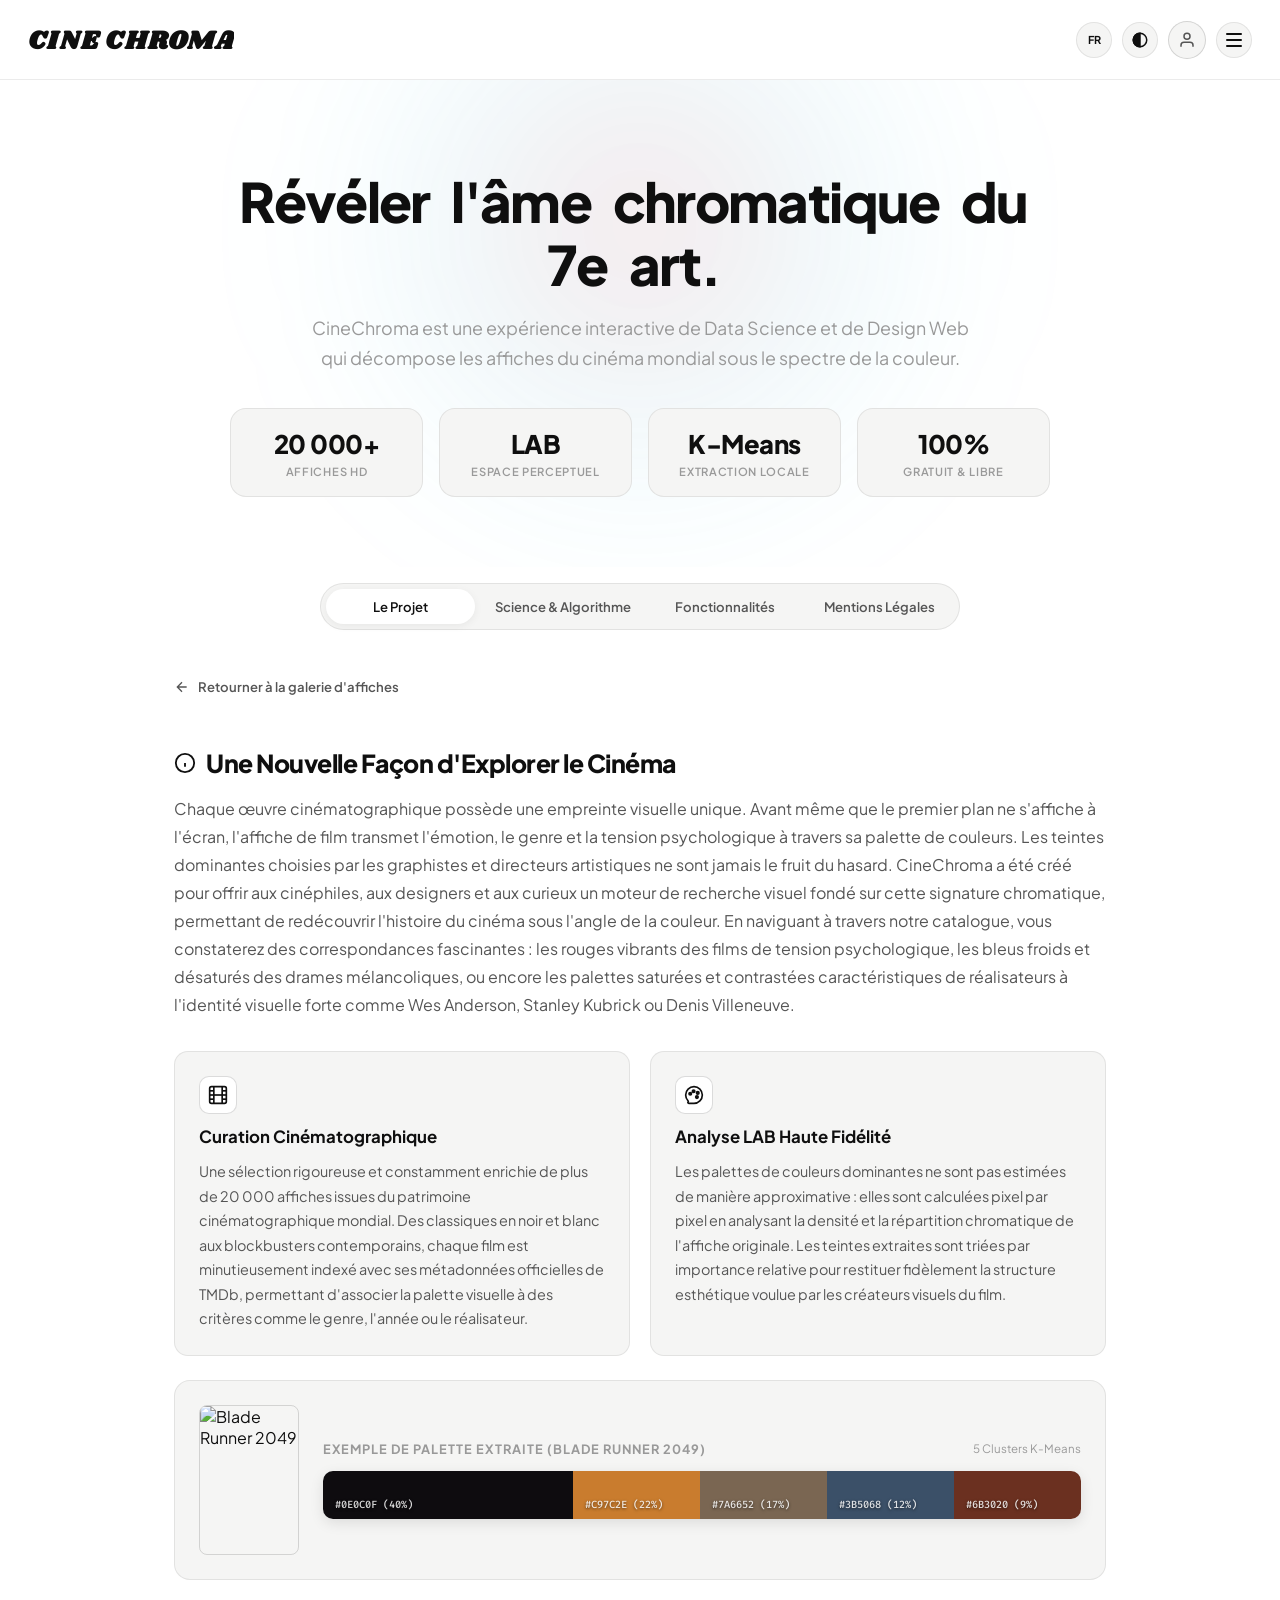
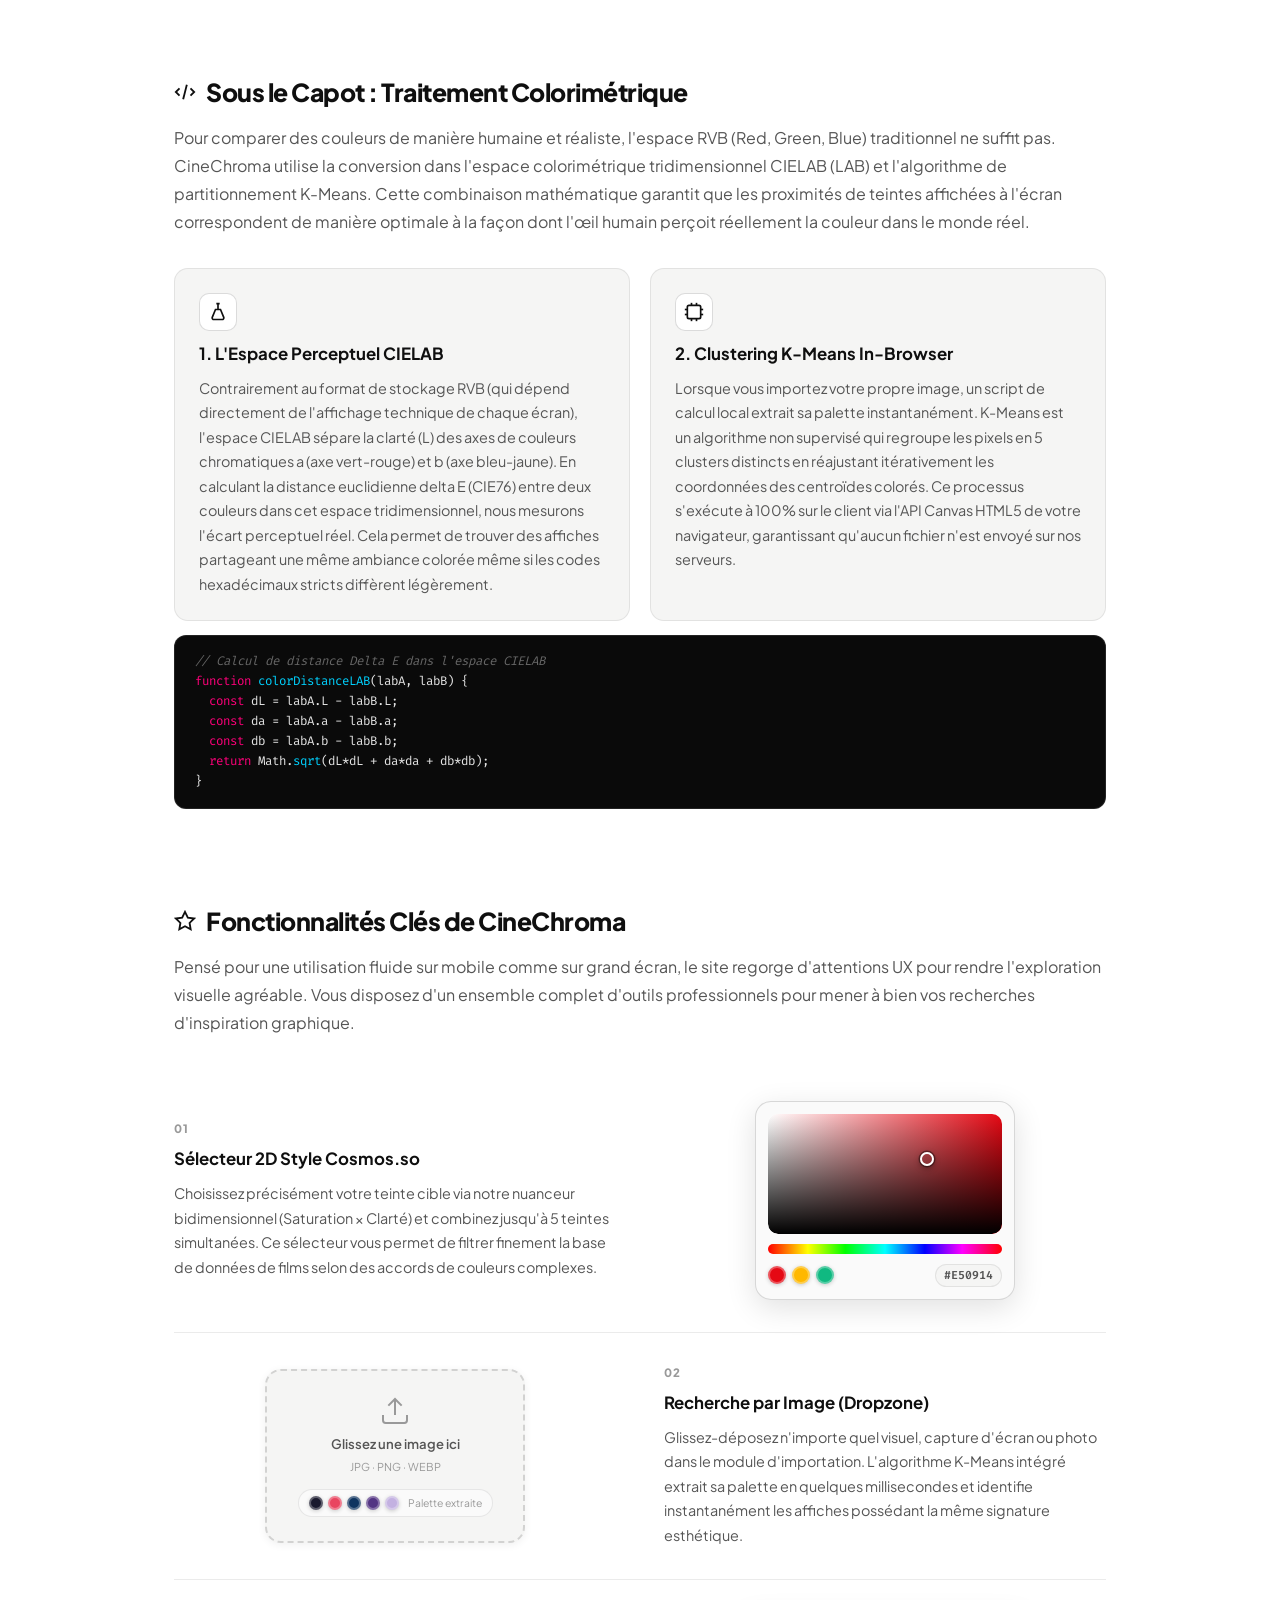
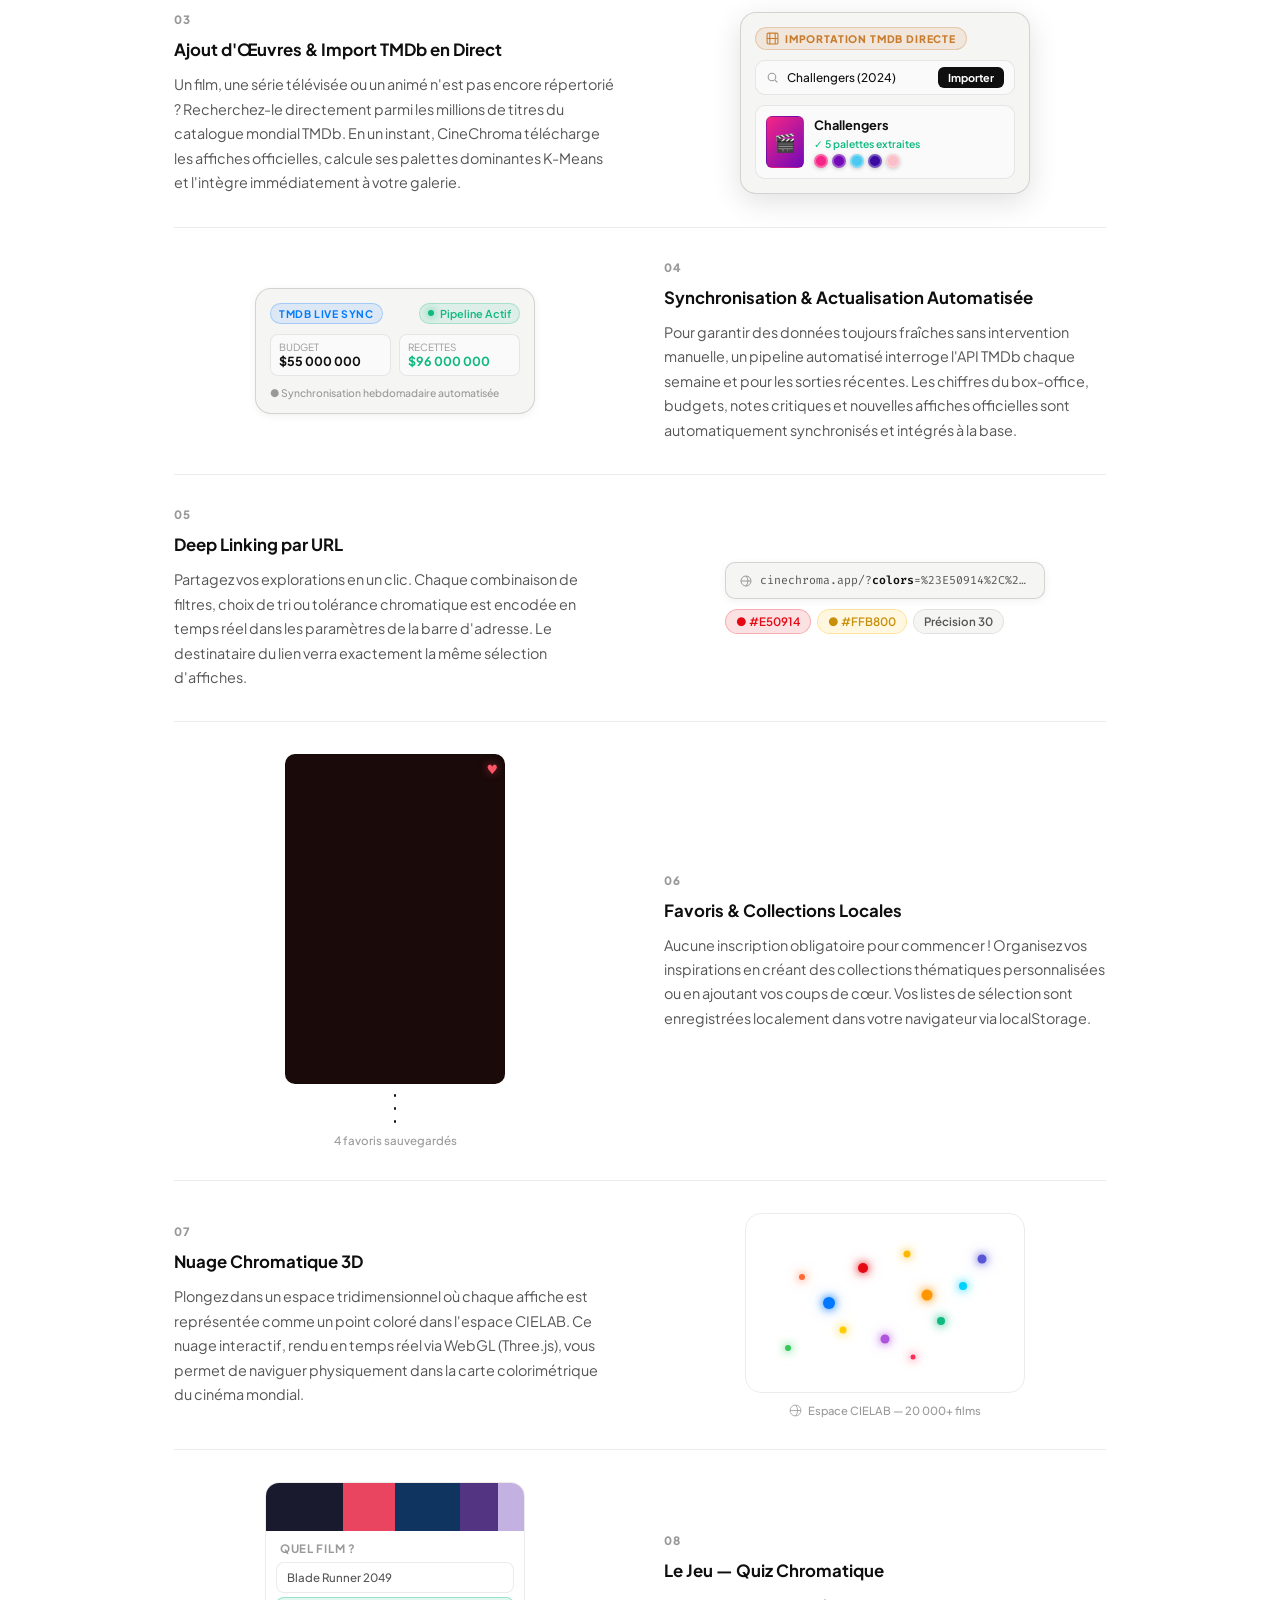
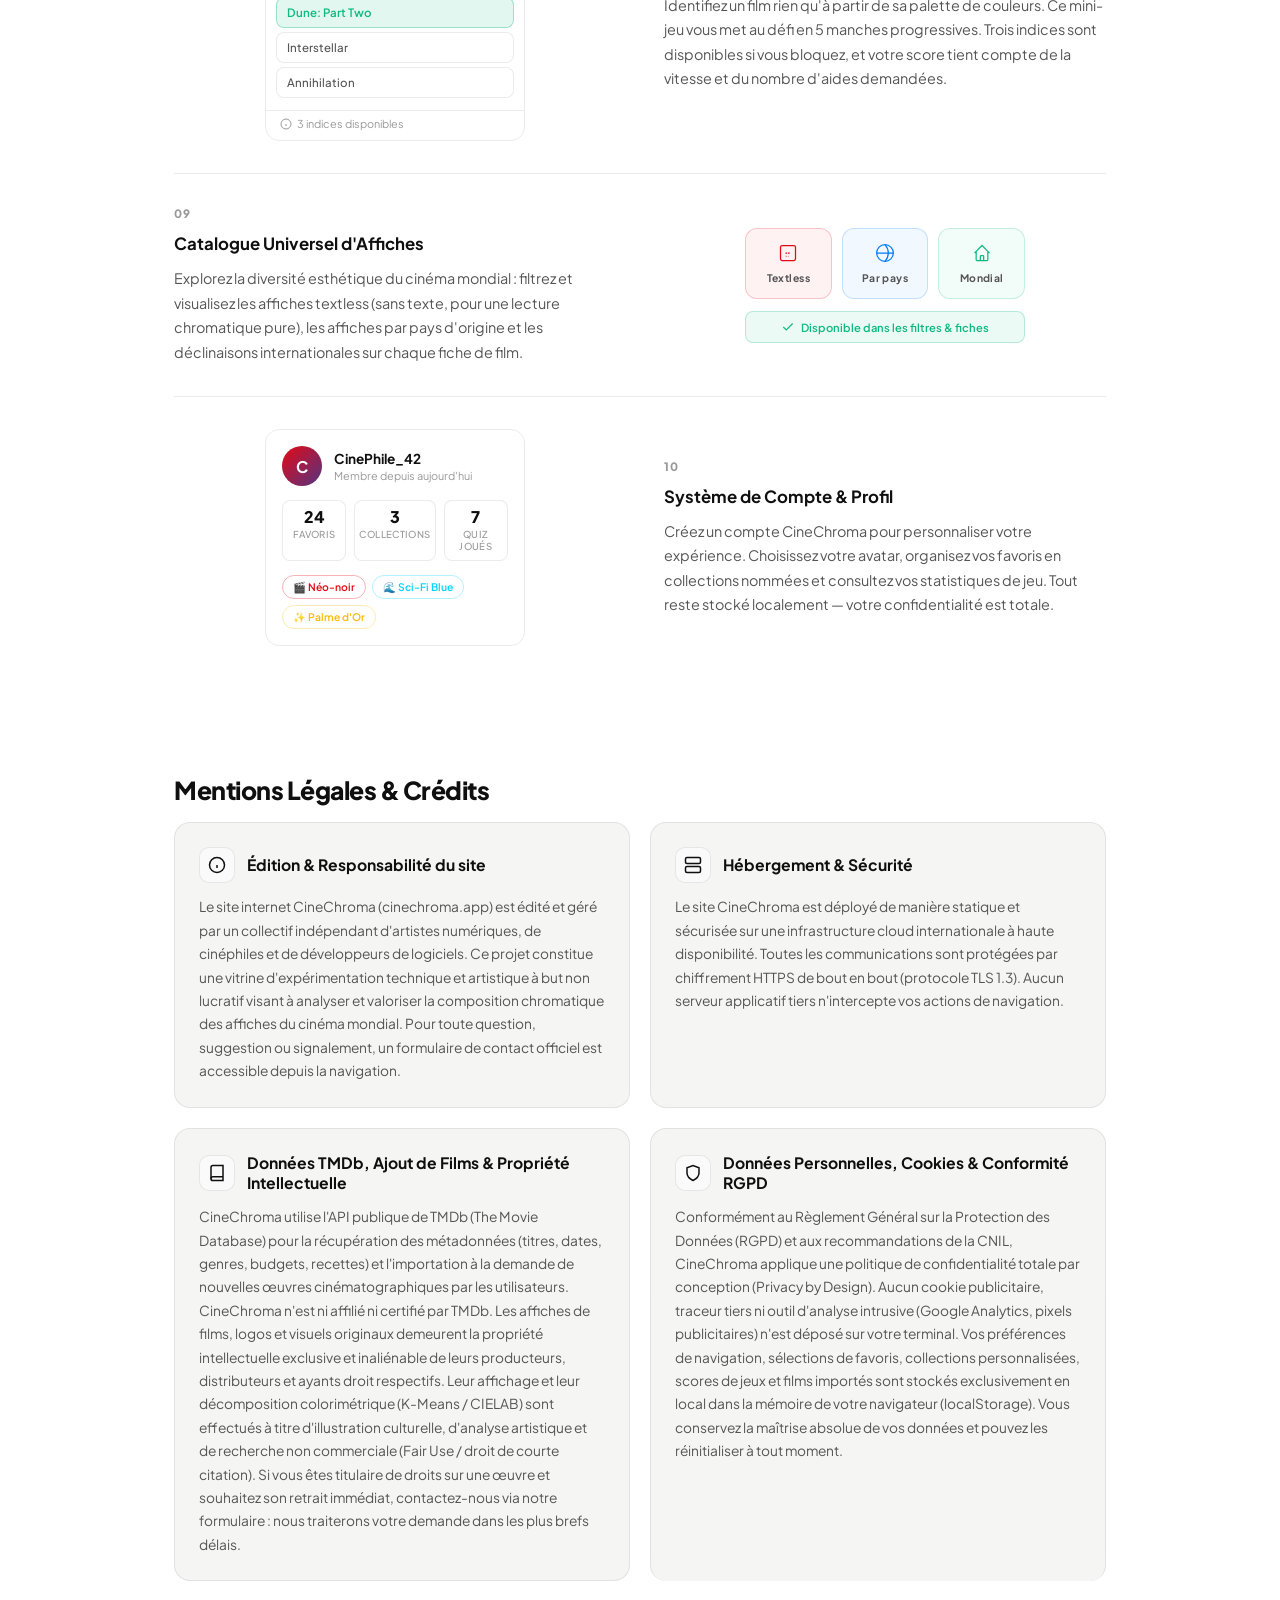
==== commit fa22127e: "Mise à jour" ====
--- a/about.html
+++ b/about.html
@@ -318,23 +318,21 @@
 
         <div class="feature-divider"></div>
 
-        <!-- Feature 4: Dynamic TMDb Data Refresh -->
+        <!-- Feature 4: Automated TMDb Data Synchronization -->
         <div class="feature-showcase-row feature-showcase-row--reverse">
           <div class="feature-showcase-text">
             <div class="feature-number">04</div>
-            <h3 class="tech-card-title" data-i18n="features_feat4_title">Actualisation Dynamique des Données</h3>
-            <p class="tech-card-desc" data-i18n="features_feat4_desc">Pour les films récemment sortis en salle ou en streaming, actualisez en un clic les données financières (box-office, budget), la note critique et les nouvelles affiches via notre connecteur direct avec l'API TMDb.</p>
+            <h3 class="tech-card-title" data-i18n="features_feat4_title">Synchronisation & Actualisation Automatisée</h3>
+            <p class="tech-card-desc" data-i18n="features_feat4_desc">Pour garantir des données toujours fraîches sans intervention manuelle, un pipeline automatisé interroge l'API TMDb chaque semaine et pour les sorties récentes. Les chiffres du box-office, budgets, notes critiques et nouvelles affiches officielles sont automatiquement synchronisés et intégrés à la base.</p>
           </div>
           <div class="feature-showcase-demo">
             <div class="demo-refresh-card">
               <div class="demo-refresh-header">
-                <div class="demo-refresh-badge">Film Récent</div>
-                <button class="demo-refresh-btn" title="Actualiser TMDb">
-                  <svg viewBox="0 0 24 24" fill="none" stroke="currentColor" stroke-width="2" width="13" height="13">
-                    <path d="M21.5 2v6h-6M21.34 15.57a10 10 0 1 1-.57-8.38l5.67-5.67"/>
-                  </svg>
-                  <span>Actualiser TMDb</span>
-                </button>
+                <div class="demo-refresh-badge">TMDb Live Sync</div>
+                <div class="demo-sync-live-pill">
+                  <span class="demo-sync-pulse"></span>
+                  <span>Pipeline Actif</span>
+                </div>
               </div>
               <div class="demo-refresh-meta-grid">
                 <div class="demo-refresh-meta">
--- a/style.css
+++ b/style.css
@@ -933,38 +933,57 @@
 }
 .film-card:hover .card-poster { transform: scale(1.05); }
 
-/* Overlay */
+/* Card Overlay Cartel */
 .card-overlay {
   position: absolute; inset: 0; border-radius: var(--radius-card);
-  background: var(--overlay-grad); opacity: 0;
-  transition: opacity 0.3s ease; display: flex; flex-direction: column;
-  justify-content: flex-end; padding: 14px 12px; pointer-events: none;
-}
-.film-card:hover .card-overlay { opacity: 1; }
+  background: linear-gradient(to top, rgba(0, 0, 0, 0.94) 0%, rgba(0, 0, 0, 0.65) 42%, rgba(0, 0, 0, 0.12) 75%, transparent 100%);
+  opacity: 0;
+  transform: translateY(6px);
+  transition: opacity 0.25s ease, transform 0.25s cubic-bezier(0.16, 1, 0.3, 1);
+  display: flex; flex-direction: column;
+  justify-content: flex-end; padding: 16px 14px; pointer-events: none;
+}
+.film-card:hover .card-overlay {
+  opacity: 1;
+  transform: translateY(0);
+}
 .card-title {
-  font-size: 0.82rem; font-weight: 600; color: #fff; line-height: 1.3;
-}
-.card-meta { font-size: 0.66rem; color: rgba(255,255,255,0.6); margin-top: 3px; }
+  font-size: 0.86rem; font-weight: 600; color: #ffffff; line-height: 1.25;
+  letter-spacing: -0.01em;
+  text-shadow: 0 1px 4px rgba(0, 0, 0, 0.7);
+}
+.card-meta {
+  font-size: 0.68rem; color: rgba(255, 255, 255, 0.75); margin-top: 4px;
+  line-height: 1.35; font-weight: 400; letter-spacing: 0.01em;
+  text-shadow: 0 1px 3px rgba(0, 0, 0, 0.6);
+}
 
 .card-fav-btn {
-  position: absolute; top: 8px; right: 8px; z-index: 3;
-  width: 28px; height: 28px; border-radius: 50%;
+  position: absolute; top: 10px; right: 10px; z-index: 3;
+  width: 30px; height: 30px; border-radius: 50%;
   display: flex; align-items: center; justify-content: center;
-  background: rgba(0,0,0,0.45); color: rgba(255,255,255,0.7);
-  opacity: 0; transition: var(--transition);
-}
-.film-card:hover .card-fav-btn { opacity: 1; }
-.card-fav-btn.active { opacity: 1; color: #ff5566; }
+  background: rgba(0, 0, 0, 0.5); backdrop-filter: blur(8px); -webkit-backdrop-filter: blur(8px);
+  border: 1px solid rgba(255, 255, 255, 0.12); color: rgba(255, 255, 255, 0.85);
+  box-shadow: 0 4px 12px rgba(0, 0, 0, 0.3);
+  opacity: 0; transform: scale(0.9);
+  transition: all 0.22s cubic-bezier(0.16, 1, 0.3, 1);
+}
+.film-card:hover .card-fav-btn { opacity: 1; transform: scale(1); }
+.card-fav-btn:hover { background: rgba(0, 0, 0, 0.75); border-color: rgba(255, 255, 255, 0.3); color: #ffffff; transform: scale(1.1); }
+.card-fav-btn.active { opacity: 1; color: #ff5566; border-color: rgba(255, 85, 102, 0.4); }
 .card-fav-btn.active svg { fill: #ff5566; }
 
 .card-match-badge {
-  position: absolute; top: 8px; left: 8px; z-index: 3;
-  padding: 2px 7px; border-radius: var(--radius-pill);
-  background: rgba(0,0,0,0.55); backdrop-filter: blur(4px);
-  font-size: 0.58rem; font-weight: 700; color: #fff; opacity: 0;
-  transition: var(--transition);
-}
-.film-card:hover .card-match-badge { opacity: 1; }
+  position: absolute; top: 10px; left: 10px; z-index: 3;
+  padding: 3px 8px; border-radius: var(--radius-pill);
+  background: rgba(0, 0, 0, 0.55); backdrop-filter: blur(8px); -webkit-backdrop-filter: blur(8px);
+  border: 1px solid rgba(255, 255, 255, 0.12);
+  box-shadow: 0 4px 12px rgba(0, 0, 0, 0.25);
+  font-size: 0.62rem; font-weight: 700; color: #ffffff; opacity: 0;
+  transform: scale(0.9);
+  transition: all 0.22s cubic-bezier(0.16, 1, 0.3, 1);
+}
+.film-card:hover .card-match-badge { opacity: 1; transform: scale(1); }
 
 /* ─── SCROLL TO TOP ───────────────────────────────────────── */
 .scroll-top-btn {
@@ -1059,7 +1078,9 @@
   position: relative;
   background: transparent;
   display: flex; flex-direction: column; align-items: center;
-  gap: 16px; padding: 0;
+  gap: 12px; padding: 0;
+  width: 360px;
+  max-width: 360px;
   overflow: visible;
   z-index: 2;
 }
@@ -1100,7 +1121,30 @@
   100% { opacity: 1; filter: blur(0); transform: scale(1); }
 }
 .poster-anim-in {
-  animation: posterFadeIn 0.4s cubic-bezier(0.16, 1, 0.3, 1) forwards;
+  animation: posterFadeIn 0.35s cubic-bezier(0.16, 1, 0.3, 1) forwards;
+}
+
+.modal-poster-controls {
+  width: 100%;
+  max-width: 360px;
+  display: flex;
+  flex-direction: column;
+  align-items: center;
+  gap: 6px;
+  margin-top: 4px;
+  min-height: 84px;
+  z-index: 2;
+  position: relative;
+}
+
+.modal-poster-subcontrols {
+  width: 100%;
+  display: flex;
+  flex-direction: column;
+  align-items: center;
+  gap: 6px;
+  min-height: 48px;
+  justify-content: center;
 }
 
 .modal-poster-selector {
@@ -1118,9 +1162,9 @@
 }
 .modal-poster-cats {
   display: flex;
-  gap: 8px;
+  gap: 16px;
   justify-content: center;
-  margin-top: 14px;
+  margin-top: 6px;
   z-index: 2;
   position: relative;
   flex-wrap: wrap;
@@ -1129,37 +1173,60 @@
   background: transparent;
   border: none;
   color: var(--text-3);
-  font-size: 0.64rem;
-  font-weight: 700;
+  font-size: 0.68rem;
+  font-weight: 600;
   letter-spacing: 0.08em;
   text-transform: uppercase;
-  padding: 4px 8px;
+  padding: 4px 6px;
   cursor: pointer;
   transition: var(--transition);
   border-bottom: 2px solid transparent;
 }
-[data-theme="light"] .modal-poster-cat-btn {
-  color: var(--text-2);
-}
 .modal-poster-cat-btn:hover {
   color: var(--text-2);
-}
-[data-theme="light"] .modal-poster-cat-btn:hover {
-  color: var(--text-1);
 }
 .modal-poster-cat-btn.active {
   color: var(--text-1);
   border-bottom-color: var(--text-1);
 }
+[data-theme="light"] .modal-poster-cat-btn {
+  color: #64748b; /* Slate 500 : parfaitement contrasté et lisible en clair */
+  font-weight: 600;
+}
+[data-theme="light"] .modal-poster-cat-btn:hover {
+  color: #0f172a;
+}
+[data-theme="light"] .modal-poster-cat-btn.active {
+  color: #0f172a;
+  border-bottom-color: #0f172a;
+}
+
+.season-active-badge {
+  font-size: 0.68rem;
+  font-weight: 600;
+  color: var(--text-2);
+  letter-spacing: 0.06em;
+  text-transform: uppercase;
+  padding: 3px 8px;
+  background: transparent;
+  border: 1px solid var(--border-subtle, rgba(255, 255, 255, 0.08));
+  border-radius: 4px;
+}
+[data-theme="light"] .season-active-badge {
+  background: rgba(0, 0, 0, 0.03);
+  border-color: rgba(0, 0, 0, 0.08);
+  color: #475569;
+}
 
 /* Thumbnail navigation for multiple posters inside category */
 .modal-poster-dots {
   display: flex;
-  gap: 8px;
+  gap: 10px;
   justify-content: center;
   align-items: flex-end;
   flex-wrap: wrap;
-  margin-top: 10px;
+  margin-top: 6px;
+  min-height: 16px;
   z-index: 2;
   position: relative;
 }
@@ -1200,16 +1267,43 @@
 }
 
 .modal-download-btn-minimal {
-  display: inline-flex; align-items: center; gap: 8px;
-  background: transparent; border: none;
-  color: var(--text-2); font-size: 0.84rem; font-weight: 600;
-  padding: 8px 16px; cursor: pointer; transition: var(--transition);
-  margin-left: 0;
+  display: inline-flex;
+  align-items: center;
+  justify-content: center;
+  gap: 8px;
+  background: transparent;
+  border: none;
+  color: var(--text-2);
+  font-size: 0.82rem;
+  font-weight: 500;
+  letter-spacing: 0.02em;
+  padding: 6px 14px;
+  cursor: pointer;
+  transition: var(--transition);
+  margin-top: 4px;
+  border-radius: 6px;
   z-index: 2;
   position: relative;
 }
 .modal-download-btn-minimal:hover {
+  background: rgba(255, 255, 255, 0.05);
   color: var(--text-1);
+  transform: translateY(-1px);
+}
+.modal-download-btn-minimal svg {
+  width: 14px;
+  height: 14px;
+  transition: transform 0.2s ease;
+}
+.modal-download-btn-minimal:hover svg {
+  transform: translateY(1px);
+}
+[data-theme="light"] .modal-download-btn-minimal {
+  color: #64748b;
+}
+[data-theme="light"] .modal-download-btn-minimal:hover {
+  background: rgba(0, 0, 0, 0.05);
+  color: #0f172a;
 }
 
 /* ── Colonne droite : Textes Flottants (Frameless Luxury) ── */
@@ -1222,12 +1316,23 @@
   border: 1px solid rgba(255, 255, 255, 0.03); /* Bordure cristalline invisible */
   border-radius: 28px;
   padding: 40px 45px;
-  margin-top: -30px; /* Décalage vers le haut pour l'équilibre asymétrique */
+  margin-top: 0;
   box-shadow: 0 35px 80px rgba(0,0,0,0.6); /* Ombre diffuse de lévitation */
   display: flex; flex-direction: column; gap: 24px;
   max-height: calc(100vh - 60px);
   overflow-y: auto;
-}
+  scroll-behavior: smooth;
+  scrollbar-width: none; /* Masque la scrollbar Firefox */
+  -ms-overflow-style: none; /* Masque la scrollbar Edge / IE */
+  mask-image: linear-gradient(to bottom, black calc(100% - 36px), transparent 100%);
+  -webkit-mask-image: linear-gradient(to bottom, black calc(100% - 36px), transparent 100%);
+}
+.modal-info-col::-webkit-scrollbar {
+  display: none !important; /* Masque la scrollbar Chrome / Safari / Edge */
+  width: 0 !important;
+  height: 0 !important;
+}
+
 [data-theme="light"] .modal-info-col {
   background: rgba(255, 255, 255, 0.55);
   border: 1px solid rgba(0, 0, 0, 0.03);
@@ -3374,18 +3479,29 @@
   color: #007AFF;
   border: 1px solid rgba(0, 122, 255, 0.25);
 }
-.demo-refresh-btn {
+.demo-sync-live-pill {
   display: inline-flex;
   align-items: center;
-  gap: 5px;
+  gap: 6px;
   font-size: 0.68rem;
   font-weight: 600;
-  color: var(--text-2);
-  background: var(--bg-elevated);
-  border: 1px solid var(--border);
-  padding: 4px 8px;
-  border-radius: 6px;
-  cursor: default;
+  color: #10B981;
+  background: rgba(16, 185, 129, 0.1);
+  border: 1px solid rgba(16, 185, 129, 0.25);
+  padding: 3px 8px;
+  border-radius: var(--radius-pill);
+}
+.demo-sync-pulse {
+  width: 6px;
+  height: 6px;
+  border-radius: 50%;
+  background: #10B981;
+  box-shadow: 0 0 8px #10B981;
+  animation: liveSyncPulse 2s infinite ease-in-out;
+}
+@keyframes liveSyncPulse {
+  0%, 100% { transform: scale(1); opacity: 1; }
+  50% { transform: scale(1.4); opacity: 0.5; }
 }
 .demo-refresh-meta-grid {
   display: grid;
@@ -3874,15 +3990,18 @@
 
 /* 3. Hover Collection Button on Card */
 .card-col-btn {
-  position: absolute; top: 8px; right: 40px; z-index: 3;
-  width: 28px; height: 28px; border-radius: 50%;
+  position: absolute; top: 10px; right: 46px; z-index: 3;
+  width: 30px; height: 30px; border-radius: 50%;
   display: flex; align-items: center; justify-content: center;
-  background: rgba(0,0,0,0.45); color: rgba(255,255,255,0.7);
-  opacity: 0; transition: var(--transition);
-}
-.film-card:hover .card-col-btn { opacity: 1; }
-.card-col-btn:hover { background: rgba(0,0,0,0.7); color: #fff; transform: scale(1.05); }
-.card-col-btn.active { opacity: 1; color: #ffb800; }
+  background: rgba(0, 0, 0, 0.5); backdrop-filter: blur(8px); -webkit-backdrop-filter: blur(8px);
+  border: 1px solid rgba(255, 255, 255, 0.12); color: rgba(255, 255, 255, 0.85);
+  box-shadow: 0 4px 12px rgba(0, 0, 0, 0.3);
+  opacity: 0; transform: scale(0.9);
+  transition: all 0.22s cubic-bezier(0.16, 1, 0.3, 1);
+}
+.film-card:hover .card-col-btn { opacity: 1; transform: scale(1); }
+.card-col-btn:hover { background: rgba(0, 0, 0, 0.75); border-color: rgba(255, 255, 255, 0.3); color: #fff; transform: scale(1.1); }
+.card-col-btn.active { opacity: 1; color: #ffb800; border-color: rgba(255, 184, 0, 0.4); }
 .card-col-btn.active svg { fill: #ffb800; stroke: #ffb800; }
 
 /* 4. Film Modal Action Row & Buttons */
@@ -7847,6 +7966,24 @@
   gap: 8px;
 }
 
+.add-movie-result-type-tag {
+  font-size: 0.65rem;
+  font-weight: 600;
+  text-transform: uppercase;
+  letter-spacing: 0.04em;
+  padding: 1px 6px;
+  border-radius: 4px;
+  background: rgba(255, 255, 255, 0.08);
+  color: var(--text-2, #cbd5e1);
+  border: 1px solid var(--border, rgba(255, 255, 255, 0.12));
+}
+
+[data-theme="light"] .add-movie-result-type-tag {
+  background: rgba(0, 0, 0, 0.05);
+  color: #475569;
+  border-color: rgba(0, 0, 0, 0.1);
+}
+
 .add-movie-result-action {
   padding: 6px 12px;
   border-radius: 8px;
@@ -8081,4 +8218,330 @@
   color: #4338ca;
 }
 
-
+/* ============================================================
+   MULTI-MEDIA TYPE PILLS & SELECTORS (Films, Séries, Animés)
+============================================================ */
+.media-type-pills {
+  display: inline-flex;
+  align-items: center;
+  background: rgba(255, 255, 255, 0.03);
+  border: 1px solid rgba(255, 255, 255, 0.07);
+  border-radius: 7px;
+  padding: 2px;
+  gap: 2px;
+  margin: 0 4px;
+}
+
+[data-theme="light"] .media-type-pills {
+  background: rgba(0, 0, 0, 0.03);
+  border-color: rgba(0, 0, 0, 0.06);
+}
+
+.media-pill-btn {
+  background: transparent;
+  border: none;
+  color: var(--text-3);
+  font-family: inherit;
+  font-size: 0.76rem;
+  font-weight: 450;
+  padding: 4px 9px;
+  border-radius: 5px;
+  cursor: pointer;
+  transition: all 0.15s ease;
+  white-space: nowrap;
+  user-select: none;
+  display: inline-flex;
+  align-items: center;
+  letter-spacing: 0.01em;
+  line-height: 1.2;
+}
+
+.media-pill-btn:hover {
+  color: var(--text-1);
+  background: rgba(255, 255, 255, 0.04);
+}
+
+[data-theme="light"] .media-pill-btn:hover {
+  color: var(--text-1);
+  background: rgba(0, 0, 0, 0.04);
+}
+
+.media-pill-btn.active {
+  background: rgba(255, 255, 255, 0.1);
+  color: #ffffff;
+  font-weight: 600;
+  box-shadow: 0 1px 2px rgba(0, 0, 0, 0.2);
+}
+
+[data-theme="light"] .media-pill-btn.active {
+  background: #ffffff;
+  color: #0f172a;
+  font-weight: 600;
+  box-shadow: 0 1px 3px rgba(0, 0, 0, 0.08), 0 0 1px rgba(0, 0, 0, 0.04);
+}
+
+/* Minimalist Format Tag in Details Modal */
+.genre-tag--format {
+  background: rgba(255, 255, 255, 0.08) !important;
+  color: var(--text-1) !important;
+  border: 1px solid rgba(255, 255, 255, 0.16) !important;
+  font-weight: 600;
+  letter-spacing: 0.02em;
+}
+
+[data-theme="light"] .genre-tag--format {
+  background: rgba(0, 0, 0, 0.06) !important;
+  color: #0f172a !important;
+  border-color: rgba(0, 0, 0, 0.14) !important;
+}
+
+/* Mobile & Tablet adjustments for sub-navbar and media pills */
+@media (max-width: 768px) {
+  .sub-navbar-inner {
+    overflow-x: auto;
+    scrollbar-width: none;
+    -ms-overflow-style: none;
+  }
+  .sub-navbar-inner::-webkit-scrollbar {
+    display: none;
+  }
+  .media-type-pills {
+    flex-shrink: 0;
+  }
+}
+
+/* ============================================================
+   SERIES & ANIME METADATA STYLES (Saisons, Statut, Diffuseurs)
+============================================================ */
+.modal-meta-grid {
+  display: grid;
+  grid-template-columns: repeat(2, 1fr);
+  gap: 12px 24px;
+  margin: 18px 0;
+  padding: 16px 20px;
+  background: rgba(255, 255, 255, 0.02);
+  border: 1px solid rgba(255, 255, 255, 0.06);
+  border-radius: 14px;
+}
+
+[data-theme="light"] .modal-meta-grid {
+  background: rgba(0, 0, 0, 0.02);
+  border-color: rgba(0, 0, 0, 0.06);
+}
+
+.modal-meta-grid dt {
+  font-size: 0.72rem;
+  text-transform: uppercase;
+  letter-spacing: 0.6px;
+  color: var(--text-3);
+  margin-bottom: 4px;
+  font-weight: 600;
+}
+
+.modal-meta-grid dd {
+  font-size: 0.88rem;
+  font-weight: 500;
+  color: var(--text-1);
+  margin: 0;
+  display: flex;
+  align-items: center;
+  flex-wrap: wrap;
+  gap: 4px;
+}
+
+/* Meta Pill Badges (Seasons, Episodes count) */
+.meta-pill-badge {
+  display: inline-flex;
+  align-items: center;
+  background: rgba(255, 255, 255, 0.08);
+  border: 1px solid rgba(255, 255, 255, 0.12);
+  padding: 2px 8px;
+  border-radius: 6px;
+  font-size: 0.8rem;
+  font-weight: 600;
+  color: var(--text-1);
+}
+
+[data-theme="light"] .meta-pill-badge {
+  background: rgba(0, 0, 0, 0.05);
+  border-color: rgba(0, 0, 0, 0.1);
+  color: #111827;
+}
+
+/* Status Badges */
+.status-badge {
+  display: inline-flex;
+  align-items: center;
+  gap: 6px;
+  padding: 3px 9px;
+  border-radius: 999px;
+  font-size: 0.75rem;
+  font-weight: 600;
+  letter-spacing: 0.2px;
+}
+
+.status-dot {
+  width: 6px;
+  height: 6px;
+  border-radius: 50%;
+  display: inline-block;
+}
+
+/* Status variants */
+.status-returning {
+  background: rgba(16, 185, 129, 0.14);
+  color: #34d399;
+  border: 1px solid rgba(16, 185, 129, 0.3);
+}
+.status-returning .status-dot {
+  background: #10b981;
+  box-shadow: 0 0 8px #10b981;
+}
+
+.status-ended {
+  background: rgba(148, 163, 184, 0.12);
+  color: #cbd5e1;
+  border: 1px solid rgba(148, 163, 184, 0.25);
+}
+.status-ended .status-dot {
+  background: #94a3b8;
+}
+
+.status-production {
+  background: rgba(168, 85, 247, 0.14);
+  color: #c084fc;
+  border: 1px solid rgba(168, 85, 247, 0.3);
+}
+.status-production .status-dot {
+  background: #a855f7;
+}
+
+.status-miniseries {
+  background: rgba(245, 158, 11, 0.14);
+  color: #fbbf24;
+  border: 1px solid rgba(245, 158, 11, 0.3);
+}
+.status-miniseries .status-dot {
+  background: #f59e0b;
+}
+
+.status-canceled {
+  background: rgba(239, 68, 68, 0.12);
+  color: #f87171;
+  border: 1px solid rgba(239, 68, 68, 0.25);
+}
+.status-canceled .status-dot {
+  background: #ef4444;
+}
+
+[data-theme="light"] .status-returning {
+  background: rgba(16, 185, 129, 0.1);
+  color: #047857;
+  border-color: rgba(16, 185, 129, 0.25);
+}
+[data-theme="light"] .status-ended {
+  background: rgba(100, 116, 139, 0.1);
+  color: #334155;
+  border-color: rgba(100, 116, 139, 0.2);
+}
+[data-theme="light"] .status-production {
+  background: rgba(147, 51, 234, 0.1);
+  color: #7e22ce;
+  border-color: rgba(147, 51, 234, 0.25);
+}
+[data-theme="light"] .status-miniseries {
+  background: rgba(217, 119, 6, 0.1);
+  color: #b45309;
+  border-color: rgba(217, 119, 6, 0.25);
+}
+
+/* ============================================================
+   INTERACTIVE SEASONS SELECTOR (Modal Posters - Minimalist Sobriety)
+============================================================ */
+.modal-seasons-bar {
+  margin: 2px 0 4px;
+  width: 100%;
+  max-width: 360px;
+  position: relative;
+}
+
+.modal-seasons-bar-desktop {
+  display: block;
+}
+
+.modal-seasons-bar-mobile {
+  display: none;
+}
+
+.modal-seasons-pills {
+  display: flex;
+  align-items: center;
+  justify-content: center;
+  gap: 4px;
+  overflow-x: auto;
+  padding: 2px 8px;
+  scrollbar-width: none;
+  -ms-overflow-style: none;
+  mask-image: linear-gradient(to right, transparent, black 14px, black calc(100% - 14px), transparent);
+  -webkit-mask-image: linear-gradient(to right, transparent, black 14px, black calc(100% - 14px), transparent);
+}
+
+.modal-seasons-pills::-webkit-scrollbar {
+  display: none;
+}
+
+.modal-season-pill-btn {
+  background: transparent;
+  border: none;
+  color: var(--text-3);
+  font-family: inherit;
+  font-size: 0.74rem;
+  font-weight: 500;
+  letter-spacing: 0.03em;
+  padding: 4px 8px;
+  border-radius: 6px;
+  cursor: pointer;
+  transition: color 0.18s ease, background 0.18s ease;
+  white-space: nowrap;
+  user-select: none;
+  flex-shrink: 0;
+}
+
+.modal-season-pill-btn:hover {
+  color: var(--text-1);
+  background: rgba(255, 255, 255, 0.06);
+}
+
+.modal-season-pill-btn.active {
+  color: var(--text-1);
+  background: rgba(255, 255, 255, 0.12);
+  font-weight: 600;
+}
+
+[data-theme="light"] .modal-season-pill-btn {
+  color: #64748b;
+  background: transparent;
+}
+
+[data-theme="light"] .modal-season-pill-btn:hover {
+  color: #0f172a;
+  background: rgba(0, 0, 0, 0.05);
+}
+
+[data-theme="light"] .modal-season-pill-btn.active {
+  color: #0f172a;
+  background: rgba(0, 0, 0, 0.08);
+  font-weight: 600;
+}
+
+@media (max-width: 860px) {
+  .modal-seasons-bar-desktop {
+    display: none;
+  }
+  .modal-seasons-bar-mobile {
+    display: block;
+    margin: 8px 0 12px;
+  }
+}
+
+
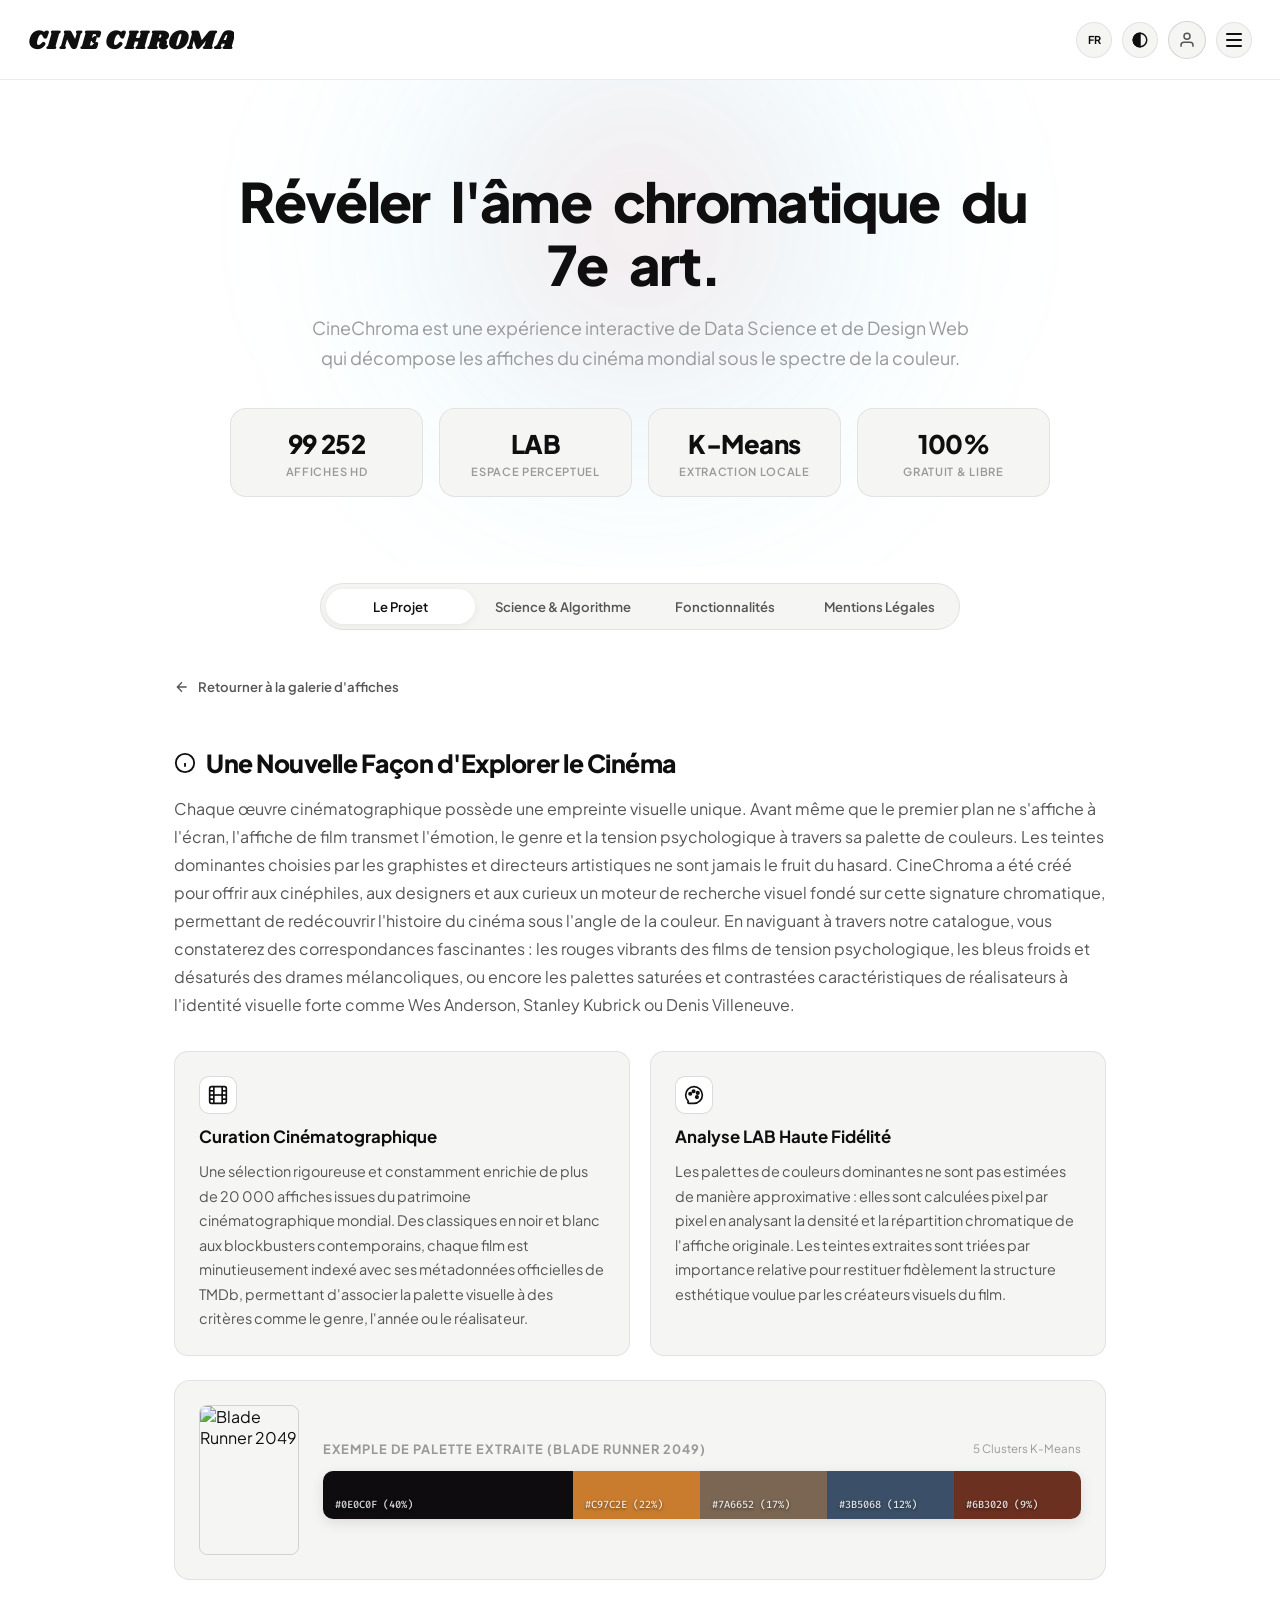
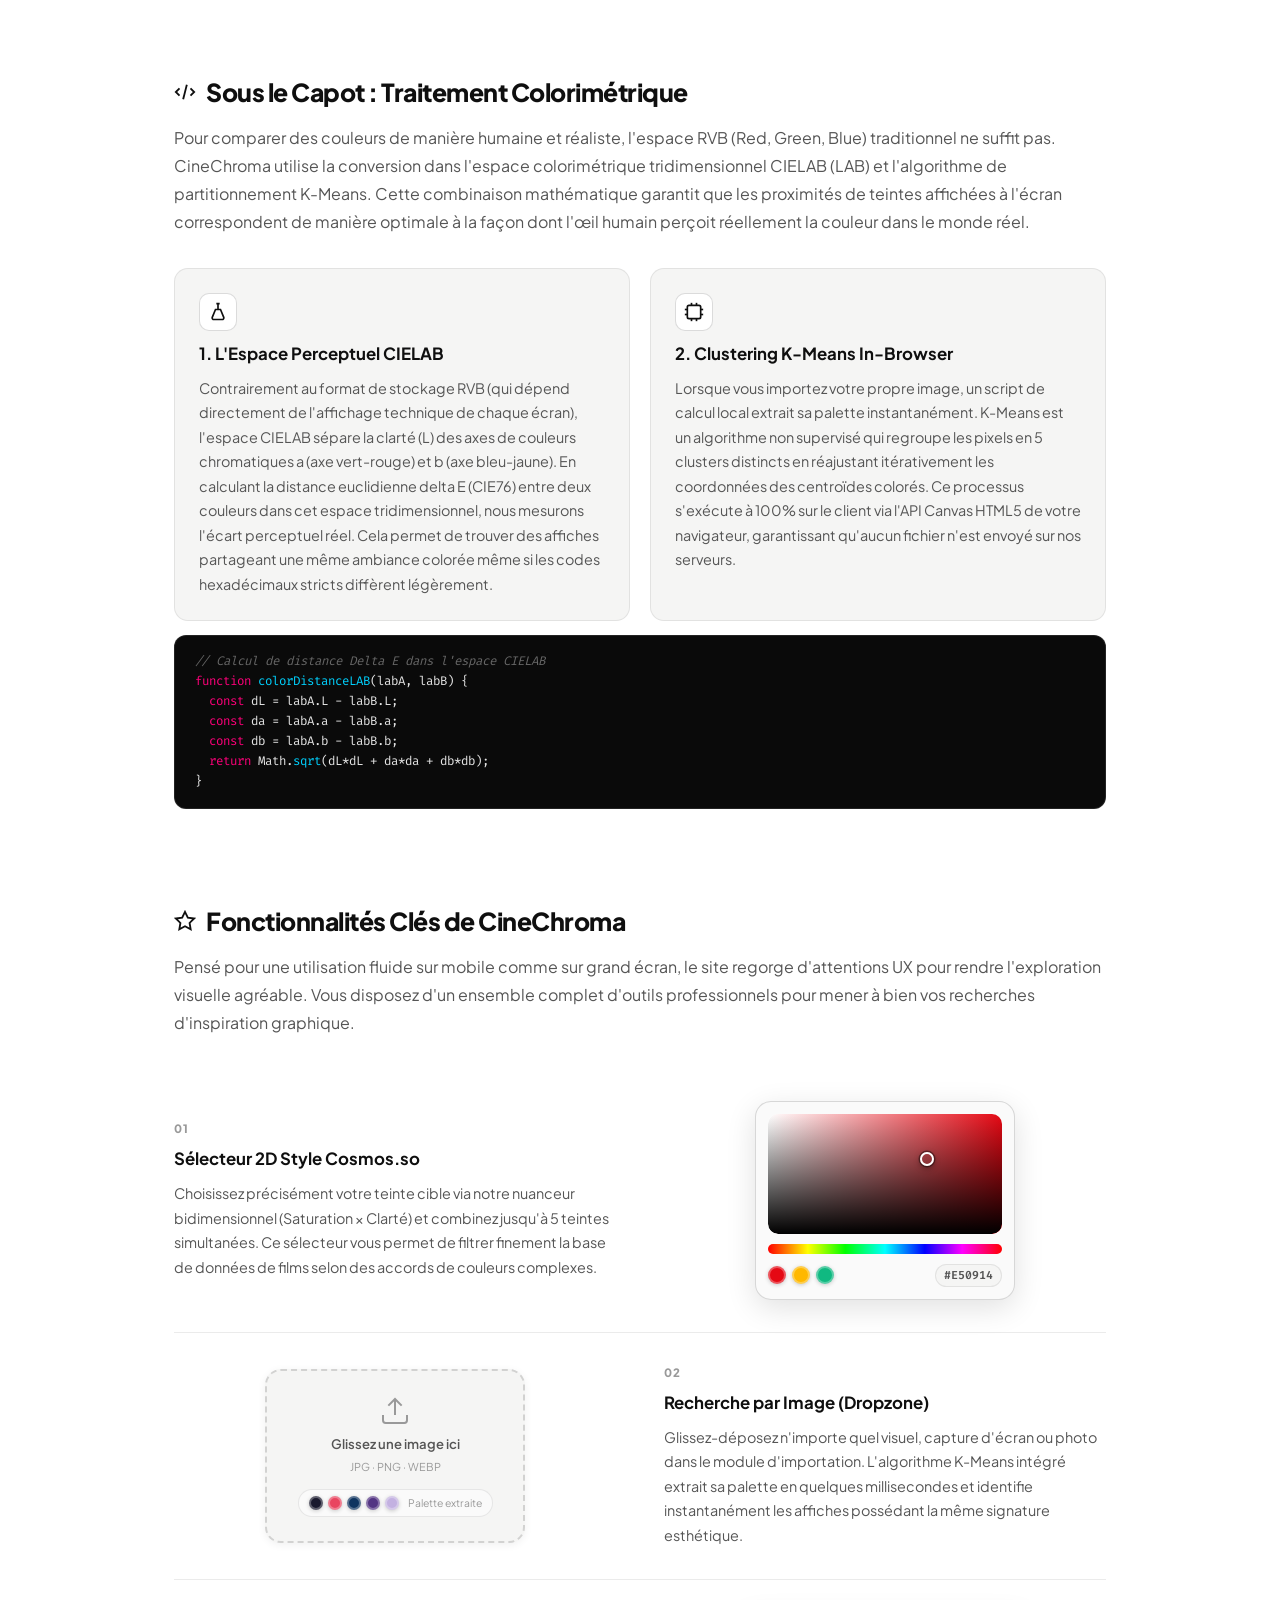
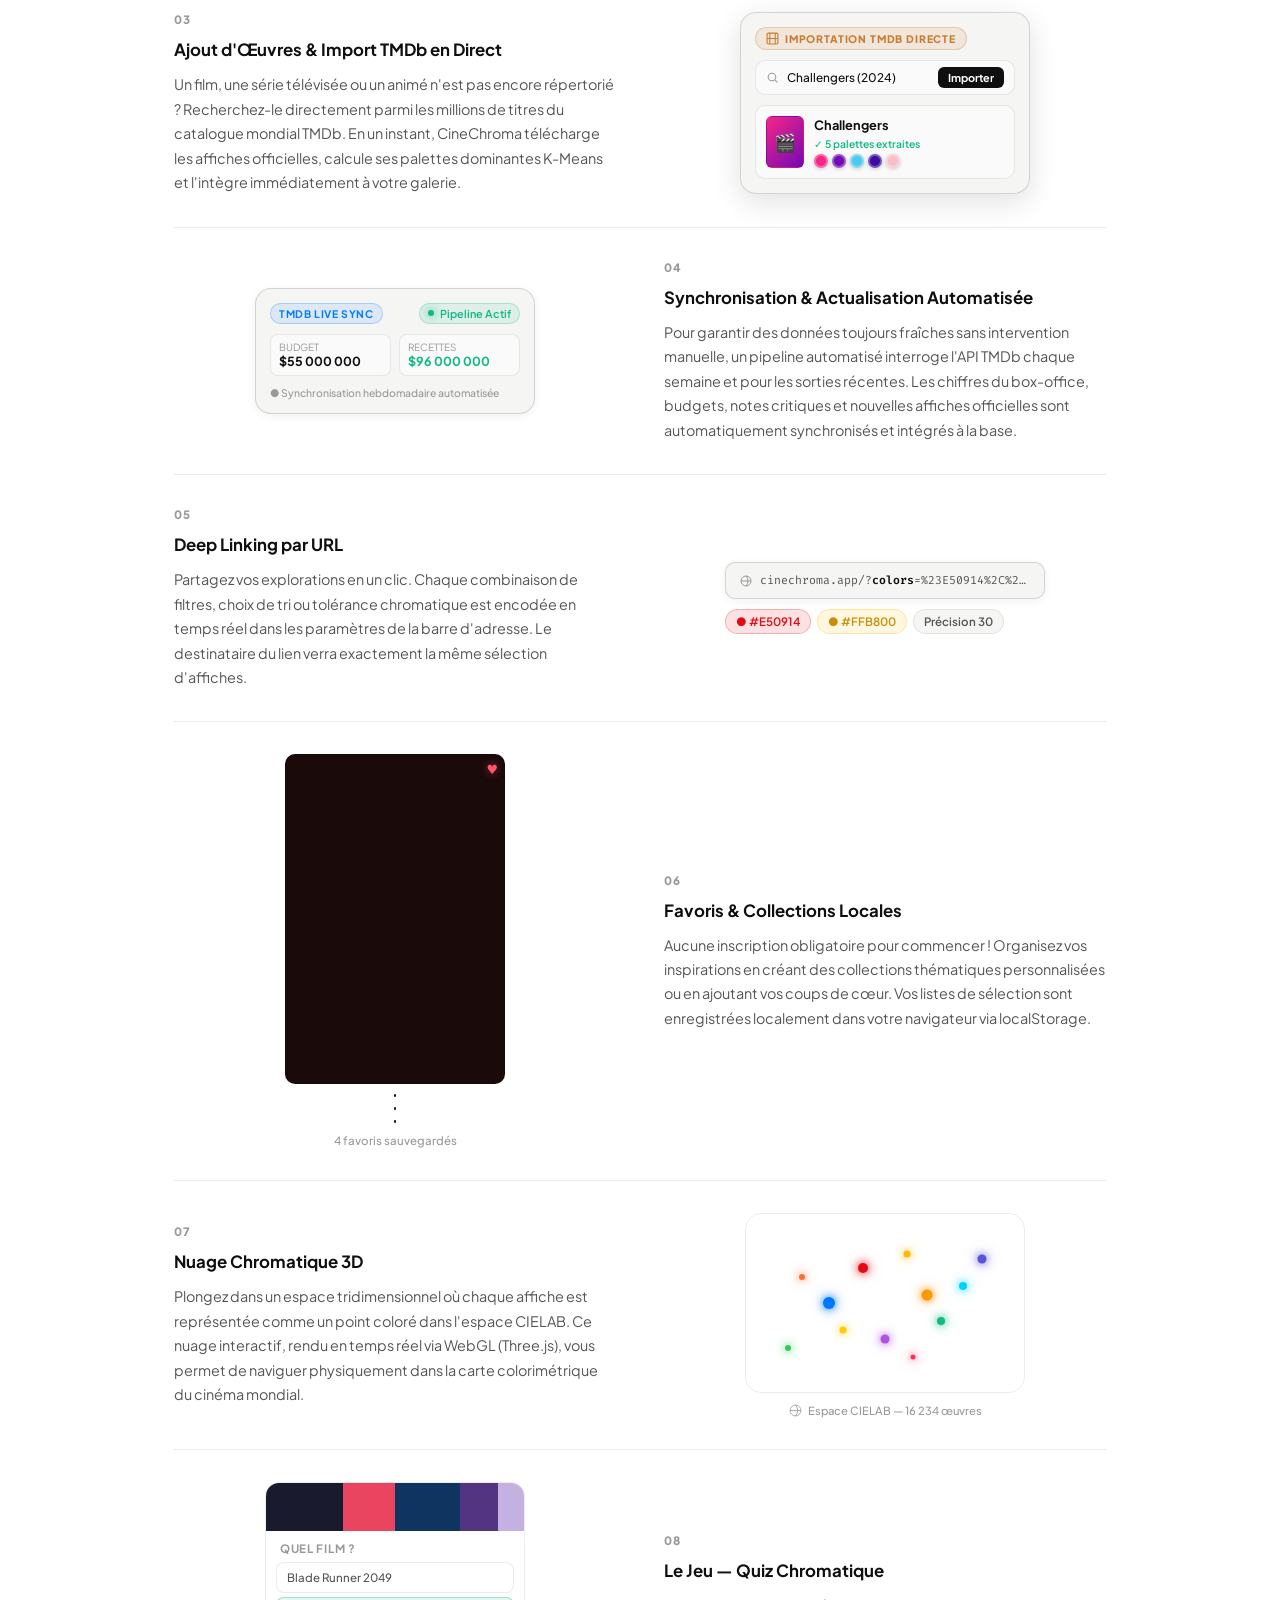
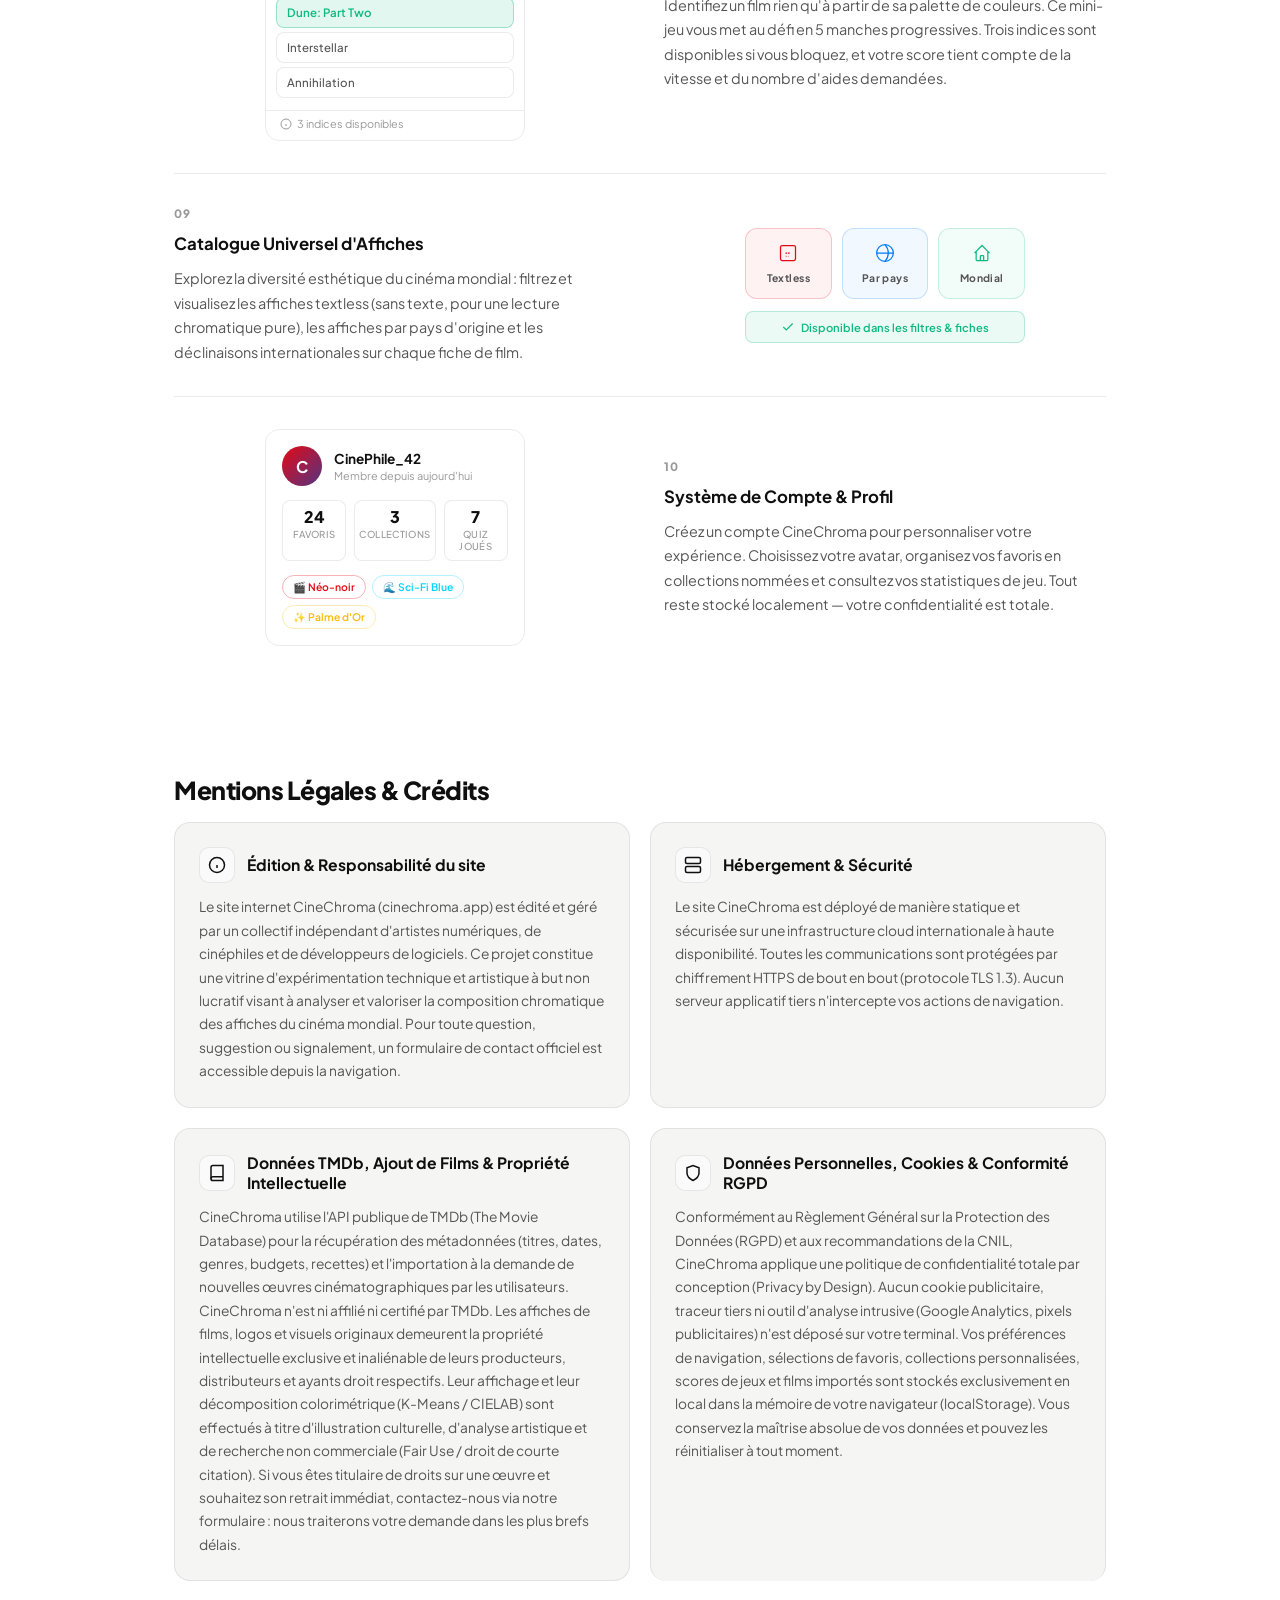
==== commit 05816d74: "docs(data): alignement des chiffres réels (16 234 œuvres, 99 252 affiches)" ====
--- a/about.html
+++ b/about.html
@@ -66,7 +66,7 @@
       </p>
       <div class="about-stats-bar">
         <div class="stat-card">
-          <div class="stat-value" data-i18n="stat_posters_val">20 000+</div>
+          <div class="stat-value" data-i18n="stat_posters_val">99 252</div>
           <div class="stat-label" data-i18n="stat_posters_lbl">Affiches HD</div>
         </div>
         <div class="stat-card">
@@ -436,7 +436,7 @@
               </div>
               <div class="demo-3d-label">
                 <svg viewBox="0 0 24 24" fill="none" stroke="currentColor" stroke-width="1.5" width="13" height="13"><circle cx="12" cy="12" r="10"/><path d="M2 12h20"/><path d="M12 2a15.3 15.3 0 0 1 4 10 15.3 15.3 0 0 1-4 10"/></svg>
-                Espace CIELAB — 20 000+ films
+                Espace CIELAB — 16 234 œuvres
               </div>
             </div>
           </div>
--- a/style.css
+++ b/style.css
@@ -919,6 +919,11 @@
   width: 100%; position: relative; overflow: hidden;
   border-radius: var(--radius-card); background: var(--bg-card);
   cursor: pointer; isolation: isolate; transition: transform 0.3s cubic-bezier(0.4, 0, 0.2, 1);
+  outline: none;
+}
+.film-card:focus,
+.film-card:focus-visible {
+  outline: none;
 }
 .film-card:hover { transform: scale(1.025); z-index: 5; }
 
@@ -1947,11 +1952,19 @@
 }
 
 .hero-mouse-spotlight {
-  position: absolute; width: 420px; height: 420px;
-  transform: translate(-50%, -50%); border-radius: 50%;
-  background: radial-gradient(circle, rgba(255, 255, 255, 0.07) 0%, rgba(255, 255, 255, 0) 70%);
-  pointer-events: none; opacity: 0;
-  transition: opacity 0.3s ease, left 0.08s ease-out, top 0.08s ease-out;
+  position: absolute;
+  top: 0;
+  left: 0;
+  width: 480px;
+  height: 480px;
+  margin-top: -240px;
+  margin-left: -240px;
+  border-radius: 50%;
+  background: radial-gradient(circle, rgba(255, 255, 255, 0.08) 0%, rgba(255, 255, 255, 0.02) 40%, rgba(255, 255, 255, 0) 70%);
+  pointer-events: none;
+  opacity: 0;
+  transition: opacity 0.35s ease;
+  will-change: transform, opacity;
   z-index: 0;
 }
 
@@ -4508,13 +4521,36 @@
   height: 100%;
 }
 
+/* Hub needs scroll — unlock body when hub is visible */
+.game-body.hub-active {
+  overflow: hidden;
+  position: relative;
+  height: 100vh;
+}
+
 .game-page-container {
   position: relative;
-  min-height: 100dvh;
-  display: flex;
+  min-height: calc(100vh - 52px);
+  min-height: calc(100dvh - 52px);
+  display: flex;
+  flex-direction: column;
   align-items: center;
   justify-content: center;
-  padding: 40px 10px 20px;
+  overflow: hidden;
+}
+
+/* Hub screen overrides the container centering */
+.hub-active .game-page-container {
+  align-items: stretch;
+  justify-content: flex-start;
+  height: calc(100vh - 52px);
+  height: calc(100dvh - 52px);
+  min-height: calc(100vh - 52px);
+  min-height: calc(100dvh - 52px);
+  max-height: calc(100vh - 52px);
+  max-height: calc(100dvh - 52px);
+  width: 100%;
+  max-width: 100%;
   overflow: hidden;
 }
 
@@ -4684,55 +4720,12 @@
   gap: 12px;
   width: 100%;
 }
-.game-choice-btn {
-  background: rgba(255, 255, 255, 0.05);
-  border: 1px solid rgba(255, 255, 255, 0.15);
-  color: #fff;
-  padding: 16px;
-  border-radius: 14px;
-  font-size: 14px;
-  font-weight: 600;
-  cursor: pointer;
-  transition: transform 0.2s cubic-bezier(0.4, 0, 0.2, 1), background 0.3s ease, border-color 0.3s ease;
-  min-height: 70px;
-}
-.game-choice-btn:hover:not(:disabled) {
-  background: rgba(255, 255, 255, 0.15);
-  transform: translateY(-2px);
-}
-.game-choice-btn:active:not(:disabled) {
-  transform: translateY(0);
-}
-.game-choice-btn:disabled {
-  cursor: default;
-  opacity: 0.8;
-}
-.game-choice-btn.correct {
-  background: rgba(46, 204, 113, 0.2) !important;
-  border-color: #2ecc71 !important;
-  color: #2ecc71 !important;
-  transform: scale(1.02);
-}
-.game-choice-btn.wrong {
-  background: rgba(231, 76, 60, 0.2) !important;
-  border-color: #e74c3c !important;
-  color: #e74c3c !important;
-  opacity: 0.6;
-}
-.game-next-btn {
-  background: #E50914; /* Accent color to ensure visibility */
-  color: #fff;
-  border: none;
-  padding: 14px 28px;
-  border-radius: 30px;
-  font-size: 16px;
-  font-weight: 700;
-  cursor: pointer;
-  margin-top: 10px;
-}
-.game-next-btn:hover {
-  background: #f40612;
-}
+.game-choices > .game-choice-btn:last-child:nth-child(odd) {
+  grid-column: span 2;
+}
+/* (PalettePure color choice styles migrated to GAME v3.0 suite) */
+
+
 
 /* EPIC START SCREEN */
 .game-start-landing {
@@ -4867,6 +4860,11 @@
   border-radius: 6px;
   object-fit: cover;
 }
+.recap-poster--af {
+  width: 48px;
+  height: 72px;
+  border-radius: 8px;
+}
 .recap-info {
   flex: 1;
   display: flex;
@@ -4968,7 +4966,2024 @@
   color: var(--text-3);
 }
 
+
+
+/* ============================================================
+   GAME HUB — ARCADE RÉTRO PREMIUM
+   ============================================================ */
+
+/* ── Pixel font utility ── */
+.arc-pxl {
+  font-family: 'Press Start 2P', monospace;
+  line-height: 1.4;
+}
+
+/* ── Screen container ── */
+.gscreen {
+  position: relative;
+  z-index: 1;
+  width: 100%;
+  display: flex;
+  flex-direction: column;
+  align-items: center;
+}
+.gscreen[hidden] { display: none !important; }
+
+/* ============================================================
+   CINECHROMA — RETRO ARCADE MATRIX (HUB 3.0)
+   Inspiration: Arcade Cabinet · 1UP / HI-SCORE · Synthwave · 8-bit
+   ============================================================ */
+
+/* ============================================================
+   CINECHROMA — RETRO ARCADE MATRIX (HUB 3.0)
+   Inspiration: Arcade Cabinet · 1UP / HI-SCORE · Synthwave · 8-bit
+   ============================================================ */
+
+/* Transparent top navbar on game page so synthwave background shines through */
+.game-body #app-header {
+  display: block !important;
+  background: transparent !important;
+  background-color: transparent !important;
+  backdrop-filter: none !important;
+  -webkit-backdrop-filter: none !important;
+  border-bottom: none !important;
+  box-shadow: none !important;
+  height: 52px !important;
+  min-height: 52px !important;
+  max-height: 52px !important;
+  z-index: 50;
+  position: relative;
+}
+
+.game-body .header-inner {
+  height: 52px !important;
+  padding: 0 28px;
+  background: transparent !important;
+}
+
+.game-body .brand-logo-svg--arcade {
+  height: 32px;
+  filter: drop-shadow(0 0 8px rgba(0, 240, 255, 0.5)) drop-shadow(0 0 16px rgba(255, 42, 133, 0.4));
+  transition: filter 0.25s ease;
+}
+.game-body .brand:hover .brand-logo-svg--arcade {
+  filter: drop-shadow(0 0 12px rgba(0, 240, 255, 0.8)) drop-shadow(0 0 24px rgba(255, 42, 133, 0.7));
+}
+.game-body .logo-text-arcade {
+  fill: url(#arcadeLogoGradient) !important;
+}
+
+.game-body {
+  height: 100vh;
+  height: 100dvh;
+  overflow: hidden;
+}
+
+.gscreen--hub.arc-hub {
+  position: relative;
+  width: 100%;
+  height: calc(100vh - 52px);
+  height: calc(100dvh - 52px);
+  max-height: calc(100vh - 52px);
+  max-height: calc(100dvh - 52px);
+  padding: 0;
+  overflow: hidden;
+  background: transparent;
+  display: flex;
+  flex-direction: column;
+  justify-content: space-between;
+  color: #f1f1f4;
+  box-sizing: border-box;
+}
+
+[data-theme="light"] .gscreen--hub.arc-hub {
+  background: #0c0e1e;
+  color: #f1f1f4;
+}
+
+/* ── 1. RETRO BACKGROUND : SYNTHWAVE MASTERPIECE SCENERY ──────── */
+
+.arc-bg {
+  position: fixed;
+  inset: 0;
+  pointer-events: none;
+  z-index: 0;
+  overflow: hidden;
+  background: #060412;
+}
+
+/* Cosmic Gradient Sky */
+.arc-bg-sky {
+  position: absolute;
+  inset: 0;
+  background: linear-gradient(180deg, 
+    #05030f 0%, 
+    #0f0524 35%, 
+    #2a063b 55%, 
+    #580844 72%, 
+    #b00c5c 88%, 
+    #ff2a85 97%
+  );
+  opacity: 0.92;
+  z-index: 0;
+}
+
+.arc-stars-canvas {
+  position: absolute;
+  inset: 0;
+  width: 100%;
+  height: 100%;
+  z-index: 1;
+}
+
+/* Giant Striped Synthwave Sunset Sun */
+.arc-synth-sun-wrap {
+  position: absolute;
+  bottom: 25vh;
+  left: 50%;
+  transform: translateX(-50%);
+  width: min(540px, 45vw);
+  height: min(540px, 45vw);
+  pointer-events: none;
+  z-index: 2;
+  display: flex;
+  align-items: center;
+  justify-content: center;
+}
+
+.arc-synth-sun {
+  position: relative;
+  width: 100%;
+  height: 100%;
+  border-radius: 50%;
+  background: linear-gradient(180deg, #fffa8a 0%, #ffbb00 30%, #ff3b69 65%, #ff007f 100%);
+  box-shadow: 
+    0 0 50px rgba(255, 187, 0, 0.6),
+    0 0 100px rgba(255, 42, 133, 0.75),
+    0 0 180px rgba(255, 42, 133, 0.45);
+  overflow: hidden;
+  animation: sunGlowPulse 4s ease-in-out infinite alternate;
+}
+
+@keyframes sunGlowPulse {
+  0%   { filter: drop-shadow(0 0 30px rgba(255, 187, 0, 0.6)); }
+  100% { filter: drop-shadow(0 0 60px rgba(255, 42, 133, 0.9)); }
+}
+
+/* Sun Horizontal Blinds / Sliced Cutout Stripes */
+.arc-synth-sun-stripes {
+  position: absolute;
+  inset: 0;
+  background: repeating-linear-gradient(
+    180deg,
+    transparent 0px,
+    transparent 18px,
+    #05030f 18px,
+    #05030f 22px,
+    transparent 22px,
+    transparent 42px,
+    #05030f 42px,
+    #05030f 48px,
+    transparent 48px,
+    transparent 70px,
+    #05030f 70px,
+    #05030f 78px,
+    transparent 78px,
+    transparent 102px,
+    #05030f 102px,
+    #05030f 112px,
+    transparent 112px,
+    transparent 138px,
+    #05030f 138px,
+    #05030f 150px
+  );
+  top: 48%;
+  height: 52%;
+}
+
+.arc-synth-sun-glow {
+  position: absolute;
+  width: 140%;
+  height: 140%;
+  border-radius: 50%;
+  background: radial-gradient(circle, rgba(255, 42, 133, 0.35) 0%, rgba(255, 187, 0, 0.15) 45%, transparent 70%);
+  filter: blur(40px);
+}
+
+/* Geometric Low-Poly Neon Mountains */
+.arc-synth-mountains {
+  position: absolute;
+  bottom: calc(40vh - 18px);
+  left: 0;
+  right: 0;
+  height: 240px;
+  z-index: 3;
+  pointer-events: none;
+}
+
+.arc-mountains-svg {
+  width: 100%;
+  height: 100%;
+  display: block;
+  filter: drop-shadow(0 -4px 12px rgba(255, 42, 133, 0.3));
+}
+
+/* Laser Beam Horizon Glow Line (Disabled to prevent harsh white line cutting through the screen) */
+.arc-synth-horizon-laser {
+  display: none;
+}
+
+/* 3D Infinite Moving Cyber Grid Floor */
+.arc-bg-grid-floor {
+  position: absolute;
+  bottom: 0;
+  left: 0;
+  right: 0;
+  height: 40vh;
+  overflow: hidden;
+  pointer-events: none;
+  z-index: 4;
+  background: linear-gradient(180deg, #100622 0%, #05020c 100%);
+}
+
+.arc-bg-grid-mesh {
+  position: absolute;
+  top: 0;
+  left: -50%;
+  width: 200%;
+  height: 120%;
+  background-image: 
+    linear-gradient(to right, #00f0ff 2px, transparent 2px),
+    linear-gradient(to bottom, #00f0ff 2px, transparent 2px);
+  background-size: 60px 40px;
+  transform: perspective(230px) rotateX(68deg);
+  transform-origin: 50% 0%;
+  animation: bgGridMove 1.4s linear infinite;
+  filter: drop-shadow(0 0 5px rgba(0, 240, 255, 0.85)) drop-shadow(0 0 12px rgba(0, 240, 255, 0.45));
+}
+
+@keyframes bgGridMove {
+  0%   { background-position-y: 0px; }
+  100% { background-position-y: 40px; }
+}
+
+.arc-bg-grid-glow-under {
+  position: absolute;
+  top: 0;
+  left: 0;
+  right: 0;
+  height: 65px;
+  background: radial-gradient(ellipse at 50% 0%, rgba(255, 42, 133, 0.8) 0%, rgba(0, 240, 255, 0.4) 45%, transparent 75%);
+  filter: blur(8px);
+}
+
+.arc-scanlines {
+  position: absolute;
+  inset: 0;
+  background: repeating-linear-gradient(
+    rgba(0, 0, 0, 0) 0px,
+    rgba(0, 0, 0, 0) 2px,
+    rgba(0, 0, 0, 0.28) 2px,
+    rgba(0, 0, 0, 0.28) 4px
+  );
+  opacity: 0.6;
+  z-index: 5;
+}
+
+.arc-vignette {
+  position: absolute;
+  inset: 0;
+  background: radial-gradient(circle at 50% 50%, transparent 60%, rgba(2, 3, 10, 0.75) 100%);
+  z-index: 5;
+}
+
+
+/* ── 1. ARCADE LOGO (PIXEL TYPOGRAPHY) ──────────────────────── */
+.brand-logo-svg--arcade {
+  height: 38px;
+  width: auto;
+}
+
+.brand-logo-svg--arcade .logo-text-arcade {
+  font-family: 'Press Start 2P', monospace !important;
+  font-size: 34px !important;
+  font-weight: 700;
+  letter-spacing: 2px;
+  fill: url(#arcadeLogoGradient);
+  filter: drop-shadow(2px 2px 0px rgba(0, 0, 0, 0.8)) drop-shadow(0 0 3px rgba(0, 240, 255, 0.25));
+}
+
+/* ── 2. TOP MARQUEE ARCADE HUD (1UP · HI-SCORE · CREDITS) ────── */
+
+.arc-marquee {
+  position: relative;
+  z-index: 2;
+  width: 100%;
+  max-width: 1440px;
+  margin: 0 auto;
+  padding: 4px 32px 2px;
+  display: flex;
+  justify-content: space-between;
+  align-items: center;
+  font-family: 'Press Start 2P', monospace;
+  box-sizing: border-box;
+  flex-shrink: 0;
+}
+
+.arc-marquee-slot {
+  display: flex;
+  flex-direction: column;
+  gap: 3px;
+  cursor: pointer;
+  padding: 3px 10px;
+  border-radius: 0;
+  border: 1px solid transparent;
+  transition: all 0.15s ease;
+  user-select: none;
+}
+
+.arc-marquee-slot:hover {
+  background: rgba(0, 240, 255, 0.08);
+  border-color: rgba(0, 240, 255, 0.4);
+  transform: translateY(-2px);
+  box-shadow: 0 0 12px rgba(0, 240, 255, 0.3);
+}
+
+.arc-marquee-slot:active {
+  transform: translateY(1px);
+}
+
+.arc-1up { align-items: flex-start; }
+.arc-hiscore { align-items: center; }
+.arc-credits { align-items: flex-end; }
+
+.arc-hud-lbl {
+  font-size: 12px;
+  font-weight: 700;
+  letter-spacing: 0.12em;
+  color: #00f0ff;
+  text-shadow: 0 0 10px rgba(0, 240, 255, 0.7);
+}
+
+.arc-hud-val {
+  font-size: 11px;
+  color: #ffffff;
+  letter-spacing: 0.15em;
+  text-shadow: 0 0 8px rgba(255, 255, 255, 0.5);
+}
+
+.arc-lbl--gold {
+  color: #ffeb3b;
+  font-size: 14px;
+  text-shadow: 0 0 12px rgba(255, 235, 59, 0.8), 0 0 20px rgba(255, 235, 59, 0.4);
+}
+.arc-val--gold {
+  color: #ffeb3b;
+  font-size: 12px;
+  text-shadow: 0 0 10px rgba(255, 235, 59, 0.6);
+}
+
+.arc-lbl--magenta {
+  color: #ff2a85;
+  font-size: 12px;
+  text-shadow: 0 0 12px rgba(255, 42, 133, 0.8);
+}
+.arc-val--magenta {
+  color: #ff2a85;
+  font-size: 11px;
+  text-shadow: 0 0 8px rgba(255, 42, 133, 0.6);
+}
+
+/* SFX Toggle Button */
+.arc-sfx-btn {
+  display: inline-flex;
+  align-items: center;
+  gap: 6px;
+  padding: 4px 10px;
+  background: #060814;
+  border: 1.5px solid #00f0ff;
+  color: #00f0ff;
+  font-family: 'Press Start 2P', monospace;
+  font-size: 8px;
+  letter-spacing: 0.08em;
+  cursor: pointer;
+  box-shadow: 2px 2px 0px #000;
+  transition: all 0.15s ease;
+  user-select: none;
+}
+
+.arc-sfx-btn:hover {
+  background: #00f0ff;
+  color: #000000;
+  box-shadow: 3px 3px 0px #000, 0 0 12px rgba(0, 240, 255, 0.6);
+  transform: translate(-1px, -1px);
+}
+
+.arc-sfx-btn.muted {
+  border-color: #ff2a85;
+  color: #ff2a85;
+}
+.arc-sfx-btn.muted:hover {
+  background: #ff2a85;
+  color: #000;
+}
+
+
+/* ── 3. ARCADE HEADER SECTION ────────────────────────────────── */
+
+.arc-header {
+  position: relative;
+  z-index: 2;
+  width: 100%;
+  max-width: 1440px;
+  margin: 0 auto;
+  padding: 2px 32px 6px;
+  display: flex;
+  align-items: center;
+  justify-content: space-between;
+  box-sizing: border-box;
+  flex-shrink: 0;
+}
+
+.arc-subline-left {
+  display: flex;
+  align-items: center;
+  gap: 6px;
+  font-family: 'Press Start 2P', monospace;
+  font-size: 8.5px;
+  letter-spacing: 0.14em;
+  color: #ff2a85;
+  text-shadow: 0 0 8px rgba(255, 42, 133, 0.6);
+}
+.arc-dot {
+  width: 6px;
+  height: 6px;
+  background: #ff2a85;
+  border-radius: 50%;
+  box-shadow: 0 0 8px #ff2a85;
+}
+
+.arc-title-wrap {
+  display: flex;
+  align-items: center;
+  gap: 12px;
+}
+
+.arc-sparkle {
+  font-size: 18px;
+  color: #00f0ff;
+  text-shadow: 0 0 14px #00f0ff;
+  cursor: pointer;
+  user-select: none;
+  animation: sparkleTwinkle 1.8s ease-in-out infinite alternate;
+}
+.arc-sparkle--r {
+  color: #ffeb3b;
+  text-shadow: 0 0 14px #ffeb3b;
+  animation-delay: 0.9s;
+}
+
+@keyframes sparkleTwinkle {
+  0%   { transform: scale(0.8) rotate(0deg); opacity: 0.6; }
+  100% { transform: scale(1.3) rotate(18deg); opacity: 1; }
+}
+
+.arc-title-main {
+  font-family: 'Shrikhand', cursive;
+  font-size: clamp(26px, 2.8vw, 36px);
+  color: #ffffff;
+  margin: 0;
+  line-height: 1;
+  letter-spacing: 0.02em;
+  text-shadow: 
+    0 0 12px #ff2a85,
+    0 0 26px #ff2a85,
+    0 0 42px #00f0ff;
+}
+
+.arc-subline-right {
+  font-family: 'Plus Jakarta Sans', sans-serif;
+  font-size: 13px;
+  color: rgba(255, 255, 255, 0.82);
+  font-weight: 600;
+  letter-spacing: 0.02em;
+  text-align: right;
+}
+
+
+/* ── 4. BENTO GRID — 4-QUADRANT WRAP WITH CENTER HERO POD ─── */
+
+.arc-grid {
+  position: relative;
+  z-index: 10;
+  width: 100%;
+  max-width: 1440px;
+  margin: 0 auto;
+  padding: 4px 32px 14px;
+  display: grid;
+  grid-template-columns: 1.15fr 0.85fr 0.85fr 1.15fr;
+  grid-template-rows: 1.05fr 0.95fr 0.95fr 1.05fr;
+  gap: 12px;
+  box-sizing: border-box;
+  flex: 1;
+  min-height: 0;
+  overflow: hidden;
+}
+
+/* Base Arcade Card — Authentic 8-Bit Pixel Pod with Crisp Laser Contours & Hard Pixel Shadows */
+.arc-card {
+  position: relative;
+  height: 100%;
+  background: transparent !important;
+  cursor: pointer;
+  user-select: none;
+  -webkit-user-select: none;
+  display: flex;
+  flex-direction: column;
+  overflow: visible;
+  transition: transform 0.16s ease, filter 0.16s ease;
+  min-height: 0;
+  box-sizing: border-box;
+  filter: drop-shadow(4px 4px 0px #000000);
+}
+
+/* Subtle CRT Arcade Scanline Texture */
+.arc-card::before {
+  content: "";
+  position: absolute;
+  inset: 0;
+  background: repeating-linear-gradient(
+    0deg,
+    rgba(0, 0, 0, 0.18) 0px,
+    rgba(0, 0, 0, 0.18) 2px,
+    transparent 2px,
+    transparent 4px
+  );
+  pointer-events: none;
+  z-index: 3;
+  opacity: 0.5;
+}
+
+.arc-card:hover {
+  transform: translate(-3px, -3px);
+  filter: drop-shadow(7px 7px 0px #000000);
+}
+
+/* 00 · Quick Play: Vintage 8-Bit Pixel Cinema Ticket (8-Corner Notched Ticket) */
+.arc-card--ticket {
+  grid-column: 2 / 4;
+  grid-row: 2 / 4;
+  z-index: 10;
+  background: transparent !important;
+  filter: drop-shadow(5px 5px 0px #000000);
+  clip-path: polygon(
+    11.5% 0%, 88.5% 0%, 
+    88.5% 20.5%, 100% 20.5%, 
+    100% 79.5%, 88.5% 79.5%, 
+    88.5% 100%, 11.5% 100%, 
+    11.5% 79.5%, 0% 79.5%, 
+    0% 20.5%, 11.5% 20.5%
+  );
+}
+
+.arc-card--ticket:hover {
+  transform: translate(-3px, -3px) scale(1.015);
+  filter: drop-shadow(8px 8px 0px #000000);
+}
+
+/* 01 · CouleurQuiz (Top-Left: Embraces ticket top-left notch with generous breathing room for border) */
+.arc-card--cq {
+  grid-column: 1 / 3;
+  grid-row: 1 / 3;
+  clip-path: polygon(
+    0% 0%, 100% 0%, 
+    100% 53.5%, 70% 53.5%, 
+    70% 70.5%, 58.5% 70.5%, 
+    58.5% 100%, 0% 100%
+  );
+}
+
+.arc-card--cq .arc-card-content {
+  max-width: 54%;
+}
+
+/* 02 · PalettePure (Top-Right: Embraces ticket top-right notch with generous breathing room for border) */
+.arc-card--pp {
+  grid-column: 3 / 5;
+  grid-row: 1 / 3;
+  clip-path: polygon(
+    0% 0%, 100% 0%, 
+    100% 100%, 41.5% 100%, 
+    41.5% 70.5%, 30% 70.5%, 
+    30% 53.5%, 0% 53.5%
+  );
+}
+
+.arc-card--pp .arc-card-content {
+  max-width: 54%;
+  margin-left: auto;
+}
+
+/* 03 · ChronoChroma (Bottom-Left: Embraces ticket bottom-left notch with generous breathing room for border) */
+.arc-card--cc {
+  grid-column: 1 / 3;
+  grid-row: 3 / 5;
+  clip-path: polygon(
+    0% 0%, 58.5% 0%, 
+    58.5% 29.5%, 70% 29.5%, 
+    70% 46.5%, 100% 46.5%, 
+    100% 100%, 0% 100%
+  );
+}
+
+.arc-card--cc .arc-card-content {
+  max-width: 54%;
+}
+
+/* 04 · AfficheFlou (Bottom-Right: Embraces ticket bottom-right notch with generous breathing room for border) */
+.arc-card--af {
+  grid-column: 3 / 5;
+  grid-row: 3 / 5;
+  clip-path: polygon(
+    0% 46.5%, 30% 46.5%, 
+    30% 29.5%, 41.5% 29.5%, 
+    41.5% 0%, 100% 0%, 
+    100% 100%, 0% 100%
+  );
+}
+
+.arc-card--af .arc-card-content {
+  max-width: 54%;
+  margin-left: auto;
+}
+
+/* Complete 8-Bit Laser SVG Borders with Solid Background & Glowing Edge */
+.arc-pixel-border-svg {
+  position: absolute;
+  inset: 0;
+  width: 100%;
+  height: 100%;
+  pointer-events: none;
+  z-index: 1;
+  filter: drop-shadow(0 0 5px rgba(0, 240, 255, 0.5));
+  transition: filter 0.16s ease;
+}
+
+.arc-card--cc .arc-pixel-border-svg,
+.arc-card--af .arc-pixel-border-svg {
+  filter: drop-shadow(0 0 5px rgba(255, 42, 133, 0.5));
+}
+
+.arc-card--ticket .arc-pixel-border-svg {
+  filter: drop-shadow(0 0 6px rgba(255, 230, 0, 0.6));
+}
+
+.arc-card:hover .arc-pixel-border-svg {
+  filter: drop-shadow(0 0 12px rgba(0, 240, 255, 0.95)) drop-shadow(0 0 2px #00f0ff);
+}
+
+.arc-card--cc:hover .arc-pixel-border-svg,
+.arc-card--af:hover .arc-pixel-border-svg {
+  filter: drop-shadow(0 0 12px rgba(255, 42, 133, 0.95)) drop-shadow(0 0 2px #ff2a85);
+}
+
+.arc-card--ticket:hover .arc-pixel-border-svg {
+  filter: drop-shadow(0 0 14px rgba(255, 230, 0, 0.95)) drop-shadow(0 0 3px #ffe600);
+}
+
+.arc-card-content {
+  position: relative;
+  z-index: 2;
+  margin: 0;
+  padding: 16px 20px;
+  display: flex;
+  flex-direction: column;
+  height: 100%;
+  box-sizing: border-box;
+  gap: 8px;
+  background: transparent !important;
+  border: none !important;
+}
+
+/* Card Header Top (Pixel HUD) */
+.arc-card-top {
+  display: flex;
+  align-items: center;
+  justify-content: space-between;
+  gap: 10px;
+}
+
+.arc-num {
+  font-family: 'Press Start 2P', monospace;
+  font-size: 11px;
+  color: #00f0ff;
+  letter-spacing: 0.08em;
+  background: #000000;
+  border: 2px solid #00f0ff;
+  box-shadow: 2px 2px 0px #000;
+  padding: 3px 7px;
+  text-shadow: 0 0 6px #00f0ff;
+}
+
+.arc-tag {
+  font-family: 'Press Start 2P', monospace;
+  font-size: 8.5px;
+  letter-spacing: 0.12em;
+  color: rgba(255, 255, 255, 0.9);
+  text-transform: uppercase;
+  background: #090c1e;
+  border: 1.5px solid rgba(255, 255, 255, 0.3);
+  box-shadow: 2px 2px 0px #000;
+  padding: 4px 10px;
+}
+
+.arc-card-name {
+  font-family: 'Plus Jakarta Sans', sans-serif;
+  font-size: clamp(20px, 1.8vw, 26px);
+  font-weight: 800;
+  color: #ffffff;
+  margin: 0 0 2px;
+  letter-spacing: -0.01em;
+  line-height: 1.2;
+}
+
+.arc-card-name--lg {
+  font-size: clamp(28px, 2.6vw, 38px);
+  font-weight: 900;
+  line-height: 1.1;
+  text-shadow: 0 0 16px rgba(255, 255, 255, 0.3);
+}
+
+.arc-card-desc {
+  font-family: 'Plus Jakarta Sans', sans-serif;
+  font-size: 13.5px;
+  color: rgba(255, 255, 255, 0.85);
+  line-height: 1.45;
+  margin: 0;
+}
+
+.arc-card-body {
+  flex: 1;
+  display: flex;
+  flex-direction: column;
+  justify-content: center;
+  gap: 6px;
+}
+
+.arc-card-foot {
+  margin-top: auto;
+  padding-top: 6px;
+}
+
+.arc-card--quick .arc-card-top {
+  padding: 0 36px;
+}
+
+.arc-card--quick .arc-quick-perks {
+  padding: 0 12px;
+  justify-content: center;
+}
+
+.arc-card--cq .arc-card-foot {
+  display: flex;
+  justify-content: flex-start;
+  padding-bottom: 2px;
+}
+
+.arc-card--pp .arc-card-foot {
+  display: flex;
+  justify-content: flex-end;
+  padding-bottom: 2px;
+}
+
+.arc-card--cc .arc-card-foot {
+  display: flex;
+  justify-content: flex-start;
+  padding-bottom: 2px;
+}
+
+.arc-card--af .arc-card-foot {
+  display: flex;
+  justify-content: flex-end;
+  padding-bottom: 2px;
+}
+
+.arc-card--cc .arc-card-top {
+  padding-right: 12px;
+}
+
+.arc-card--af .arc-card-top {
+  padding-left: 12px;
+}
+
+.arc-card--cc .arc-card-foot,
+.arc-card--af .arc-card-foot {
+  padding-bottom: 4px;
+}
+
+/* 8-bit Action Button in Cartels */
+.arc-foot-btn {
+  display: inline-flex;
+  align-items: center;
+  gap: 6px;
+  font-family: 'Press Start 2P', monospace;
+  font-size: 8.5px;
+  letter-spacing: 0.12em;
+  color: #ff2a85;
+  background: #060814;
+  border: 1.5px solid #ff2a85;
+  box-shadow: 2px 2px 0px #000, 2px 2px 0px 1px #ff2a85;
+  padding: 6px 14px;
+  border-radius: 0;
+  transition: all 0.15s ease;
+}
+
+.arc-card:hover .arc-foot-btn {
+  background: #ff2a85;
+  color: #000000;
+  border-color: #00f0ff;
+  box-shadow: 3px 3px 0px #000, 3px 3px 0px 1px #00f0ff;
+  transform: translate(-1px, -1px);
+}
+
+/* ── EASTER EGGS ANIMATIONS & FLOATING COIN ──────────────────── */
+.arc-qblock {
+  cursor: pointer;
+}
+.arc-qblock:hover {
+  filter: brightness(1.2) drop-shadow(0 0 10px rgba(251, 191, 36, 1));
+}
+.arc-qblock.hit {
+  animation: qblockHit 0.25s ease;
+}
+
+@keyframes qblockHit {
+  0%   { transform: translateY(0); }
+  50%  { transform: translateY(-8px); }
+  100% { transform: translateY(0); }
+}
+
+.arc-floating-coin {
+  position: absolute;
+  font-family: 'Press Start 2P', monospace;
+  font-size: 11px;
+  color: #ffeb3b;
+  text-shadow: 0 0 10px #ffeb3b, 2px 2px 0 #000;
+  pointer-events: none;
+  z-index: 100;
+  animation: coinFloat 0.75s ease forwards;
+}
+
+@keyframes coinFloat {
+  0% { transform: translateY(0) scale(0.8); opacity: 1; }
+  50% { transform: translateY(-36px) scale(1.2); opacity: 1; }
+  100% { transform: translateY(-64px) scale(1); opacity: 0; }
+}
+
+/* Konami Code Banner Toast */
+.konami-toast {
+  position: fixed;
+  top: 50%;
+  left: 50%;
+  transform: translate(-50%, -50%) scale(0.8);
+  background: #060814;
+  border: 3px solid #ffeb3b;
+  box-shadow: 8px 8px 0px #000, 0 0 50px rgba(255, 235, 59, 0.8);
+  padding: 24px 36px;
+  z-index: 99999;
+  text-align: center;
+  font-family: 'Press Start 2P', monospace;
+  color: #ffffff;
+  pointer-events: none;
+  opacity: 0;
+  transition: all 0.35s cubic-bezier(0.175, 0.885, 0.32, 1.275);
+}
+
+.konami-toast.show {
+  opacity: 1;
+  transform: translate(-50%, -50%) scale(1);
+}
+
+.konami-toast-title {
+  font-size: 18px;
+  color: #ffeb3b;
+  margin-bottom: 12px;
+  text-shadow: 0 0 12px #ffeb3b;
+}
+
+.konami-toast-body {
+  font-size: 11px;
+  line-height: 1.8;
+  color: #00f0ff;
+  text-shadow: 0 0 8px #00f0ff;
+}
+
+
+.arc-tag--gold {
+  background: #1a1402;
+  border-color: #f59e0b;
+  color: #fbbf24;
+}
+
+.arc-badge-warp {
+  font-family: 'Press Start 2P', monospace;
+  font-size: 8px;
+  color: #000;
+  background: #00f0ff;
+  padding: 4px 8px;
+  box-shadow: 2px 2px 0px #000, 0 0 10px rgba(0, 240, 255, 0.7);
+  letter-spacing: 0.08em;
+  animation: warpPulse 2s infinite ease-in-out;
+}
+
+@keyframes warpPulse {
+  0%, 100% { transform: scale(1); filter: drop-shadow(0 0 4px #00f0ff); }
+  50%      { transform: scale(1.08); filter: drop-shadow(0 0 10px #ffeb3b); }
+}
+
+.arc-quick-center {
+  flex: 1;
+  display: flex;
+  flex-direction: column;
+  justify-content: center;
+  gap: 8px;
+  padding: 6px 0;
+}
+
+.arc-quick-pill-banner {
+  display: inline-flex;
+  align-items: center;
+  gap: 8px;
+  font-family: 'Press Start 2P', monospace;
+  font-size: 8px;
+  color: #00f0ff;
+  letter-spacing: 0.12em;
+  padding: 4px 10px;
+  background: rgba(0, 240, 255, 0.1);
+  border: 1px dashed rgba(0, 240, 255, 0.45);
+  width: fit-content;
+  margin-bottom: 2px;
+}
+
+.arc-quick-sparkle {
+  color: #ffeb3b;
+  animation: sparkleTwinkle 1.5s infinite alternate ease-in-out;
+}
+
+.arc-quick-preview-strip {
+  display: grid;
+  grid-template-columns: repeat(5, 1fr);
+  gap: 5px;
+  margin-top: 10px;
+  padding: 6px;
+  background: rgba(0, 0, 0, 0.5);
+  border: 1px solid rgba(0, 240, 255, 0.25);
+  box-shadow: inset 0 0 10px rgba(0, 0, 0, 0.6);
+}
+
+.arc-quick-slot {
+  height: 30px;
+  background: rgba(10, 14, 32, 0.85);
+  border-left: 3px solid var(--c);
+  border-top: 1px solid rgba(255, 255, 255, 0.12);
+  border-right: 1px solid rgba(255, 255, 255, 0.05);
+  border-bottom: 1px solid rgba(255, 255, 255, 0.05);
+  display: flex;
+  align-items: center;
+  justify-content: center;
+  font-family: 'Press Start 2P', monospace;
+  font-size: 7px;
+  color: var(--c);
+  letter-spacing: 0.05em;
+  transition: all 0.2s ease;
+}
+
+.arc-card:hover .arc-quick-slot {
+  box-shadow: inset 0 0 10px var(--c);
+  transform: translateY(-2px);
+}
+
+.arc-quick-perks {
+  display: flex;
+  gap: 10px;
+  margin-top: 6px;
+  flex-wrap: wrap;
+}
+
+.arc-perk-item {
+  font-family: 'Press Start 2P', monospace;
+  font-size: 7.5px;
+  color: #ffeb3b;
+  letter-spacing: 0.08em;
+  text-shadow: 0 0 6px rgba(255, 235, 59, 0.4);
+}
+
+/* ─── RETRO CINEMA TICKET HERO CARD (Quick Play) ─── */
+.arc-card-content--ticket {
+  display: flex !important;
+  flex-direction: row !important;
+  align-items: center !important;
+  justify-content: space-between !important;
+  width: 100% !important;
+  height: 100% !important;
+  padding: 10px 14px !important;
+  box-sizing: border-box;
+}
+
+/* Vertical Ticket Serials (02023) */
+.arc-ticket-serial-side {
+  width: 32px;
+  display: flex;
+  align-items: center;
+  justify-content: center;
+  flex-shrink: 0;
+}
+
+.arc-ticket-serial-side span {
+  font-family: 'Press Start 2P', monospace;
+  font-size: 8.5px;
+  color: #ffcc00;
+  writing-mode: vertical-rl;
+  letter-spacing: 0.22em;
+  opacity: 0.9;
+  text-shadow: 0 0 6px rgba(255, 204, 0, 0.5);
+}
+
+.arc-ticket-serial--left span {
+  transform: rotate(180deg);
+}
+
+/* Center Ticket Core */
+.arc-ticket-center-body {
+  flex: 1;
+  display: flex;
+  flex-direction: column;
+  justify-content: center;
+  align-items: center;
+  text-align: center;
+  gap: 4px;
+  padding: 4px 6px;
+}
+
+.arc-ticket-stars-row {
+  display: flex;
+  align-items: center;
+  justify-content: center;
+  gap: 6px;
+  width: 80%;
+  max-width: 260px;
+}
+
+.arc-ticket-h-line {
+  flex: 1;
+  height: 1.5px;
+  background: rgba(255, 230, 0, 0.5);
+}
+
+.arc-star {
+  color: #ffe600;
+  font-size: 10px;
+  line-height: 1;
+  text-shadow: 0 0 8px rgba(255, 230, 0, 0.7);
+}
+
+.arc-star--main {
+  font-size: 14px;
+  color: #ffffff;
+  text-shadow: 0 0 10px #ffe600, 0 0 18px #ff9500;
+  animation: starSpin 3s infinite ease-in-out;
+}
+
+.arc-ticket-title {
+  margin: 0;
+  font-family: 'Press Start 2P', monospace;
+  font-size: clamp(16px, 1.6vw, 22px);
+  color: #ffffff;
+  letter-spacing: 0.1em;
+  line-height: 1.2;
+  background: linear-gradient(180deg, #ffffff 0%, #ffeb3b 45%, #ff9500 100%);
+  -webkit-background-clip: text;
+  -webkit-text-fill-color: transparent;
+  filter: drop-shadow(0 0 14px rgba(255, 230, 0, 0.75));
+}
+
+.arc-ticket-sub {
+  display: flex;
+  align-items: center;
+  gap: 6px;
+  font-family: 'Plus Jakarta Sans', sans-serif;
+  font-size: 11.5px;
+  font-weight: 700;
+  color: rgba(255, 255, 255, 0.85);
+  letter-spacing: 0.04em;
+}
+
+.arc-ticket-bullet {
+  color: #ffe600;
+}
+
+.arc-ticket-btn-action {
+  display: inline-flex;
+  align-items: center;
+  gap: 10px;
+  padding: 7px 22px;
+  background: linear-gradient(90deg, #ff9500 0%, #ffe600 50%, #00f0ff 100%);
+  color: #000000;
+  font-family: 'Press Start 2P', monospace;
+  font-size: 11px;
+  font-weight: 800;
+  letter-spacing: 0.16em;
+  border: 2px solid #ffffff;
+  box-shadow: 3px 3px 0px #000, 0 0 16px rgba(255, 230, 0, 0.6);
+  transition: all 0.18s ease;
+  margin-top: 3px;
+  cursor: pointer;
+}
+
+.arc-card--ticket:hover .arc-ticket-btn-action {
+  transform: scale(1.05);
+  box-shadow: 5px 5px 0px #000, 0 0 26px rgba(255, 230, 0, 0.95);
+  background: linear-gradient(90deg, #00f0ff 0%, #ffe600 50%, #ff2a85 100%);
+}
+
+.arc-ticket-btn-arrow {
+  animation: laserBlink 0.9s infinite alternate ease-in-out;
+}
+
+.arc-card-mini-preview {
+  display: flex;
+  align-items: center;
+  justify-content: space-between;
+  gap: 8px;
+  margin-top: 8px;
+  padding: 6px 10px;
+  background: rgba(0, 0, 0, 0.5);
+  border: 1px solid rgba(255, 255, 255, 0.12);
+  box-sizing: border-box;
+}
+
+.arc-mini-tip {
+  font-family: 'Press Start 2P', monospace;
+  font-size: 7.5px;
+  letter-spacing: 0.08em;
+  color: rgba(255, 255, 255, 0.7);
+}
+
+.arc-cq-palette-demo, .arc-pp-palette-demo {
+  display: flex;
+  gap: 4px;
+  align-items: center;
+}
+
+.arc-cq-palette-demo span, .arc-pp-palette-demo span {
+  width: 14px;
+  height: 14px;
+  border: 1px solid #000;
+  box-shadow: 1px 1px 0px rgba(255, 255, 255, 0.15);
+}
+
+.arc-demo-mystery {
+  width: 14px;
+  height: 14px;
+  background: #f59e0b;
+  color: #000;
+  font-family: 'Press Start 2P', monospace;
+  font-size: 8px;
+  display: flex;
+  align-items: center;
+  justify-content: center;
+  font-weight: 800;
+  border: 1px solid #ffeb3b;
+  box-shadow: 0 0 6px #f59e0b;
+}
+
+.arc-cc-bar-demo {
+  width: 75px;
+  height: 8px;
+  background: #000;
+  border: 1px solid #f59e0b;
+  overflow: hidden;
+}
+
+.arc-cc-bar-fill {
+  width: 65%;
+  height: 100%;
+  background: linear-gradient(90deg, #f59e0b, #ffeb3b);
+  box-shadow: 0 0 6px #ffeb3b;
+}
+
+.arc-af-blur-pips-demo {
+  display: flex;
+  gap: 4px;
+}
+
+.arc-af-blur-pips-demo span {
+  width: 14px;
+  height: 6px;
+  background: rgba(255, 255, 255, 0.2);
+}
+
+.arc-af-blur-pips-demo span.active {
+  background: #a855f7;
+  box-shadow: 0 0 6px #a855f7;
+}
+
+.arc-quick-btn-hero-wrap {
+  width: 100%;
+  margin: 10px 0;
+}
+
+/* Prominent Hero Action Button */
+.arc-quick-btn-hero {
+  width: 100%;
+  display: flex;
+  align-items: center;
+  justify-content: center;
+  gap: 12px;
+  padding: 13px 18px;
+  background: linear-gradient(90deg, #ff2a85 0%, #a855f7 50%, #00f0ff 100%);
+  color: #000000;
+  font-family: 'Press Start 2P', monospace;
+  font-size: 11px;
+  font-weight: 800;
+  letter-spacing: 0.12em;
+  box-shadow: 4px 4px 0px #000, 0 0 22px rgba(255, 42, 133, 0.6);
+  border: 2px solid #ffffff;
+  transition: all 0.2s ease;
+  box-sizing: border-box;
+  user-select: none;
+}
+
+.arc-card:hover .arc-quick-btn-hero {
+  transform: scale(1.02) translateY(-2px);
+  box-shadow: 6px 6px 0px #000, 0 0 30px rgba(0, 240, 255, 0.9);
+  background: linear-gradient(90deg, #00f0ff 0%, #ffeb3b 50%, #ff2a85 100%);
+}
+
+.arc-btn-laser-arrow {
+  font-size: 10px;
+  animation: laserBlink 0.9s infinite alternate ease-in-out;
+}
+
+@keyframes laserBlink {
+  0%   { opacity: 0.4; transform: scale(0.9); }
+  100% { opacity: 1;   transform: scale(1.2); }
+}
+
+
+/* ── 01 · COULEURQUIZ ── */
+.arc-color-dots {
+  display: flex;
+  gap: 4px;
+}
+.arc-color-dots span {
+  width: 9px;
+  height: 9px;
+  border-radius: 0;
+  border: 1px solid #000;
+  box-shadow: 1px 1px 0px rgba(255, 255, 255, 0.2);
+}
+
+.arc-matrix-mini {
+  display: grid;
+  grid-template-columns: repeat(3, 8px);
+  grid-template-rows: repeat(2, 8px);
+  gap: 3px;
+  background: #000;
+  padding: 3px;
+  border: 1px solid rgba(255, 255, 255, 0.15);
+}
+.arc-matrix-mini span {
+  border-radius: 0;
+}
+
+
+/* ── 02 · PALETTEPURE ── */
+.arc-swatch-row {
+  display: flex;
+  gap: 3px;
+  background: #000;
+  padding: 3px 4px;
+  border: 1px solid rgba(255, 255, 255, 0.15);
+}
+.arc-swatch-row span {
+  width: 10px;
+  height: 9px;
+  border-radius: 0;
+}
+
+.arc-qblock {
+  width: 22px;
+  height: 22px;
+  background: #f59e0b;
+  border: 2px solid #fbbf24;
+  box-shadow: 2px 2px 0px #000, 0 0 8px rgba(245, 158, 11, 0.6);
+  border-radius: 0;
+  display: flex;
+  align-items: center;
+  justify-content: center;
+  font-family: 'Press Start 2P', monospace;
+  font-size: 10px;
+  font-weight: 800;
+  color: #000;
+  animation: qblockBounce 2s ease-in-out infinite;
+}
+
+@keyframes qblockBounce {
+  0%, 100% { transform: translateY(0); }
+  50%      { transform: translateY(-3px); box-shadow: 2px 2px 0px #000, 0 0 14px rgba(251, 191, 36, 0.9); }
+}
+
+
+/* ── 03 · CHRONOCHROMA ── */
+.arc-timer-preview {
+  display: flex;
+  align-items: center;
+  gap: 5px;
+  background: #000;
+  padding: 3px 6px;
+  border: 1px solid rgba(245, 158, 11, 0.3);
+}
+.arc-tp-label {
+  font-family: 'Press Start 2P', monospace;
+  font-size: 8px;
+  color: #f59e0b;
+}
+.arc-tp-label small {
+  font-size: 6px;
+}
+.arc-tp-pips {
+  display: flex;
+  gap: 3px;
+}
+.arc-tp-pips span {
+  width: 4px;
+  height: 4px;
+  border-radius: 0;
+  background: #f59e0b;
+}
+
+.arc-big-60 {
+  font-family: 'Press Start 2P', monospace;
+  font-size: 24px;
+  color: #ffeb3b;
+  text-shadow: 2.5px 2.5px 0px #000, 0 0 12px rgba(255, 235, 59, 0.8);
+}
+
+
+/* ── 04 · AFFICHEFLOU ── */
+.arc-mystery-box {
+  background: #000;
+  border: 1.5px solid #a855f7;
+  box-shadow: 2px 2px 0px #000, 0 0 8px rgba(168, 85, 247, 0.5);
+  padding: 3px 8px;
+  border-radius: 0;
+  font-family: 'Press Start 2P', monospace;
+  font-size: 8.5px;
+  color: #c084fc;
+  text-shadow: 0 0 6px #a855f7;
+}
+
+
+/* ── 6. RESPONSIVE (MOBILE & TABLET) ─────────────────────────── */
+
+@media (max-width: 900px) {
+  .game-body {
+    height: auto;
+    overflow-y: auto;
+  }
+
+  .gscreen--hub.arc-hub {
+    height: auto;
+    max-height: none;
+    overflow: visible;
+  }
+
+  .arc-marquee {
+    margin-top: 56px;
+    padding: 12px 20px 8px;
+    height: auto;
+  }
+  .arc-hud-lbl { font-size: 10px; }
+  .arc-hud-val { font-size: 9px; }
+  .arc-lbl--gold { font-size: 12px; }
+  .arc-lbl--magenta { font-size: 11px; }
+
+  .arc-header {
+    flex-direction: column;
+    gap: 8px;
+    padding: 12px 20px;
+    height: auto;
+    text-align: center;
+  }
+  .arc-subline-left, .arc-subline-right {
+    font-size: 8px;
+    text-align: center;
+  }
+
+  .arc-grid {
+    grid-template-columns: 1fr;
+    grid-template-rows: auto;
+    gap: 16px;
+    padding: 8px 16px 36px;
+    min-height: auto;
+    height: auto;
+    overflow: visible;
+  }
+
+  .arc-card {
+    clip-path: none !important;
+    border-radius: 4px !important;
+    background: #080c1e !important;
+    border: 3px solid #00f0ff !important;
+    box-shadow: 4px 4px 0px #000000 !important;
+    min-height: 200px;
+  }
+
+  .arc-card--quick {
+    grid-column: 1;
+    grid-row: auto;
+    background: #120c04 !important;
+    border-color: #ffe600 !important;
+  }
+
+  .arc-card--cc,
+  .arc-card--af {
+    border-color: #ff2a85 !important;
+  }
+
+  .arc-card .arc-pixel-border-svg {
+    display: none !important;
+  }
+
+  .arc-card--cq .arc-card-content,
+  .arc-card--pp .arc-card-content,
+  .arc-card--cc .arc-card-content,
+  .arc-card--af .arc-card-content,
+  .arc-card-content {
+    max-width: 100% !important;
+    margin: 0 !important;
+    padding: 20px !important;
+  }
+
+  .arc-card-name--lg {
+    font-size: 26px;
+  }
+}
+
+@media (prefers-reduced-motion: reduce) {
+  .arc-road-grid,
+  .arc-sparkle,
+  .arc-qblock {
+    animation: none !important;
+  }
+}
+
+@media (prefers-reduced-motion: reduce) {
+  .arc-road-grid,
+  .arc-sparkle,
+  .arc-qblock {
+    animation: none !important;
+  }
+}
+
+
+
+/* ============================================================
+   CHROMA BALL — SECRET RETRO ARCADE MINI-GAME & DISPERSION
+   ============================================================ */
+
+/* 1. Fluid Dispersion of All UI Elements */
+.arc-card,
+.arc-header,
+.arc-marquee,
+.arc-subline-left,
+.arc-subline-right,
+.arc-title-wrap {
+  transition: transform 1.1s cubic-bezier(0.16, 1, 0.3, 1), opacity 0.9s ease, filter 0.25s ease;
+}
+
+.chroma-ball-active .arc-card,
+.chroma-ball-active .arc-header,
+.chroma-ball-active .arc-marquee,
+.chroma-ball-active .arc-subline-left,
+.chroma-ball-active .arc-subline-right,
+.chroma-ball-active .arc-title-wrap {
+  transition: transform 1.25s cubic-bezier(0.16, 1, 0.3, 1), opacity 1.05s ease, filter 0.35s ease !important;
+}
+
+.chroma-ball-active #app-header {
+  transform: translateY(-100%);
+  opacity: 0 !important;
+  pointer-events: none !important;
+  visibility: hidden !important;
+  transition: transform 1.15s cubic-bezier(0.16, 1, 0.3, 1), opacity 0.95s ease;
+}
+
+.chroma-ball-active .arc-marquee {
+  transform: translateY(-80px);
+  opacity: 0 !important;
+  pointer-events: none !important;
+}
+
+.chroma-ball-active .arc-header {
+  transform: translateY(-80px) scale(0.9);
+  opacity: 0 !important;
+  pointer-events: none !important;
+}
+
+.chroma-ball-active .arc-grid,
+.chroma-ball-active .arc-sublines-row {
+  pointer-events: none !important;
+}
+
+/* 4 Bento Quadrants & Center Ticket Glide Away */
+.chroma-ball-active #hub-card-cq {
+  transform: translate(-140%, -120%) rotate(-12deg) scale(0.8) !important;
+  opacity: 0 !important;
+  pointer-events: none !important;
+}
+
+.chroma-ball-active #hub-card-pp {
+  transform: translate(140%, -120%) rotate(12deg) scale(0.8) !important;
+  opacity: 0 !important;
+  pointer-events: none !important;
+}
+
+.chroma-ball-active #hub-card-quick {
+  transform: scale(0.1) rotate(45deg) !important;
+  opacity: 0 !important;
+  pointer-events: none !important;
+}
+
+.chroma-ball-active #hub-card-cc {
+  transform: translate(-140%, 120%) rotate(-12deg) scale(0.8) !important;
+  opacity: 0 !important;
+  pointer-events: none !important;
+}
+
+.chroma-ball-active #hub-card-af {
+  transform: translate(140%, 120%) rotate(12deg) scale(0.8) !important;
+  opacity: 0 !important;
+  pointer-events: none !important;
+}
+
+.chroma-ball-active .chroma-ball-fab {
+  transform: scale(0) rotate(180deg) !important;
+  opacity: 0 !important;
+  pointer-events: none !important;
+  transition: transform 0.85s ease, opacity 0.75s ease !important;
+}
+
+/* 2. Floating Action Button (Ball) */
+.chroma-ball-fab {
+  position: fixed;
+  bottom: 22px;
+  right: 24px;
+  width: 52px;
+  height: 52px;
+  border-radius: 50%;
+  background: #060814;
+  border: 2px solid #00f0ff;
+  box-shadow: 
+    0 0 16px rgba(0, 240, 255, 0.6),
+    0 0 32px rgba(255, 42, 133, 0.4),
+    3px 3px 0px #000;
+  cursor: pointer;
+  z-index: 999;
+  display: flex;
+  align-items: center;
+  justify-content: center;
+  transition: transform 0.25s cubic-bezier(0.175, 0.885, 0.32, 1.275), box-shadow 0.25s ease, border-color 0.25s ease;
+  outline: none;
+  padding: 0;
+  animation: ballFabFloat 3s infinite ease-in-out;
+}
+
+@keyframes ballFabFloat {
+  0%, 100% { transform: translateY(0); }
+  50%      { transform: translateY(-5px); }
+}
+
+.chroma-ball-fab:hover {
+  transform: scale(1.15) translateY(-3px);
+  border-color: #ffe600;
+  box-shadow: 
+    0 0 24px rgba(255, 230, 0, 0.9),
+    0 0 45px rgba(255, 42, 133, 0.7),
+    4px 4px 0px #000;
+}
+
+.chroma-ball-fab:active {
+  transform: scale(0.95);
+}
+
+.chroma-ball-icon-wrap {
+  display: flex;
+  align-items: center;
+  justify-content: center;
+  width: 32px;
+  height: 32px;
+  transition: transform 0.3s cubic-bezier(0.175, 0.885, 0.32, 1.275);
+}
+
+.chroma-rocket-icon {
+  filter: drop-shadow(0 0 6px #00f0ff) drop-shadow(0 0 10px rgba(255, 42, 133, 0.6));
+  transition: filter 0.25s ease, transform 0.25s ease;
+}
+
+.chroma-ball-fab:hover .chroma-rocket-icon {
+  transform: translateY(-2px) scale(1.1);
+  filter: drop-shadow(0 0 10px #ffe600) drop-shadow(0 0 16px rgba(255, 42, 133, 0.8));
+}
+
+.chroma-ball-sphere {
+  width: 26px;
+  height: 26px;
+  border-radius: 50%;
+  background: radial-gradient(circle at 35% 35%, #ffffff 0%, #00f0ff 40%, #ff2a85 85%, #7928ca 100%);
+  box-shadow: 0 0 12px #00f0ff, 0 0 22px #ff2a85;
+  animation: ballSpinColor 4s infinite linear;
+}
+
+@keyframes ballSpinColor {
+  0%   { filter: hue-rotate(0deg); }
+  100% { filter: hue-rotate(360deg); }
+}
+
+.chroma-ball-tooltip {
+  position: absolute;
+  right: 64px;
+  white-space: nowrap;
+  font-family: 'Press Start 2P', monospace;
+  font-size: 8px;
+  letter-spacing: 0.1em;
+  color: #00f0ff;
+  background: #060814;
+  border: 1.5px solid #00f0ff;
+  box-shadow: 3px 3px 0px #000, 0 0 12px rgba(0, 240, 255, 0.4);
+  padding: 6px 10px;
+  pointer-events: none;
+  opacity: 0;
+  transform: translateX(10px);
+  transition: all 0.2s ease;
+}
+
+.chroma-ball-fab:hover .chroma-ball-tooltip {
+  opacity: 1;
+  transform: translateX(0);
+}
+
+/* 3. Fullscreen Chroma Ball Canvas & Game Overlay */
+.chroma-ball-overlay {
+  position: fixed;
+  inset: 0;
+  width: 100vw;
+  height: 100vh;
+  height: 100dvh;
+  z-index: 1000;
+  overflow: hidden;
+  pointer-events: auto;
+  user-select: none;
+  -webkit-user-select: none;
+  cursor: crosshair;
+}
+
+.chroma-ball-overlay[hidden] {
+  display: none !important;
+}
+
+#chroma-ball-canvas {
+  position: absolute;
+  inset: 0;
+  width: 100%;
+  height: 100%;
+  display: block;
+}
+
+/* In-Game HUD */
+.cb-hud {
+  position: absolute;
+  top: 16px;
+  left: 32px;
+  right: 32px;
+  display: flex;
+  justify-content: space-between;
+  align-items: center;
+  font-family: 'Press Start 2P', monospace;
+  pointer-events: none;
+  z-index: 1010;
+  animation: cbHudFadeIn 0.8s ease 0.4s both;
+}
+
+@keyframes cbHudFadeIn {
+  from { opacity: 0; transform: translateY(-14px); }
+  to { opacity: 1; transform: translateY(0); }
+}
+
+.cb-hud-left {
+  display: flex;
+  flex-direction: column;
+  gap: 6px;
+}
+
+.cb-hud-title {
+  font-size: 13px;
+  color: #00f0ff;
+  letter-spacing: 0.15em;
+  text-shadow: 0 0 10px #00f0ff, 0 0 20px #00f0ff;
+}
+
+.cb-energy-wrap {
+  display: flex;
+  align-items: center;
+  gap: 8px;
+}
+
+.cb-energy-lbl {
+  font-size: 8px;
+  color: #00f0ff;
+  letter-spacing: 0.1em;
+  opacity: 0.9;
+}
+
+.cb-energy-track {
+  width: 130px;
+  height: 9px;
+  background: rgba(0, 0, 0, 0.7);
+  border: 1.5px solid #00f0ff;
+  box-shadow: 0 0 8px rgba(0, 240, 255, 0.3), inset 0 0 4px rgba(0, 0, 0, 0.9);
+  padding: 1px;
+  position: relative;
+  overflow: hidden;
+}
+
+.cb-energy-fill {
+  height: 100%;
+  width: 100%;
+  background: linear-gradient(90deg, #ff2a85 0%, #00f0ff 65%, #ffe600 100%);
+  box-shadow: 0 0 8px #00f0ff;
+  transition: width 0.3s ease-out, background 0.3s ease;
+}
+
+.cb-energy-fill.low {
+  background: #ff0055;
+  box-shadow: 0 0 12px #ff0055;
+  animation: energyDanger 0.5s infinite alternate;
+}
+
+@keyframes energyDanger {
+  0% { opacity: 0.7; }
+  100% { opacity: 1; }
+}
+
+.cb-hud-hiscore {
+  font-size: 8.5px;
+  color: #ffeb3b;
+  letter-spacing: 0.1em;
+  opacity: 0.9;
+}
+
+.cb-hud-center {
+  display: flex;
+  flex-direction: column;
+  align-items: center;
+  gap: 4px;
+}
+
+.cb-hud-score {
+  font-size: 22px;
+  color: #ffffff;
+  letter-spacing: 0.18em;
+  text-shadow: 0 0 14px rgba(255, 255, 255, 0.9), 0 0 28px #ff2a85;
+}
+
+.cb-combo-badge {
+  font-size: 9px;
+  color: #ff2a85;
+  background: rgba(255, 42, 133, 0.15);
+  border: 1px solid #ff2a85;
+  padding: 3px 8px;
+  box-shadow: 0 0 10px rgba(255, 42, 133, 0.6);
+  animation: pulseCombo 0.4s infinite alternate;
+}
+
+@keyframes pulseCombo {
+  0%   { transform: scale(1); }
+  100% { transform: scale(1.1); }
+}
+
+.cb-hud-right {
+  display: flex;
+  align-items: center;
+  gap: 12px;
+  pointer-events: auto !important;
+  z-index: 1020;
+}
+
+.cb-mute-btn {
+  font-size: 16px;
+  color: #00f0ff;
+  background: #060814;
+  border: 1.5px solid #00f0ff;
+  box-shadow: 2px 2px 0px #000, 0 0 12px rgba(0, 240, 255, 0.4);
+  padding: 6px 12px;
+  cursor: pointer !important;
+  pointer-events: auto !important;
+  transition: all 0.15s ease;
+  line-height: 1;
+  display: flex;
+  align-items: center;
+  justify-content: center;
+  user-select: none;
+  -webkit-user-select: none;
+  z-index: 1030;
+  border-radius: 2px;
+}
+
+.cb-mute-btn * {
+  pointer-events: none !important;
+}
+
+.cb-mute-btn:hover {
+  background: #00f0ff;
+  color: #000;
+  box-shadow: 3px 3px 0px #000, 0 0 18px rgba(0, 240, 255, 0.9);
+  transform: translate(-1px, -1px);
+}
+
+.cb-mute-btn:active {
+  transform: translate(1px, 1px);
+  box-shadow: 1px 1px 0px #000;
+}
+
+.cb-mute-btn.muted {
+  border-color: #64748b !important;
+  color: #94a3b8 !important;
+  background: #0c0e18 !important;
+  box-shadow: 2px 2px 0px #000 !important;
+  opacity: 0.75 !important;
+}
+
+.cb-mute-btn.muted:hover {
+  background: #1e293b !important;
+  color: #f8fafc !important;
+  border-color: #cbd5e1 !important;
+  box-shadow: 3px 3px 0px #000, 0 0 12px rgba(255, 255, 255, 0.25) !important;
+}
+
+.cb-quit-btn {
+  font-family: 'Press Start 2P', monospace;
+  font-size: 9px;
+  color: #ff2a85;
+  background: #060814;
+  border: 1.5px solid #ff2a85;
+  box-shadow: 2px 2px 0px #000, 0 0 10px rgba(255, 42, 133, 0.4);
+  padding: 7px 14px;
+  cursor: pointer !important;
+  pointer-events: auto !important;
+  transition: all 0.15s ease;
+  letter-spacing: 0.08em;
+  z-index: 1030;
+  border-radius: 2px;
+}
+
+.cb-quit-btn:hover {
+  background: #ff2a85;
+  color: #000;
+  box-shadow: 3px 3px 0px #000, 0 0 16px rgba(255, 42, 133, 0.8);
+  transform: translate(-1px, -1px);
+}
+
+.cb-quit-btn:active {
+  transform: translate(1px, 1px);
+  box-shadow: 1px 1px 0px #000;
+}
+
+/* Game Over Card */
+.cb-gameover-card {
+  position: absolute;
+  top: 50%;
+  left: 50%;
+  transform: translate(-50%, -50%) scale(1);
+  background: #060817;
+  border: 3px solid #ff2a85;
+  box-shadow: 8px 8px 0px #000, 0 0 50px rgba(255, 42, 133, 0.7);
+  padding: 28px 40px;
+  text-align: center;
+  font-family: 'Press Start 2P', monospace;
+  z-index: 220;
+  display: flex;
+  flex-direction: column;
+  align-items: center;
+  gap: 16px;
+  animation: gameoverPop 0.3s cubic-bezier(0.175, 0.885, 0.32, 1.275);
+}
+
+.cb-gameover-card[hidden] {
+  display: none !important;
+}
+
+@keyframes gameoverPop {
+  0%   { transform: translate(-50%, -50%) scale(0.6); opacity: 0; }
+  100% { transform: translate(-50%, -50%) scale(1);   opacity: 1; }
+}
+
+.cb-gameover-title {
+  margin: 0;
+  font-size: clamp(20px, 2.5vw, 28px);
+  color: #ff2a85;
+  letter-spacing: 0.12em;
+  text-shadow: 0 0 12px #ff2a85, 0 0 24px #ff0055;
+}
+
+.cb-gameover-sub {
+  font-family: 'Outfit', sans-serif;
+  font-size: 13px;
+  color: rgba(255, 255, 255, 0.75);
+  margin: -4px 0 4px 0;
+  letter-spacing: 0.03em;
+}
+
+.cb-gameover-score-wrap {
+  display: flex;
+  flex-direction: column;
+  gap: 6px;
+  align-items: center;
+}
+
+.cb-gameover-label {
+  font-size: 9px;
+  color: rgba(255, 255, 255, 0.7);
+  letter-spacing: 0.1em;
+}
+
+.cb-gameover-val {
+  font-size: 20px;
+  color: #ffe600;
+  letter-spacing: 0.15em;
+  text-shadow: 0 0 12px #ffe600;
+}
+
+.cb-newrecord-tag {
+  font-size: 8.5px;
+  color: #00f0ff;
+  animation: newrecordGlow 1s infinite alternate;
+  letter-spacing: 0.08em;
+  margin-top: 4px;
+}
+
+@keyframes newrecordGlow {
+  0%   { text-shadow: 0 0 6px #00f0ff; }
+  100% { text-shadow: 0 0 16px #00f0ff, 0 0 26px #ff2a85; }
+}
+
+.cb-gameover-actions {
+  display: flex;
+  gap: 14px;
+  margin-top: 8px;
+}
+
+.cb-btn {
+  font-family: 'Press Start 2P', monospace;
+  font-size: 9px;
+  letter-spacing: 0.1em;
+  padding: 10px 18px;
+  cursor: pointer;
+  transition: all 0.15s ease;
+  border-radius: 0;
+}
+
+.cb-btn--primary {
+  background: #00f0ff;
+  color: #000000;
+  border: 2px solid #ffffff;
+  box-shadow: 3px 3px 0px #000, 0 0 15px rgba(0, 240, 255, 0.7);
+}
+
+.cb-btn--primary:hover {
+  background: #ffe600;
+  box-shadow: 4px 4px 0px #000, 0 0 20px rgba(255, 230, 0, 0.9);
+  transform: translate(-1px, -1px);
+}
+
+.cb-btn--secondary {
+  background: #060814;
+  color: #ffffff;
+  border: 2px solid rgba(255, 255, 255, 0.4);
+  box-shadow: 3px 3px 0px #000;
+}
+
+.cb-btn--secondary:hover {
+  background: rgba(255, 255, 255, 0.15);
+  border-color: #ffffff;
+  transform: translate(-1px, -1px);
+}
+
+
+
 /* 3D Toggle Button */
+
 .modal-3d-toggle-btn {
   margin-left: auto;
   background: var(--bg-surface);
@@ -5099,9 +7114,7 @@
   z-index: -1;
 }
 
-.game-page-container {
-  margin-top: -100px;
-}
+
 
 /* ============================================================
    STANDALONE PROFILE PAGE STYLES
@@ -5713,6 +7726,7 @@
   margin: 0 0 16px;
   letter-spacing: -0.01em;
 }
+.col-modal-form, .edit-profile-form {
   display: flex;
   flex-direction: column;
   gap: 10px;
@@ -6176,524 +8190,955 @@
 
 
 /* ============================================================
-   CINECHROMA — GAME v2.0 : Hub · Config · PalettePure · ChronoChroma
-   Minimal · Monochrome · Glassmorphism
-============================================================ */
-
-/* ─── SHARED GSCREEN ─────────────────────────────────────────── */
-.gscreen {
+   CINECHROMA — GAME v3.0 : ARTISANAL CINEMA-ARCADE SUITE
+   AfficheFlou · CouleurQuiz · PalettePure · ChronoChroma · Config · End
+   Distinctive · Cinephile · Tactile · Retro-Modern
+   ============================================================ */
+
+/* ─── SHARED GSCREEN & CABINET BASE ─────────────────────────── */
+.gscreen:not(.gscreen--hub) {
   position: relative;
   z-index: 1;
   width: 100%;
-  max-width: 560px;
-  animation: fadeIn 0.35s ease forwards;
+  max-width: 620px;
+  margin: 0 auto;
+  animation: gscreenEnter 0.35s cubic-bezier(0.16, 1, 0.3, 1) forwards;
 }
 .gscreen[hidden] { display: none !important; }
 
-/* ─── SWATCH ENTRANCE ANIMATION ─────────────────────────────── */
-@keyframes swatchDrop {
-  from { opacity: 0; transform: translateY(-12px) scale(0.85); }
+@keyframes gscreenEnter {
+  from { opacity: 0; transform: translateY(14px) scale(0.98); }
   to   { opacity: 1; transform: translateY(0) scale(1); }
 }
-.swatch-enter {
-  animation: swatchDrop 0.4s cubic-bezier(0.34, 1.56, 0.64, 1) backwards;
-}
-
-/* ─── HUB (SOBER & ELEGANT CINEMATIC DESIGN) ─────────────────── */
-.gscreen--hub {
+
+.game-screen {
+  background: linear-gradient(180deg, rgba(14, 18, 38, 0.94) 0%, rgba(8, 10, 22, 0.98) 100%) !important;
+  backdrop-filter: blur(20px);
+  -webkit-backdrop-filter: blur(20px);
+  border: 2px solid rgba(0, 240, 255, 0.35) !important;
+  border-radius: 14px !important;
+  padding: 22px 24px;
+  box-shadow: 
+    6px 6px 0px #000000,
+    0 24px 70px rgba(0, 0, 0, 0.8),
+    0 0 40px rgba(0, 240, 255, 0.12),
+    inset 0 1px 0 rgba(255, 255, 255, 0.15) !important;
+  color: #fff;
+  display: flex;
+  flex-direction: column;
   position: relative;
-  max-width: 580px;
+  overflow-x: hidden;
+}
+
+/* ─── 35MM CINEMA SPROCKETS & CABINET HEADER ─────────────────── */
+.cinema-cabinet-header {
   display: flex;
   flex-direction: column;
-  gap: 22px;
-  padding: 16px 12px 28px;
-  perspective: 1200px;
-}
-
-/* Subtle Ambient Film Lighting & Slow Moving Orbs */
-.hub-ambient-glow {
+  align-items: center;
+  gap: 8px;
+  margin-bottom: 12px;
+  width: 100%;
+  user-select: none;
+}
+
+.cinema-sprockets-row {
+  display: flex;
+  justify-content: space-between;
+  width: 100%;
+  max-width: 440px;
+  gap: 6px;
+  opacity: 0.85;
+}
+
+.cinema-sprockets-row span {
+  flex: 1;
+  height: 6px;
+  max-width: 22px;
+  border-radius: 2px;
+  background: rgba(0, 240, 255, 0.18);
+  border: 1px solid rgba(0, 240, 255, 0.35);
+  box-shadow: inset 0 1px 2px rgba(0, 0, 0, 0.6);
+}
+
+.cinema-screen-badge {
+  display: inline-flex;
+  align-items: center;
+  gap: 8px;
+  padding: 3px 12px;
+  background: rgba(6, 8, 20, 0.85);
+  border: 1px solid rgba(0, 240, 255, 0.3);
+  border-radius: 999px;
+  font-family: 'Press Start 2P', monospace;
+  font-size: 7.5px;
+  letter-spacing: 0.12em;
+  color: #00f0ff;
+  box-shadow: 0 0 12px rgba(0, 240, 255, 0.2);
+}
+
+.cs-badge-dot {
+  width: 6px;
+  height: 6px;
+  background: #00ff88;
+  border-radius: 50%;
+  box-shadow: 0 0 8px #00ff88;
+  animation: csRecBlink 1.4s ease-in-out infinite alternate;
+}
+
+.cc-dot {
+  background: #ffe600 !important;
+  box-shadow: 0 0 8px #ffe600 !important;
+}
+
+@keyframes csRecBlink {
+  0%   { opacity: 0.3; transform: scale(0.85); }
+  100% { opacity: 1; transform: scale(1.15); }
+}
+
+.cs-badge-title {
+  color: #ffffff;
+  font-weight: 700;
+}
+
+.cs-badge-code {
+  color: #ff2a85;
+}
+
+/* ─── SCREEN TITLE ───────────────────────────────────────────── */
+.game-screen-title {
+  font-family: 'Shrikhand', cursive, system-ui !important;
+  font-size: clamp(24px, 3.2vw, 32px) !important;
+  font-weight: 400 !important;
+  letter-spacing: 0.02em !important;
+  margin: 0 0 14px 0 !important;
+  text-align: center !important;
+  color: #ffffff !important;
+  text-shadow: 
+    0 0 12px rgba(255, 42, 133, 0.7),
+    0 0 26px rgba(0, 240, 255, 0.45) !important;
+}
+
+/* ─── RETRO-CINEMA HUD TOP BAR ───────────────────────────────── */
+.game-top-bar {
+  display: flex !important;
+  justify-content: space-between !important;
+  align-items: center !important;
+  gap: 12px !important;
+  padding: 8px 14px !important;
+  background: rgba(6, 8, 20, 0.85) !important;
+  border: 1.5px solid rgba(0, 240, 255, 0.25) !important;
+  border-radius: 8px !important;
+  box-shadow: 2px 2px 0px #000000 !important;
+  margin-bottom: 8px !important;
+}
+
+.game-round-info, .game-score-info {
+  display: inline-flex !important;
+  align-items: center !important;
+  gap: 8px !important;
+}
+
+.hud-pill-lbl {
+  font-family: 'Press Start 2P', monospace !important;
+  font-size: 8px !important;
+  letter-spacing: 0.08em !important;
+  color: #00f0ff !important;
+  text-transform: uppercase !important;
+}
+
+.hud-pill-val {
+  font-family: 'Plus Jakarta Sans', system-ui, sans-serif !important;
+  font-size: 14.5px !important;
+  font-weight: 800 !important;
+  color: #ffffff !important;
+  letter-spacing: 0.03em !important;
+}
+
+.hud-score-val {
+  font-family: 'Press Start 2P', monospace !important;
+  font-size: 13px !important;
+  color: #ffe600 !important;
+  text-shadow: 0 0 10px rgba(255, 230, 0, 0.75) !important;
+}
+
+.game-diff-badge {
+  font-family: 'Plus Jakarta Sans', system-ui, sans-serif !important;
+  font-size: 9.5px !important;
+  font-weight: 800 !important;
+  text-transform: uppercase !important;
+  letter-spacing: 0.06em !important;
+  padding: 2px 8px !important;
+  border-radius: 999px !important;
+  background: rgba(0, 240, 255, 0.12) !important;
+  border: 1px solid #00f0ff !important;
+  color: #00f0ff !important;
+  text-shadow: 0 0 6px rgba(0, 240, 255, 0.6) !important;
+  margin-left: 4px !important;
+}
+
+/* ─── 35MM FILM PROGRESS BAR ─────────────────────────────────── */
+.game-progress-bar-wrap {
+  width: 100% !important;
+  height: 6px !important;
+  background: rgba(255, 255, 255, 0.07) !important;
+  border: 1px solid rgba(255, 255, 255, 0.12) !important;
+  border-radius: 4px !important;
+  margin-bottom: 16px !important;
+  overflow: visible !important;
+  position: relative !important;
+}
+
+.game-progress-bar {
+  height: 100% !important;
+  border-radius: 3px !important;
+  background: linear-gradient(90deg, #00f0ff 0%, #ff2a85 70%, #ffe600 100%) !important;
+  box-shadow: 0 0 12px rgba(0, 240, 255, 0.6) !important;
+  position: relative !important;
+  transition: width 0.45s cubic-bezier(0.2, 0.8, 0.3, 1) !important;
+}
+
+.progress-glow-head {
   position: absolute;
-  inset: -60px -30px;
+  right: -4px;
+  top: -3px;
+  width: 12px;
+  height: 12px;
+  border-radius: 50%;
+  background: #ffffff;
+  box-shadow: 0 0 10px #00f0ff, 0 0 18px #ff2a85;
+}
+
+/* ─── CINEMA TICKETS / ACTION CHOICE BUTTONS ──────────────────── */
+.game-choices {
+  display: grid !important;
+  grid-template-columns: 1fr 1fr !important;
+  gap: 12px !important;
+  width: 100% !important;
+}
+
+@media (max-width: 580px) {
+  .game-choices {
+    grid-template-columns: 1fr !important;
+    gap: 9px !important;
+  }
+}
+
+.game-choices > .game-choice-btn:last-child:nth-child(odd) {
+  grid-column: span 2;
+}
+
+@media (max-width: 580px) {
+  .game-choices > .game-choice-btn:last-child:nth-child(odd) {
+    grid-column: span 1;
+  }
+}
+
+.game-choice-btn {
+  display: flex !important;
+  align-items: center !important;
+  gap: 12px !important;
+  padding: 12px 16px !important;
+  min-height: 64px !important;
+  background: linear-gradient(135deg, rgba(22, 28, 54, 0.92) 0%, rgba(10, 13, 28, 0.96) 100%) !important;
+  border: 1.5px solid rgba(0, 240, 255, 0.3) !important;
+  border-radius: 8px !important;
+  box-shadow: 
+    3px 3px 0px #000000, 
+    0 4px 16px rgba(0, 0, 0, 0.4), 
+    inset 0 0 10px rgba(0, 0, 0, 0.5) !important;
+  cursor: pointer !important;
+  position: relative !important;
+  overflow: hidden !important;
+  text-align: left !important;
+  transition: transform 0.15s ease, box-shadow 0.15s ease, border-color 0.15s ease, background 0.15s ease !important;
+  width: 100% !important;
+  box-sizing: border-box !important;
+}
+
+/* Tactile Letter Keycap (A, B, C, D) */
+.choice-key {
+  width: 30px !important;
+  height: 30px !important;
+  min-width: 30px !important;
+  border-radius: 6px !important;
+  background: #060814 !important;
+  border: 1.5px solid #00f0ff !important;
+  color: #00f0ff !important;
+  font-family: 'Press Start 2P', monospace !important;
+  font-size: 10.5px !important;
+  display: flex !important;
+  align-items: center !important;
+  justify-content: center !important;
+  box-shadow: 1px 1px 0px #000000 !important;
+  transition: all 0.15s ease !important;
+  flex-shrink: 0 !important;
+}
+
+.game-choice-btn:nth-child(2) .choice-key {
+  border-color: #ff2a85 !important;
+  color: #ff2a85 !important;
+}
+.game-choice-btn:nth-child(3) .choice-key {
+  border-color: #ffe600 !important;
+  color: #ffe600 !important;
+}
+.game-choice-btn:nth-child(4) .choice-key {
+  border-color: #a855f7 !important;
+  color: #a855f7 !important;
+}
+
+/* Film Title Text */
+.choice-text {
+  flex: 1 !important;
+  font-family: 'Plus Jakarta Sans', system-ui, sans-serif !important;
+  font-size: 14.5px !important;
+  font-weight: 700 !important;
+  color: #ffffff !important;
+  line-height: 1.25 !important;
+  letter-spacing: -0.01em !important;
+  word-break: break-word !important;
+}
+
+/* Status Icon (Check / Cross) */
+.choice-status-icon {
+  min-width: 18px !important;
+  text-align: center !important;
+  font-size: 16px !important;
+  font-weight: 900 !important;
+  flex-shrink: 0 !important;
+}
+
+/* Choice Hover */
+.game-choice-btn:hover:not(:disabled) {
+  transform: translate(-2px, -2px) !important;
+  border-color: #00f0ff !important;
+  background: linear-gradient(135deg, rgba(30, 40, 84, 0.95) 0%, rgba(14, 19, 44, 0.98) 100%) !important;
+  box-shadow: 
+    5px 5px 0px #000000, 
+    0 0 20px rgba(0, 240, 255, 0.45) !important;
+}
+
+.game-choice-btn:hover:not(:disabled) .choice-key {
+  background: #00f0ff !important;
+  color: #000000 !important;
+  box-shadow: 0 0 10px #00f0ff !important;
+}
+
+.game-choice-btn:hover:not(:disabled):nth-child(2) .choice-key {
+  background: #ff2a85 !important;
+  color: #ffffff !important;
+  box-shadow: 0 0 10px #ff2a85 !important;
+}
+.game-choice-btn:hover:not(:disabled):nth-child(3) .choice-key {
+  background: #ffe600 !important;
+  color: #000000 !important;
+  box-shadow: 0 0 10px #ffe600 !important;
+}
+.game-choice-btn:hover:not(:disabled):nth-child(4) .choice-key {
+  background: #a855f7 !important;
+  color: #ffffff !important;
+  box-shadow: 0 0 10px #a855f7 !important;
+}
+
+.game-choice-btn:active:not(:disabled) {
+  transform: translate(1px, 1px) !important;
+  box-shadow: 1px 1px 0px #000000 !important;
+}
+
+/* Correct Answer */
+.game-choice-btn.correct {
+  background: linear-gradient(135deg, rgba(16, 185, 129, 0.3) 0%, rgba(6, 78, 59, 0.7) 100%) !important;
+  border-color: #00ff88 !important;
+  color: #ffffff !important;
+  box-shadow: 4px 4px 0px #000, 0 0 32px rgba(0, 255, 136, 0.65) !important;
+  transform: translate(-1px, -1px) scale(1.02) !important;
+}
+.game-choice-btn.correct .choice-key {
+  background: #00ff88 !important;
+  border-color: #00ff88 !important;
+  color: #000000 !important;
+  box-shadow: 0 0 12px #00ff88 !important;
+}
+.game-choice-btn.correct .choice-status-icon::after {
+  content: '✓';
+  color: #00ff88;
+  text-shadow: 0 0 10px #00ff88;
+}
+
+/* Wrong Answer */
+.game-choice-btn.wrong {
+  background: linear-gradient(135deg, rgba(239, 68, 68, 0.3) 0%, rgba(127, 29, 29, 0.7) 100%) !important;
+  border-color: #ff2a85 !important;
+  color: #ffffff !important;
+  box-shadow: 4px 4px 0px #000, 0 0 32px rgba(255, 42, 133, 0.65) !important;
+  animation: choiceShake 0.4s ease;
+}
+.game-choice-btn.wrong .choice-key {
+  background: #ff2a85 !important;
+  border-color: #ff2a85 !important;
+  color: #ffffff !important;
+  box-shadow: 0 0 12px #ff2a85 !important;
+}
+.game-choice-btn.wrong .choice-status-icon::after {
+  content: '✗';
+  color: #ff2a85;
+  text-shadow: 0 0 10px #ff2a85;
+}
+
+@keyframes choiceShake {
+  0%, 100% { transform: translateX(0); }
+  20%, 60% { transform: translateX(-5px); }
+  40%, 80% { transform: translateX(5px); }
+}
+
+/* ─── NEXT ROUND ACTION BUTTON ───────────────────────────────── */
+.game-next-btn, .af-next-btn {
+  background: linear-gradient(135deg, #ff2a85 0%, #7928ca 50%, #00f0ff 100%) !important;
+  color: #ffffff !important;
+  border: 2px solid #ffffff !important;
+  border-radius: 8px !important;
+  padding: 14px 28px !important;
+  font-family: 'Press Start 2P', monospace !important;
+  font-size: 10.5px !important;
+  letter-spacing: 0.08em !important;
+  cursor: pointer !important;
+  margin-top: 14px !important;
+  width: 100% !important;
+  box-shadow: 4px 4px 0px #000000, 0 0 20px rgba(255, 42, 133, 0.6) !important;
+  transition: all 0.15s ease !important;
+  text-transform: uppercase !important;
+}
+
+.game-next-btn:hover, .af-next-btn:hover {
+  background: linear-gradient(135deg, #ff007f 0%, #9333ea 50%, #00f0ff 100%) !important;
+  transform: translate(-2px, -2px) !important;
+  box-shadow: 6px 6px 0px #000000, 0 0 30px rgba(0, 240, 255, 0.8) !important;
+}
+
+/* ═══════════════════════════════════════════════════════════════
+   04 · AFFICHEFLOU — BESPOKE 35MM PROJECTION SCREEN
+   ═══════════════════════════════════════════════════════════════ */
+#screen-af,
+.gscreen.gscreen--af,
+.gscreen--af {
+  max-width: 920px !important;
+  width: 100% !important;
+}
+
+.game-screen--af {
+  width: 100% !important;
+  max-width: 100% !important;
+  padding: 20px 26px !important;
+}
+
+.af-stage {
+  display: grid !important;
+  grid-template-columns: 240px 1fr !important;
+  gap: 28px !important;
+  align-items: start !important;
+  width: 100% !important;
+}
+
+@media (max-width: 767px) {
+  .af-stage {
+    display: flex !important;
+    flex-direction: column !important;
+    align-items: center !important;
+    gap: 16px !important;
+  }
+}
+
+.af-stage-poster {
+  display: flex;
+  flex-direction: column;
+  align-items: center;
+  width: 100%;
+}
+
+.af-poster-card {
+  position: relative;
+  display: flex;
+  justify-content: center;
+  width: 100%;
+}
+
+/* Overhead Projector Spotlight */
+.af-spotlight-beam {
+  position: absolute;
+  top: -30px;
+  left: -20px;
+  right: -20px;
+  height: 180px;
+  background: radial-gradient(ellipse at 50% 0%, rgba(0, 240, 255, 0.18) 0%, rgba(255, 42, 133, 0.06) 50%, transparent 80%);
   pointer-events: none;
   z-index: 0;
+}
+
+/* 35mm Movie Poster Lightbox Frame */
+.af-poster-container {
+  position: relative;
+  z-index: 1;
+  width: 215px;
+  height: 310px;
+  max-width: 75vw;
+  background: #050711;
+  border: 2px solid #00f0ff !important;
+  border-radius: 8px !important;
+  box-shadow: 
+    4px 4px 0px #000000,
+    0 20px 50px rgba(0, 0, 0, 0.85),
+    0 0 35px rgba(0, 240, 255, 0.3),
+    inset 0 0 20px rgba(0, 0, 0, 0.8) !important;
   overflow: hidden;
-  opacity: 0.85;
-  transition: opacity 0.5s ease;
-}
-
-.hub-light-orb {
-  position: absolute;
-  border-radius: 50%;
-  filter: blur(85px);
-  pointer-events: none;
-  will-change: transform;
-}
-
-.hub-light-orb--1 {
-  width: 340px;
-  height: 340px;
-  top: -30px;
-  left: 15%;
-  background: radial-gradient(circle, rgba(245, 158, 11, 0.16), transparent 70%);
-  animation: orbDrift1 16s ease-in-out infinite alternate;
-}
-
-.hub-light-orb--2 {
-  width: 320px;
-  height: 320px;
-  bottom: -20px;
-  right: 15%;
-  background: radial-gradient(circle, rgba(99, 102, 241, 0.13), transparent 70%);
-  animation: orbDrift2 20s ease-in-out infinite alternate;
-}
-
-@keyframes orbDrift1 {
-  0%   { transform: translate(0, 0) scale(1); }
-  50%  { transform: translate(25px, 20px) scale(1.08); }
-  100% { transform: translate(-20px, 30px) scale(0.94); }
-}
-
-@keyframes orbDrift2 {
-  0%   { transform: translate(0, 0) scale(1); }
-  50%  { transform: translate(-30px, -20px) scale(1.06); }
-  100% { transform: translate(20px, -15px) scale(0.92); }
-}
-
-/* Hub Header */
-.hub-header {
-  position: relative;
-  z-index: 2;
-  text-align: center;
-  color: #fff;
-  display: flex;
-  flex-direction: column;
-  align-items: center;
-  margin-bottom: 2px;
-}
-
-.hub-kicker {
-  font-size: 11px;
-  font-weight: 700;
-  letter-spacing: 2px;
-  text-transform: uppercase;
-  color: rgba(255, 255, 255, 0.45);
-  margin-bottom: 4px;
-}
-
-/* Moving Chromatic Spectrum Accent */
-.hub-chroma-line {
-  width: 42px;
-  height: 2px;
-  border-radius: 2px;
-  background: linear-gradient(90deg, #F59E0B, #EC4899, #8B5CF6, #3B82F6, #10B981, #F59E0B);
-  background-size: 300% 100%;
-  animation: chromaFlow 8s linear infinite;
-  margin: 2px 0 10px;
-  opacity: 0.85;
-}
-
-@keyframes chromaFlow {
-  0%   { background-position: 0% 50%; }
-  100% { background-position: 300% 50%; }
-}
-
-.hub-title {
-  font-size: 36px;
-  font-weight: 800;
-  letter-spacing: -0.5px;
-  margin-bottom: 6px;
-  line-height: 1.15;
-  color: #fff;
-}
-
-.hub-subtitle {
-  font-size: 14.5px;
-  color: rgba(255, 255, 255, 0.55);
-  font-weight: 400;
-  max-width: 420px;
-  line-height: 1.45;
-}
-
-/* ─── HUB CARDS (ELEGANT GLASS TILES) ─────────────────────────── */
-.hub-cards {
-  position: relative;
-  z-index: 2;
-  display: flex;
-  flex-direction: column;
-  gap: 12px;
-}
-
-.hub-card {
-  position: relative;
-  display: flex;
-  align-items: center;
-  gap: 18px;
-  background: rgba(18, 18, 22, 0.72);
-  border: 1px solid rgba(255, 255, 255, 0.075);
-  border-radius: 16px;
-  padding: 16px 20px;
-  cursor: pointer;
-  transition: background 0.22s ease, border-color 0.22s ease, transform 0.22s cubic-bezier(0.16, 1, 0.3, 1), box-shadow 0.22s ease;
-  text-align: left;
-  color: #fff;
+  display: flex;
+  align-items: center;
+  justify-content: center;
+  transition: border-color 0.25s ease, box-shadow 0.25s ease, transform 0.25s ease;
+}
+
+@media (max-width: 767px) {
+  .af-poster-container {
+    width: 180px;
+    height: 260px;
+  }
+}
+
+.af-poster-container:hover {
+  border-color: #ff2a85 !important;
+  box-shadow: 
+    6px 6px 0px #000000,
+    0 24px 60px rgba(0, 0, 0, 0.9),
+    0 0 45px rgba(255, 42, 133, 0.45) !important;
+  transform: translateY(-2px);
+}
+
+.af-poster-img {
   width: 100%;
-  overflow: hidden;
-  backdrop-filter: blur(20px);
-  -webkit-backdrop-filter: blur(20px);
-  transform-style: preserve-3d;
-  will-change: transform;
-  animation: hubCardEntrance 0.45s cubic-bezier(0.16, 1, 0.3, 1) backwards;
-}
-
-.hub-card:nth-child(1) { animation-delay: 0.04s; }
-.hub-card:nth-child(2) { animation-delay: 0.10s; }
-.hub-card:nth-child(3) { animation-delay: 0.16s; }
-.hub-card:nth-child(4) { animation-delay: 0.22s; }
-
-@keyframes hubCardEntrance {
-  from {
-    opacity: 0;
-    transform: translateY(14px);
-  }
-  to {
-    opacity: 1;
-    transform: translateY(0);
-  }
-}
-
-/* Card Cursor Spotlight Sheen */
-.hub-card-sheen {
+  height: 100%;
+  object-fit: cover;
+  display: block;
+}
+
+/* Vignette gradient */
+.af-blur-overlay {
   position: absolute;
   inset: 0;
+  background: linear-gradient(180deg, rgba(6, 8, 22, 0.05) 50%, rgba(6, 8, 22, 0.85) 100%);
   pointer-events: none;
-  opacity: 0;
-  background: radial-gradient(320px circle at var(--sheen-x, 50%) var(--sheen-y, 50%), rgba(255, 255, 255, 0.06), transparent 60%);
-  transition: opacity 0.25s ease;
-  z-index: 1;
-}
-
-.hub-card:hover .hub-card-sheen {
-  opacity: 1;
-}
-
-.hub-card:hover {
-  background: rgba(255, 255, 255, 0.065);
-  border-color: rgba(255, 255, 255, 0.18);
-  transform: translateY(-2px);
-  box-shadow: 0 10px 28px rgba(0, 0, 0, 0.35);
-}
-
-.hub-card:active {
-  transform: translateY(0);
-}
-
-/* Quick Play Special Highlight */
-.hub-card--quick {
-  background: linear-gradient(135deg, rgba(245, 158, 11, 0.08), rgba(18, 18, 22, 0.78) 60%);
-  border-color: rgba(245, 158, 11, 0.25);
-}
-
-.hub-card--quick:hover {
-  background: linear-gradient(135deg, rgba(245, 158, 11, 0.14), rgba(24, 24, 28, 0.85) 60%);
-  border-color: rgba(245, 158, 11, 0.45);
-  box-shadow: 0 12px 30px rgba(0, 0, 0, 0.4), 0 0 24px rgba(245, 158, 11, 0.12);
-}
-
-/* ─── CARD ICONS ─────────────────────────────────────────────── */
-.hub-card-icon {
-  position: relative;
-  flex-shrink: 0;
-  width: 48px;
-  height: 48px;
-  border-radius: 12px;
-  background: rgba(255, 255, 255, 0.05);
-  border: 1px solid rgba(255, 255, 255, 0.09);
-  display: flex;
-  align-items: center;
-  justify-content: center;
-  color: rgba(255, 255, 255, 0.85);
-  transition: transform 0.25s ease, background 0.25s ease, border-color 0.25s ease, color 0.25s ease;
+}
+
+/* Optical HUD Reticle Corners */
+.af-focus-corner {
+  position: absolute;
+  width: 14px;
+  height: 14px;
+  border-color: #00f0ff;
+  border-style: solid;
+  pointer-events: none;
   z-index: 2;
-}
-
-.hub-card:hover .hub-card-icon {
-  transform: scale(1.04);
-}
-
-.hub-card--quick .hub-card-icon {
-  background: rgba(245, 158, 11, 0.12);
-  border-color: rgba(245, 158, 11, 0.3);
-  color: #F59E0B;
-  animation: quickPulse 3.5s ease-in-out infinite;
-}
-.hub-card--quick:hover .hub-card-icon {
-  background: rgba(245, 158, 11, 0.2);
-  border-color: rgba(245, 158, 11, 0.5);
-  color: #FBBF24;
-  box-shadow: 0 0 16px rgba(245, 158, 11, 0.35);
-}
-
-@keyframes quickPulse {
-  0%, 100% { box-shadow: 0 0 0 0 rgba(245, 158, 11, 0); }
-  50%      { box-shadow: 0 0 12px 1px rgba(245, 158, 11, 0.22); }
-}
-
-.hub-card--cq:hover .hub-card-icon {
-  background: rgba(0, 240, 255, 0.12);
-  border-color: rgba(0, 240, 255, 0.3);
-  color: #00F0FF;
-}
-
-.hub-card--pp:hover .hub-card-icon {
-  background: rgba(16, 185, 129, 0.12);
-  border-color: rgba(16, 185, 129, 0.3);
-  color: #10B981;
-}
-
-.hub-card--cc:hover .hub-card-icon {
-  background: rgba(244, 63, 94, 0.12);
-  border-color: rgba(244, 63, 94, 0.3);
-  color: #F43F5E;
-}
-
-/* ─── CARD BODY ──────────────────────────────────────────────── */
-.hub-card-body {
-  position: relative;
+  box-shadow: 0 0 8px rgba(0, 240, 255, 0.6);
+}
+.af-focus-tl { top: 6px; left: 6px; border-width: 2px 0 0 2px; }
+.af-focus-tr { top: 6px; right: 6px; border-width: 2px 2px 0 0; }
+.af-focus-bl { bottom: 6px; left: 6px; border-width: 0 0 2px 2px; }
+.af-focus-br { bottom: 6px; right: 6px; border-width: 0 2px 2px 0; }
+
+/* Side Film Reel Sprockets on Poster */
+.af-poster-sprockets {
+  position: absolute;
+  top: 0;
+  bottom: 0;
+  width: 6px;
+  background-image: radial-gradient(circle, #050711 2px, transparent 2.5px);
+  background-size: 6px 14px;
   z-index: 2;
-  flex: 1;
-  min-width: 0;
+  opacity: 0.65;
+  pointer-events: none;
+}
+.af-poster-sprockets--l { left: 2px; }
+.af-poster-sprockets--r { right: 2px; }
+
+/* Reveal badge on poster */
+.af-reveal-badge {
+  position: absolute;
+  bottom: 0;
+  left: 0;
+  right: 0;
+  padding: 10px 12px;
+  background: rgba(6, 8, 22, 0.94);
+  backdrop-filter: blur(12px);
+  -webkit-backdrop-filter: blur(12px);
+  border-top: 2px solid #00f0ff;
+  box-shadow: 0 -8px 24px rgba(0, 240, 255, 0.35);
   display: flex;
   flex-direction: column;
   gap: 3px;
-}
-
-.hub-card-top {
-  display: flex;
+  text-align: center;
+  animation: afRevealIn 0.35s cubic-bezier(0.16, 1, 0.3, 1);
+  z-index: 3;
+}
+
+@keyframes afRevealIn {
+  from { opacity: 0; transform: translateY(12px); }
+  to   { opacity: 1; transform: translateY(0); }
+}
+
+.af-reveal-badge #af-reveal-title {
+  font-family: 'Plus Jakarta Sans', system-ui, sans-serif;
+  font-size: 13.5px;
+  font-weight: 800;
+  color: #ffffff;
+  text-shadow: 0 0 10px rgba(0, 240, 255, 0.8);
+  line-height: 1.25;
+}
+
+.af-reveal-meta {
+  font-family: 'Press Start 2P', monospace;
+  font-size: 7.5px;
+  color: #ff2a85;
+  letter-spacing: 0.05em;
+}
+
+/* ─── OPTICAL FOCUS GAUGE INDICATOR ──────────────────────────── */
+.af-blur-bar-wrap {
+  display: flex;
+  flex-direction: column;
+  gap: 6px;
+  margin-top: 10px;
+  width: 100%;
+  max-width: 215px;
+  background: rgba(6, 9, 24, 0.75);
+  border: 1px solid rgba(0, 240, 255, 0.25);
+  border-radius: 8px;
+  padding: 7px 10px;
+  box-sizing: border-box;
+}
+
+.af-blur-meter-label {
+  display: flex;
+  justify-content: space-between;
+  align-items: baseline;
+  width: 100%;
+}
+
+.af-blur-meter-title {
+  font-family: 'Press Start 2P', monospace;
+  font-size: 7.5px;
+  color: #00f0ff;
+  letter-spacing: 0.08em;
+}
+
+.af-blur-tip {
+  font-family: 'Plus Jakarta Sans', system-ui, sans-serif;
+  font-size: 10.5px;
+  font-weight: 800;
+  letter-spacing: 0.05em;
+  color: #ff2a85;
+  text-transform: uppercase;
+}
+
+.af-blur-level {
+  display: flex;
+  align-items: center;
+  gap: 5px;
+  width: 100%;
+}
+
+.af-blur-pip {
+  flex: 1;
+  height: 16px;
+  border-radius: 4px;
+  background: rgba(255, 255, 255, 0.08);
+  border: 1px solid rgba(255, 255, 255, 0.12);
+  display: flex;
+  align-items: center;
+  justify-content: center;
+  transition: all 0.25s ease;
+}
+
+.pip-label {
+  font-family: 'Press Start 2P', monospace;
+  font-size: 6px;
+  color: rgba(255, 255, 255, 0.35);
+}
+
+.af-blur-pip--active {
+  background: linear-gradient(180deg, #ff2a85 0%, #a855f7 100%) !important;
+  border-color: #ff2a85 !important;
+  box-shadow: 0 0 10px rgba(255, 42, 133, 0.8) !important;
+}
+
+.af-blur-pip--active .pip-label {
+  color: #ffffff !important;
+  font-weight: 700;
+}
+
+/* ─── TACTILE PROJECTOR CONTROL HINT BUTTON ──────────────────── */
+.af-hints-section, .game-hints-section {
+  display: flex;
+  flex-direction: column;
   align-items: center;
   gap: 8px;
-}
-
-.hub-card-name {
-  font-size: 15.5px;
-  font-weight: 700;
-  color: #fff;
-  letter-spacing: -0.2px;
-}
-
-.hub-card-tag {
-  font-size: 10px;
-  font-weight: 600;
-  text-transform: uppercase;
-  letter-spacing: 0.5px;
-  background: rgba(255, 255, 255, 0.07);
-  border: 1px solid rgba(255, 255, 255, 0.1);
-  padding: 2px 7px;
-  border-radius: 12px;
-  color: rgba(255, 255, 255, 0.65);
-}
-
-.hub-card-tag--quick {
-  background: rgba(245, 158, 11, 0.12);
-  border-color: rgba(245, 158, 11, 0.28);
-  color: #FBBF24;
-}
-.hub-card-tag--cq {
-  background: rgba(0, 240, 255, 0.08);
-  border-color: rgba(0, 240, 255, 0.2);
-  color: rgba(0, 240, 255, 0.9);
-}
-.hub-card-tag--pp {
-  background: rgba(16, 185, 129, 0.08);
-  border-color: rgba(16, 185, 129, 0.2);
-  color: rgba(16, 185, 129, 0.9);
-}
-.hub-card-tag--speed {
-  background: rgba(244, 63, 94, 0.08);
-  border-color: rgba(244, 63, 94, 0.2);
-  color: rgba(244, 63, 94, 0.9);
-}
-
-.hub-card-desc {
-  font-size: 13px;
-  color: rgba(255, 255, 255, 0.52);
-  line-height: 1.4;
-}
-
-/* ─── CARD ARROW ─────────────────────────────────────────────── */
-.hub-card-arrow {
-  position: relative;
-  z-index: 2;
-  display: flex;
-  align-items: center;
-  justify-content: center;
-  width: 30px;
-  height: 30px;
-  border-radius: 50%;
-  background: rgba(255, 255, 255, 0.04);
-  color: rgba(255, 255, 255, 0.4);
-  transition: all 0.2s cubic-bezier(0.34, 1.56, 0.64, 1);
-  flex-shrink: 0;
-}
-
-.hub-card:hover .hub-card-arrow {
-  background: rgba(255, 255, 255, 0.14);
-  color: #fff;
-  transform: translateX(3px);
-}
-
-.hub-card--quick .hub-card-arrow {
-  background: rgba(245, 158, 11, 0.1);
-  color: rgba(245, 158, 11, 0.7);
-}
-.hub-card--quick:hover .hub-card-arrow {
-  background: rgba(245, 158, 11, 0.25);
-  color: #FBBF24;
-  transform: translateX(3px);
-}
-
-/* ─── CONFIG PANEL ───────────────────────────────────────────── */
-.gscreen--config {
-  max-width: 520px;
-}
-.config-panel {
-  background: rgba(0,0,0,0.35);
-  backdrop-filter: blur(20px);
-  -webkit-backdrop-filter: blur(20px);
-  border: 1px solid rgba(255,255,255,0.12);
-  border-radius: 20px;
-  padding: 24px;
-  color: #fff;
-  display: flex;
-  flex-direction: column;
-  gap: 24px;
-}
-.config-header {
-  display: flex;
-  align-items: center;
-  gap: 14px;
-}
-.config-back-btn {
-  background: transparent;
-  border: 1px solid rgba(255,255,255,0.18);
-  color: rgba(255,255,255,0.6);
-  padding: 6px 12px;
-  border-radius: 8px;
-  font-size: 13px;
-  cursor: pointer;
-  transition: all 0.2s ease;
-  white-space: nowrap;
-}
-.config-back-btn:hover {
-  background: rgba(255,255,255,0.07);
-  color: #fff;
-}
-.config-game-title {
-  font-size: 20px;
-  font-weight: 700;
-  margin: 0;
-}
-.config-sections {
-  display: flex;
-  flex-direction: column;
-  gap: 18px;
-}
-.config-section {
-  display: flex;
-  flex-direction: column;
-  gap: 8px;
-}
-.config-label {
-  font-size: 11px;
-  font-weight: 600;
-  text-transform: uppercase;
-  letter-spacing: 0.8px;
-  color: rgba(255,255,255,0.45);
-}
-.config-btn-group {
-  display: flex;
-  flex-wrap: wrap;
-  gap: 8px;
-}
-.config-opt-btn {
-  background: rgba(255,255,255,0.05);
-  border: 1px solid rgba(255,255,255,0.12);
-  color: rgba(255,255,255,0.6);
-  padding: 8px 16px;
-  border-radius: 8px;
-  font-size: 13px;
-  font-weight: 500;
-  cursor: pointer;
-  transition: all 0.18s ease;
-  font-family: inherit;
-}
-.config-opt-btn:hover {
-  background: rgba(255,255,255,0.09);
-  color: rgba(255,255,255,0.85);
-  border-color: rgba(255,255,255,0.22);
-}
-.config-opt-btn--active {
-  background: rgba(255,255,255,0.12) !important;
-  border-color: rgba(255,255,255,0.35) !important;
-  color: #fff !important;
-  font-weight: 600;
-}
-.config-start-btn {
-  background: #fff;
-  color: #000;
-  border: none;
-  padding: 14px 28px;
-  border-radius: 30px;
-  font-size: 15px;
-  font-weight: 700;
+  margin-top: 10px;
+  width: 100%;
+  max-width: 215px;
+}
+
+.af-hint-btn, .game-hint-btn {
+  background: linear-gradient(180deg, #181d3d 0%, #0d1024 100%) !important;
+  border: 1.5px solid #00f0ff !important;
+  border-radius: 8px !important;
+  color: #ffffff !important;
+  font-family: 'Plus Jakarta Sans', system-ui, sans-serif !important;
+  font-size: 12.5px !important;
+  font-weight: 800 !important;
+  letter-spacing: 0.02em !important;
+  padding: 9px 14px !important;
+  box-shadow: 3px 3px 0px #000000, 0 0 14px rgba(0, 240, 255, 0.25) !important;
   cursor: pointer;
   width: 100%;
-  font-family: inherit;
-  transition: opacity 0.2s ease, transform 0.2s ease;
-}
-.config-start-btn:hover {
-  opacity: 0.88;
-  transform: translateY(-1px);
-}
-.config-start-btn:active { transform: translateY(0); }
-
-/* ─── GAME SHARED: TOP BAR, PROGRESS, PALETTE, CHOICES ──────── */
-.game-diff-badge {
-  display: inline-block;
+  transition: all 0.15s ease !important;
+  text-align: center;
+  display: inline-flex;
+  align-items: center;
+  justify-content: center;
+  gap: 6px;
+}
+
+.af-hint-btn:hover:not(:disabled), .game-hint-btn:hover:not(:disabled) {
+  background: linear-gradient(180deg, #222b59 0%, #111633 100%) !important;
+  border-color: #ff2a85 !important;
+  color: #ffffff !important;
+  transform: translate(-2px, -2px) !important;
+  box-shadow: 5px 5px 0px #000000, 0 0 20px rgba(255, 42, 133, 0.6) !important;
+}
+
+.af-hint-btn:active:not(:disabled), .game-hint-btn:active:not(:disabled) {
+  transform: translate(1px, 1px) !important;
+  box-shadow: 1px 1px 0px #000000 !important;
+}
+
+.af-hint-btn:disabled, .game-hint-btn:disabled {
+  opacity: 0.35 !important;
+  cursor: not-allowed !important;
+  transform: none !important;
+  box-shadow: none !important;
+}
+
+.hint-btn-icon {
+  font-size: 14px;
+}
+
+#af-hint-display, #cq-hint-display {
+  width: 100%;
+  background: rgba(8, 12, 30, 0.95);
+  border: 1.5px dashed #ff2a85;
+  border-radius: 8px;
+  box-shadow: 0 4px 16px rgba(0, 0, 0, 0.4), 0 0 12px rgba(255, 42, 133, 0.2);
+  padding: 9px 12px;
+  font-size: 12px;
+  color: #e2e8f0;
+  text-align: left;
+  line-height: 1.4;
+  animation: fadeIn 0.3s ease;
+  box-sizing: border-box;
+}
+
+/* ─── AFFICHEFLOU CONTROLS & PROMPT ──────────────────────────── */
+.af-stage-controls {
+  display: flex;
+  flex-direction: column;
+  width: 100%;
+}
+
+.af-stage-controls .game-choices,
+.af-choices {
+  display: flex !important;
+  flex-direction: column !important;
+  gap: 10px !important;
+  width: 100% !important;
+}
+
+.af-stage-controls .game-choice-btn,
+.af-choices .game-choice-btn {
+  width: 100% !important;
+  min-height: 54px !important;
+  padding: 12px 18px !important;
+  grid-column: auto !important;
+}
+
+.af-prompt {
+  margin-bottom: 12px;
+}
+
+.af-prompt-header {
+  display: flex;
+  align-items: center;
+  gap: 8px;
+  margin-bottom: 4px;
+  flex-wrap: wrap;
+}
+
+.af-prompt-badge {
+  font-family: 'Press Start 2P', monospace;
+  font-size: 8.5px;
+  font-weight: 700;
+  color: #ff2a85;
+  letter-spacing: 0.08em;
+  text-shadow: 0 0 8px rgba(255, 42, 133, 0.6);
+}
+
+.af-prompt-pill {
+  font-family: 'Plus Jakarta Sans', system-ui, sans-serif;
   font-size: 10px;
+  font-weight: 800;
+  color: #00f0ff;
+  background: rgba(0, 240, 255, 0.12);
+  border: 1px solid rgba(0, 240, 255, 0.35);
+  padding: 1px 7px;
+  border-radius: 999px;
+  letter-spacing: 0.04em;
+}
+
+.af-prompt-sub {
+  font-size: 13.5px;
+  color: rgba(255, 255, 255, 0.72);
+  margin: 0;
+  line-height: 1.35;
+}
+
+.af-reveal-info, .game-reveal-info {
+  margin: 0 0 12px;
+  padding: 12px 16px;
+  background: rgba(8, 12, 32, 0.92);
+  border: 1.5px solid #00f0ff;
+  border-radius: 8px;
+  box-shadow: 3px 3px 0px #000000, 0 0 20px rgba(0, 240, 255, 0.3);
+  text-align: left;
+  animation: fadeIn 0.3s ease;
+}
+
+.reveal-badge-tag {
+  font-family: 'Press Start 2P', monospace;
+  font-size: 7.5px;
+  color: #ffe600;
+  letter-spacing: 0.1em;
+  margin-bottom: 4px;
+}
+
+.af-reveal-info h3, .game-reveal-info h3 {
+  font-family: 'Plus Jakarta Sans', system-ui, sans-serif;
+  font-size: 17px;
+  font-weight: 800;
+  color: #ffffff;
+  margin: 0 0 2px;
+  text-shadow: 0 0 10px rgba(0, 240, 255, 0.6);
+}
+
+.af-reveal-info p, .game-reveal-info p {
+  font-size: 12.5px;
+  color: #00f0ff;
+  margin: 0;
   font-weight: 600;
-  text-transform: uppercase;
-  letter-spacing: 0.5px;
-  background: rgba(255,255,255,0.1);
-  border: 1px solid rgba(255,255,255,0.15);
-  padding: 1px 7px;
-  border-radius: 20px;
-  color: rgba(255,255,255,0.55);
-  margin-left: 6px;
-  vertical-align: middle;
-}
-
-/* ─── PALETTEPURE SPECIFIC ───────────────────────────────────── */
-.gscreen--pp .game-screen,
-.gscreen--cq .game-screen,
-.gscreen--cc .game-screen {
-  max-height: calc(100dvh - 100px);
-  overflow-y: auto;
-}
-
+}
+
+/* ═══════════════════════════════════════════════════════════════
+   01 · COULEURQUIZ — 35MM CHROMATIC FILMSTRIP
+   ═══════════════════════════════════════════════════════════════ */
+.cq-palette-holder {
+  background: #060814;
+  border: 2px solid #00f0ff;
+  border-radius: 8px;
+  padding: 12px 16px;
+  box-shadow: 4px 4px 0px #000000, 0 0 24px rgba(0, 240, 255, 0.25);
+  margin: 0 auto 16px auto;
+  position: relative;
+  max-width: 460px;
+  width: 100%;
+  box-sizing: border-box;
+}
+
+.filmstrip-edge {
+  height: 6px;
+  background-image: radial-gradient(circle, #00f0ff 2px, transparent 2.5px);
+  background-size: 12px 6px;
+  opacity: 0.7;
+}
+.filmstrip-edge--top { margin-bottom: 8px; }
+.filmstrip-edge--bottom { margin-top: 8px; }
+
+.game-palette {
+  display: flex !important;
+  gap: 12px !important;
+  justify-content: center !important;
+  align-items: center !important;
+}
+
+.game-swatch {
+  width: 52px !important;
+  height: 110px !important;
+  border-radius: 6px !important;
+  border: 1.5px solid rgba(255, 255, 255, 0.3) !important;
+  position: relative !important;
+  overflow: hidden !important;
+  box-shadow: 0 6px 18px rgba(0, 0, 0, 0.6) !important;
+  display: flex !important;
+  align-items: flex-end !important;
+  justify-content: center !important;
+  padding-bottom: 6px !important;
+  transition: transform 0.2s cubic-bezier(0.2, 0.8, 0.3, 1), box-shadow 0.2s ease !important;
+  box-sizing: border-box !important;
+}
+
+.swatch-idx {
+  font-family: 'Press Start 2P', monospace;
+  font-size: 7px;
+  color: rgba(255, 255, 255, 0.85);
+  text-shadow: 0 1px 3px rgba(0, 0, 0, 0.95);
+  z-index: 2;
+}
+
+.swatch-shine {
+  position: absolute;
+  top: 0;
+  left: 0;
+  right: 0;
+  height: 40%;
+  background: linear-gradient(180deg, rgba(255, 255, 255, 0.35) 0%, transparent 100%);
+  pointer-events: none;
+}
+
+.game-swatch:hover {
+  transform: translateY(-8px) scale(1.06) !important;
+  box-shadow: 0 12px 28px rgba(0, 0, 0, 0.8), 0 0 18px currentColor !important;
+}
+
+@media (max-width: 480px) {
+  .game-swatch {
+    width: 40px !important;
+    height: 80px !important;
+  }
+}
+
+/* ═══════════════════════════════════════════════════════════════
+   02 · PALETTEPURE — MYSTERY PRISM & OPTICAL LENSES
+   ═══════════════════════════════════════════════════════════════ */
 .pp-film-name-row {
   display: flex;
   align-items: center;
-  gap: 8px;
-  padding: 10px 14px;
-  background: rgba(255,255,255,0.05);
-  border-radius: 10px;
-  border: 1px solid rgba(255,255,255,0.1);
-}
-.pp-film-label { font-size: 16px; }
+  gap: 10px;
+  padding: 10px 16px;
+  background: #060814;
+  border: 1.5px solid #ff2a85;
+  border-radius: 8px;
+  box-shadow: 2px 2px 0px #000000;
+  margin-bottom: 14px;
+}
+.pp-film-label { font-size: 18px; }
 .pp-film-name {
+  font-family: 'Plus Jakarta Sans', system-ui, sans-serif;
   font-size: 15px;
-  font-weight: 600;
-  color: #fff;
+  font-weight: 800;
+  color: #ffffff;
 }
 
 .pp-palette-section {
@@ -6702,11 +9147,26 @@
   align-items: center;
   gap: 12px;
   width: 100%;
-}
+  margin-bottom: 16px;
+}
+
 .pp-question {
-  font-size: 14px;
-  color: rgba(255,255,255,0.6);
-  font-weight: 500;
+  font-family: 'Press Start 2P', monospace;
+  font-size: 8.5px;
+  color: #00f0ff;
+  letter-spacing: 0.08em;
+  margin: 0;
+  text-align: center;
+}
+
+.pp-swatches-holder {
+  background: #060814;
+  border: 2px solid #ff2a85;
+  border-radius: 8px;
+  padding: 14px 18px;
+  box-shadow: 4px 4px 0px #000000, 0 0 24px rgba(255, 42, 133, 0.25);
+  display: flex;
+  justify-content: center;
 }
 
 .pp-known-swatches {
@@ -6714,136 +9174,201 @@
   gap: 10px;
   justify-content: center;
 }
+
 .pp-swatch {
-  width: 44px;
-  height: 100px;
-  border-radius: 22px;
-  box-shadow: 0 4px 12px rgba(0,0,0,0.25);
-  transition: transform 0.3s ease;
-  flex-shrink: 0;
-}
+  width: 48px !important;
+  height: 96px !important;
+  border-radius: 6px !important;
+  border: 1.5px solid rgba(255, 255, 255, 0.25) !important;
+  position: relative !important;
+  display: flex !important;
+  align-items: flex-end !important;
+  justify-content: center !important;
+  padding-bottom: 6px !important;
+  box-shadow: 0 4px 14px rgba(0, 0, 0, 0.5) !important;
+  box-sizing: border-box !important;
+}
+
 .pp-swatch--mystery {
-  background: rgba(255,255,255,0.08) !important;
-  border: 2px dashed rgba(255,255,255,0.3);
-  display: flex;
-  align-items: center;
-  justify-content: center;
+  background: linear-gradient(135deg, #181d3d 0%, #0d1024 100%) !important;
+  border: 2px dashed #00f0ff !important;
+  align-items: center !important;
+  justify-content: center !important;
+  padding-bottom: 0 !important;
+  box-shadow: 0 0 20px rgba(0, 240, 255, 0.4) !important;
+}
+
+.pp-mystery-question {
+  font-family: 'Press Start 2P', monospace;
   font-size: 22px;
-  color: rgba(255,255,255,0.4);
-  font-weight: 700;
-}
-.pp-swatch--revealed {
-  animation: swatchDrop 0.4s cubic-bezier(0.34, 1.56, 0.64, 1) forwards;
-}
-@media (max-width: 480px) {
-  .pp-swatch { width: 36px; height: 80px; border-radius: 18px; }
+  color: #ffe600;
+  text-shadow: 0 0 12px #ffe600, 0 0 22px #ff2a85;
+  animation: mysteryBounce 1.5s infinite alternate;
+}
+
+@keyframes mysteryBounce {
+  0%   { transform: scale(0.9); }
+  100% { transform: scale(1.15); }
 }
 
 .pp-color-choices {
-  display: grid;
-  grid-template-columns: repeat(4, 1fr);
-  gap: 10px;
-  width: 100%;
-}
+  display: flex !important;
+  justify-content: center !important;
+  align-items: center !important;
+  gap: 16px !important;
+  width: 100% !important;
+  margin: 12px 0 16px !important;
+  flex-wrap: wrap !important;
+}
+
 .pp-color-choice {
-  aspect-ratio: 1;
-  border-radius: 12px;
-  border: 2px solid transparent;
-  cursor: pointer;
-  transition: transform 0.2s ease, border-color 0.2s ease, box-shadow 0.2s ease;
-  box-shadow: 0 4px 12px rgba(0,0,0,0.2);
-}
+  width: 84px !important;
+  height: 84px !important;
+  max-width: 22vw !important;
+  max-height: 22vw !important;
+  aspect-ratio: 1 !important;
+  border-radius: 8px !important;
+  border: 3px solid #000000 !important;
+  box-shadow: 4px 4px 0px #000000, inset 0 0 0 1.5px rgba(255, 255, 255, 0.4) !important;
+  cursor: pointer !important;
+  position: relative !important;
+  overflow: hidden !important;
+  transition: transform 0.15s ease, box-shadow 0.15s ease !important;
+  flex-shrink: 0 !important;
+}
+
+.color-choice-sheen {
+  position: absolute;
+  inset: 0;
+  background: linear-gradient(135deg, rgba(255, 255, 255, 0.4) 0%, transparent 55%);
+  pointer-events: none;
+}
+
 .pp-color-choice:hover:not(:disabled) {
-  transform: scale(1.07);
-  border-color: rgba(255,255,255,0.5);
-  box-shadow: 0 6px 20px rgba(0,0,0,0.3);
-}
-.pp-color-choice:disabled { cursor: default; }
+  transform: translate(-3px, -3px) !important;
+  box-shadow: 6px 6px 0px #000000, 0 0 20px rgba(0, 240, 255, 0.7) !important;
+  outline: 2px solid #00f0ff !important;
+}
+
 .pp-color-choice.pp-choice--correct {
-  border-color: #2ecc71 !important;
-  box-shadow: 0 0 0 3px rgba(46, 204, 113, 0.25) !important;
-  transform: scale(1.1) !important;
-}
+  outline: 3px solid #00ff88 !important;
+  box-shadow: 4px 4px 0px #000, 0 0 24px rgba(0, 255, 136, 0.8) !important;
+  transform: translate(-2px, -2px) scale(1.05) !important;
+}
+
 .pp-color-choice.pp-choice--wrong {
-  border-color: #e74c3c !important;
-  opacity: 0.5;
+  opacity: 0.4 !important;
+  outline: 2px solid #ff2a85 !important;
 }
 
 .pp-feedback {
   text-align: center;
-  font-size: 15px;
-  font-weight: 600;
-  padding: 8px 16px;
-  border-radius: 10px;
+  font-family: 'Press Start 2P', monospace;
+  font-size: 11px;
+  letter-spacing: 0.08em;
+  padding: 10px 16px;
+  border-radius: 8px;
   animation: fadeIn 0.2s ease;
+  margin-top: 8px;
 }
 .pp-feedback--correct {
-  background: rgba(46, 204, 113, 0.15);
-  color: #2ecc71;
-  border: 1px solid rgba(46, 204, 113, 0.3);
+  background: rgba(0, 255, 136, 0.15);
+  color: #00ff88;
+  border: 1.5px solid #00ff88;
+  box-shadow: 0 0 14px rgba(0, 255, 136, 0.4);
 }
 .pp-feedback--wrong {
-  background: rgba(231, 76, 60, 0.15);
-  color: #e74c3c;
-  border: 1px solid rgba(231, 76, 60, 0.3);
-}
-
-/* ─── CHRONOCHROMA SPECIFIC ──────────────────────────────────── */
+  background: rgba(255, 42, 133, 0.15);
+  color: #ff2a85;
+  border: 1.5px solid #ff2a85;
+  box-shadow: 0 0 14px rgba(255, 42, 133, 0.4);
+}
+
+/* ═══════════════════════════════════════════════════════════════
+   03 · CHRONOCHROMA — SPEEDRUN TIME ATTACK HUD
+   ═══════════════════════════════════════════════════════════════ */
 .cc-chrono-section {
-  display: flex;
-  flex-direction: column;
-  gap: 8px;
+  background: #060814;
+  border: 2px solid #ffe600;
+  border-radius: 8px;
+  padding: 12px 16px;
+  box-shadow: 4px 4px 0px #000000, 0 0 20px rgba(255, 230, 0, 0.25);
   margin-bottom: 16px;
 }
+
 .cc-chrono-label {
   display: flex;
   justify-content: space-between;
   align-items: baseline;
-  font-size: 12px;
-  color: rgba(255,255,255,0.5);
-  text-transform: uppercase;
-  letter-spacing: 0.6px;
-}
+  width: 100%;
+}
+
+.cc-label-text {
+  font-family: 'Press Start 2P', monospace;
+  font-size: 8px;
+  color: #ffe600;
+  letter-spacing: 0.1em;
+}
+
+.cc-time-wrap {
+  display: flex;
+  align-items: baseline;
+  gap: 4px;
+}
+
 .cc-time-display {
-  font-size: 22px;
-  font-weight: 800;
-  color: #fff;
-  font-variant-numeric: tabular-nums;
-  transition: color 0.3s ease;
-}
-@keyframes urgentPulse {
-  0%, 100% { transform: scale(1); }
-  50% { transform: scale(1.1); }
-}
+  font-family: 'Press Start 2P', monospace !important;
+  font-size: 26px !important;
+  font-weight: 800 !important;
+  color: #ffffff !important;
+  text-shadow: 0 0 14px #00f0ff !important;
+}
+
 .cc-time--urgent {
-  color: rgba(231, 76, 60, 0.9) !important;
-  animation: urgentPulse 0.5s ease infinite;
-}
+  color: #ff2a85 !important;
+  text-shadow: 0 0 18px #ff2a85, 0 0 30px #ff2a85 !important;
+  animation: urgentAlarm 0.45s infinite alternate !important;
+}
+
+@keyframes urgentAlarm {
+  0%   { transform: scale(1); }
+  100% { transform: scale(1.12); }
+}
+
+.cc-time-unit {
+  font-family: 'Press Start 2P', monospace;
+  font-size: 11px;
+  color: #ffe600;
+}
+
 .cc-chrono-bar-wrap {
-  height: 6px;
-  background: rgba(255,255,255,0.08);
-  border-radius: 3px;
+  height: 8px;
+  background: rgba(255, 255, 255, 0.1);
+  border-radius: 4px;
   overflow: hidden;
-}
+  margin-top: 8px;
+}
+
 .cc-chrono-bar {
   height: 100%;
   width: 100%;
-  border-radius: 3px;
-  background: rgba(255,255,255,0.7);
-  transition: width 0.9s linear, background 0.5s ease;
+  border-radius: 4px;
+  background: linear-gradient(90deg, #ff2a85 0%, #ffe600 60%, #00f0ff 100%);
+  transition: width 0.9s linear;
 }
 
 .cc-live-score {
   display: flex;
   align-items: center;
   justify-content: center;
-  gap: 0;
-  background: rgba(255,255,255,0.04);
-  border: 1px solid rgba(255,255,255,0.08);
-  border-radius: 12px;
+  background: rgba(6, 8, 20, 0.85);
+  border: 1.5px solid rgba(0, 240, 255, 0.35);
+  border-radius: 8px;
+  box-shadow: 3px 3px 0px #000000;
   padding: 10px 0;
   margin-bottom: 16px;
 }
+
 .cc-stat {
   flex: 1;
   display: flex;
@@ -6851,24 +9376,25 @@
   align-items: center;
   gap: 2px;
 }
+
 .cc-stat-sep {
-  width: 1px;
-  height: 32px;
-  background: rgba(255,255,255,0.1);
-}
+  width: 2px;
+  height: 36px;
+  background: rgba(0, 240, 255, 0.3);
+}
+
 .cc-stat-val {
-  font-size: 28px;
-  font-weight: 800;
-  color: #fff;
-  font-variant-numeric: tabular-nums;
-  transition: transform 0.15s ease;
-}
+  font-family: 'Press Start 2P', monospace !important;
+  font-size: 22px !important;
+  color: #00f0ff !important;
+  text-shadow: 0 0 10px rgba(0, 240, 255, 0.6) !important;
+}
+
 .cc-stat-lbl {
-  font-size: 10px;
-  font-weight: 600;
-  text-transform: uppercase;
-  letter-spacing: 0.5px;
-  color: rgba(255,255,255,0.4);
+  font-family: 'Press Start 2P', monospace;
+  font-size: 7.5px;
+  color: rgba(255, 255, 255, 0.5);
+  letter-spacing: 0.1em;
 }
 
 .cc-feedback {
@@ -6876,9 +9402,9 @@
   top: 50%;
   left: 50%;
   transform: translate(-50%, -50%);
-  font-size: 48px;
+  font-size: 54px;
   font-weight: 900;
-  pointer-events: none;
+  pointer-events: none !important;
   animation: ccFeedbackPop 0.5s ease forwards;
   z-index: 20;
 }
@@ -6887,69 +9413,326 @@
   40%  { opacity: 1; transform: translate(-50%, -50%) scale(1.2); }
   100% { opacity: 0; transform: translate(-50%, -50%) scale(1.5); }
 }
-.cc-feedback--correct { color: #2ecc71; }
-.cc-feedback--wrong   { color: #e74c3c; }
-
-.gscreen--cc .game-screen {
-  position: relative;
-  overflow: visible;
-}
-
-/* ─── END SCREEN ─────────────────────────────────────────────── */
-.gscreen--end .game-screen {
-  padding: 28px;
-}
-.game-end-content {
+.cc-feedback--correct { color: #00ff88; text-shadow: 0 0 20px #00ff88; }
+.cc-feedback--wrong   { color: #ff2a85; text-shadow: 0 0 20px #ff2a85; }
+
+/* ═══════════════════════════════════════════════════════════════
+   05 · CONFIG SCREEN — RETRO TICKET BOOTH
+   ═══════════════════════════════════════════════════════════════ */
+.gscreen--config {
+  max-width: 560px !important;
+}
+
+.config-panel {
+  background: linear-gradient(180deg, rgba(14, 18, 38, 0.96) 0%, rgba(8, 10, 22, 0.98) 100%) !important;
+  border: 2px solid #00f0ff !important;
+  border-radius: 12px !important;
+  box-shadow: 6px 6px 0px #000000, 0 0 40px rgba(0, 240, 255, 0.25) !important;
+  padding: 22px 26px !important;
+}
+
+.config-header {
+  display: flex;
+  align-items: center;
+  gap: 14px;
+  margin-bottom: 20px;
+}
+
+.config-back-btn {
+  background: #060814 !important;
+  border: 1.5px solid rgba(255, 255, 255, 0.3) !important;
+  border-radius: 6px !important;
+  color: #ffffff !important;
+  font-family: 'Press Start 2P', monospace !important;
+  font-size: 8px !important;
+  padding: 8px 12px !important;
+  box-shadow: 2px 2px 0px #000000 !important;
+  cursor: pointer;
+  transition: all 0.15s ease;
+}
+.config-back-btn:hover {
+  background: #ff2a85 !important;
+  border-color: #ff2a85 !important;
+  color: #ffffff !important;
+  transform: translate(-1px, -1px);
+}
+
+.config-title-wrap {
+  display: flex;
+  flex-direction: column;
+}
+
+.config-kicker {
+  font-family: 'Press Start 2P', monospace;
+  font-size: 7.5px;
+  color: #ff2a85;
+  letter-spacing: 0.1em;
+}
+
+.config-game-title {
+  font-family: 'Shrikhand', cursive;
+  font-size: 26px;
+  color: #ffffff;
+  margin: 2px 0 0 0;
+  text-shadow: 0 0 12px rgba(0, 240, 255, 0.6);
+}
+
+.config-sections {
   display: flex;
   flex-direction: column;
   gap: 18px;
+}
+
+.config-section {
+  display: flex;
+  flex-direction: column;
+  gap: 8px;
+}
+
+.config-label {
+  display: flex;
+  align-items: center;
+  gap: 6px;
+  font-family: 'Press Start 2P', monospace;
+  font-size: 8px;
+  color: #00f0ff;
+  letter-spacing: 0.08em;
+  text-transform: uppercase;
+}
+
+.config-btn-group {
+  display: flex;
+  flex-wrap: wrap;
+  gap: 8px;
+}
+
+.config-opt-btn {
+  background: #080c1e !important;
+  border: 1.5px solid rgba(0, 240, 255, 0.25) !important;
+  border-radius: 6px !important;
+  color: rgba(255, 255, 255, 0.75) !important;
+  font-family: 'Plus Jakarta Sans', system-ui, sans-serif !important;
+  font-size: 13.5px !important;
+  font-weight: 700 !important;
+  padding: 8px 16px !important;
+  box-shadow: 2px 2px 0px #000000 !important;
+  cursor: pointer;
+  transition: all 0.15s ease;
+}
+
+.config-opt-btn:hover {
+  border-color: #00f0ff !important;
+  color: #ffffff !important;
+  transform: translate(-1px, -1px);
+  box-shadow: 3px 3px 0px #000, 0 0 12px rgba(0, 240, 255, 0.4) !important;
+}
+
+.config-opt-btn--active {
+  background: linear-gradient(135deg, rgba(0, 240, 255, 0.2) 0%, rgba(255, 42, 133, 0.2) 100%) !important;
+  border-color: #00f0ff !important;
+  color: #ffffff !important;
+  box-shadow: 2px 2px 0px #000, 0 0 14px rgba(0, 240, 255, 0.5) !important;
+}
+
+.config-start-btn {
+  background: linear-gradient(135deg, #00f0ff 0%, #3b82f6 50%, #ff2a85 100%) !important;
+  border: 2px solid #ffffff !important;
+  border-radius: 8px !important;
+  color: #ffffff !important;
+  font-family: 'Press Start 2P', monospace !important;
+  font-size: 11px !important;
+  letter-spacing: 0.08em !important;
+  padding: 16px 28px !important;
+  box-shadow: 4px 4px 0px #000000, 0 0 24px rgba(0, 240, 255, 0.6) !important;
+  width: 100%;
+  cursor: pointer;
+  margin-top: 14px;
+  transition: all 0.15s ease;
+}
+
+.config-start-btn:hover {
+  transform: translate(-2px, -2px) !important;
+  box-shadow: 6px 6px 0px #000000, 0 0 32px rgba(255, 42, 133, 0.8) !important;
+}
+
+/* ═══════════════════════════════════════════════════════════════
+   06 · END SCREEN — LE PALMARÈS FESTIVAL GALA
+   ═══════════════════════════════════════════════════════════════ */
+.gscreen--end {
+  max-width: 680px !important;
+}
+
+.game-end-content {
   text-align: center;
-}
+  display: flex;
+  flex-direction: column;
+  gap: 16px;
+}
+
+.end-laurel-badge {
+  display: flex;
+  align-items: center;
+  justify-content: center;
+  gap: 8px;
+}
+.end-laurel-icon {
+  font-size: 26px;
+  filter: drop-shadow(0 0 10px #ffe600);
+}
+
 .end-game-badge {
-  display: inline-block;
-  font-size: 11px;
-  font-weight: 700;
-  text-transform: uppercase;
-  letter-spacing: 1px;
-  background: rgba(255,255,255,0.08);
-  border: 1px solid rgba(255,255,255,0.15);
-  padding: 4px 12px;
-  border-radius: 20px;
-  color: rgba(255,255,255,0.55);
-  align-self: center;
-}
+  font-family: 'Press Start 2P', monospace;
+  font-size: 8.5px;
+  color: #ffe600;
+  letter-spacing: 0.12em;
+  background: rgba(255, 230, 0, 0.12);
+  border: 1.5px solid #ffe600;
+  padding: 4px 14px;
+  border-radius: 999px;
+  box-shadow: 0 0 12px rgba(255, 230, 0, 0.3);
+}
+
 .game-end-title {
-  font-size: 26px;
-  font-weight: 800;
-  color: #fff;
+  font-family: 'Shrikhand', cursive;
+  font-size: 30px;
+  color: #ffffff;
+  margin: 0;
+  text-shadow: 0 0 16px rgba(255, 42, 133, 0.8), 0 0 30px rgba(0, 240, 255, 0.5);
 }
 
 .end-stats-grid {
   display: grid;
   grid-template-columns: repeat(3, 1fr);
-  gap: 10px;
-}
+  gap: 12px;
+}
+
 .end-stat-item {
-  background: rgba(255,255,255,0.05);
-  border: 1px solid rgba(255,255,255,0.08);
-  border-radius: 12px;
-  padding: 12px 8px;
+  background: #060814;
+  border: 1.5px solid rgba(0, 240, 255, 0.35);
+  border-radius: 8px;
+  box-shadow: 3px 3px 0px #000000;
+  padding: 14px 8px;
   display: flex;
   flex-direction: column;
   align-items: center;
   gap: 4px;
 }
+
 .end-stat-val {
-  font-size: 22px;
+  font-family: 'Press Start 2P', monospace;
+  font-size: 18px;
+  color: #ffe600;
+  text-shadow: 0 0 10px rgba(255, 230, 0, 0.6);
+}
+
+.end-stat-lbl {
+  font-family: 'Plus Jakarta Sans', system-ui, sans-serif;
+  font-size: 11px;
   font-weight: 800;
-  color: #fff;
-}
-.end-stat-lbl {
-  font-size: 10px;
+  text-transform: uppercase;
+  letter-spacing: 0.06em;
+  color: rgba(255, 255, 255, 0.6);
+}
+
+.game-recap-section {
+  display: flex;
+  flex-direction: column;
+  text-align: left;
+}
+
+.recap-header-bar {
+  display: flex;
+  justify-content: space-between;
+  align-items: baseline;
+  margin-bottom: 8px;
+}
+
+.recap-header-title {
+  font-family: 'Press Start 2P', monospace;
+  font-size: 8px;
+  color: #00f0ff;
+}
+
+.recap-header-subtitle {
+  font-size: 11px;
+  font-weight: 700;
+  color: rgba(255, 255, 255, 0.45);
+}
+
+.game-recap-list {
+  display: flex;
+  flex-direction: column;
+  gap: 8px;
+  max-height: 240px;
+  overflow-y: auto;
+  padding-right: 4px;
+}
+
+.game-recap-item {
+  background: linear-gradient(135deg, rgba(20, 26, 52, 0.85) 0%, rgba(10, 13, 28, 0.95) 100%);
+  border: 1px solid rgba(255, 255, 255, 0.15);
+  border-radius: 8px;
+  box-shadow: 2px 2px 0px #000000;
+  padding: 10px 14px;
+  display: flex;
+  align-items: center;
+  gap: 12px;
+}
+
+.recap-index {
+  font-family: 'Press Start 2P', monospace;
+  font-size: 9px;
+  color: #00f0ff;
+  min-width: 24px;
+}
+
+.recap-poster {
+  width: 40px;
+  height: 56px;
+  object-fit: cover;
+  border-radius: 4px;
+  border: 1px solid rgba(255, 255, 255, 0.25);
+  flex-shrink: 0;
+}
+
+.recap-info {
+  flex: 1;
+  display: flex;
+  flex-direction: column;
+  gap: 3px;
+}
+
+.recap-title.recap-correct {
+  color: #00ff88;
+  font-weight: 800;
+  font-size: 14px;
+  text-shadow: 0 0 8px rgba(0, 255, 136, 0.4);
+}
+
+.recap-title.recap-wrong {
+  color: #ff2a85;
+  font-weight: 800;
+  font-size: 14px;
+  text-shadow: 0 0 8px rgba(255, 42, 133, 0.4);
+}
+
+.recap-palette {
+  display: flex;
+  gap: 4px;
+  margin-top: 2px;
+}
+
+.recap-swatch {
+  width: 14px;
+  height: 14px;
+  border-radius: 3px;
+  border: 1px solid rgba(255, 255, 255, 0.3);
+}
+
+.recap-hints {
+  font-size: 11px;
+  color: rgba(255, 255, 255, 0.5);
   font-weight: 600;
-  text-transform: uppercase;
-  letter-spacing: 0.4px;
-  color: rgba(255,255,255,0.4);
 }
 
 .game-end-actions {
@@ -6957,28 +9740,20 @@
   flex-direction: column;
   gap: 10px;
   align-items: center;
-}
-.game-end-actions .config-start-btn {
-  max-width: 280px;
-}
-.game-end-actions .game-next-btn {
-  background: transparent;
-  border: 1px solid rgba(255,255,255,0.2);
-  color: rgba(255,255,255,0.6);
-  padding: 11px 24px;
-  border-radius: 30px;
-  font-size: 14px;
-  font-weight: 600;
-  cursor: pointer;
-  font-family: inherit;
-  transition: all 0.2s ease;
-}
-.game-end-actions .game-next-btn:hover {
-  background: rgba(255,255,255,0.06);
-  color: #fff;
-  border-color: rgba(255,255,255,0.35);
-}
-
+  margin-top: 8px;
+}
+
+.end-hub-action-btn {
+  background: #060814 !important;
+  border: 1.5px solid rgba(255, 255, 255, 0.3) !important;
+  font-family: 'Press Start 2P', monospace !important;
+  font-size: 9px !important;
+  color: #ffffff !important;
+  box-shadow: 3px 3px 0px #000000 !important;
+}
+.end-hub-action-btn:hover {
+  border-color: #00f0ff !important;
+  background: #0d122b !important;
 }
 
 /* ============================================================
@@ -6992,12 +9767,14 @@
 
 /* ── 2. Grands titres interactifs (fluid lettering) ────────── */
 .game-screen-title {
-  font-size: 28px;
-  font-weight: 800;
-  letter-spacing: -0.5px;
-  margin-bottom: 20px;
-  text-align: center;
-  color: #fff;
+  font-family: 'Shrikhand', cursive, system-ui !important;
+  font-size: clamp(24px, 3.2vw, 32px) !important;
+  font-weight: 400 !important;
+  letter-spacing: 0.02em !important;
+  margin-bottom: 16px !important;
+  text-align: center !important;
+  color: #fff !important;
+  text-shadow: 0 0 12px rgba(255, 42, 133, 0.7), 0 0 26px rgba(0, 240, 255, 0.45) !important;
   display: flex;
   justify-content: center;
   flex-wrap: wrap;
@@ -7030,33 +9807,36 @@
 /* ── 5. PalettePure — Mystery swatch visible et compact ──────── */
 .pp-known-swatches {
   display: flex;
-  gap: 8px;
+  gap: 10px;
   justify-content: center;
   flex-wrap: nowrap;
 }
 .pp-swatch {
-  width: 40px;
-  height: 88px;
-  border-radius: 20px;
+  width: 48px;
+  height: 96px;
+  border-radius: 6px;
   flex-shrink: 0;
 }
 .pp-swatch--mystery {
-  background: rgba(130, 130, 150, 0.25) !important;
-  border: 2px dashed rgba(255, 255, 255, 0.45) !important;
-  color: rgba(255, 255, 255, 0.6) !important;
-  font-size: 20px !important;
+  background: linear-gradient(135deg, #181d3d 0%, #0d1024 100%) !important;
+  border: 2px dashed #00f0ff !important;
+  color: #ffe600 !important;
+  font-size: 22px !important;
+  box-shadow: 0 0 20px rgba(0, 240, 255, 0.45) !important;
 }
 
 /* ── 6. Game screens overflow ────────────────────────────────── */
 .gscreen--pp .game-screen,
-.gscreen--cq .game-screen {
+.gscreen--cq .game-screen,
+.gscreen--af .game-screen {
   max-height: calc(100dvh - 90px);
   overflow-y: auto;
   overflow-x: hidden;
   scrollbar-width: none;
 }
 .gscreen--pp .game-screen::-webkit-scrollbar,
-.gscreen--cq .game-screen::-webkit-scrollbar {
+.gscreen--cq .game-screen::-webkit-scrollbar,
+.gscreen--af .game-screen::-webkit-scrollbar {
   display: none;
 }
 .gscreen--cc .game-screen {
@@ -7278,11 +10058,26 @@
   box-shadow: 0 10px 40px rgba(0, 0, 0, 0.05) !important;
 }
 [data-theme="light"] .game-top-bar {
-  color: #111 !important;
+  background: #f8fafc !important;
+  border: 1.5px solid #0f172a !important;
+  box-shadow: 2px 2px 0px #000000 !important;
+  color: #0f172a !important;
 }
 [data-theme="light"] .game-score,
 [data-theme="light"] .game-round {
-  color: rgba(0, 0, 0, 0.6) !important;
+  color: #0f172a !important;
+}
+[data-theme="light"] .cinema-cabinet-header .cinema-screen-badge {
+  background: #f8fafc !important;
+  border-color: #0f172a !important;
+  box-shadow: 2px 2px 0px #000000 !important;
+}
+[data-theme="light"] .cinema-cabinet-header .cs-badge-title {
+  color: #0f172a !important;
+}
+[data-theme="light"] .cinema-sprockets-row span {
+  background: #e2e8f0 !important;
+  border-color: #cbd5e1 !important;
 }
 [data-theme="light"] .game-progress-bar-wrap {
   background: rgba(0, 0, 0, 0.06) !important;
@@ -7311,26 +10106,70 @@
 
 /* Choices en clair */
 [data-theme="light"] .game-choice-btn {
-  background: rgba(0, 0, 0, 0.02) !important;
-  border-color: rgba(0, 0, 0, 0.08) !important;
-  color: #111 !important;
+  background: #ffffff !important;
+  border: 1.5px solid #cbd5e1 !important;
+  color: #0f172a !important;
+  box-shadow: 2px 2px 0px #000000, 0 2px 8px rgba(0,0,0,0.04) !important;
+}
+[data-theme="light"] .choice-text {
+  color: #0f172a !important;
+}
+[data-theme="light"] .choice-key {
+  background: #f1f5f9 !important;
+  color: #0f172a !important;
+  border-color: #64748b !important;
+}
+[data-theme="light"] .hud-pill-val {
+  color: #0f172a !important;
+}
+[data-theme="light"] .hud-pill-lbl {
+  color: #0284c7 !important;
+}
+[data-theme="light"] .af-prompt-sub {
+  color: #334155 !important;
 }
 [data-theme="light"] .game-choice-btn:hover:not(:disabled) {
-  background: rgba(0, 0, 0, 0.06) !important;
-  border-color: rgba(0, 0, 0, 0.18) !important;
+  background: #f8fafc !important;
+  border-color: #000000 !important;
+  box-shadow: 4px 4px 0px #000000 !important;
+}
+[data-theme="light"] .game-choice-btn:hover:not(:disabled) .choice-key {
+  background: #0f172a !important;
+  color: #ffffff !important;
 }
 [data-theme="light"] .game-choice-btn.correct {
-  background: rgba(46, 204, 113, 0.15) !important;
+  background: rgba(46, 204, 113, 0.2) !important;
   border-color: #2ecc71 !important;
-  color: #167f40 !important;
+  color: #0f172a !important;
+}
+[data-theme="light"] .game-choice-btn.correct .choice-text {
+  color: #065f46 !important;
 }
 [data-theme="light"] .game-choice-btn.wrong {
-  background: rgba(231, 76, 60, 0.12) !important;
+  background: rgba(231, 76, 60, 0.15) !important;
   border-color: #e74c3c !important;
-  color: #b82c1e !important;
+  color: #0f172a !important;
+}
+[data-theme="light"] .game-choice-btn.wrong .choice-text {
+  color: #991b1b !important;
 }
 
 /* Reveal en clair */
+[data-theme="light"] .af-reveal-info,
+[data-theme="light"] .game-reveal-info {
+  background: #ffffff !important;
+  border: 2px solid #0f172a !important;
+  box-shadow: 3px 3px 0px #000000 !important;
+}
+[data-theme="light"] .af-reveal-info h3,
+[data-theme="light"] .game-reveal-info h3 {
+  color: #0f172a !important;
+  text-shadow: none !important;
+}
+[data-theme="light"] .af-reveal-info p,
+[data-theme="light"] .game-reveal-info p {
+  color: #0284c7 !important;
+}
 [data-theme="light"] .game-reveal-title {
   color: #111 !important;
 }
@@ -7438,43 +10277,9 @@
 
 /* Tablet (≤ 768px) */
 @media (max-width: 768px) {
-  .gscreen {
+  .gscreen:not(.gscreen--hub) {
     max-width: 100%;
     padding: 0 8px;
-  }
-  .gscreen--hub {
-    padding: 14px 8px 24px;
-    gap: 18px;
-  }
-  .hub-title {
-    font-size: 30px;
-  }
-  .hub-subtitle {
-    font-size: 14px;
-    margin-bottom: 10px;
-  }
-  .hub-badge-pill {
-    font-size: 10px;
-    padding: 4px 12px;
-  }
-  .hub-cards {
-    gap: 12px;
-  }
-  .hub-card {
-    padding: 16px 18px;
-    gap: 14px;
-    border-radius: 16px;
-  }
-  .hub-card-icon {
-    width: 48px;
-    height: 48px;
-    border-radius: 12px;
-  }
-  .hub-card-name {
-    font-size: 15px;
-  }
-  .hub-card-desc {
-    font-size: 12px;
   }
 
   .config-panel {
@@ -7550,63 +10355,15 @@
     font-size: 9px;
   }
 
-  .game-page-container {
+  body:not(.hub-active) .game-page-container {
     padding: 52px 8px 16px;
   }
 }
 
 /* Phone (≤ 480px) */
 @media (max-width: 480px) {
-  .game-page-container {
+  body:not(.hub-active) .game-page-container {
     padding: 48px 6px 12px;
-  }
-
-  .gscreen--hub {
-    padding: 8px 4px 20px;
-    gap: 14px;
-  }
-  .hub-title {
-    font-size: 25px;
-  }
-  .hub-subtitle {
-    font-size: 13px;
-    margin-bottom: 8px;
-  }
-  .hub-kicker {
-    font-size: 10px;
-    letter-spacing: 1.5px;
-    margin-bottom: 6px;
-  }
-  .hub-cards {
-    gap: 10px;
-  }
-  .hub-card {
-    padding: 14px 14px;
-    gap: 12px;
-    border-radius: 14px;
-  }
-  .hub-card-icon {
-    width: 44px;
-    height: 44px;
-    border-radius: 11px;
-  }
-  .hub-card-name {
-    font-size: 14px;
-  }
-  .hub-card-tag {
-    font-size: 9px;
-    padding: 1px 6px;
-  }
-  .hub-card-desc {
-    font-size: 11px;
-  }
-  .hub-card-arrow {
-    width: 28px;
-    height: 28px;
-  }
-  .hub-card-arrow svg {
-    width: 14px;
-    height: 14px;
   }
   .micro-pp-mystery {
     width: 10px;
@@ -8476,18 +11233,27 @@
 .modal-seasons-pills {
   display: flex;
   align-items: center;
-  justify-content: center;
   gap: 4px;
   overflow-x: auto;
-  padding: 2px 8px;
+  overflow-y: hidden;
+  padding: 2px 4px;
+  scroll-behavior: smooth;
+  -webkit-overflow-scrolling: touch;
   scrollbar-width: none;
   -ms-overflow-style: none;
-  mask-image: linear-gradient(to right, transparent, black 14px, black calc(100% - 14px), transparent);
-  -webkit-mask-image: linear-gradient(to right, transparent, black 14px, black calc(100% - 14px), transparent);
+  width: 100%;
+  box-sizing: border-box;
 }
 
 .modal-seasons-pills::-webkit-scrollbar {
   display: none;
+}
+
+.modal-seasons-pills > :first-child {
+  margin-left: auto;
+}
+.modal-seasons-pills > :last-child {
+  margin-right: auto;
 }
 
 .modal-season-pill-btn {
@@ -8540,8 +11306,506 @@
   }
   .modal-seasons-bar-mobile {
     display: block;
-    margin: 8px 0 12px;
-  }
-}
-
-
+    margin: 6px 0 10px;
+    max-width: 100%;
+  }
+}
+
+/* ============================================================
+   CINECHROMA — MINI-JEUX & HUB CLEAN STYLES (THEME-ADAPTIVE)
+   ============================================================ */
+
+.game-body {
+  font-family: 'Plus Jakarta Sans', system-ui, -apple-system, sans-serif;
+  min-height: 100vh;
+  margin: 0;
+  padding: 0;
+  overflow-x: hidden;
+  background: var(--bg);
+  color: var(--text-1);
+}
+
+.game-page-container {
+  width: 100%;
+  max-width: 1040px;
+  margin: 0 auto;
+  padding: 32px 20px 120px;
+  position: relative;
+  z-index: 2;
+  box-sizing: border-box;
+}
+
+.hub-active .game-page-container,
+.game-page-container:has(#screen-hub:not([hidden])) {
+  width: 100% !important;
+  max-width: 100% !important;
+  margin: 0 !important;
+  padding: 0 !important;
+  height: calc(100vh - 52px) !important;
+  height: calc(100dvh - 52px) !important;
+  min-height: calc(100vh - 52px) !important;
+  min-height: calc(100dvh - 52px) !important;
+  max-height: calc(100vh - 52px) !important;
+  max-height: calc(100dvh - 52px) !important;
+  display: block !important;
+  overflow: hidden !important;
+}
+
+/* Background Atmosphere */
+.game-bg-container {
+  position: fixed;
+  inset: 0;
+  z-index: 0;
+  pointer-events: none;
+  overflow: hidden;
+  opacity: 0.35;
+}
+
+.game-bg-poster {
+  position: absolute;
+  inset: -30px;
+  width: calc(100% + 60px);
+  height: calc(100% + 60px);
+  object-fit: cover;
+  filter: blur(60px) brightness(0.7) saturate(1.2);
+  transform: scale(1.05);
+  opacity: 0.5;
+  transition: opacity 0.8s ease;
+}
+
+.game-bg-overlay {
+  position: absolute;
+  inset: 0;
+  background: linear-gradient(180deg, transparent 0%, var(--bg) 90%);
+}
+
+/* Generic Screen Container */
+.gscreen:not(.gscreen--hub) {
+  width: 100%;
+  margin: 0 auto;
+}
+
+.game-screen {
+  background: var(--bg-surface);
+  border: 1px solid var(--border-mid);
+  border-radius: 20px;
+  box-shadow: var(--shadow-md);
+  padding: 32px;
+  position: relative;
+}
+
+.game-screen-title {
+  font-family: 'Shrikhand', cursive;
+  font-size: 1.8rem;
+  font-weight: 400;
+  margin: 0 0 20px;
+  text-align: center;
+  color: var(--text-1);
+}
+
+/* ─────────────────────────────────────────────────────────────
+   HUB SCREEN — CLEAN CINECHROMA MINI-GAMES MENU
+   ───────────────────────────────────────────────────────────── */
+
+.hub-header {
+  text-align: center;
+  margin-bottom: 30px;
+}
+
+.hub-kicker {
+  display: inline-flex;
+  align-items: center;
+  gap: 8px;
+  padding: 5px 14px;
+  background: var(--bg-surface);
+  border: 1px solid var(--border);
+  border-radius: 999px;
+  font-size: 0.72rem;
+  font-weight: 700;
+  letter-spacing: 0.12em;
+  text-transform: uppercase;
+  color: var(--text-2);
+  margin-bottom: 12px;
+}
+
+.hub-kicker-dot {
+  width: 6px;
+  height: 6px;
+  border-radius: 50%;
+  background: #e50914;
+}
+
+.hub-title {
+  font-family: 'Shrikhand', cursive;
+  font-size: clamp(2.4rem, 4.5vw, 3.2rem);
+  font-weight: 400;
+  letter-spacing: 0.02em;
+  line-height: 1.15;
+  margin: 0 0 10px;
+  color: var(--text-1);
+}
+
+.hub-subtitle {
+  font-size: 0.96rem;
+  color: var(--text-2);
+  max-width: 520px;
+  margin: 0 auto;
+  line-height: 1.5;
+}
+
+/* Quick Play Strip */
+.hub-quick-strip {
+  display: flex;
+  align-items: center;
+  justify-content: space-between;
+  gap: 16px;
+  background: var(--bg-surface);
+  border: 1px solid var(--border-mid);
+  border-radius: 16px;
+  padding: 18px 24px;
+  margin-bottom: 20px;
+  cursor: pointer;
+  transition: all 0.2s ease;
+  user-select: none;
+  text-decoration: none;
+}
+
+.hub-quick-strip:hover {
+  border-color: var(--text-1);
+  transform: translateY(-2px);
+  box-shadow: var(--shadow-md);
+  background: var(--bg-elevated);
+}
+
+.hub-quick-content {
+  display: flex;
+  align-items: center;
+  gap: 16px;
+}
+
+.hub-quick-icon {
+  width: 44px;
+  height: 44px;
+  border-radius: 12px;
+  background: var(--bg-card);
+  border: 1px solid var(--border);
+  color: var(--text-1);
+  display: flex;
+  align-items: center;
+  justify-content: center;
+  flex-shrink: 0;
+}
+
+.hub-quick-text {
+  display: flex;
+  flex-direction: column;
+  gap: 2px;
+}
+
+.hub-quick-title {
+  font-size: 1.08rem;
+  font-weight: 700;
+  color: var(--text-1);
+}
+
+.hub-quick-desc {
+  font-size: 0.84rem;
+  color: var(--text-2);
+}
+
+/* Hub Cards Grid */
+.hub-cards {
+  display: grid;
+  grid-template-columns: repeat(2, 1fr);
+  gap: 20px;
+}
+
+@media (max-width: 740px) {
+  .hub-cards {
+    grid-template-columns: 1fr;
+    gap: 16px;
+  }
+}
+
+/* Hub Card */
+.hub-card {
+  position: relative;
+  background: var(--bg-surface);
+  border: 1px solid var(--border-mid);
+  border-radius: 18px;
+  padding: 24px;
+  cursor: pointer;
+  display: flex;
+  flex-direction: column;
+  transition: all 0.2s cubic-bezier(0.16, 1, 0.3, 1);
+  user-select: none;
+  text-decoration: none;
+  outline: none;
+}
+
+.hub-card:hover {
+  background: var(--bg-elevated);
+  border-color: var(--text-2);
+  transform: translateY(-3px);
+  box-shadow: var(--shadow-md);
+}
+
+.hub-card:focus-visible {
+  border-color: var(--accent, #e50914);
+  box-shadow: 0 0 0 2px rgba(229, 9, 20, 0.4);
+}
+
+.hub-card-head {
+  display: flex;
+  justify-content: space-between;
+  align-items: center;
+  margin-bottom: 16px;
+}
+
+.hub-card-icon {
+  width: 44px;
+  height: 44px;
+  border-radius: 12px;
+  background: var(--bg-card);
+  border: 1px solid var(--border);
+  color: var(--text-1);
+  display: flex;
+  align-items: center;
+  justify-content: center;
+  flex-shrink: 0;
+}
+
+.hub-card-badge {
+  font-size: 0.72rem;
+  font-weight: 700;
+  text-transform: uppercase;
+  letter-spacing: 0.04em;
+  padding: 4px 10px;
+  border-radius: 999px;
+  background: var(--bg-card);
+  color: var(--text-2);
+  border: 1px solid var(--border);
+}
+
+.hub-card-body {
+  flex: 1;
+}
+
+.hub-card-title {
+  font-size: 1.2rem;
+  font-weight: 700;
+  color: var(--text-1);
+  margin: 0 0 6px;
+}
+
+.hub-card-desc {
+  font-size: 0.86rem;
+  color: var(--text-2);
+  margin: 0 0 16px;
+  line-height: 1.45;
+  min-height: 38px;
+}
+
+.hub-swatches-preview {
+  display: flex;
+  gap: 6px;
+  margin-top: 8px;
+}
+
+.hub-swatches-preview span {
+  width: 26px;
+  height: 18px;
+  border-radius: 5px;
+  box-shadow: 0 2px 4px rgba(0,0,0,0.15);
+}
+
+.swatch-mystery {
+  background: var(--bg-card);
+  border: 1px dashed var(--border-strong);
+  display: flex;
+  align-items: center;
+  justify-content: center;
+  font-size: 0.72rem;
+  font-weight: 800;
+  color: var(--text-2);
+}
+
+.hub-tag-preview {
+  display: inline-flex;
+  align-items: center;
+  gap: 6px;
+  font-size: 0.78rem;
+  font-weight: 600;
+  color: var(--text-3);
+  margin-top: 8px;
+}
+
+.hub-card-foot {
+  margin-top: auto;
+  padding-top: 18px;
+  display: flex;
+  justify-content: flex-end;
+}
+
+.hub-play-btn {
+  display: inline-flex;
+  align-items: center;
+  gap: 6px;
+  padding: 7px 16px;
+  border-radius: 999px;
+  font-size: 0.82rem;
+  font-weight: 700;
+  background: var(--bg-card);
+  border: 1px solid var(--border-mid);
+  color: var(--text-1);
+  transition: all 0.2s ease;
+}
+
+.hub-card:hover .hub-play-btn {
+  background: var(--text-1);
+  color: var(--accent-inverse);
+  border-color: var(--text-1);
+}
+
+.hub-play-btn--accent {
+  background: #e50914;
+  border-color: #e50914;
+  color: #ffffff;
+}
+
+.hub-quick-strip:hover .hub-play-btn--accent {
+  background: #ff1a26;
+  border-color: #ff1a26;
+  color: #ffffff;
+  transform: translateX(2px);
+}
+
+/* ─────────────────────────────────────────────────────────────
+   CONFIG SCREEN — PRE-GAME SETUP
+   ───────────────────────────────────────────────────────────── */
+
+.config-panel {
+  max-width: 600px;
+  margin: 0 auto;
+  background: var(--bg-surface);
+  border: 1px solid var(--border-mid);
+  border-radius: 20px;
+  padding: 32px;
+  box-shadow: var(--shadow-lg);
+}
+
+.config-header {
+  display: flex;
+  align-items: center;
+  justify-content: space-between;
+  margin-bottom: 24px;
+  padding-bottom: 14px;
+  border-bottom: 1px solid var(--border);
+}
+
+.config-back-btn {
+  font-size: 0.82rem;
+  font-weight: 700;
+  color: var(--text-2);
+  background: var(--bg-card);
+  border: 1px solid var(--border);
+  padding: 6px 14px;
+  border-radius: 20px;
+  cursor: pointer;
+  transition: all 0.2s ease;
+}
+
+.config-back-btn:hover {
+  background: var(--border);
+  color: var(--text-1);
+}
+
+.config-game-title {
+  font-size: 1.3rem;
+  font-weight: 800;
+  color: var(--text-1);
+  margin: 0;
+}
+
+.config-sections {
+  display: flex;
+  flex-direction: column;
+  gap: 20px;
+  margin-bottom: 28px;
+}
+
+.config-section {
+  display: flex;
+  flex-direction: column;
+  gap: 8px;
+}
+
+.config-label {
+  font-size: 0.78rem;
+  font-weight: 700;
+  letter-spacing: 0.06em;
+  text-transform: uppercase;
+  color: var(--text-2);
+}
+
+.config-btn-group {
+  display: flex;
+  gap: 8px;
+}
+
+.config-btn-group--wrap {
+  flex-wrap: wrap;
+}
+
+.config-opt-btn {
+  padding: 8px 14px;
+  background: #090c1e;
+  border: 1.5px solid rgba(0, 240, 255, 0.3);
+  border-radius: 0 !important;
+  color: #f1f1f4;
+  font-family: 'Press Start 2P', monospace;
+  font-size: 7.5px;
+  letter-spacing: 0.08em;
+  cursor: pointer;
+  box-shadow: 2px 2px 0px #000;
+  transition: all 0.15s ease;
+}
+
+.config-opt-btn:hover {
+  background: #141b3a;
+  border-color: #00f0ff;
+  color: #00f0ff;
+  transform: translate(-1px, -1px);
+  box-shadow: 3px 3px 0px #000;
+}
+
+.config-opt-btn--active {
+  background: #00f0ff !important;
+  color: #000000 !important;
+  border-color: #00f0ff !important;
+  font-weight: 800;
+  box-shadow: 2px 2px 0px #000, 0 0 12px rgba(0, 240, 255, 0.6) !important;
+}
+
+.config-start-btn {
+  width: 100%;
+  padding: 14px;
+  background: linear-gradient(135deg, #ff2a85, #d946ef);
+  color: #ffffff;
+  border: 2px solid #ffffff;
+  border-radius: 0 !important;
+  font-family: 'Press Start 2P', monospace;
+  font-size: 10px;
+  font-weight: 800;
+  letter-spacing: 0.08em;
+  cursor: pointer;
+  box-shadow: 4px 4px 0px #000, 0 0 20px rgba(255, 42, 133, 0.6);
+  transition: all 0.15s ease;
+}
+
+.config-start-btn:hover {
+  background: linear-gradient(135deg, #ff007f, #ec4899);
+  transform: translate(-2px, -2px);
+  box-shadow: 6px 6px 0px #000, 0 0 26px rgba(255, 42, 133, 0.85);
+}
+
